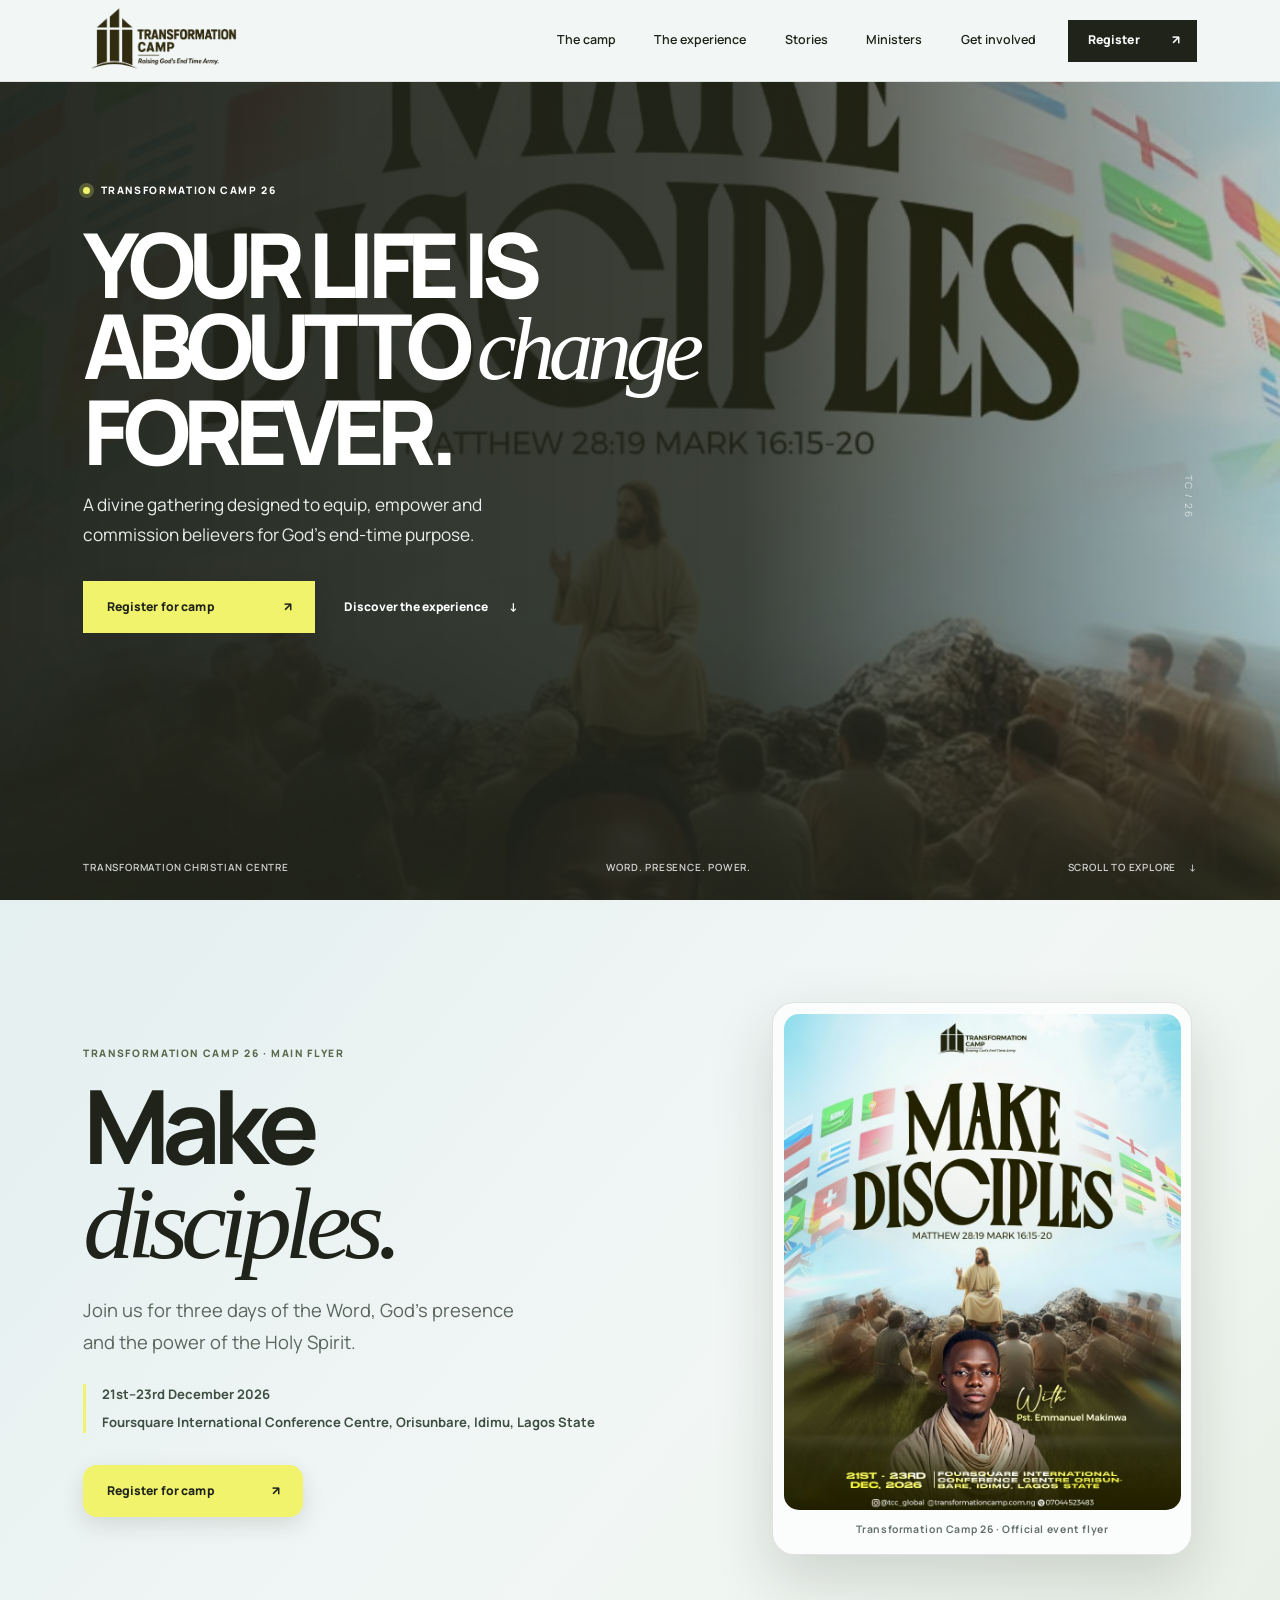
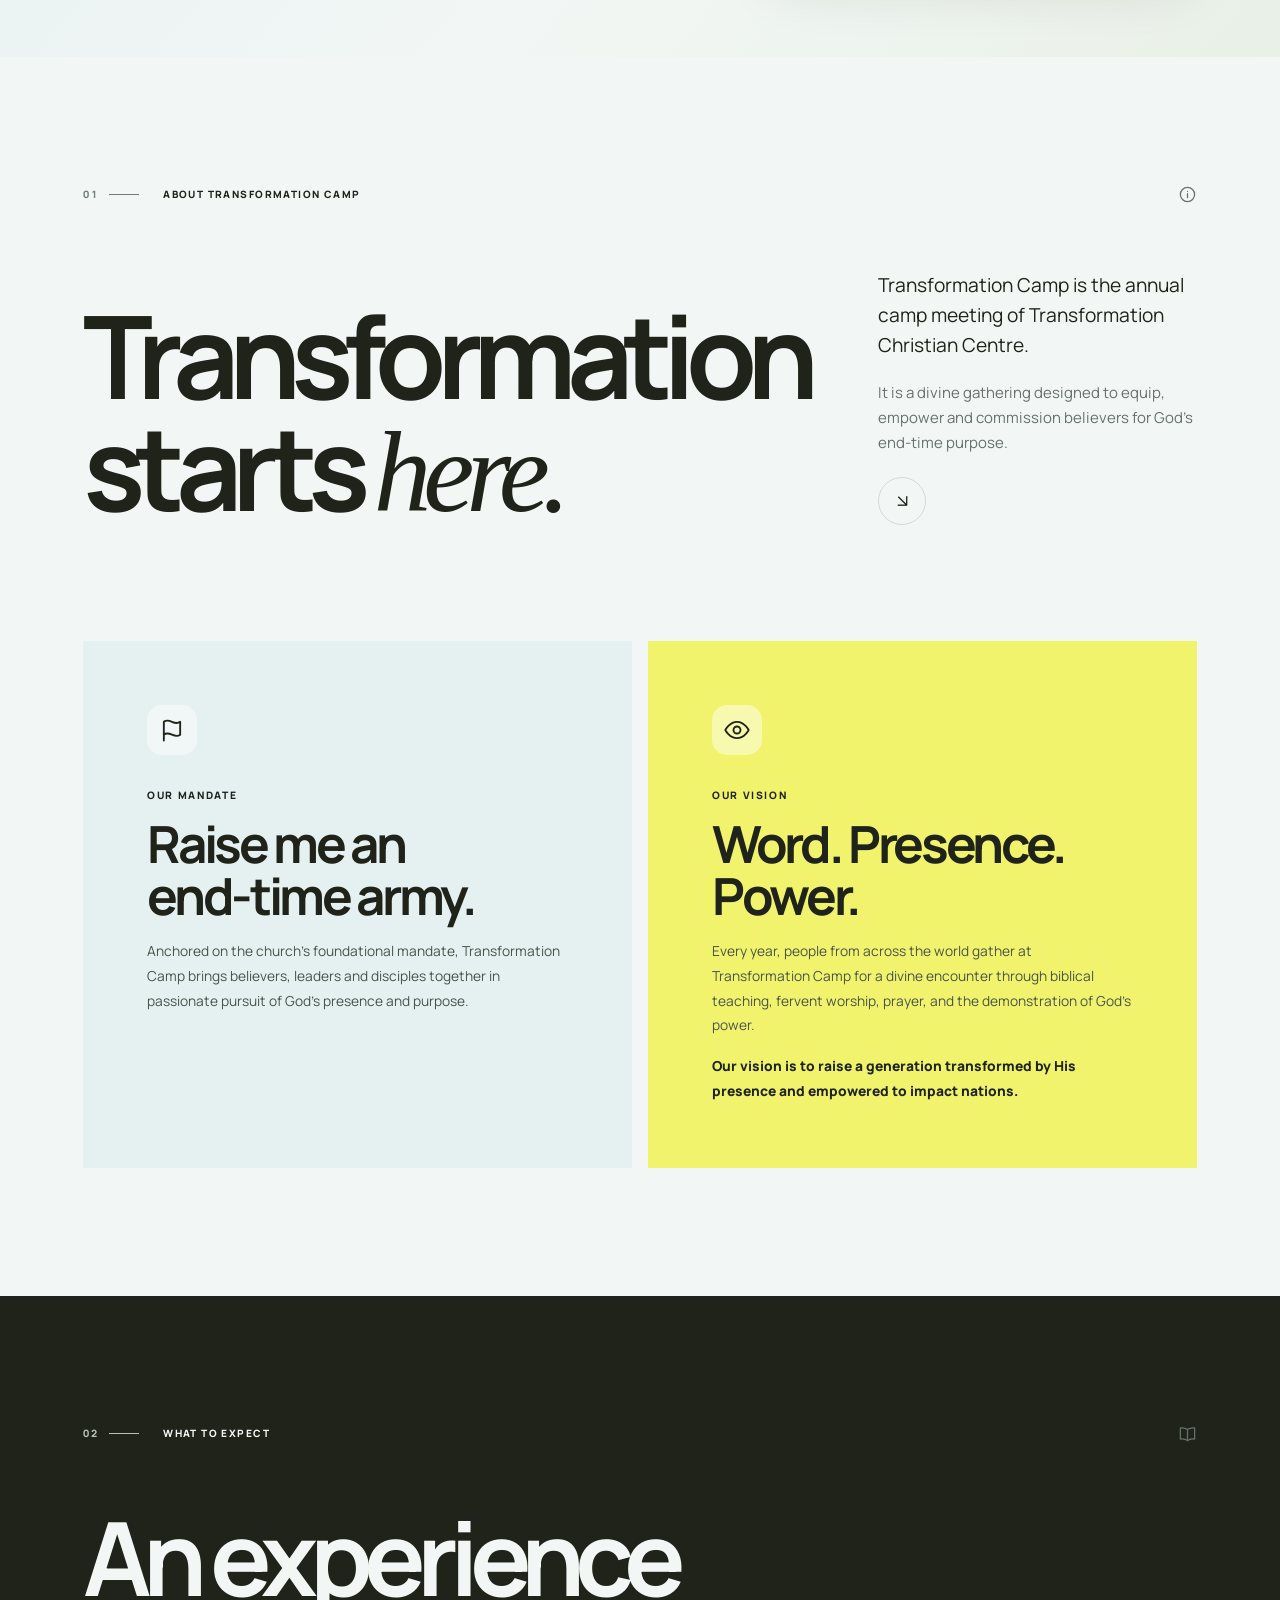
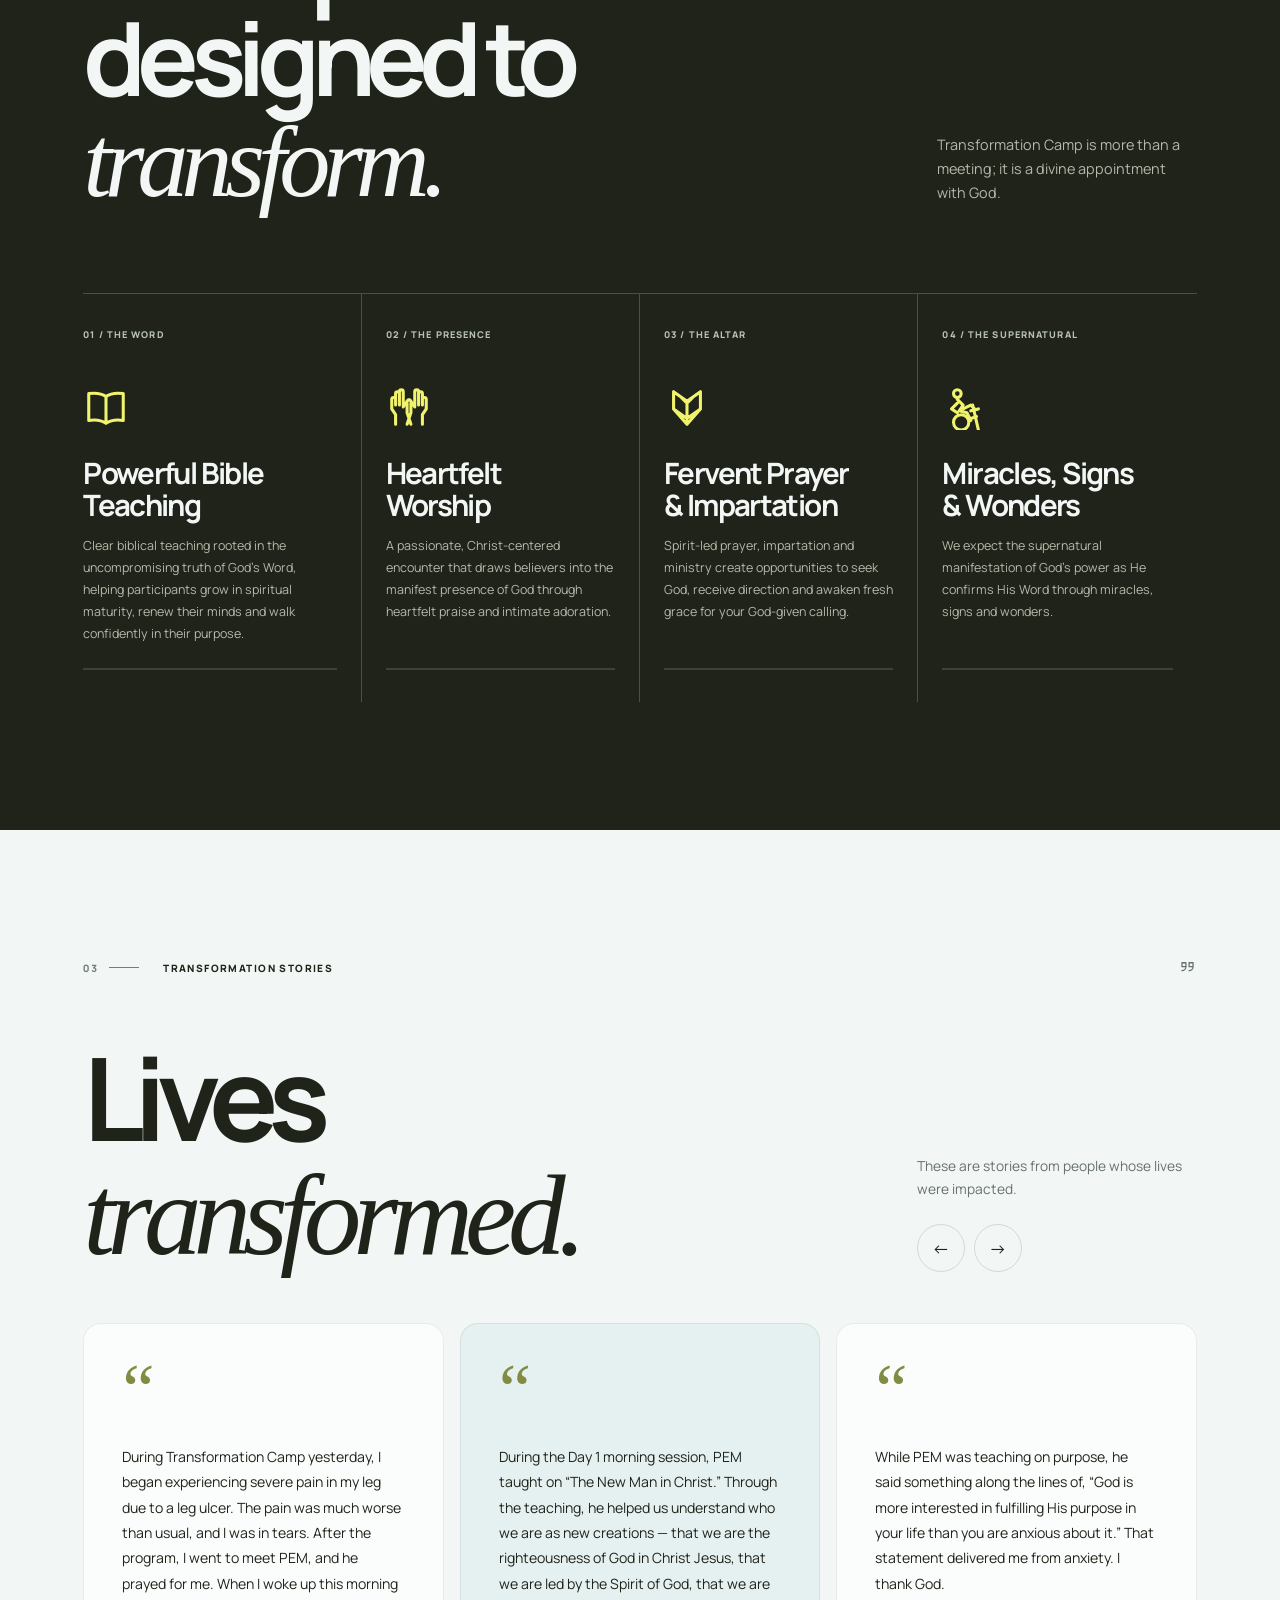
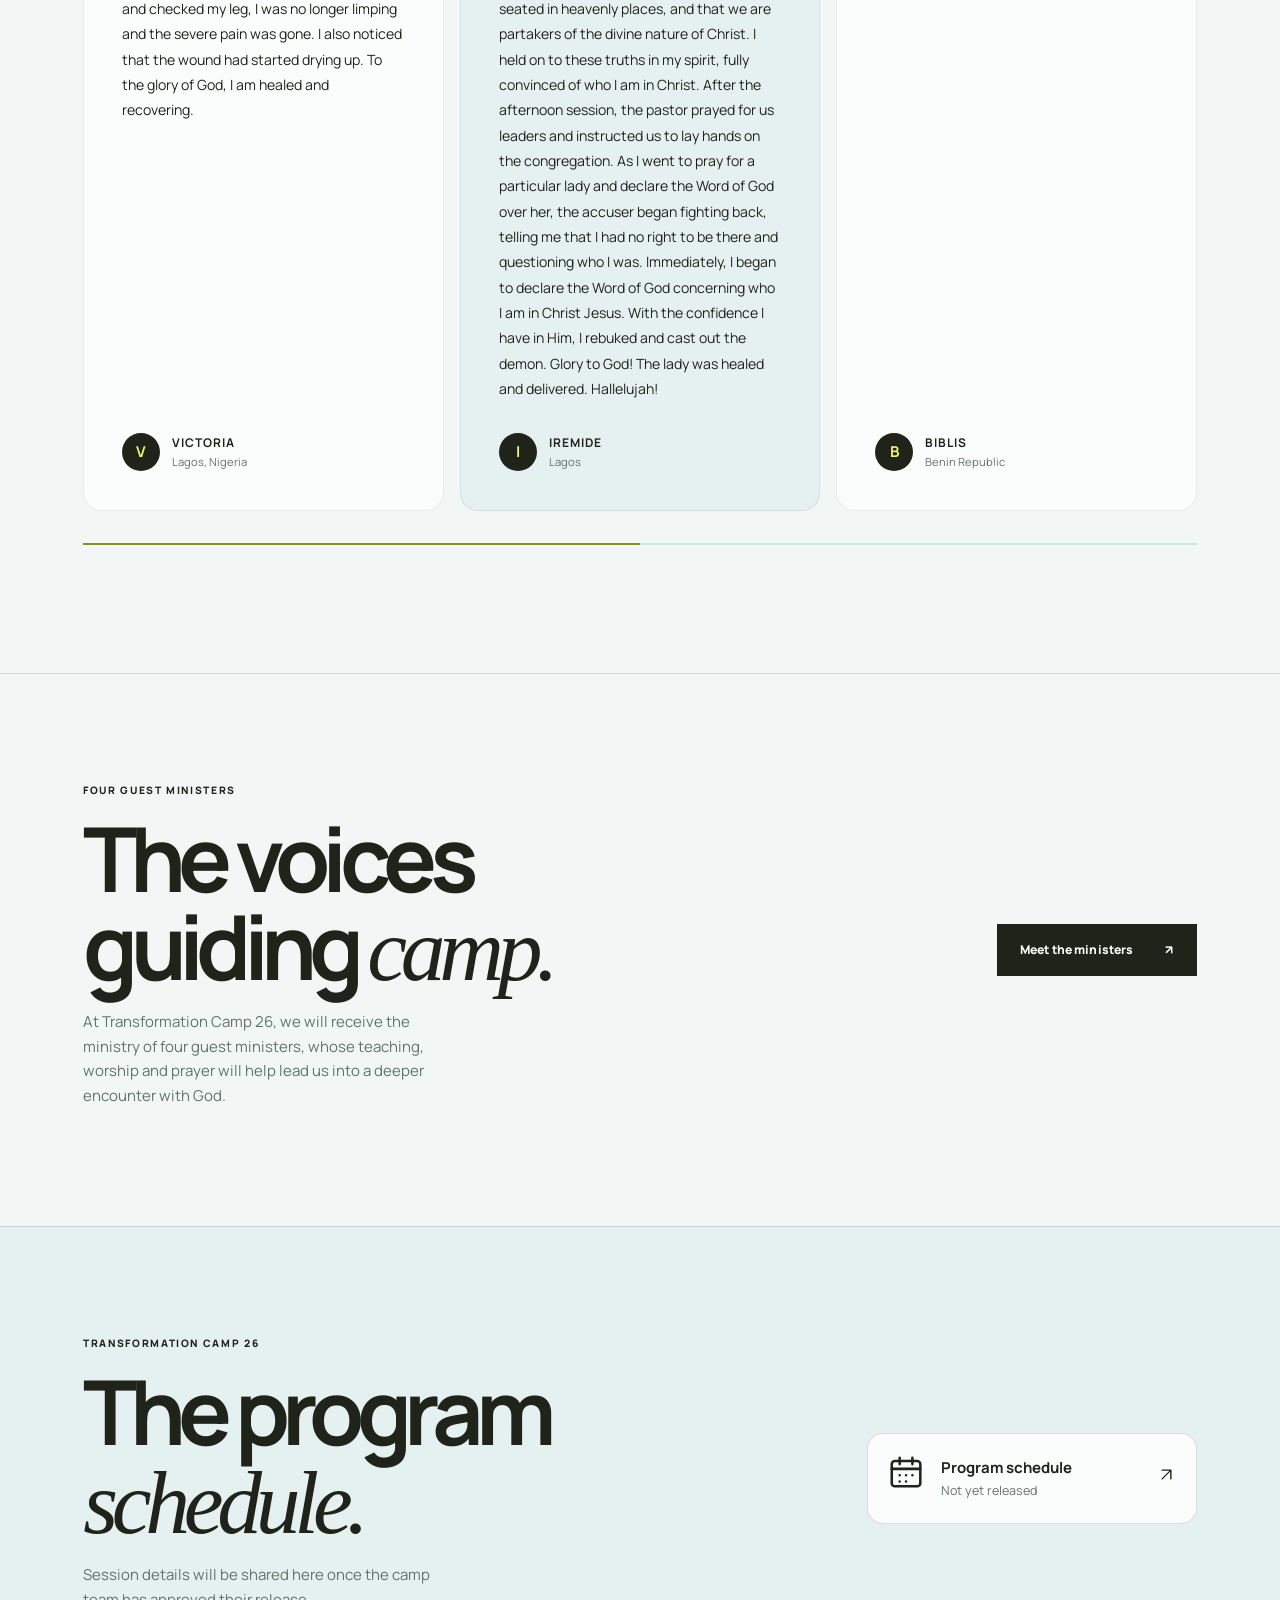
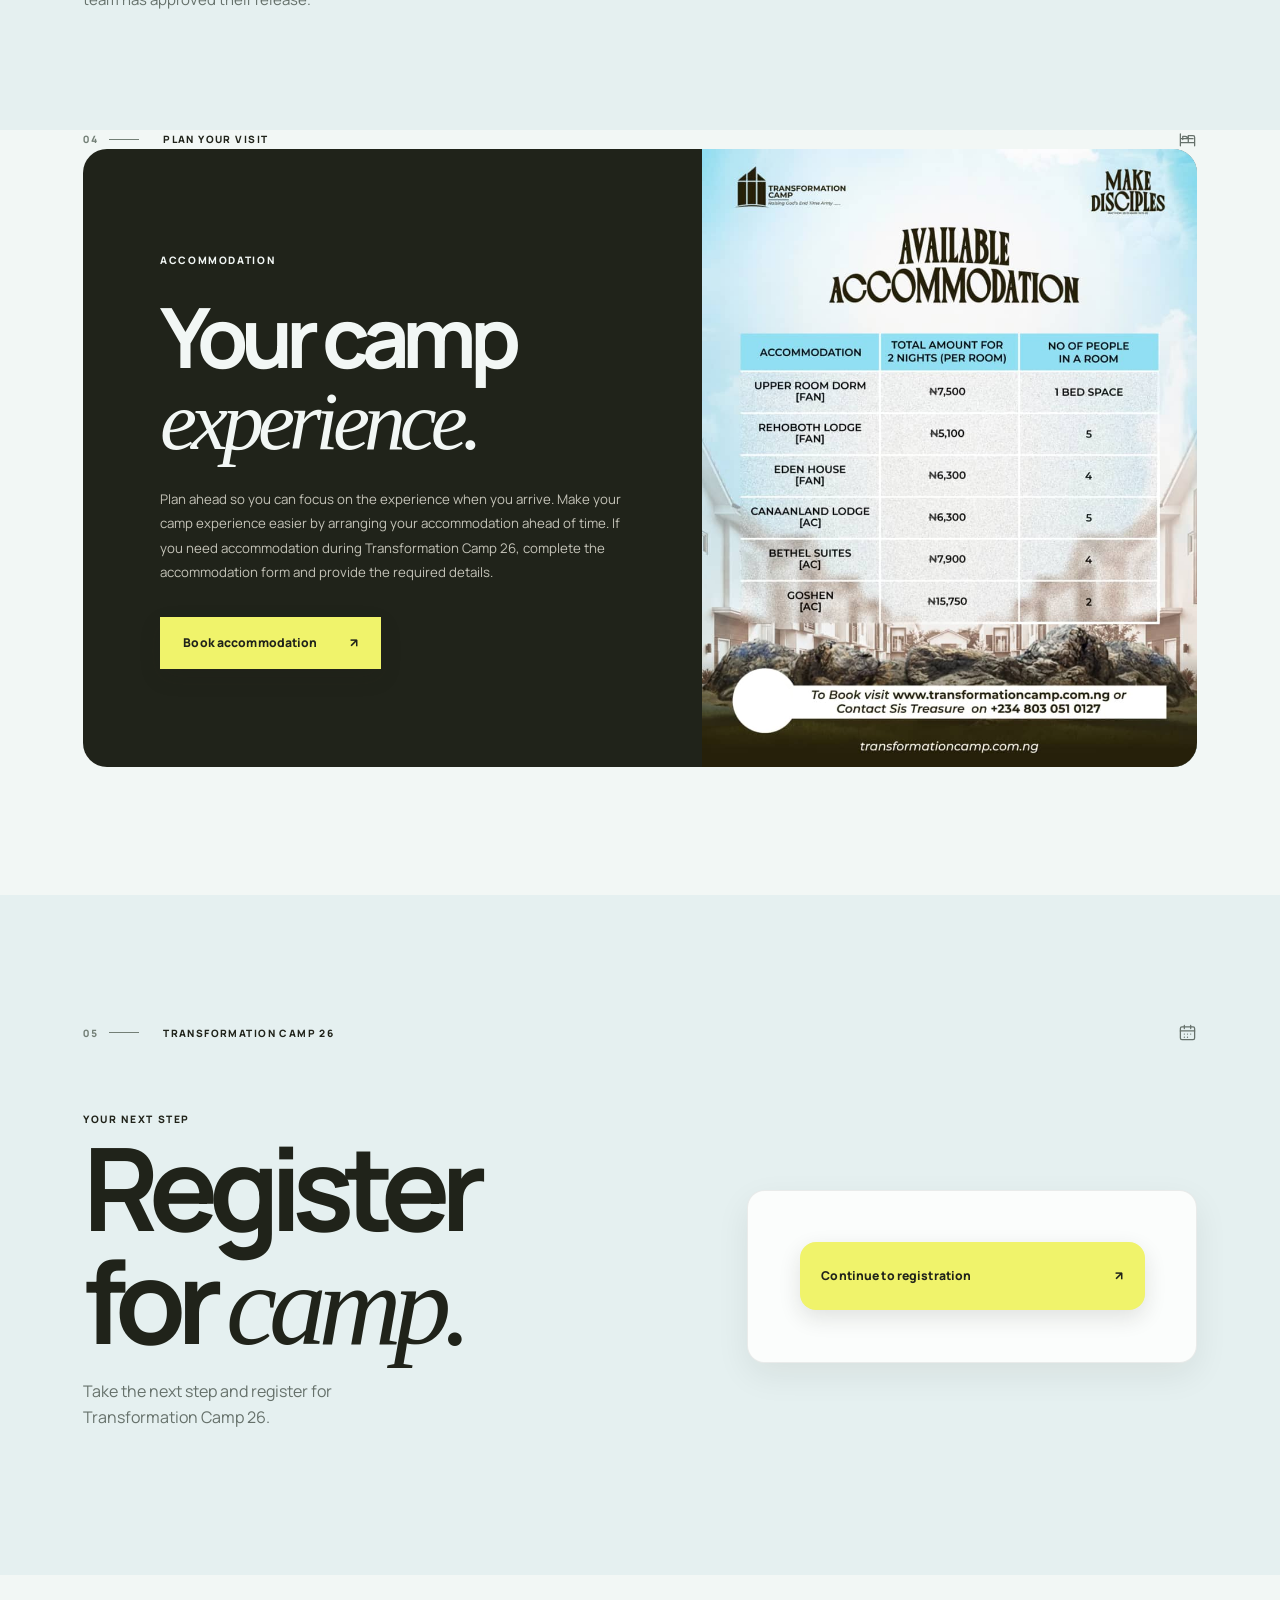
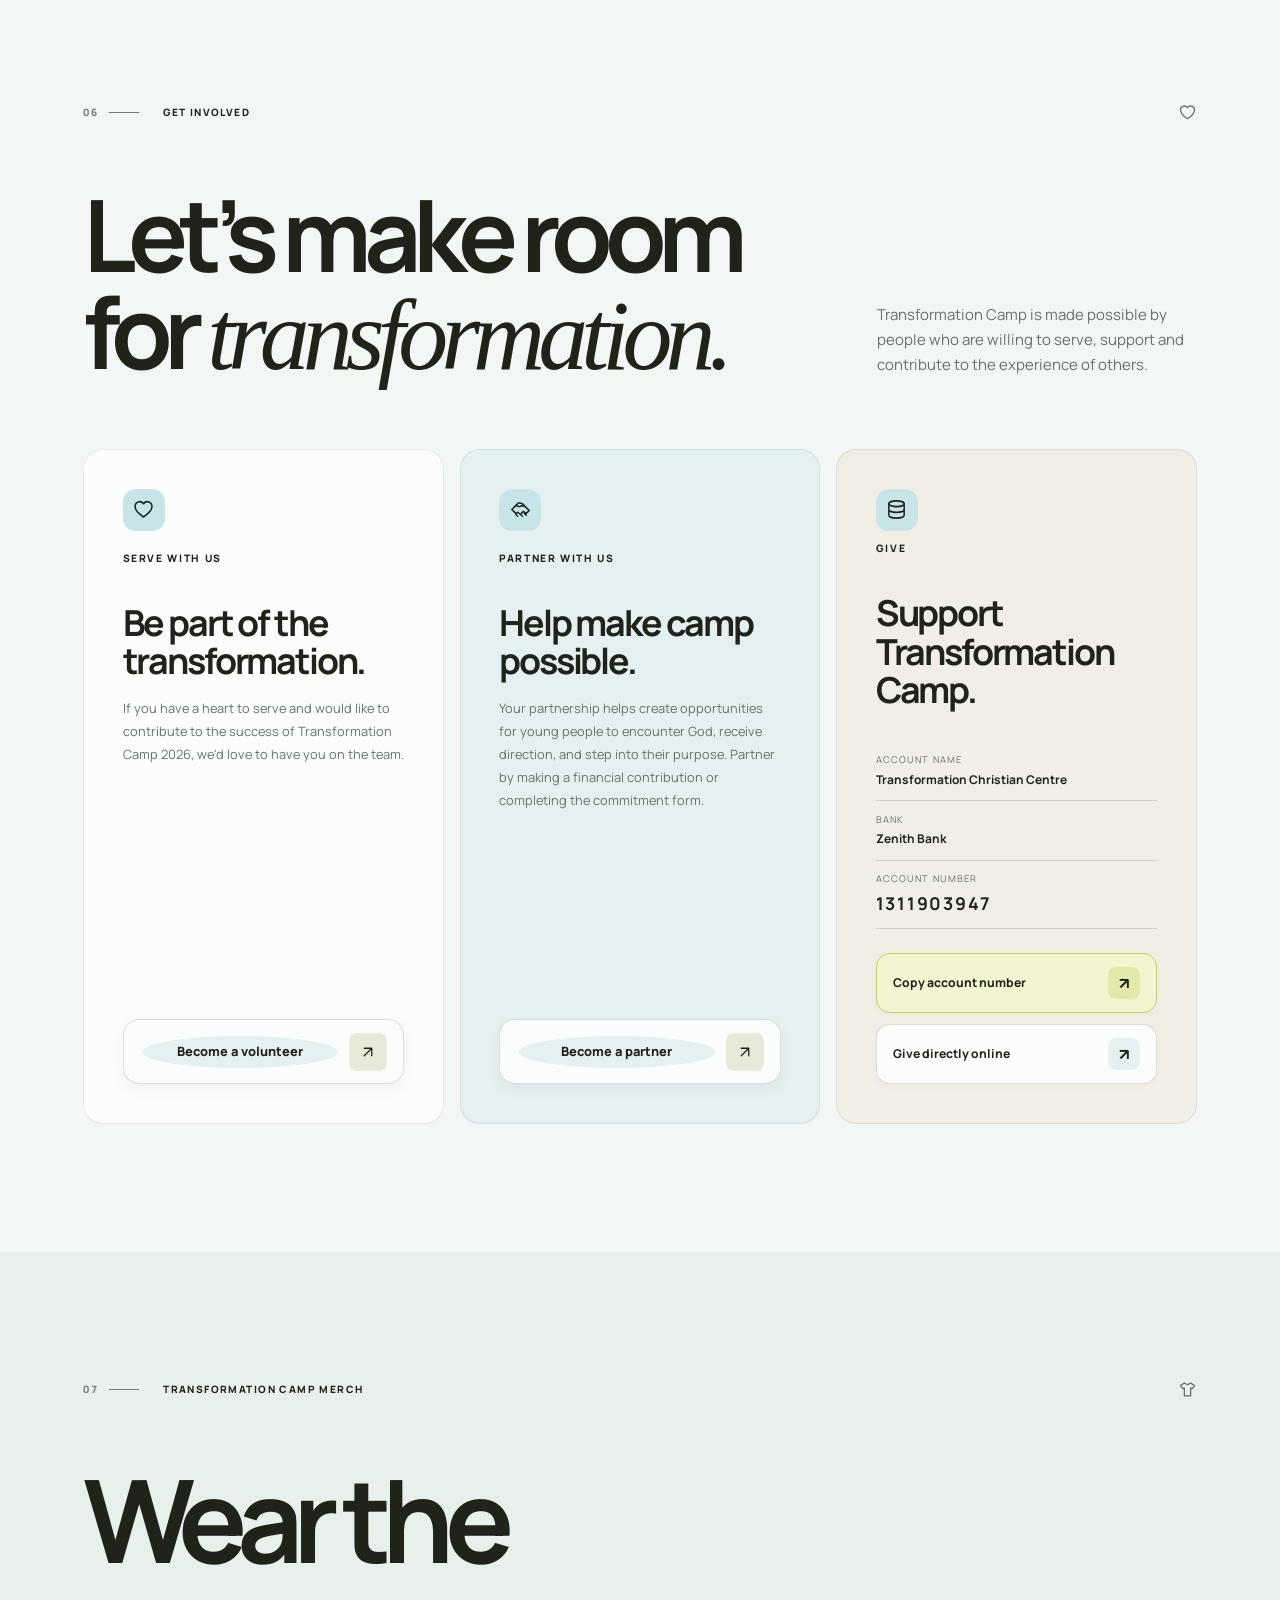
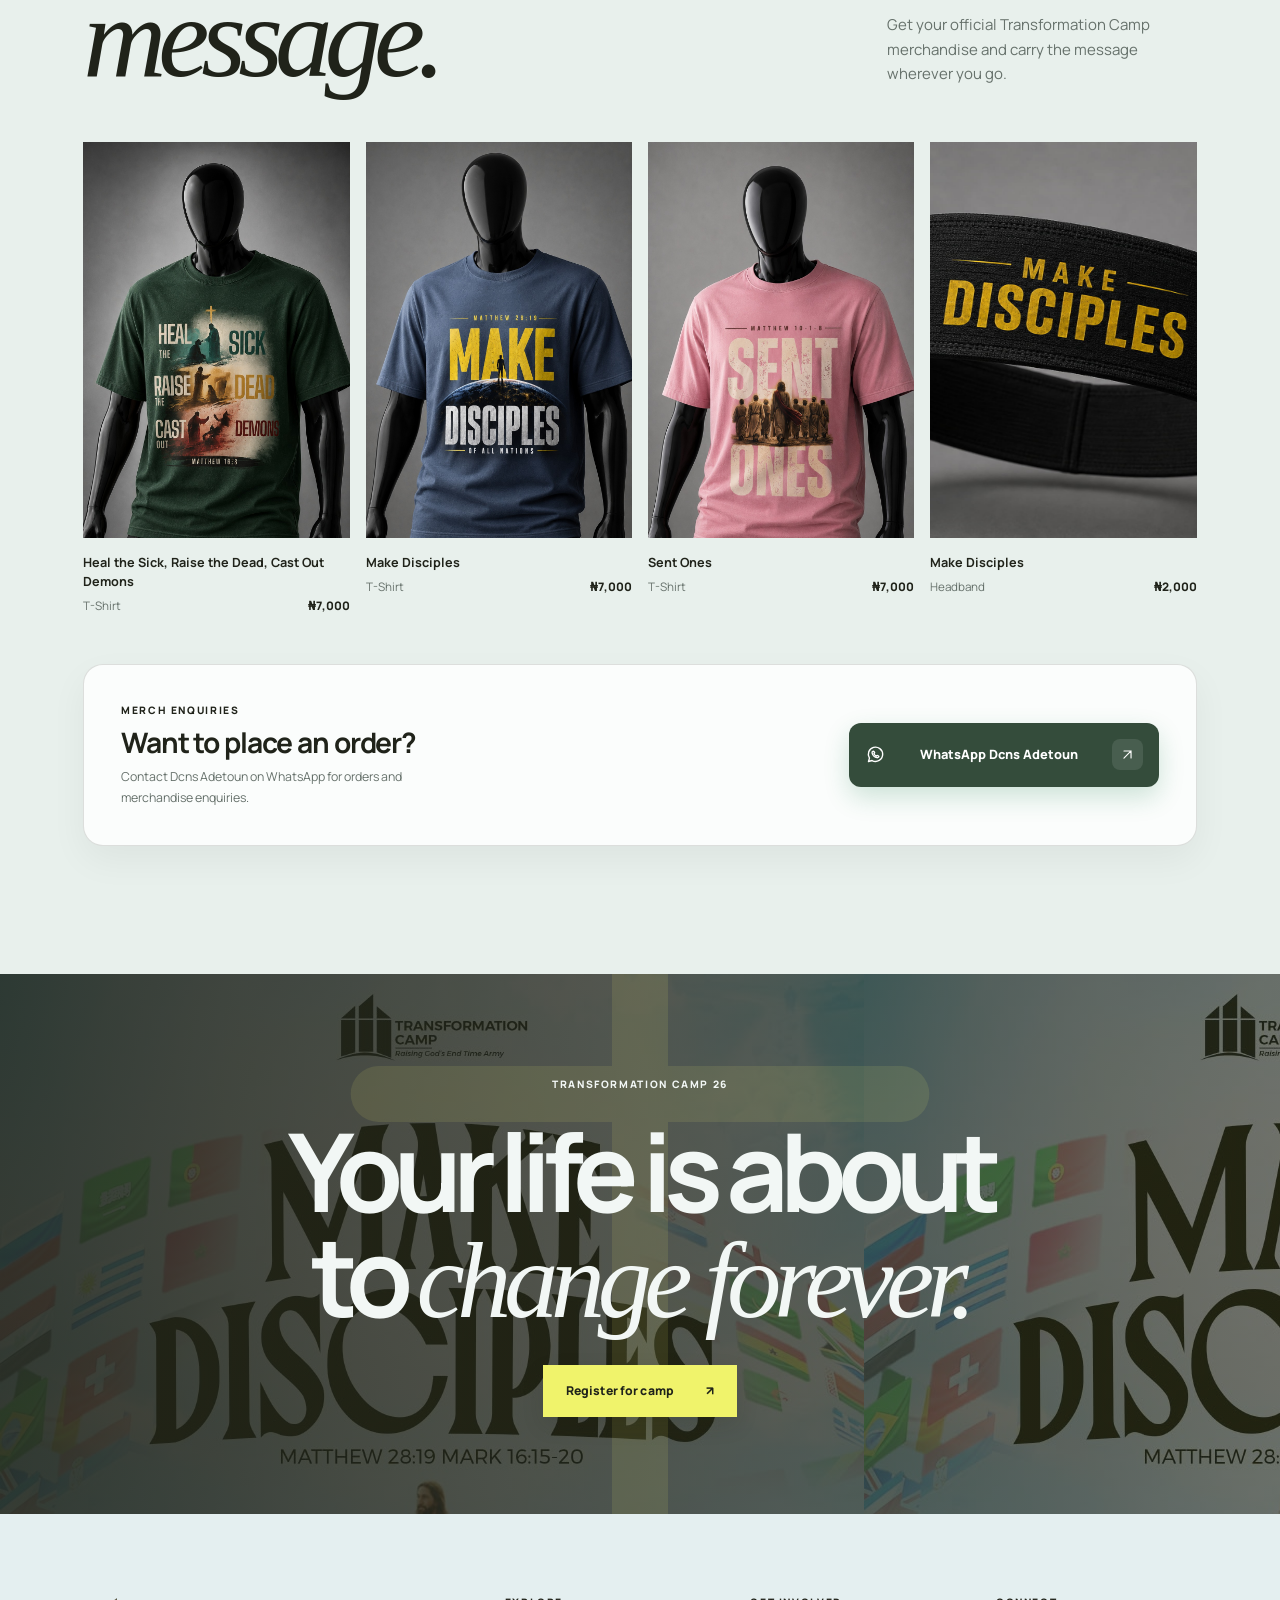
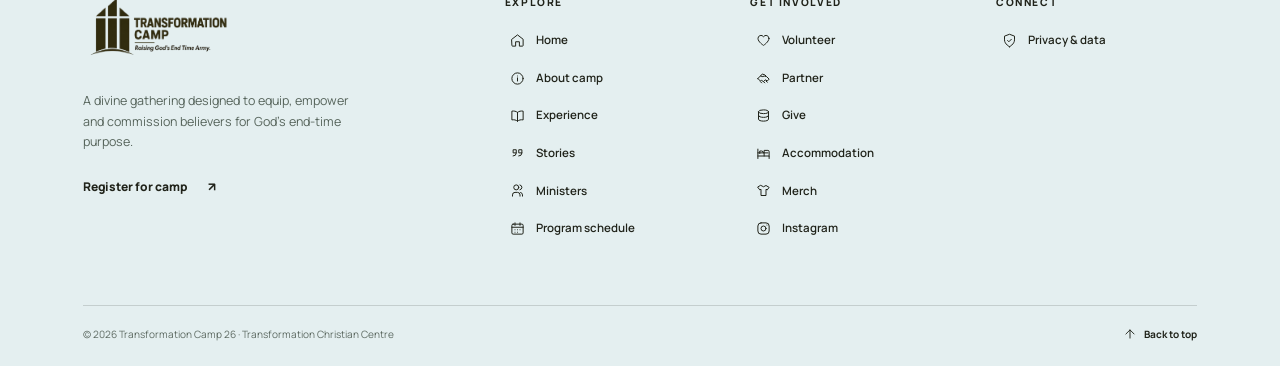
==== index.html @ 579de600 "Simplify camp vision statement" ====
<!doctype html>
<html lang="en">
<head>
  <meta charset="utf-8">
  <meta name="viewport" content="width=device-width, initial-scale=1">
  <meta name="theme-color" content="#F2F7F5">
  <meta name="description" content="Transformation Camp is the annual camp meeting of Transformation Christian Centre: a divine gathering to equip, empower and commission believers for God's end-time purpose.">
  <title>Transformation Camp 26 — Your life is about to change forever</title>
  <link rel="icon" type="image/png" href="assets/TC_logo.png">
  <link rel="apple-touch-icon" href="assets/TC_logo.png">
  <link rel="preconnect" href="https://fonts.googleapis.com">
  <link rel="preconnect" href="https://fonts.gstatic.com" crossorigin>
  <link href="https://fonts.googleapis.com/css2?family=DM+Sans:wght@400;500;600;700&family=Manrope:wght@400;500;600;700;800&display=swap" rel="stylesheet">
  <link rel="stylesheet" href="styles.css?v=16">
  <script src="script.js" defer></script>
</head>
<body>
  <a class="skip-link" href="#main">Skip to content</a>
  <header class="site-header" id="top">
    <a class="brand" href="#home" aria-label="Transformation Camp home"><img src="assets/TC_logo.png" alt="Transformation Camp — Raising God's End Time Army"></a>
    <nav class="desktop-nav" aria-label="Main navigation">
      <a href="#about">The camp</a><a href="#experience">The experience</a><a href="#stories">Stories</a><a href="ministers.html">Ministers</a><a href="#get-involved">Get involved</a>
    </nav>
    <a class="button button-dark header-cta" href="register.html">Register <span aria-hidden="true">↗</span></a>
    <button class="menu-toggle" type="button" aria-expanded="false" aria-controls="mobile-nav" aria-label="Open navigation menu"><span></span><span></span></button>
    <nav class="mobile-nav" id="mobile-nav" aria-label="Mobile navigation" inert>
      <a href="#about">The camp</a><a href="#experience">The experience</a><a href="#stories">Stories</a><a href="ministers.html">Ministers</a><a href="schedule.html">Program schedule</a><a href="#accommodation">Accommodation</a><a href="#get-involved">Get involved</a>
      <a class="button button-lime" href="register.html">Register for camp <span aria-hidden="true">↗</span></a>
    </nav>
  </header>

  <main id="main">
    <section class="hero" id="home" aria-labelledby="hero-title">
      <div class="hero-image" aria-hidden="true"></div>
      <div class="hero-shade" aria-hidden="true"></div>
      <div class="hero-content">
        <p class="eyebrow hero-eyebrow"><span class="live-dot"></span> Transformation Camp 26</p>
        <h1 id="hero-title">Your life is<br>about to <em>change</em><br>forever.</h1>
        <p class="hero-copy">A divine gathering designed to equip, empower and commission believers for God's end-time purpose.</p>
        <div class="hero-actions"><a class="button button-lime" href="register.html">Register for camp <span aria-hidden="true">↗</span></a><a class="text-link hero-more" href="#about">Discover the experience <span aria-hidden="true">↓</span></a></div>
      </div>
      <div class="hero-bottom"><span>Transformation Christian Centre</span><span>Word. Presence. Power.</span><a href="#about" aria-label="Scroll to learn about camp">SCROLL TO EXPLORE <span aria-hidden="true">↓</span></a></div>
      <span class="hero-index" aria-hidden="true">TC / 26</span>
    </section>

    <section class="flyer-feature section-pad" id="camp-flyer" aria-labelledby="flyer-title">
      <div class="flyer-feature-copy reveal">
        <span class="eyebrow">Transformation Camp 26 · Main flyer</span>
        <h2 class="display" id="flyer-title">Make<br><em>disciples.</em></h2>
        <p>Join us for three days of the Word, God's presence and the power of the Holy Spirit.</p>
        <div class="flyer-details"><span>21st–23rd December 2026</span><span>Foursquare International Conference Centre, Orisunbare, Idimu, Lagos State</span></div>
        <a class="button button-lime" href="register.html">Register for camp <span aria-hidden="true">↗</span></a>
      </div>
      <figure class="flyer-feature-art reveal"><img src="assets/camp-hero.jpeg" alt="Transformation Camp 26 main flyer: Make Disciples, 21st–23rd December 2026 at Foursquare International Conference Centre, Orisunbare, Idimu, Lagos State." loading="lazy"><figcaption>Transformation Camp 26 · Official event flyer</figcaption></figure>
    </section>

    <section class="intro section-pad" id="about">
      <div class="section-kicker reveal"><span class="number">01</span><span>About Transformation Camp</span><svg class="kicker-icon" aria-hidden="true" viewBox="0 0 24 24" focusable="false" aria-hidden="true"><circle cx="12" cy="12" r="9"/><path d="M12 11v5m0-8h.01"/></svg></div>
      <div class="intro-grid">
        <h2 class="display reveal">Transformation<br>starts <em>here.</em></h2>
        <div class="intro-copy reveal"><p class="lead">Transformation Camp is the annual camp meeting of Transformation Christian Centre.</p><p>It is a divine gathering designed to equip, empower and commission believers for God's end-time purpose.</p><a class="circle-link" href="#experience" aria-label="Discover the camp experience"><span aria-hidden="true">↘</span></a></div>
      </div>
      <div class="mandate-grid">
        <article class="mandate reveal"><span class="mandate-mark" aria-hidden="true"><svg viewBox="0 0 24 24" focusable="false" aria-hidden="true"><path d="M5 21V5m0 0c5-4 9 4 14 0v11c-5 4-9-4-14 0"/></svg></span><span class="eyebrow">Our mandate</span><h3>Raise me an<br>end-time army.</h3><p>Anchored on the church's foundational mandate, Transformation Camp brings believers, leaders and disciples together in passionate pursuit of God's presence and purpose.</p></article>
        <article class="mandate mandate-lime reveal"><span class="mandate-mark" aria-hidden="true"><svg viewBox="0 0 24 24" focusable="false" aria-hidden="true"><path d="M2 12s3.6-7 10-7 10 7 10 7-3.6 7-10 7S2 12 2 12Z"/><circle cx="12" cy="12" r="3"/></svg></span><span class="eyebrow">Our vision</span><h3>Word. Presence.<br>Power.</h3><div class="mandate-vision-copy"><p>Every year, people from across the world gather at Transformation Camp for a divine encounter through biblical teaching, fervent worship, prayer, and the demonstration of God’s power.</p><p><strong>Our vision is to raise a generation transformed by His presence and empowered to impact nations.</strong></p></div></article>
      </div>
    </section>

    <section class="experience section-pad" id="experience">
      <div class="section-kicker reveal"><span class="number">02</span><span>What to expect</span><svg class="kicker-icon" aria-hidden="true" viewBox="0 0 24 24" focusable="false" aria-hidden="true"><path d="M12 7v14m0-14C9.5 5 6.5 4.5 3 5v14c3.5-.5 6.5 0 9 2m0-14c2.5-2 5.5-2.5 9-2v14c-3.5-.5-6.5 0-9 2"/></svg></div>
      <div class="experience-head"><h2 class="display reveal">An experience<br>designed to <em>transform.</em></h2><p class="reveal">Transformation Camp is more than a meeting; it is a divine appointment with God.</p></div>
      <div class="experience-grid">
        <article class="experience-card reveal"><span class="card-number">01 / THE WORD</span><span class="card-icon" aria-hidden="true"><svg viewBox="0 0 24 24" focusable="false" aria-hidden="true"><path d="M12 6.5C9.6 4.8 6.4 4.5 3 5v14c3.4-.5 6.6-.2 9 1.5m0-14C14.4 4.8 17.6 4.5 21 5v14c-3.4-.5-6.6-.2-9 1.5m0-14v14"/></svg></span><h3>Powerful Bible<br>Teaching</h3><p>Clear biblical teaching rooted in the uncompromising truth of God's Word, helping participants grow in spiritual maturity, renew their minds and walk confidently in their purpose.</p><span class="card-rule"></span></article>
        <article class="experience-card reveal"><span class="card-number">02 / THE PRESENCE</span><span class="card-icon" aria-hidden="true"><svg viewBox="0 0 24 24" focusable="false" aria-hidden="true"><path d="M5 21v-5l-2-3V8a1 1 0 0 1 2 0v3-6a1 1 0 0 1 2 0v6-7a1 1 0 0 1 2 0v8l2-3a1 1 0 0 1 2 1v5l-2 6M19 21v-5l2-3V8a1 1 0 0 0-2 0v3-6a1 1 0 0 0-2 0v6-7a1 1 0 0 0-2 0v8l-2-3a1 1 0 0 0-2 1v5l2 6"/></svg></span><h3>Heartfelt<br>Worship</h3><p>A passionate, Christ-centered encounter that draws believers into the manifest presence of God through heartfelt praise and intimate adoration.</p><span class="card-rule"></span></article>
        <article class="experience-card reveal"><span class="card-number">03 / THE ALTAR</span><span class="card-icon" aria-hidden="true"><svg viewBox="0 0 24 24" focusable="false" aria-hidden="true"><path d="M12 21V9m0 0L5 4v9l7 8m0-12 7-5v9l-7 8m-7-8 7 5 7-5M9 7l3 3 3-3"/></svg></span><h3>Fervent Prayer<br>&amp; Impartation</h3><p>Spirit-led prayer, impartation and ministry create opportunities to seek God, receive direction and awaken fresh grace for your God-given calling.</p><span class="card-rule"></span></article>
        <article class="experience-card reveal"><span class="card-number">04 / THE SUPERNATURAL</span><span class="card-icon" aria-hidden="true"><svg viewBox="0 0 24 24" focusable="false" aria-hidden="true"><circle cx="8" cy="5" r="2"/><path d="m8 8 3 3-2 3m-1-4-3 3 3 2m1-1 4 1 2 4m-4-6 4-2 2 2m-11 7a4 4 0 1 0 8 0 4 4 0 0 0-8 0Zm10-9 3 13m-4-10 4-1m-4 5 3-1"/></svg></span><h3>Miracles, Signs<br>&amp; Wonders</h3><p>We expect the supernatural manifestation of God's power as He confirms His Word through miracles, signs and wonders.</p><span class="card-rule"></span></article>
      </div>
    </section>

    <section class="stories section-pad" id="stories">
      <div class="section-kicker reveal"><span class="number">03</span><span>Transformation stories</span><svg class="kicker-icon" aria-hidden="true" viewBox="0 0 24 24" focusable="false" aria-hidden="true"><path d="M10 11H5V6h5v5a5 5 0 0 1-5 5m14-5h-5V6h5v5a5 5 0 0 1-5 5"/></svg></div>
      <div class="stories-heading"><h2 class="display reveal">Lives<br><em>transformed.</em></h2><div class="story-controls reveal"><p>These are stories from people whose lives were impacted.</p><div class="control-pair"><button class="round-control" type="button" data-story="prev" aria-label="Previous story">←</button><button class="round-control" type="button" data-story="next" aria-label="Next story">→</button></div></div></div>
      <div class="story-window reveal"><div class="story-track">
        <article class="story-card"><span class="quote-mark" aria-hidden="true">“</span><blockquote>During Transformation Camp yesterday, I began experiencing severe pain in my leg due to a leg ulcer. The pain was much worse than usual, and I was in tears. After the program, I went to meet PEM, and he prayed for me. When I woke up this morning and checked my leg, I was no longer limping and the severe pain was gone. I also noticed that the wound had started drying up. To the glory of God, I am healed and recovering.</blockquote><div class="story-person"><span>V</span><div><strong>Victoria</strong><small>Lagos, Nigeria</small></div></div></article>
        <article class="story-card"><span class="quote-mark" aria-hidden="true">“</span><blockquote>During the Day 1 morning session, PEM taught on “The New Man in Christ.” Through the teaching, he helped us understand who we are as new creations — that we are the righteousness of God in Christ Jesus, that we are led by the Spirit of God, that we are seated in heavenly places, and that we are partakers of the divine nature of Christ. I held on to these truths in my spirit, fully convinced of who I am in Christ. After the afternoon session, the pastor prayed for us leaders and instructed us to lay hands on the congregation. As I went to pray for a particular lady and declare the Word of God over her, the accuser began fighting back, telling me that I had no right to be there and questioning who I was. Immediately, I began to declare the Word of God concerning who I am in Christ Jesus. With the confidence I have in Him, I rebuked and cast out the demon. Glory to God! The lady was healed and delivered. Hallelujah!</blockquote><div class="story-person"><span>I</span><div><strong>Iremide</strong><small>Lagos</small></div></div></article>
        <article class="story-card"><span class="quote-mark" aria-hidden="true">“</span><blockquote>While PEM was teaching on purpose, he said something along the lines of, “God is more interested in fulfilling His purpose in your life than you are anxious about it.” That statement delivered me from anxiety. I thank God.</blockquote><div class="story-person"><span>B</span><div><strong>Biblis</strong><small>Benin Republic</small></div></div></article>
        <article class="story-card"><span class="quote-mark" aria-hidden="true">“</span><blockquote>A friend sent me the link to the program, and I decided to join. At the time, I was experiencing severe breast pain. During the program, I received my healing, and the pain disappeared. Praise the Lord! Hallelujah!</blockquote><div class="story-person"><span>P</span><div><strong>Perience</strong><small>Lagos</small></div></div></article>
      </div></div><div class="story-progress" aria-hidden="true"><span></span></div>
    </section>

    <section class="ministers-promo section-pad" aria-labelledby="ministers-title">
      <div class="ministers-promo-copy"><span class="eyebrow">Four guest ministers</span><h2 class="display" id="ministers-title">The voices<br>guiding <em>camp.</em></h2><p>At Transformation Camp 26, we will receive the ministry of four guest ministers, whose teaching, worship and prayer will help lead us into a deeper encounter with God.</p></div>
      <a class="button button-dark" href="ministers.html">Meet the ministers <span aria-hidden="true">↗</span></a>
    </section>

    <section class="schedule-teaser section-pad" aria-labelledby="schedule-title">
      <div><span class="eyebrow">Transformation Camp 26</span><h2 class="display" id="schedule-title">The program<br><em>schedule.</em></h2><p>Session details will be shared here once the camp team has approved their release.</p></div>
      <a class="schedule-lock" href="schedule.html" aria-label="Program schedule, currently locked"><span aria-hidden="true"><svg viewBox="0 0 24 24" focusable="false" aria-hidden="true"><rect x="3" y="5" width="18" height="16" rx="2"/><path d="M16 3v4M8 3v4M3 10h18m-13 4h.01M12 14h.01M16 14h.01M8 18h.01M12 18h.01"/></svg></span><span><strong>Program schedule</strong><small>Not yet released</small></span><span aria-hidden="true"><svg viewBox="0 0 24 24" focusable="false" aria-hidden="true"><path d="M7 17 17 7M7 7h10v10"/></svg></span></a>
    </section>

    <section class="accommodation section-pad" id="accommodation">
      <div class="section-kicker reveal"><span class="number">04</span><span>Plan your visit</span><svg class="kicker-icon" aria-hidden="true" viewBox="0 0 24 24" focusable="false" aria-hidden="true"><path d="M3 20V5m0 11h18v4m0-4V9a2 2 0 0 0-2-2h-6v9m-10-5h16M6 12V8h3a3 3 0 0 1 3 3"/></svg></div>
      <div class="accom-panel reveal"><div class="accom-copy"><span class="eyebrow">Accommodation</span><h2 class="display">Your camp<br><em>experience.</em></h2><p>Plan ahead so you can focus on the experience when you arrive. Make your camp experience easier by arranging your accommodation ahead of time. If you need accommodation during Transformation Camp 26, complete the accommodation form and provide the required details.</p><a class="button button-lime" href="https://forms.gle/zUWYC4Lty5P9gyYu7" target="_blank" rel="noreferrer">Book accommodation <span aria-hidden="true">↗</span></a></div><div class="accom-art"><img src="assets/accommodation-flyer.png" alt="Transformation Camp accommodation flyer with room rates and booking contact details" loading="lazy"></div></div>
    </section>

    <section class="register section-pad" id="register">
      <div class="section-kicker reveal"><span class="number">05</span><span>Transformation Camp 26</span><svg class="kicker-icon" aria-hidden="true" viewBox="0 0 24 24" focusable="false" aria-hidden="true"><rect x="3" y="5" width="18" height="16" rx="2"/><path d="M16 3v4M8 3v4M3 10h18m-13 4h.01M12 14h.01M16 14h.01M8 18h.01M12 18h.01"/></svg></div>
      <div class="register-grid"><div class="register-intro reveal"><span class="eyebrow">Your next step</span><h2 class="display">Register<br>for <em>camp.</em></h2><p>Take the next step and register for Transformation Camp 26.</p></div><div class="register-action reveal"><a class="button button-lime button-wide" href="register.html">Continue to registration <span aria-hidden="true">↗</span></a></div></div>
    </section>

    <section class="involved section-pad" id="get-involved">
      <div class="section-kicker reveal"><span class="number">06</span><span>Get involved</span><svg class="kicker-icon" aria-hidden="true" viewBox="0 0 24 24" focusable="false" aria-hidden="true"><path d="M20.8 8.8c0 5.5-8.8 11-8.8 11s-8.8-5.5-8.8-11A4.8 4.8 0 0 1 12 6a4.8 4.8 0 0 1 8.8 2.8Z"/></svg></div>
      <div class="involved-intro reveal"><h2 class="display">Let&rsquo;s make room<br>for <em>transformation.</em></h2><p>Transformation Camp is made possible by people who are willing to serve, support and contribute to the experience of others.</p></div>
      <div class="involved-grid">
        <article class="involved-card reveal" id="volunteer"><span class="involved-icon" aria-hidden="true"><svg viewBox="0 0 24 24" focusable="false" aria-hidden="true"><path d="M20.8 8.8c0 5.5-8.8 11-8.8 11s-8.8-5.5-8.8-11A4.8 4.8 0 0 1 12 6a4.8 4.8 0 0 1 8.8 2.8Z"/></svg></span><span class="eyebrow">Serve with us</span><h3>Be part of the transformation.</h3><p>If you have a heart to serve and would like to contribute to the success of Transformation Camp 2026, we'd love to have you on the team.</p><a class="involved-action involved-tab" href="https://docs.google.com/forms/d/e/1FAIpQLSd5NZCxnIdavR67E_6fmiq20UZgNdYFiv_pdiUkhhUODyYVqQ/viewform?usp=send_form" target="_blank" rel="noreferrer"><span>Become a volunteer</span><span aria-hidden="true"><svg viewBox="0 0 24 24" focusable="false" aria-hidden="true"><path d="M7 17 17 7M7 7h10v10"/></svg></span></a></article>
        <article class="involved-card reveal" id="partner"><span class="involved-icon" aria-hidden="true"><svg viewBox="0 0 24 24" focusable="false" aria-hidden="true"><path d="m3 12 4-4 4 1 2-1 4 1 4 4-3 3-3-2-3 3-3-2-2 1-4-4Zm4-4 3-3 4 1 2 2m-9 9 2 2m3-2 2 2m2-3 2 2"/></svg></span><span class="eyebrow">Partner with us</span><h3>Help make camp possible.</h3><p>Your partnership helps create opportunities for young people to encounter God, receive direction, and step into their purpose. Partner by making a financial contribution or completing the commitment form.</p><a class="involved-action involved-tab" href="https://docs.google.com/forms/d/e/1FAIpQLSenGHrEpijHi-s-ggCdOD6jgVON8QP9FYHDmR7omZOHMTh80g/viewform?usp=send_form" target="_blank" rel="noreferrer"><span>Become a partner</span><span aria-hidden="true"><svg viewBox="0 0 24 24" focusable="false" aria-hidden="true"><path d="M7 17 17 7M7 7h10v10"/></svg></span></a></article>
        <article class="involved-card giving-card reveal" id="give"><span class="involved-icon" aria-hidden="true"><svg viewBox="0 0 24 24" focusable="false" aria-hidden="true"><ellipse cx="12" cy="6" rx="8" ry="3"/><path d="M4 6v12c0 1.7 3.6 3 8 3s8-1.3 8-3V6M4 12c0 1.7 3.6 3 8 3s8-1.3 8-3"/></svg></span><span class="eyebrow">Give</span><h3>Support Transformation Camp.</h3><div class="bank-details"><div><small>Account name</small><strong>Transformation Christian Centre</strong></div><div><small>Bank</small><strong>Zenith Bank</strong></div><div><small>Account number</small><strong class="account-number">1311903947</strong></div></div><div class="giving-actions"><button class="giving-action" type="button" data-copy="1311903947">Copy account number <span aria-hidden="true">↗</span></button><a class="giving-action" href="https://transformationcamp.com.ng/#give">Give directly online <span aria-hidden="true">↗</span></a></div></article>
      </div>
    </section>

    <section class="merch section-pad" id="merch">
      <div class="section-kicker reveal"><span class="number">07</span><span>Transformation Camp merch</span><svg class="kicker-icon" aria-hidden="true" viewBox="0 0 24 24" focusable="false" aria-hidden="true"><path d="m8 4 4 2 4-2 5 3-3 4-2-1v10H8V10l-2 1-3-4z"/></svg></div>
      <div class="merch-heading"><h2 class="display reveal">Wear the<br><em>message.</em></h2><p class="reveal">Get your official Transformation Camp merchandise and carry the message wherever you go.</p></div>
      <div class="merch-grid">
        <article class="merch-item reveal"><div class="merch-visual"><img src="assets/heal-the-sick-tshirt.jpg" alt="Official Heal the Sick, Raise the Dead, Cast Out Demons T-shirt" loading="lazy"></div><h3>Heal the Sick, Raise the Dead, Cast Out Demons</h3><p>T-Shirt <span>₦7,000</span></p></article>
        <article class="merch-item reveal"><div class="merch-visual"><img src="assets/make-disciples-tshirt.jpg" alt="Official Make Disciples T-shirt" loading="lazy"></div><h3>Make Disciples</h3><p>T-Shirt <span>₦7,000</span></p></article>
        <article class="merch-item reveal"><div class="merch-visual"><img src="assets/sent-ones-tshirt.jpg" alt="Official Sent Ones T-shirt" loading="lazy"></div><h3>Sent Ones</h3><p>T-Shirt <span>₦7,000</span></p></article>
        <article class="merch-item reveal"><div class="merch-visual"><img src="assets/make-disciples-headband.jpg" alt="Official Make Disciples headband" loading="lazy"></div><h3>Make Disciples</h3><p>Headband <span>₦2,000</span></p></article>
      </div>
      <div class="merch-enquiry reveal"><div class="merch-enquiry-copy"><span class="eyebrow">Merch enquiries</span><h3>Want to place an order?</h3><p>Contact Dcns Adetoun on WhatsApp for orders and merchandise enquiries.</p></div><a class="merch-cta" href="https://wa.me/2348128174715?text=Hello%20Dcns%20Adetoun%2C%20I%20would%20like%20to%20make%20an%20enquiry%20about%20Transformation%20Camp%2026%20merchandise." target="_blank" rel="noreferrer"><svg aria-hidden="true" viewBox="0 0 24 24" focusable="false"><path d="M20.2 11.8a8.2 8.2 0 0 1-12.1 7.1L4 20l1.1-3.8a8.2 8.2 0 1 1 15.1-4.4Z"/><path d="M9 8.5c.4-.5.8-.4 1.1 0l.8 1.2c.2.3.1.6-.2.9l-.5.5a6 6 0 0 0 2.7 2.7l.5-.5c.3-.3.6-.4.9-.2l1.2.8c.4.3.5.7 0 1.1-.5.5-1.2.7-1.9.6-2.5-.4-5.1-3-5.5-5.5-.1-.7.1-1.4.9-1.6Z"/></svg><span>WhatsApp Dcns Adetoun</span><span class="merch-cta-arrow" aria-hidden="true"><svg viewBox="0 0 24 24" focusable="false"><path d="M7 17 17 7M7 7h10v10"/></svg></span></a></div>
    </section>

    <section class="closing closing-with-flyer"><div class="closing-content reveal"><span class="eyebrow">Transformation Camp 26</span><h2>Your life is about<br>to <em>change forever.</em></h2><a class="button button-lime" href="register.html">Register for camp <span aria-hidden="true">↗</span></a></div><span class="closing-star" aria-hidden="true"><svg viewBox="0 0 24 24" focusable="false" aria-hidden="true"><path d="M12 3v18M5 9h14"/></svg></span></section>
  </main>

  <footer class="footer section-pad">
    <div class="footer-main">
      <div class="footer-brand"><a href="#home" aria-label="Transformation Camp home"><img src="assets/TC_logo.png" alt="Transformation Camp"></a><p>A divine gathering designed to equip, empower and commission believers for God’s end-time purpose.</p><a class="text-link" href="register.html">Register for camp <span aria-hidden="true">↗</span></a></div>
      <div class="footer-column"><span class="eyebrow">Explore</span><a href="#home"><svg viewBox="0 0 24 24" focusable="false" aria-hidden="true"><path d="m3 10 9-7 9 7v10a1 1 0 0 1-1 1h-5v-7H9v7H4a1 1 0 0 1-1-1z"/></svg>Home</a><a href="#about"><svg viewBox="0 0 24 24" focusable="false" aria-hidden="true"><circle cx="12" cy="12" r="9"/><path d="M12 11v5m0-8h.01"/></svg>About camp</a><a href="#experience"><svg viewBox="0 0 24 24" focusable="false" aria-hidden="true"><path d="M12 7v14m0-14C9.5 5 6.5 4.5 3 5v14c3.5-.5 6.5 0 9 2m0-14c2.5-2 5.5-2.5 9-2v14c-3.5-.5-6.5 0-9 2"/></svg>Experience</a><a href="#stories"><svg viewBox="0 0 24 24" focusable="false" aria-hidden="true"><path d="M10 11H5V6h5v5a5 5 0 0 1-5 5m14-5h-5V6h5v5a5 5 0 0 1-5 5"/></svg>Stories</a><a href="ministers.html"><svg viewBox="0 0 24 24" focusable="false" aria-hidden="true"><path d="M16 21v-2a4 4 0 0 0-4-4H8a4 4 0 0 0-4 4v2"/><circle cx="10" cy="7" r="4"/><path d="M20 21v-2a4 4 0 0 0-3-3.87M16 3.13a4 4 0 0 1 0 7.75"/></svg>Ministers</a><a href="schedule.html"><svg viewBox="0 0 24 24" focusable="false" aria-hidden="true"><rect x="3" y="5" width="18" height="16" rx="2"/><path d="M16 3v4M8 3v4M3 10h18m-13 4h.01M12 14h.01M16 14h.01M8 18h.01M12 18h.01"/></svg>Program schedule</a></div>
      <div class="footer-column"><span class="eyebrow">Get involved</span><a href="#volunteer"><svg viewBox="0 0 24 24" focusable="false" aria-hidden="true"><path d="M20.8 8.8c0 5.5-8.8 11-8.8 11s-8.8-5.5-8.8-11A4.8 4.8 0 0 1 12 6a4.8 4.8 0 0 1 8.8 2.8Z"/></svg>Volunteer</a><a href="#partner"><svg viewBox="0 0 24 24" focusable="false" aria-hidden="true"><path d="m3 12 4-4 4 1 2-1 4 1 4 4-3 3-3-2-3 3-3-2-2 1-4-4Zm4-4 3-3 4 1 2 2m-9 9 2 2m3-2 2 2m2-3 2 2"/></svg>Partner</a><a href="#give"><svg viewBox="0 0 24 24" focusable="false" aria-hidden="true"><ellipse cx="12" cy="6" rx="8" ry="3"/><path d="M4 6v12c0 1.7 3.6 3 8 3s8-1.3 8-3V6M4 12c0 1.7 3.6 3 8 3s8-1.3 8-3"/></svg>Give</a><a href="#accommodation"><svg viewBox="0 0 24 24" focusable="false" aria-hidden="true"><path d="M3 20V5m0 11h18v4m0-4V9a2 2 0 0 0-2-2h-6v9m-10-5h16M6 12V8h3a3 3 0 0 1 3 3"/></svg>Accommodation</a><a href="#merch"><svg viewBox="0 0 24 24" focusable="false" aria-hidden="true"><path d="m8 4 4 2 4-2 5 3-3 4-2-1v10H8V10l-2 1-3-4z"/></svg>Merch</a><a href="https://www.instagram.com/tcc_transformationcamp/?utm_source=ig_web_button_share_sheet" target="_blank" rel="noreferrer"><svg viewBox="0 0 24 24" focusable="false" aria-hidden="true"><rect x="3" y="3" width="18" height="18" rx="5"/><circle cx="12" cy="12" r="4"/><path d="M17.5 6.5h.01"/></svg>Instagram</a></div>
      <div class="footer-column"><span class="eyebrow">Connect</span><a href="https://www.transformationcamp.com.ng/privacy-policy.html"><svg viewBox="0 0 24 24" focusable="false" aria-hidden="true"><path d="M12 22s8-4 8-11V5l-8-3-8 3v6c0 7 8 11 8 11Z"/><path d="m9 12 2 2 4-4"/></svg>Privacy &amp; data</a></div>
    </div>
    <div class="footer-bottom"><span>© 2026 Transformation Camp 26 · Transformation Christian Centre</span><a href="#top"><svg viewBox="0 0 24 24" focusable="false" aria-hidden="true"><path d="M12 19V5m-7 7 7-7 7 7"/></svg>Back to top</a></div>
  </footer>
</body>
</html>
---- styles.css ----
:root{--ink:#181812;--paper:#f3f1e9;--white:#fffefa;--lime:#d3db63;--muted:#77776c;--line:rgba(24,24,18,.17);--serif:Georgia,'Times New Roman',serif;--sans:'Manrope','DM Sans',sans-serif;--ease:cubic-bezier(.22,.7,.18,1);--fast:220ms;--section:clamp(5.5rem,10vw,10.5rem);--gutter:clamp(1.25rem,6.5vw,7.5rem)}
*{box-sizing:border-box}html{scroll-behavior:smooth;scroll-padding-top:90px}body{margin:0;background:var(--paper);color:var(--ink);font-family:var(--sans);font-size:15px;line-height:1.65;-webkit-font-smoothing:antialiased}img{max-width:100%}body.menu-open{overflow:hidden}a{color:inherit;text-decoration:none}button{font:inherit;color:inherit}.skip-link{position:fixed;top:1rem;left:1rem;z-index:1000;padding:.8rem 1rem;background:var(--lime);transform:translateY(-180%)}.skip-link:focus{transform:none}a:focus-visible,button:focus-visible{outline:2px solid #768020;outline-offset:4px}.section-pad{padding-left:var(--gutter);padding-right:var(--gutter)}.site-header{height:82px;padding:0 var(--gutter);position:sticky;top:0;z-index:30;display:flex;align-items:center;justify-content:space-between;background:rgba(243,241,233,.94);backdrop-filter:blur(16px);border-bottom:1px solid rgba(24,24,18,.08)}.brand img{display:block;width:clamp(118px,13vw,160px);height:auto}.desktop-nav{display:flex;gap:clamp(1.25rem,3vw,3rem);margin-left:auto;margin-right:2rem}.desktop-nav a,.footer-column a{font-size:.78rem;font-weight:600;transition:opacity var(--fast)}.desktop-nav a:hover,.footer-column a:hover{opacity:.55}.button{min-height:52px;padding:0 1.4rem;display:inline-flex;gap:2rem;align-items:center;justify-content:space-between;border:1px solid transparent;font-size:.76rem;font-weight:800;letter-spacing:.01em;transition:transform var(--fast) var(--ease),background var(--fast),color var(--fast),box-shadow var(--fast)}.button:hover{transform:translateY(-3px);box-shadow:0 8px 24px #16161020}.button:active{transform:translateY(-1px) scale(.985)}.button-dark{background:var(--ink);color:var(--white)}.button-dark:hover{background:#38382e}.button-lime{background:var(--lime);color:var(--ink)}.button-lime:hover{background:#e0e98a}.header-cta{min-height:42px;padding:0 1rem 0 1.2rem}.menu-toggle{display:none;border:0;background:none;padding:10px}.mobile-nav{display:none}
.hero{min-height:max(660px,calc(100svh - 82px));position:relative;overflow:hidden;isolation:isolate;background:#252720;color:#fff}
.hero-image,.hero-shade{position:absolute;inset:0;z-index:-1}
.hero-image{background-image:url('assets/camp-hero.jpeg');background-size:cover;background-position:center 45%;transform:scale(1.045);animation:hero-reveal 1.25s var(--ease) both}
.hero-shade{background:linear-gradient(90deg,rgba(13,17,15,.96),rgba(13,17,15,.9) 58%,rgba(13,17,15,.3)),linear-gradient(0deg,rgba(13,17,15,.5),transparent 32%)}
.hero-content{width:min(980px,84%);padding:clamp(4rem,7vw,7rem) var(--gutter) 7rem;animation:content-rise .85s .12s var(--ease) both}
.eyebrow{font-size:.64rem;font-weight:800;letter-spacing:.16em;text-transform:uppercase}
.hero-eyebrow{display:flex;align-items:center;gap:.65rem;animation:content-rise .7s .2s var(--ease) both}
.live-dot{width:7px;height:7px;background:var(--lime);border-radius:50%;box-shadow:0 0 0 4px #d3db6335}
.hero h1{font-size:clamp(3.5rem,7vw,6.7rem);line-height:.91;letter-spacing:-.085em;text-transform:uppercase;max-width:1020px;margin:1.5rem 0 1.2rem;font-weight:800}
.hero h1 em,.display em,.closing h2 em{font-family:var(--serif);font-weight:400;text-transform:none;letter-spacing:-.07em}
.hero-copy{font-size:clamp(.98rem,1.35vw,1.15rem);line-height:1.7;max-width:490px;color:#ffffffee}
.hero-actions{display:flex;gap:1.8rem;align-items:center;margin-top:2rem}.hero-actions .button{min-width:232px}
.text-link{display:inline-flex;gap:1.3rem;align-items:center;width:max-content;font-size:.75rem;font-weight:800;transition:gap var(--fast) var(--ease),opacity var(--fast)}
.text-link:hover{gap:1.8rem}.hero-more{color:white}
.hero-bottom{position:absolute;left:var(--gutter);right:var(--gutter);bottom:1.55rem;display:flex;justify-content:space-between;align-items:center;font-size:.62rem;font-weight:600;letter-spacing:.08em;text-transform:uppercase;color:#ffffffc9}
.hero-bottom a{display:flex;align-items:center;gap:.8rem}.hero-index{position:absolute;right:var(--gutter);top:48%;font-size:.62rem;letter-spacing:.15em;color:#ffffffa5;writing-mode:vertical-rl}
.display{font-size:clamp(3rem,7.2vw,7.3rem);line-height:.98;letter-spacing:-.085em;font-weight:700;margin:0}
.section-kicker{display:flex;align-items:center;gap:.8rem;font-size:.63rem;font-weight:800;letter-spacing:.14em;text-transform:uppercase}
.number{color:#77776b;font-variant-numeric:tabular-nums}.number:after{content:'';display:inline-block;width:30px;height:1px;margin:0 .7rem .2rem;background:currentColor}
.intro{padding-top:var(--section);padding-bottom:var(--section)}
.intro-grid{display:grid;grid-template-columns:1.4fr .6fr;gap:4vw;align-items:end;margin:4rem 0 7rem}
.intro .display{font-size:clamp(4rem,9vw,9rem)}.intro-copy{max-width:390px;padding-bottom:.3rem}
.intro-copy p{margin:.2rem 0 1.3rem;color:var(--muted)}.intro-copy .lead{font-size:clamp(1rem,1.5vw,1.25rem);line-height:1.55;color:var(--ink)}
.circle-link,.round-control{width:48px;height:48px;border:1px solid var(--line);border-radius:50%;display:inline-grid;place-items:center;background:transparent;font-size:1.1rem;transition:background var(--fast),transform var(--fast)}
.circle-link:hover,.round-control:hover{background:var(--lime);transform:rotate(-8deg)}
.mandate-grid{display:grid;grid-template-columns:1fr 1fr;gap:1rem}.mandate{min-height:340px;padding:clamp(2rem,5vw,4.3rem);position:relative;background:#e8e6da;display:flex;flex-direction:column;align-items:flex-start}
.mandate-lime{background:var(--lime)}.mandate-mark{font-size:2rem;line-height:1;margin-bottom:2.1rem}
.mandate h3{font-size:clamp(2rem,4vw,3.8rem);line-height:1.02;letter-spacing:-.065em;margin:.8rem 0 1.1rem}
.mandate p{max-width:500px;color:#59594f;font-size:.86rem;line-height:1.8;margin:0}
.experience{background:var(--ink);color:var(--paper);padding-top:var(--section);padding-bottom:var(--section)}.experience .number{color:#a3a395}
.experience-head{display:flex;justify-content:space-between;align-items:end;gap:2rem;margin:4rem 0 5rem}
.experience-head .display{max-width:800px;font-size:clamp(3.5rem,8vw,8rem)}.experience-head p{max-width:260px;color:#b8b8aa;font-size:.9rem;margin:0 0 .5rem}
.experience-grid{display:grid;grid-template-columns:repeat(4,1fr);border-top:1px solid #ffffff32}
.experience-card{position:relative;min-height:330px;padding:2.1rem 1.5rem 2rem 0;border-right:1px solid #ffffff32;display:flex;flex-direction:column}
.experience-card+.experience-card{padding-left:1.5rem}.experience-card:last-child{border-right:0}
.card-number{font-size:.58rem;font-weight:800;letter-spacing:.12em;color:#b7b7a8}.card-icon{font-size:2rem;line-height:1;margin:2.6rem 0 1.4rem;color:var(--lime)}
.experience-card h3{font-size:clamp(1.35rem,2.3vw,2.1rem);line-height:1.12;letter-spacing:-.055em;margin:0 0 .8rem}
.experience-card p{font-size:.78rem;line-height:1.75;color:#b8b8aa;margin:0 0 1.5rem}
.card-rule{margin-top:auto;width:100%;height:2px;background:#ffffff22;position:relative;overflow:hidden}
.card-rule:after{content:'';position:absolute;inset:0;background:var(--lime);transform:translateX(-105%);transition:transform .5s var(--ease)}.experience-card:hover .card-rule:after{transform:translateX(0)}
.stories{padding-top:var(--section);padding-bottom:var(--section);overflow:hidden}
.stories-heading{display:flex;align-items:end;justify-content:space-between;margin:4rem 0 3.2rem}.stories-heading .display{font-size:clamp(4rem,9vw,9rem)}
.story-controls{max-width:280px}.story-controls p{font-size:.86rem;color:var(--muted);margin:0 0 1.5rem}.control-pair{display:flex;gap:.6rem}
.story-window{overflow:hidden}.story-track{display:flex;gap:1rem;transition:transform .65s var(--ease);will-change:transform}
.story-card{flex:0 0 calc((100% - 2rem)/3);min-height:390px;background:#e8e6da;padding:clamp(1.4rem,3vw,2.6rem);display:flex;flex-direction:column}.story-card:nth-child(even){background:#e5e7d3}
.quote-mark{font-family:var(--serif);font-size:4.5rem;line-height:.8;color:#858a3c}.story-card blockquote{font-size:clamp(.82rem,1.1vw,.98rem);line-height:1.8;margin:1.5rem 0 2rem}
.story-person{display:flex;align-items:center;gap:.75rem;margin-top:auto}.story-person>span{width:38px;height:38px;border-radius:50%;display:grid;place-items:center;background:var(--ink);color:var(--lime);font-weight:700}
.story-person strong,.story-person small{display:block}.story-person strong{font-size:.75rem;text-transform:uppercase;letter-spacing:.08em}.story-person small{color:var(--muted);font-size:.7rem}
.story-progress{height:2px;background:#d8d6cb;margin-top:2rem}.story-progress span{display:block;height:100%;width:25%;background:#8a8f43;transition:transform .5s var(--ease)}
.accommodation{padding-top:0;padding-bottom:var(--section)}.accom-panel{display:grid;grid-template-columns:1fr .8fr;min-height:500px;background:var(--ink);color:var(--paper);overflow:hidden}
.accom-copy{padding:clamp(2rem,6vw,5.5rem);align-self:center}.accom-copy .display{font-size:clamp(3.2rem,6.5vw,6.5rem);margin:1.5rem 0}
.accom-copy p{color:#c4c3b8;max-width:540px;font-size:.83rem;line-height:1.85;margin:0 0 2rem}
.accom-art{position:relative;overflow:hidden;background:#a9e0f8;min-width:0}
.accom-art img{display:block;width:100%;height:auto;object-fit:contain}
.orbit{position:absolute;width:min(42vw,490px);aspect-ratio:1;border:1px solid #1c1c1645;border-radius:50%;transform:rotate(-24deg) scaleY(.55)}
.orbit-one{width:min(56vw,650px)}.orbit-two{transform:rotate(50deg) scaleY(.55)}
.art-cross{font-size:clamp(5rem,14vw,12rem);font-family:var(--serif);font-weight:400;line-height:1;animation:slow-rotate 36s linear infinite}
.art-caption{position:absolute;right:1.6rem;bottom:1.5rem;font-size:.58rem;line-height:1.55;font-weight:800;letter-spacing:.14em;text-align:right}
.register{padding-top:var(--section);padding-bottom:var(--section);background:#e8e6da}
.register-grid{display:grid;grid-template-columns:1fr .8fr;gap:8vw;margin-top:4rem;align-items:center}
.register-intro .display{font-size:clamp(4rem,9vw,8.6rem)}.register-intro>p{font-size:1rem;color:var(--muted);max-width:340px}
.register-note{display:flex;gap:1rem;align-items:start;margin-top:3.5rem;max-width:320px}.register-note>span{color:#7b8134}.register-note p{font-size:.72rem;color:var(--muted);margin:0}
.register-action{padding:clamp(2rem,4vw,3.5rem);background:var(--white)}.register-action p{font-size:1.15rem;line-height:1.55;max-width:360px;margin:0 0 2rem}
.button-wide{width:100%;min-height:60px}.register-action small{display:block;color:var(--muted);font-size:.67rem;margin-top:1rem}
.involved{padding-top:var(--section);padding-bottom:var(--section)}
.involved-intro{display:flex;justify-content:space-between;gap:3rem;align-items:end;margin:4rem 0}.involved-intro .display{font-size:clamp(3.5rem,7.8vw,7.5rem)}.involved-intro>p{max-width:320px;color:var(--muted);margin-bottom:.5rem}
.involved-grid{display:grid;grid-template-columns:repeat(3,1fr);gap:1rem}
.involved-card{min-height:350px;padding:clamp(1.5rem,3vw,2.7rem);background:#e8e6da;display:flex;flex-direction:column;align-items:flex-start}.involved-card:nth-child(2){background:#e5e7d3}
.involved-card h3{font-size:clamp(1.7rem,2.8vw,2.6rem);letter-spacing:-.06em;line-height:1.08;margin:2.3rem 0 1rem}
.involved-card>p{font-size:.8rem;line-height:1.8;color:var(--muted);margin:0 0 1.7rem}.involved-card>.text-link{margin-top:auto}
.bank-details{width:100%;margin:1.6rem 0}.bank-details>div{padding:.65rem 0;border-bottom:1px solid var(--line)}
.bank-details small,.bank-details strong{display:block}.bank-details small{font-size:.58rem;text-transform:uppercase;letter-spacing:.12em;color:var(--muted)}
.bank-details strong{font-size:.75rem;margin-top:.15rem}.account-number{font-size:1.1rem!important;letter-spacing:.1em}
.copy-button{border:0;padding:0;background:none;cursor:pointer}.give-link{margin-top:1rem}
.merch{background:#e8e6da;padding-top:var(--section);padding-bottom:var(--section)}
.merch-heading{display:flex;justify-content:space-between;align-items:end;gap:2rem;margin:4rem 0 3rem}.merch-heading .display{font-size:clamp(4rem,9vw,8rem)}.merch-heading>p{max-width:310px;color:var(--muted);margin-bottom:.4rem}
.merch-grid{display:grid;grid-template-columns:repeat(4,1fr);gap:1rem}.merch-item h3{font-size:.79rem;line-height:1.45;margin:1rem 0 .35rem}
.merch-item>p{font-size:.73rem;color:var(--muted);margin:0;display:flex;justify-content:space-between}.merch-item>p span{font-weight:800;color:var(--ink)}
.merch-visual{height:clamp(230px,31vw,420px);overflow:hidden;background:#d8d6cb}
.merch-visual img{display:block;width:100%;height:100%;object-fit:cover;transition:transform .6s var(--ease)}
.merch-item:hover .merch-visual img{transform:scale(1.035)}
.merch-enquiry{margin-top:5rem;padding-top:2rem;border-top:1px solid var(--line);display:grid;grid-template-columns:.8fr 1fr 1fr auto;gap:1.4rem;align-items:center}
.merch-enquiry h3{font-size:1.5rem;letter-spacing:-.04em;margin:0}.merch-enquiry p{font-size:.77rem;color:var(--muted);margin:0}
.closing{min-height:540px;position:relative;overflow:hidden;display:grid;place-items:center;background:var(--ink);color:var(--paper);text-align:center;padding:5rem 1.5rem}
.closing-with-flyer{background-image:linear-gradient(90deg,rgba(19,21,14,.86),rgba(19,21,14,.64)),url('assets/camp-hero.jpeg');background-position:center 48%;background-size:cover;background-repeat:no-repeat}
.closing-content{position:relative;z-index:1}.closing h2{font-size:clamp(3.5rem,8.5vw,8rem);line-height:.96;letter-spacing:-.085em;margin:1.5rem 0 2rem}
.closing-star{position:absolute;font-size:min(75vw,640px);line-height:1;color:#d3db630d;animation:slow-rotate 80s linear infinite}
.footer{background:#e8e6da;padding-top:5rem;padding-bottom:1.5rem}
.footer-main{display:grid;grid-template-columns:1.6fr .7fr .8fr .8fr;gap:3rem;padding-bottom:4rem}
.footer-brand img{width:150px;height:auto}.footer-brand p{max-width:280px;color:var(--muted);font-size:.78rem;margin:1.3rem 0}
.footer-column{display:flex;flex-direction:column;align-items:flex-start;gap:.75rem}.footer-column .eyebrow{margin-bottom:.3rem}.footer-column a{font-size:.72rem}
.footer-bottom{border-top:1px solid var(--line);padding-top:1.2rem;display:flex;justify-content:space-between;gap:1rem;color:var(--muted);font-size:.63rem}.footer-bottom a{color:var(--ink);font-weight:700}.footer-main>*{min-width:0}.footer-column a,.footer-column>span:not(.eyebrow),.footer-bottom>span{overflow-wrap:anywhere}.footer-column>span:not(.eyebrow){font-size:.72rem}
.reveal{opacity:0;transform:translateY(26px);transition:opacity .75s var(--ease),transform .75s var(--ease)}.reveal.is-visible{opacity:1;transform:translateY(0)}
.experience-card.reveal:nth-child(2),.mandate.reveal:nth-child(2),.involved-card.reveal:nth-child(2){transition-delay:90ms}
.experience-card.reveal:nth-child(3){transition-delay:160ms}.experience-card.reveal:nth-child(4){transition-delay:230ms}.involved-card.reveal:nth-child(3){transition-delay:180ms}
@keyframes hero-reveal{from{transform:scale(1.12);filter:brightness(.7)}to{transform:scale(1.045);filter:brightness(1)}}
@keyframes content-rise{from{opacity:0;transform:translateY(20px)}to{opacity:1;transform:translateY(0)}}
@keyframes slow-rotate{to{transform:rotate(336deg)}}
@media(min-width:1500px){.hero{min-height:calc(100svh - 82px)}.hero-content{padding-top:12vh}.experience-card{min-height:360px}}
@media(max-width:900px){:root{--gutter:clamp(1.25rem,5vw,3rem)}.desktop-nav{gap:1rem;margin-right:1rem}.desktop-nav a{font-size:.68rem}.experience-grid{grid-template-columns:repeat(2,1fr)}.experience-card:nth-child(2){border-right:0}.experience-card:nth-child(n+3){border-top:1px solid #ffffff32}.experience-card:nth-child(3){padding-left:0}.story-card{flex-basis:calc((100% - 1rem)/2)}.involved-card{min-height:380px}.merch-enquiry{grid-template-columns:1fr 1fr}.footer-main{grid-template-columns:1.2fr .8fr .8fr}.footer-column:last-child{grid-column:2/4}}
@media(max-width:760px){
  :root{--section:5.2rem;--gutter:1.25rem}.site-header{height:68px}.brand img{width:122px}.desktop-nav,.header-cta{display:none}
  .menu-toggle{display:grid;gap:6px;width:44px;height:44px;place-content:center;position:relative;z-index:2}.menu-toggle span{width:22px;height:1.5px;background:var(--ink);transition:transform var(--fast)}
  .menu-toggle[aria-expanded=true] span:first-child{transform:translateY(3.75px) rotate(45deg)}.menu-toggle[aria-expanded=true] span:last-child{transform:translateY(-3.75px) rotate(-45deg)}
  .mobile-nav{position:fixed;inset:0;z-index:1;background:var(--paper);padding:6rem 1.5rem 2rem;display:flex;flex-direction:column;justify-content:center;gap:1.3rem;opacity:0;visibility:hidden;transform:translateY(-8px);transition:opacity .25s,transform .25s,visibility .25s}
  .mobile-nav.is-open{opacity:1;visibility:visible;transform:none}.mobile-nav>a:not(.button){font-size:clamp(1.6rem,8vw,2.2rem);font-weight:700;letter-spacing:-.05em}.mobile-nav .button{margin-top:1rem}
  .hero{min-height:max(620px,calc(100svh - 68px))}.hero-image{background-position:58% center}.hero-shade{background:linear-gradient(90deg,rgba(13,17,15,.68),rgba(13,17,15,.28)),linear-gradient(0deg,rgba(13,17,15,.45),transparent 35%)}
  .hero-content{width:100%;padding:clamp(3.5rem,11vh,5rem) var(--gutter) 7rem}.hero h1{font-size:clamp(3.4rem,15vw,5.6rem);margin:1.4rem 0 1rem;overflow-wrap:break-word}.hero-copy{max-width:380px;font-size:.91rem}
  .hero-actions{align-items:flex-start;flex-direction:column;gap:1.2rem;margin-top:1.6rem}.hero-actions .button{min-width:210px}.hero-bottom{bottom:1rem;flex-wrap:wrap;row-gap:.6rem;font-size:.52rem}.hero-bottom span:nth-child(2){display:none}.hero-bottom a{margin-left:auto}.hero-index{display:none}
  .intro-grid{grid-template-columns:1fr;gap:1.7rem;margin:3rem 0 4rem}.intro .display{font-size:clamp(4rem,16vw,6rem)}.intro-copy{max-width:450px}
  .mandate-grid{grid-template-columns:1fr;gap:.75rem}.mandate{min-height:300px;padding:2rem}.mandate h3{font-size:2.5rem}
  .experience-head{display:block;margin:3rem 0}.experience-head .display{font-size:clamp(3.2rem,13vw,5.2rem)}.experience-head p{margin:1.5rem 0 0}
  .experience-grid{grid-template-columns:1fr 1fr}.experience-card{min-height:365px;padding:1.4rem .9rem 1.5rem 0}.experience-card+.experience-card{padding-left:.9rem}.experience-card:nth-child(3){padding-left:0}.card-icon{margin:2rem 0 1.2rem}.experience-card h3{font-size:1.45rem}.experience-card p{font-size:.72rem}
  .stories-heading{display:block;margin:3rem 0 2rem}.stories-heading .display{font-size:clamp(4rem,17vw,6rem)}.story-controls{display:flex;justify-content:space-between;align-items:end;max-width:none;margin-top:1.5rem}.story-controls p{max-width:210px;margin:0}.round-control{width:42px;height:42px}.story-card{flex-basis:100%;min-height:390px}.story-card blockquote{font-size:.84rem}
  .accom-panel{grid-template-columns:1fr}.accom-copy{padding:2.2rem 1.5rem}.accom-copy .display{font-size:clamp(3.4rem,14vw,5.5rem)}.accom-art{min-height:0}.accom-art img{width:100%;height:auto}
  .register-grid{grid-template-columns:1fr;gap:2rem;margin-top:3rem}.register-intro .display{font-size:clamp(4rem,17vw,6rem)}.register-note{margin-top:2rem}.register-action{padding:1.5rem}
  .involved-intro{display:block;margin:3rem 0 2rem}.involved-intro .display{font-size:clamp(3.5rem,14vw,5.6rem)}.involved-intro>p{margin-top:1.3rem}.involved-grid{grid-template-columns:1fr}.involved-card{min-height:300px;padding:1.7rem}.involved-card h3{font-size:2.1rem;margin:1.8rem 0 .8rem}
  .merch-heading{display:block;margin:3rem 0 2rem}.merch-heading .display{font-size:clamp(4rem,16vw,6rem)}.merch-heading>p{margin-top:1.2rem}.merch-grid{grid-template-columns:1fr 1fr;gap:1.5rem .75rem}.merch-visual{height:clamp(185px,60vw,285px)}
  .merch-enquiry{grid-template-columns:1fr;gap:.7rem;margin-top:3rem}.merch-enquiry h3{font-size:1.35rem}.merch-enquiry .text-link{margin-top:.4rem}
  .closing{min-height:460px}.closing h2{font-size:clamp(3.5rem,15vw,5.4rem)}.footer{padding-top:3.5rem}.footer-main{grid-template-columns:1fr 1fr;gap:2.3rem 1rem;padding-bottom:2.5rem}.footer-brand{grid-column:1/3}.footer-column:last-child{grid-column:auto}.footer-bottom{flex-wrap:wrap;justify-content:flex-start;gap:.7rem 1.2rem}.footer-bottom a{margin-left:auto}
}
@media(max-width:380px){.hero h1{font-size:clamp(2.55rem,10vw,3rem)}.hero-bottom span:first-child{display:none}}
@media(max-width:360px){.experience-card{min-height:390px}.experience-card h3{font-size:1.28rem}.story-card{padding:1.3rem}.merch-visual{height:180px}.merch-item h3{font-size:.7rem}}
@media(prefers-reduced-motion:reduce){*,*::before,*::after{scroll-behavior:auto!important;animation-duration:.01ms!important;animation-iteration-count:1!important;transition-duration:.01ms!important}.reveal{opacity:1;transform:none}.hero-image{transform:none!important;filter:none!important}}

/* Registration page and device-width safeguards */
html,body{max-width:100%;overflow-x:clip}
main,section,header,footer,nav,article,form,fieldset{min-width:0}
.display,.hero h1,.involved-card h3,.merch-item h3{overflow-wrap:anywhere}
.accom-art{display:flex;align-items:center;justify-content:center}
.accom-art img{max-width:100%;height:auto}
.register-header{min-height:82px;padding:.8rem var(--gutter);display:flex;align-items:center;justify-content:space-between;gap:1rem;border-bottom:1px solid var(--line)}
.register-header img{display:block;width:clamp(118px,13vw,160px);height:auto}
.registration-page{padding-top:clamp(3rem,7vw,6.5rem);padding-bottom:var(--section);display:grid;grid-template-columns:minmax(250px,.8fr) minmax(0,1.2fr);gap:clamp(2rem,7vw,7rem);align-items:start}
.registration-heading{position:sticky;top:calc(82px + 2rem)}
.registration-heading h1{font-size:clamp(3.4rem,7vw,6.6rem);margin:1.5rem 0}
.registration-heading>p{max-width:340px;color:var(--muted)}
.registration-card{min-width:0;padding:clamp(1.2rem,4vw,3rem);background:var(--white);border:1px solid var(--line)}
.registration-fields{display:grid;grid-template-columns:repeat(2,minmax(0,1fr));gap:1.1rem}
.form-field{min-width:0;display:flex;flex-direction:column;gap:.45rem}
.form-field label,.form-field legend{font-size:.68rem;font-weight:800;letter-spacing:.07em;text-transform:uppercase}
.form-field input:not([type=radio]),.form-field select{width:100%;min-width:0;height:50px;padding:0 .85rem;border:1px solid #c9c7bb;border-radius:0;background:#fffefa;color:var(--ink);font:inherit;font-size:.9rem}
.form-field input:focus,.form-field select:focus{outline:2px solid #8a8f43;outline-offset:1px}
.field-full{grid-column:1/-1}.accommodation-field{border:0;border-top:1px solid var(--line);margin:1rem 0 0;padding:1.1rem 0 0;display:grid;grid-template-columns:1fr auto auto;gap:1.2rem;align-items:center}
.accommodation-field legend{float:left;width:100%;padding:0 0 .8rem}
.radio-option{display:flex;gap:.5rem;align-items:center;font-size:.85rem;cursor:pointer}.radio-option input{width:18px;height:18px;accent-color:#727827}
.registration-submit{margin-top:.8rem;cursor:pointer}.registration-submit:disabled{opacity:.65;cursor:wait;transform:none}
.registration-message{margin:.8rem 0 0;font-size:.82rem}.registration-message:empty{display:none}.registration-message-error{padding:.8rem;background:#f9e7e2;color:#812d1d}.registration-message-success{padding:.8rem;background:#edf1d8;color:#343817}
.form-footnote,.official-form-link{font-size:.7rem;color:var(--muted)}.official-form-link{display:block;margin-top:1rem;text-decoration:underline;text-underline-offset:3px}
.register-footer{padding-top:1.2rem;padding-bottom:1.2rem;background:#e8e6da;display:flex;justify-content:space-between;gap:1rem;font-size:.68rem;color:var(--muted)}.register-footer a{color:var(--ink);font-weight:700}
@media(max-width:760px){.registration-page{grid-template-columns:minmax(0,1fr);gap:2rem;padding-top:3rem}.registration-heading{position:static}.registration-heading h1{font-size:clamp(3.2rem,13vw,5rem);margin:1rem 0}.register-header{min-height:68px}.register-header img{width:122px}.register-footer{flex-wrap:wrap}}
@media(max-width:380px){.registration-card{padding:1rem}.registration-fields{grid-template-columns:minmax(0,1fr);gap:.9rem}.field-full{grid-column:auto}.accommodation-field{grid-template-columns:1fr 1fr}.accommodation-field legend{grid-column:1/-1}.accommodation-field .radio-option{padding:.6rem 0}.register-footer{display:grid;gap:.5rem}}
@media(max-width:760px){.section-pad{padding-left:clamp(1rem,5vw,1.5rem);padding-right:clamp(1rem,5vw,1.5rem)}.involved-intro .display,.merch-heading .display,.stories-heading .display{overflow-wrap:anywhere}.hero-bottom{left:1rem;right:1rem}.experience-card,.story-card,.involved-card,.merch-item{min-width:0}.merch-item h3{overflow-wrap:anywhere}.footer-main{gap:2rem 1rem}.footer-brand{min-width:0}.footer-bottom>*{min-width:0;max-width:100%}}
@media(max-width:340px){.experience-grid{grid-template-columns:minmax(0,1fr)}.experience-card,.experience-card+.experience-card,.experience-card:nth-child(3){padding:1.4rem 0;min-height:0;border-right:0}.experience-card:nth-child(n+2){border-top:1px solid #ffffff32}.experience-card p{max-width:34ch}.merch-grid{grid-template-columns:minmax(0,1fr)}.merch-visual{height:auto;aspect-ratio:1/1}.hero h1{font-size:2.35rem}.hero-actions .button{min-width:0;width:100%}}

/* Mobile polish: predictable gutters, readable cards, and no clipped navigation */
@media(max-width:900px){
  :root{--gutter:clamp(1.25rem,5vw,2.5rem)}
  .site-header{padding-inline:var(--gutter);backdrop-filter:none;background:var(--paper)}
  .mobile-nav{position:fixed;inset:0;width:100%;height:100vh;height:100dvh;justify-content:flex-start;gap:.35rem;overflow-x:hidden;overflow-y:auto;overscroll-behavior:contain;padding:calc(5.25rem + env(safe-area-inset-top)) 1.25rem calc(1.25rem + env(safe-area-inset-bottom));}
  .mobile-nav>a:not(.button){width:100%;min-height:48px;padding:.65rem .9rem;border-radius:12px;font-size:clamp(1.15rem,5vw,1.45rem);line-height:1.25;letter-spacing:-.035em}
  .mobile-nav>a[aria-current="page"]{background:#e7e9d5;color:#454a20}
  .mobile-nav .button{width:100%;margin-top:.75rem;flex:none}
}
@media(max-width:760px){
  html{scroll-padding-top:72px}
  body{font-size:16px;line-height:1.6}
  .section-pad{padding-inline:clamp(1rem,5.4vw,1.5rem)}
  .hero{min-height:580px;min-height:max(580px,calc(100svh - 68px))}
  .hero-content{padding:clamp(3rem,9vh,4.25rem) var(--gutter) 7.5rem}
  .hero h1{max-width:12ch;font-size:clamp(2.7rem,12.3vw,4.25rem);line-height:.98;letter-spacing:-.075em;overflow-wrap:normal}
  .hero-copy{max-width:34ch;font-size:.98rem;line-height:1.65}
  .hero-actions{gap:1rem}.hero-actions .button{min-width:0;min-height:54px}
  .hero-bottom{left:var(--gutter);right:var(--gutter);font-size:.62rem;letter-spacing:.04em}
  .hero-bottom a{font-size:.58rem}
  .section-kicker{gap:.3rem;font-size:.7rem;letter-spacing:.06em}
  .intro-grid{gap:1.2rem;margin:2.6rem 0 3rem}
  .intro .display{font-size:clamp(2.85rem,12.5vw,4.5rem);line-height:.98;letter-spacing:-.075em}
  .intro-copy{max-width:42ch}.intro-copy p{font-size:.94rem}
  .mandate{min-height:0;padding:1.5rem;border-radius:16px}
  .mandate-mark{margin-bottom:1.25rem}
  .mandate h3{font-size:clamp(1.8rem,8vw,2.5rem);line-height:1.04;margin:.55rem 0 .85rem}
  .mandate p{font-size:.9rem;line-height:1.7}
  .experience-head{margin:2.7rem 0 2rem}
  .experience-head .display{font-size:clamp(2.7rem,11.8vw,4.25rem);line-height:1;letter-spacing:-.075em}
  .experience-head p{max-width:38ch;font-size:.94rem;line-height:1.7}
  .experience-grid{grid-template-columns:minmax(0,1fr);border-top:1px solid #ffffff32}
  .experience-card,.experience-card+.experience-card,.experience-card:nth-child(3){min-height:0;padding:1.4rem 0;border-right:0}
  .experience-card:nth-child(n+2){border-top:1px solid #ffffff32}
  .card-number{font-size:.66rem}
  .card-icon{margin:1.4rem 0 1rem}
  .experience-card h3{font-size:clamp(1.55rem,6vw,2rem);line-height:1.13}
  .experience-card p{max-width:48ch;font-size:.9rem;line-height:1.7}
  .stories-heading{margin:2.8rem 0 1.7rem}
  .stories-heading .display{font-size:clamp(3.15rem,13vw,5rem);line-height:.98}
  .story-controls{align-items:flex-start;flex-direction:column;gap:1rem}
  .story-controls p{max-width:36ch;font-size:.9rem;line-height:1.6}
  .story-card{min-height:0;padding:1.4rem}
  .story-card blockquote{font-size:.92rem;line-height:1.7;margin:1rem 0 1.5rem}
  .accom-copy{padding:1.65rem 1.25rem}
  .accom-copy .display{font-size:clamp(2.8rem,12vw,4.25rem);line-height:1}
  .accom-copy p{font-size:.9rem;line-height:1.7}
  .accom-copy .button{width:100%;min-height:54px}
  .accom-art{width:100%}
  .register-grid{gap:1.3rem;margin-top:2rem}
  .register-intro .display{font-size:clamp(3rem,13vw,4.6rem);line-height:.98}
  .register-intro>p{font-size:.95rem}
  .register-action{padding:1.15rem;border-radius:16px}
  .register-action .button{min-height:58px;padding:.8rem 1rem;gap:.8rem;line-height:1.3}
  .involved-intro{margin:2.7rem 0 1.8rem}
  .involved-intro .display{font-size:clamp(2.65rem,11.2vw,4.3rem);line-height:.98;letter-spacing:-.075em}
  .involved-intro>p{max-width:42ch;font-size:.92rem;line-height:1.7}
  .involved-card{min-height:0;padding:1.35rem;border-radius:16px}
  .involved-card h3{font-size:clamp(1.65rem,7vw,2.1rem);line-height:1.1;margin:1.1rem 0 .75rem}
  .involved-card>p{font-size:.9rem;line-height:1.7;margin-bottom:1.1rem}
  .involved-tab{min-height:58px;padding:.65rem .75rem .65rem .95rem;border-radius:12px}
  .involved-tab>span:first-child{font-size:.84rem;overflow-wrap:normal}
  .involved-tab>span:last-child{width:34px;height:34px;flex:none}
  .bank-details{margin:.9rem 0 1rem}
  .bank-details strong{font-size:.82rem;overflow-wrap:anywhere}
  .giving-action{min-height:54px;padding:.7rem .85rem;font-size:.82rem}
  .merch-heading{margin:2.8rem 0 1.8rem}
  .merch-heading .display{font-size:clamp(3rem,13vw,4.5rem);line-height:.98}
  .merch-heading>p{max-width:42ch;font-size:.92rem;line-height:1.7}
  .merch-grid{gap:1.4rem .75rem}
  .merch-visual{height:auto;aspect-ratio:1/1}
  .merch-item h3{font-size:.82rem;line-height:1.45;overflow-wrap:break-word}
  .merch-item p{font-size:.8rem;display:flex;justify-content:space-between;gap:.35rem}
  .merch-enquiry{margin-top:2.25rem;padding:1.1rem;gap:1rem;border-radius:16px}
  .merch-enquiry h3{font-size:1.3rem;line-height:1.25}
  .merch-enquiry p{font-size:.88rem;line-height:1.6}
  .merch-cta{width:100%;min-height:58px;padding:.65rem .75rem;gap:.5rem;border-radius:12px;font-size:.78rem}
  .merch-cta>span:nth-child(2){font-size:.8rem}
  .merch-cta>.merch-cta-arrow{width:30px;height:30px}
  .closing{min-height:400px;padding:4rem 1rem}
  .closing h2{font-size:clamp(2.7rem,12vw,4.4rem);line-height:1}
  .closing .button{min-height:54px}
  .footer{padding-top:3rem;padding-bottom:1.25rem}
  .footer-main{grid-template-columns:repeat(2,minmax(0,1fr));gap:1.8rem .8rem;padding-bottom:2rem}
  .footer-brand{grid-column:1/-1}
  .footer-column{gap:.55rem}
  .footer-column .eyebrow{font-size:.62rem;letter-spacing:.09em}
  .footer-column a,.footer-column>span:not(.eyebrow){font-size:.72rem;gap:.45rem;padding:.25rem 0;overflow-wrap:anywhere}
  .footer-bottom{align-items:flex-start;line-height:1.55;font-size:.68rem}
  .footer-bottom a{gap:.35rem;white-space:nowrap}
  .page-cta{padding-top:2.2rem;padding-bottom:2.2rem}
  .page-cta h2{font-size:clamp(1.65rem,7vw,2.4rem);line-height:1.12}
  .page-cta .button{min-height:54px;line-height:1.3}
  .people-page{padding-top:2.25rem;padding-bottom:3rem}
  .people-page>.display{font-size:clamp(2.8rem,12.5vw,4.5rem);line-height:.98}
  .back-link{margin-bottom:2rem}
  .schedule-locked{margin-top:2rem;padding:1.3rem;border-radius:16px}
  .schedule-locked h2{font-size:clamp(1.6rem,7vw,2.35rem);line-height:1.1}
  .schedule-session{grid-template-columns:minmax(0,1fr);gap:.35rem}
  .minister-hero{padding-top:1.8rem;padding-bottom:2.7rem}
  .minister-hero .back-link{margin-bottom:2.5rem}
  .minister-hero h1{font-size:clamp(3.1rem,13.5vw,5rem);line-height:.94}
  .minister-hero-note p{font-size:.9rem;line-height:1.65}
  .minister-roster{padding-top:2rem;padding-bottom:3rem}
  .minister-profile{border-radius:16px}
  .minister-profile-art{min-height:210px}
  .minister-profile-copy{padding:1.2rem}
  .minister-profile-copy h2{font-size:clamp(1.8rem,8vw,2.5rem);overflow-wrap:break-word}
  .registration-page{grid-template-columns:minmax(0,1fr);gap:1.3rem;padding-top:2rem;padding-bottom:3rem}
  .registration-heading h1{font-size:clamp(2.9rem,12vw,4.4rem);line-height:.98}
  .registration-heading>p{font-size:.95rem}
  .registration-card{padding:1.15rem;border-radius:16px}
  .registration-fields{grid-template-columns:minmax(0,1fr);gap:.9rem}
  .field-full{grid-column:1}
  .form-field label,.form-field legend{font-size:.68rem;line-height:1.45;letter-spacing:.045em}
  .form-field input:not([type=radio]),.form-field select{height:52px;border-radius:8px;font-size:1rem}
  .accommodation-field{grid-template-columns:repeat(2,minmax(0,1fr));gap:.5rem 1rem}
  .accommodation-field legend{grid-column:1/-1;line-height:1.45}
  .accommodation-field .radio-option{min-height:44px}
  .registration-submit{min-height:56px;line-height:1.25}
  .form-footnote,.official-form-link{font-size:.78rem;line-height:1.6}
  .register-header{min-height:68px;padding-inline:var(--gutter)}
  .register-header .text-link{gap:.5rem;font-size:.72rem}
  .register-page .page-cta{padding-inline:var(--gutter)}
  .merch-enquiry,.minister-profile,.involved-card,.experience-card,.story-card{min-width:0}
}
@media(max-width:380px){
  :root{--gutter:1rem}
  .hero h1{font-size:clamp(2.45rem,11.7vw,2.8rem);letter-spacing:-.07em}
  .hero-eyebrow{font-size:.7rem}
  .section-kicker{font-size:.64rem;letter-spacing:.045em}
  .intro .display{font-size:clamp(2.6rem,12.1vw,3.2rem)}
  .involved-intro .display{font-size:clamp(2.35rem,10.7vw,2.9rem)}
  .merch-grid{grid-template-columns:minmax(0,1fr)}
  .merch-item h3{font-size:.92rem}
  .merch-visual{aspect-ratio:1/1}
  .footer-main{column-gap:.65rem}
  .footer-column a,.footer-column>span:not(.eyebrow){font-size:.68rem}
  .footer-bottom{gap:.6rem}
  .footer-bottom a{margin-left:0}
  .merch-cta{font-size:.73rem}
  .merch-cta>span:nth-child(2){font-size:.74rem}
}

/* Responsive additions: ministry preview, schedule lock, giving controls and content pages */
.ministers-promo,.schedule-teaser{display:flex;align-items:center;justify-content:space-between;gap:2rem;padding-top:clamp(4rem,8vw,8rem);padding-bottom:clamp(4rem,8vw,8rem);border-top:1px solid var(--line)}
.ministers-promo-copy{max-width:690px}.ministers-promo .display,.schedule-teaser .display{font-size:clamp(3.2rem,7vw,6.5rem);margin:.8rem 0 1rem}.ministers-promo p,.schedule-teaser p{max-width:40ch;color:var(--muted)}
.schedule-teaser{background:#e8e6da}.schedule-teaser>div{max-width:670px}.schedule-lock{display:flex;align-items:center;gap:1rem;min-width:min(330px,100%);padding:1.2rem;background:var(--paper);border:1px solid var(--line)}.schedule-lock>span:first-child{font-size:1.7rem}.schedule-lock>span:last-child{margin-left:auto}.schedule-lock strong,.schedule-lock small{display:block}.schedule-lock small{color:var(--muted)}
.giving-card{border-radius:1.15rem}.giving-card .bank-details{margin:1rem 0 1.25rem}.giving-actions{display:grid;grid-template-columns:minmax(0,1fr);gap:.7rem;width:100%;margin-top:auto;padding-top:.25rem}.giving-action{min-height:60px;width:100%;padding:.75rem 1rem;display:flex;align-items:center;justify-content:space-between;gap:.8rem;border:1px solid #d3d2c5;border-radius:14px;background:#f8f7f1;color:var(--ink);text-align:left;font:inherit;font-size:.76rem;font-weight:750;cursor:pointer;box-shadow:0 2px 8px #15150e08;transition:background .22s ease,border-color .22s ease,box-shadow .22s ease,transform .22s ease}.giving-action span{flex:none;width:32px;height:32px;display:grid;place-items:center;border-radius:50%;background:#e9e9d9;font-size:1rem;transition:transform .22s ease,background .22s ease}.giving-action:first-child{border-color:#dce29a;background:#f0f2db}.giving-action:first-child span{background:#e2e8a9}.giving-action:hover{transform:translateY(-2px);border-color:#a9ad70;box-shadow:0 8px 20px #15150e12}.giving-action:hover span{transform:translate(2px,-2px);background:#dfe69b}.giving-action:active{transform:translateY(0) scale(.99)}.giving-action:focus-visible{outline:2px solid #747b32;outline-offset:3px}
.content-page{min-height:100vh;display:flex;flex-direction:column}.content-page .site-header{flex:none}.people-page{width:100%;max-width:1180px;margin:0 auto;padding-top:clamp(3rem,8vw,7rem);padding-bottom:clamp(4rem,9vw,8rem);flex:1}.back-link{display:inline-block;margin-bottom:3rem;font-size:.8rem;font-weight:700}.people-page>.eyebrow{display:block}.people-page>.display{font-size:clamp(3.5rem,9vw,7.5rem);margin:.8rem 0 1rem}.page-lead{max-width:42ch;color:var(--muted)}.content-page .footer{width:100%}
.people-grid{margin-top:clamp(2rem,5vw,4rem)}.mystery-ministers{display:grid;grid-template-columns:minmax(0,1.1fr) minmax(0,.9fr);min-height:420px;background:#e8e6da;overflow:hidden}.mystery-art{position:relative;min-height:360px;overflow:hidden;background:radial-gradient(ellipse at 50% 110%,#777765 0,transparent 48%),linear-gradient(145deg,#d8ddd2,#aaa995 65%,#797b6b)}.mystery-art::before{content:"";position:absolute;inset:0;background:linear-gradient(180deg,#ffffff30,transparent 50%,#10110eaa)}.shadow-person{position:absolute;bottom:-9%;width:31%;height:78%;border-radius:50% 50% 14% 14%;background:linear-gradient(100deg,#11120fd9,#25261f 48%,#080907);filter:drop-shadow(0 0 25px #1119)}.shadow-person::before{content:"";position:absolute;left:25%;top:-25%;width:50%;aspect-ratio:1;border-radius:50%;background:#11120f;box-shadow:0 0 30px #10110e80}.shadow-person-one{left:5%;height:62%;opacity:.82}.shadow-person-two{left:35%;height:85%;width:36%;z-index:1}.shadow-person-three{right:3%;height:68%;opacity:.78}.mystery-copy{align-self:center;padding:clamp(1.5rem,5vw,4rem)}.mystery-copy h2{font-size:clamp(1.8rem,3.5vw,3rem);line-height:1.05;letter-spacing:-.05em}.mystery-copy p{color:var(--muted)}.mystery-copy .text-link{display:inline-flex;margin-top:1.2rem}.minister-card{display:grid;grid-template-columns:minmax(0,.8fr) minmax(0,1.2fr);gap:2rem;padding:1.2rem;background:#e8e6da}.minister-card img{width:100%;height:auto;object-fit:cover}.minister-card>div{padding:1rem}.minister-card h2{font-size:2rem}
.minister-list{display:grid;gap:1.25rem}.minister-mystery-card{min-height:310px;display:grid;grid-template-columns:minmax(0,1fr) minmax(190px,.72fr);overflow:hidden;background:#e8e6da;border:1px solid #d8d6ca;border-radius:1rem;box-shadow:0 8px 28px #17170f0b}.minister-info{align-self:center;padding:clamp(1.5rem,4vw,3.2rem)}.minister-info h2{max-width:14ch;margin:.9rem 0;font-size:clamp(1.8rem,4vw,3.2rem);line-height:1.03;letter-spacing:-.055em}.minister-info p{max-width:38ch;color:var(--muted)}.minister-portrait{position:relative;min-height:310px;overflow:hidden;display:grid;place-items:center;background:radial-gradient(ellipse at 50% 100%,#777765 0,transparent 54%),linear-gradient(145deg,#d7dbd1,#aaa995 65%,#777969)}.minister-portrait::before{content:"";position:absolute;inset:0;background:linear-gradient(180deg,#ffffff38,transparent 43%,#11120f9c)}.portrait-shadow{position:absolute;bottom:-18%;left:24%;width:55%;height:78%;border-radius:46% 46% 14% 14%;background:linear-gradient(100deg,#10110fd9,#25261f 48%,#080907);filter:drop-shadow(0 0 25px #1119);animation:portrait-breathe 5s ease-in-out infinite alternate}.portrait-shadow::before{content:"";position:absolute;left:24%;top:-27%;width:52%;aspect-ratio:1;border-radius:50%;background:#11120f;box-shadow:0 0 30px #10110e80}.portrait-shadow-2{transform:scale(.92);left:21%}.portrait-shadow-3{transform:scale(1.04);left:27%}.portrait-shadow-4{transform:scale(.96);left:23%}.portrait-caption{position:absolute;z-index:1;right:1rem;bottom:.9rem;color:#fff;font-size:.62rem;font-weight:800;letter-spacing:.15em;text-transform:uppercase}.minister-mystery-card:nth-child(even) .minister-portrait{background:radial-gradient(ellipse at 50% 100%,#888977 0,transparent 54%),linear-gradient(145deg,#d4d9d2,#989c8c 65%,#666b5e)}
@keyframes portrait-breathe{from{transform:translateY(3px) scale(.98);filter:drop-shadow(0 0 18px #1116)}to{transform:translateY(-3px) scale(1.015);filter:drop-shadow(0 0 30px #111a)}}
.schedule-locked{max-width:650px;margin-top:3rem;padding:clamp(1.5rem,5vw,3rem);background:#e8e6da;border:1px solid var(--line)}.lock-mark{display:block;font-size:2.4rem;margin-bottom:1rem}.schedule-locked h2{font-size:clamp(1.7rem,4vw,2.8rem);line-height:1.1}.schedule-locked p{max-width:48ch;color:var(--muted)}.schedule-status{display:inline-block;margin-top:1rem;padding:.5rem .75rem;border:1px solid var(--line);font-size:.68rem;font-weight:800;text-transform:uppercase;letter-spacing:.08em}.schedule-list{margin-top:3rem}.schedule-session{display:grid;grid-template-columns:220px minmax(0,1fr);gap:2rem;padding:1.5rem 0;border-top:1px solid var(--line)}.schedule-session time{font-size:.75rem;font-weight:800;text-transform:uppercase}.schedule-session h2{margin:0}.schedule-session p{color:var(--muted)}
.page-cta{padding-top:clamp(2.5rem,6vw,5rem);padding-bottom:clamp(2.5rem,6vw,5rem);display:flex;align-items:center;justify-content:space-between;gap:2rem;background:var(--ink);color:var(--paper)}.page-cta h2{margin:.6rem 0 .25rem;font-size:clamp(1.8rem,4.5vw,3.3rem);line-height:1.05;letter-spacing:-.06em}.page-cta p{margin:0;color:#d0d0c2;font-size:.85rem}.page-cta .button{flex:none;min-width:220px}.register-page .page-cta{padding-left:max(var(--gutter),calc((100vw - 1180px)/2));padding-right:max(var(--gutter),calc((100vw - 1180px)/2))}
@media(max-width:760px){.ministers-promo,.schedule-teaser{align-items:stretch;flex-direction:column;gap:1.5rem;padding-top:3.5rem;padding-bottom:3.5rem}.ministers-promo .button{align-self:flex-start}.schedule-lock{min-width:0;width:100%}.mystery-ministers{grid-template-columns:minmax(0,1fr)}.mystery-art{min-height:280px}.mystery-copy{padding:1.5rem}.schedule-session{grid-template-columns:minmax(0,1fr);gap:.7rem}.minister-mystery-card{grid-template-columns:minmax(0,1fr) minmax(120px,.72fr);min-height:260px}.minister-portrait{min-height:260px}.minister-info{padding:1.25rem}.minister-info h2{font-size:clamp(1.45rem,5vw,2.2rem)}}
@media(max-width:760px){.page-cta{align-items:stretch;flex-direction:column;gap:1.3rem}.page-cta .button{width:100%;min-width:0}}
@media(max-width:440px){.giving-actions{grid-template-columns:minmax(0,1fr)}.giving-action{min-height:56px}.mystery-art{min-height:230px}.people-page>.display{font-size:clamp(3rem,16vw,5rem)}}
@media(max-width:900px){.intro-grid{grid-template-columns:minmax(0,1.4fr) minmax(0,.6fr)}.mandate-grid{grid-template-columns:repeat(2,minmax(0,1fr))}.experience-grid,.merch-grid{grid-template-columns:repeat(2,minmax(0,1fr))}.involved-grid{grid-template-columns:repeat(2,minmax(0,1fr))}.footer-main{grid-template-columns:minmax(0,1.2fr) repeat(2,minmax(0,.8fr))}.register-grid{grid-template-columns:minmax(0,1fr) minmax(0,.8fr)}.merch-enquiry{grid-template-columns:repeat(2,minmax(0,1fr))}.site-header,.site-header>*{min-width:0}}
@media(max-width:760px){.intro-grid,.mandate-grid,.register-grid,.involved-grid{grid-template-columns:minmax(0,1fr)}.merch-enquiry{grid-template-columns:minmax(0,1fr)}.experience-grid,.merch-grid{grid-template-columns:repeat(2,minmax(0,1fr))}.footer-main{grid-template-columns:repeat(2,minmax(0,1fr))}}
@media(max-width:900px){.desktop-nav{gap:.6rem;margin-right:.6rem}.desktop-nav a{font-size:.62rem}.header-cta{padding:0 .7rem;white-space:nowrap}}
@media(max-width:900px){.desktop-nav,.site-header>.header-cta{display:none}.site-header{height:68px}.brand img{width:122px}.menu-toggle{display:grid;gap:6px;width:44px;height:44px;place-content:center;position:relative;z-index:2}.menu-toggle span{width:22px;height:1.5px;background:var(--ink);transition:transform var(--fast)}.menu-toggle[aria-expanded=true] span:first-child{transform:translateY(3.75px) rotate(45deg)}.menu-toggle[aria-expanded=true] span:last-child{transform:translateY(-3.75px) rotate(-45deg)}.mobile-nav{position:fixed;inset:0;z-index:1;background:var(--paper);padding:6rem 1.5rem 2rem;display:flex;flex-direction:column;justify-content:center;gap:1.3rem;opacity:0;visibility:hidden;transform:translateY(-8px);transition:opacity .25s,transform .25s,visibility .25s}.mobile-nav.is-open{opacity:1;visibility:visible;transform:none}.mobile-nav>a:not(.button){font-size:clamp(1.6rem,8vw,2.2rem);font-weight:700;letter-spacing:-.05em}.mobile-nav .button{margin-top:1rem}}
@media(max-width:760px){.experience-grid,.merch-grid{grid-template-columns:repeat(2,minmax(0,1fr))}.experience-grid>* ,.merch-grid>* ,.involved-grid>* ,.footer-main>*{min-width:0}.intro-grid,.experience-head,.register-grid,.involved-intro,.merch-heading,.accom-panel{min-width:0}.intro-grid>* ,.experience-head>* ,.register-grid>* ,.involved-intro>* ,.merch-heading>*{min-width:0}.experience-card p,.involved-card p,.merch-item h3,.footer-column a{overflow-wrap:anywhere}}
@media(max-width:360px){.experience-grid,.merch-grid{grid-template-columns:minmax(0,1fr)}.experience-card{padding-right:0}.experience-card+.experience-card{padding-left:0}}

/* Shared icon language, action cards, footers and minister profile layout */
.mandate-mark{display:grid;place-items:center;width:50px;height:50px;margin-bottom:2rem;border-radius:15px;background:#ffffff75}.mandate-mark svg,.card-icon svg,.involved-icon svg,.kicker-icon,.schedule-lock svg{width:1.4em;height:1.4em;fill:none;stroke:currentColor;stroke-width:1.6;stroke-linecap:round;stroke-linejoin:round}.mandate-mark svg{width:28px;height:28px}.card-icon svg{width:46px;height:46px}.kicker-icon{width:19px;height:19px;margin-left:auto;color:var(--muted)}
.involved-card{border-radius:1rem}.involved-icon{width:42px;height:42px;display:grid;place-items:center;margin-bottom:1.2rem;border-radius:13px;background:#ffffff9c;color:#343629}.involved-icon svg{width:23px;height:23px}.involved-action{width:100%;min-height:56px;margin-top:auto;padding:.75rem 1rem;display:flex;align-items:center;justify-content:space-between;gap:.7rem;border:1px solid #d3d2c5;border-radius:14px;background:#f8f7f1;color:var(--ink);font-size:.76rem;font-weight:800;box-shadow:0 2px 8px #15150e08;transition:background .22s ease,transform .22s ease,box-shadow .22s ease}.involved-action>span{width:32px;height:32px;display:grid;place-items:center;flex:none;border-radius:50%;background:#e9e9d9}.involved-action svg{width:17px;height:17px;fill:none;stroke:currentColor;stroke-width:1.7;stroke-linecap:round;stroke-linejoin:round}.involved-action:hover{background:#f0f2db;transform:translateY(-2px);box-shadow:0 8px 18px #15150e12}.giving-card .involved-icon{margin-bottom:.6rem}
.register-action{border-radius:1.1rem;box-shadow:0 12px 34px #18180f12}.register-action .button{border-radius:12px}
.merch-cta{min-height:58px;min-width:220px;padding:.8rem 1rem;display:inline-flex;align-items:center;justify-content:space-between;gap:.8rem;border-radius:14px;background:#137a46;color:#fff;font-size:.76rem;font-weight:800;box-shadow:0 7px 18px #137a4628;transition:transform .22s ease,background .22s ease,box-shadow .22s ease}.merch-cta>svg{width:21px;height:21px;flex:none;fill:none;stroke:currentColor;stroke-width:1.6;stroke-linecap:round;stroke-linejoin:round}.merch-cta>.merch-cta-arrow{width:31px;height:31px;display:grid;place-items:center;flex:none;border-radius:8px;background:#ffffff1a}.merch-cta>.merch-cta-arrow svg{width:17px;height:17px;fill:none;stroke:currentColor;stroke-width:1.6;stroke-linecap:round;stroke-linejoin:round}.merch-cta:hover{transform:translateY(-2px);background:#0e683a;box-shadow:0 12px 25px #137a463d}
.footer-column a,.footer-static-link{min-width:0;display:flex;align-items:center;gap:.7rem;padding:.28rem .35rem;border-radius:8px;line-height:1.45}.footer-column a svg,.footer-static-link svg,.footer-bottom a svg{width:15px;height:15px;flex:none;fill:none;stroke:currentColor;stroke-width:1.6;stroke-linecap:round;stroke-linejoin:round}.footer-column a:hover{background:#ffffff80;opacity:1}.footer-static-link{font-size:.72rem;color:var(--muted)}.footer-bottom a{display:inline-flex;align-items:center;gap:.45rem}.footer-bottom a svg{width:14px;height:14px}.footer-main{grid-template-columns:minmax(0,1.5fr) repeat(3,minmax(0,.8fr));gap:clamp(1.2rem,3.5vw,3rem)}
.minister-list{grid-template-columns:minmax(0,1fr);gap:1.4rem}.minister-mystery-card{grid-template-columns:minmax(0,.82fr) minmax(0,1fr);animation:minister-enter .6s var(--ease) both}.minister-mystery-card:nth-child(2){animation-delay:.08s}.minister-mystery-card:nth-child(3){animation-delay:.16s}.minister-mystery-card:nth-child(4){animation-delay:.24s}.minister-info{grid-column:2;grid-row:1}.minister-portrait{grid-column:1;grid-row:1}.minister-info h2{max-width:16ch}.portrait-shadow{left:22%}.portrait-caption{left:1rem;right:auto}
.lock-mark svg,.closing-star svg{width:1.4em;height:1.4em;fill:none;stroke:currentColor;stroke-width:1.5;stroke-linecap:round;stroke-linejoin:round}
@keyframes minister-enter{from{opacity:0;transform:translateY(12px)}to{opacity:1;transform:translateY(0)}}
@media(max-width:760px){.footer-main{grid-template-columns:repeat(2,minmax(0,1fr))}.footer-brand{grid-column:1/-1}.footer-column:last-child{grid-column:auto}.minister-list{grid-template-columns:minmax(0,1fr)}.minister-mystery-card{grid-template-columns:minmax(0,.78fr) minmax(0,1fr);min-height:260px}.minister-portrait{min-height:260px}.minister-info{grid-column:2;grid-row:1;padding:1.1rem}.minister-info h2{font-size:clamp(1.3rem,5vw,2rem)}.page-cta .button{min-height:54px}.merch-cta{width:100%;min-width:0}}
@media(prefers-reduced-motion:reduce){.minister-mystery-card,.portrait-shadow{animation:none!important}}
@media(max-width:900px){.footer-main{grid-template-columns:minmax(0,1.2fr) repeat(2,minmax(0,.8fr))}.footer-column:last-child{grid-column:2/4}}
@media(max-width:760px){.footer-main{grid-template-columns:repeat(2,minmax(0,1fr))}.footer-brand{grid-column:1/-1}.footer-column:last-child{grid-column:auto}}

/* Polished calls to action and responsive minister profiles */
.involved-tab{min-height:64px;padding:.8rem 1rem  .8rem 1.15rem;border-radius:16px;background:#f8f7f1;box-shadow:0 5px 16px #15150e0b}
.involved-tab>span:first-child{flex:1;min-width:0;font-size:.8rem;line-height:1.3;overflow-wrap:anywhere}
.involved-tab>span:last-child{width:38px;height:38px;background:#e9e9d9}
.involved-tab>span:last-child svg{width:18px;height:18px}
.register-action .button{min-height:68px;padding-inline:1.3rem;border-radius:16px}
.involved-card,.involved-action{min-width:0}
.merch-enquiry{grid-template-columns:minmax(0,1fr) auto;gap:2rem;margin-top:3rem;padding:clamp(1.4rem,3vw,2.3rem);border:1px solid #d9ddbd;border-radius:1.25rem;background:#f7f8ed;box-shadow:0 14px 36px #17170f0d}
.merch-enquiry-copy{min-width:0}
.merch-enquiry-copy .eyebrow{display:block;margin-bottom:.45rem}
.merch-enquiry h3{margin:0;font-size:clamp(1.3rem,2.2vw,1.8rem);line-height:1.2;letter-spacing:-.04em}
.merch-enquiry p{max-width:42ch;margin:.5rem 0 0;line-height:1.65}
.merch-cta{min-height:64px;min-width:0;width:clamp(230px,27vw,310px);padding:.8rem 1rem;border-radius:16px;font-size:.8rem;box-shadow:0 10px 26px #137a4633}
.merch-cta>span:nth-child(2){flex:1;min-width:0;text-align:center;background:none;border-radius:0;width:auto;height:auto;display:block}
.merch-cta-arrow{width:34px;height:34px;display:grid;place-items:center;flex:none;border-radius:50%;background:#ffffff1a}
.merch-cta-arrow svg{width:17px;height:17px;fill:none;stroke:currentColor;stroke-width:1.6;stroke-linecap:round;stroke-linejoin:round}
@media(max-width:760px){.merch-enquiry{grid-template-columns:minmax(0,1fr);gap:1.1rem;padding:1.35rem}.merch-cta{width:100%}}
.minister-mystery-card{grid-template-columns:minmax(260px,.82fr) minmax(0,1fr);border-radius:1.25rem;box-shadow:0 18px 46px #17170f10;transition:transform .3s ease,box-shadow .3s ease}
.minister-mystery-card:hover{transform:translateY(-4px);box-shadow:0 24px 52px #17170f18}
.minister-portrait{min-height:350px}
.minister-info{padding:clamp(1.5rem,4.5vw,3.75rem)}
.minister-info .eyebrow{color:#69702d}
.minister-info h2{font-size:clamp(1.8rem,3.5vw,3rem)}
.minister-info p{max-width:42ch;line-height:1.8}
.minister-focus{display:inline-flex;align-items:center;gap:.55rem;margin-top:.8rem;padding:.55rem .8rem;border-radius:999px;background:#f5f4ed;color:#555744;font-size:.68rem;font-weight:800;letter-spacing:.08em;text-transform:uppercase}
.minister-focus svg{width:16px;height:16px;fill:none;stroke:currentColor;stroke-width:1.7;stroke-linecap:round;stroke-linejoin:round}
.ministers-page .page-lead{max-width:56ch;line-height:1.8}
@media(max-width:760px){.minister-mystery-card{grid-template-columns:minmax(0,1fr);min-height:0}.minister-portrait{grid-column:1;grid-row:1;min-height:280px}.minister-info{grid-column:1;grid-row:2;padding:1.4rem}.minister-info h2{font-size:clamp(1.65rem,7vw,2.3rem)}.minister-mystery-card:hover{transform:none}.register-action .button{width:100%;min-height:62px}}
@media(prefers-reduced-motion:reduce){.minister-mystery-card{transition:none}}

/* Ministers page: clear hierarchy, restrained profile art, and responsive roster */
.ministers-site{background:var(--paper)}
.ministers-page{width:100%;flex:1}
.minister-hero{padding-top:clamp(2.2rem,5vw,4.5rem);padding-bottom:clamp(3.5rem,7vw,6.5rem);background:#20221b;color:#f7f6ef}
.minister-hero .back-link{margin-bottom:clamp(2.5rem,6vw,5rem);color:#d1d2c5;font-size:.76rem}
.minister-hero .back-link:hover{color:#fff}
.minister-hero-content{max-width:1320px;margin:0 auto;display:grid;grid-template-columns:minmax(0,1.25fr) minmax(260px,.65fr);align-items:end;gap:3rem}
.minister-hero-content>.eyebrow,.minister-hero-content .eyebrow{color:#d3db63}
.minister-hero h1{margin:.8rem 0 0;font-size:clamp(4rem,10vw,8.6rem);line-height:.88;letter-spacing:-.085em}
.minister-hero h1 em{font-family:var(--serif);font-weight:400;letter-spacing:-.075em}
.minister-hero-note{max-width:350px;padding:1.5rem 0 0 1.4rem;border-left:1px solid #ffffff38}
.minister-hero-note p{margin:.9rem 0 0;color:#d5d5c9;font-size:.9rem;line-height:1.75}
.minister-hero-mark{width:38px;height:38px;display:grid;place-items:center;border-radius:50%;background:#ffffff12;color:var(--lime)}
.minister-hero-mark svg{width:19px;height:19px;fill:none;stroke:currentColor;stroke-width:1.6;stroke-linecap:round;stroke-linejoin:round}
.minister-roster{max-width:1500px;margin:0 auto;padding-top:clamp(3rem,6vw,5rem);padding-bottom:clamp(4rem,8vw,7rem)}
.minister-roster-heading{display:flex;align-items:center;justify-content:space-between;gap:1rem;margin-bottom:1.4rem}
.minister-roster-heading .eyebrow{font-weight:800;letter-spacing:.13em}
.minister-count{color:var(--muted);font-size:.67rem;font-weight:800;letter-spacing:.12em;text-transform:uppercase}
.minister-list{display:grid;grid-template-columns:minmax(0,1fr);gap:1.1rem;margin:0}
.minister-profile{min-height:320px;display:grid;grid-template-columns:minmax(260px,.78fr) minmax(0,1fr);overflow:hidden;border:1px solid #deded2;border-radius:18px;background:#fffefa;box-shadow:0 8px 26px #1a1a1208;animation:minister-enter .55s var(--ease) both;transition:transform .25s ease,box-shadow .25s ease}
.minister-profile:nth-child(2){animation-delay:.07s}.minister-profile:nth-child(3){animation-delay:.14s}.minister-profile:nth-child(4){animation-delay:.21s}
.minister-profile:hover{transform:translateY(-3px);box-shadow:0 18px 38px #1a1a1212}
.minister-profile-art{position:relative;min-height:320px;display:grid;place-items:center;overflow:hidden;background:radial-gradient(ellipse at 50% 105%,#b9c19a 0,transparent 52%),linear-gradient(145deg,#e9e9db,#d7d9c8 62%,#c6cbb4)}
.minister-profile:nth-child(2) .minister-profile-art{background:radial-gradient(ellipse at 50% 105%,#b1b79a 0,transparent 52%),linear-gradient(145deg,#e6e8df,#cfd4c6 62%,#bfc7b4)}
.minister-profile:nth-child(3) .minister-profile-art{background:radial-gradient(ellipse at 50% 105%,#c5c19d 0,transparent 52%),linear-gradient(145deg,#e9e6db,#d8d4c4 62%,#c6c1a9)}
.minister-profile:nth-child(4) .minister-profile-art{background:radial-gradient(ellipse at 50% 105%,#b6bfaa 0,transparent 52%),linear-gradient(145deg,#e5e8df,#cbd2c8 62%,#b7c0b2)}
.minister-profile-art::after{content:"";position:absolute;inset:0;background:linear-gradient(130deg,#ffffff30,transparent 45%,#17180e0b)}
.minister-profile-number{position:absolute;top:1.15rem;left:1.3rem;color:#54574780;font-family:var(--serif);font-size:1.1rem;font-style:italic}
.minister-avatar{position:relative;z-index:1;width:150px;height:150px;display:grid;place-items:center;border:1px solid #ffffffa8;border-radius:50%;background:#f4f3eb66;color:#5d624b;box-shadow:0 16px 42px #30332212}
.minister-avatar svg{width:84px;height:84px;fill:none;stroke:currentColor;stroke-width:1.1;stroke-linecap:round;stroke-linejoin:round}
.minister-art-ring{position:absolute;width:210px;height:210px;border:1px solid #ffffff78;border-radius:50%}
.minister-art-ring::before,.minister-art-ring::after{content:"";position:absolute;width:6px;height:6px;border-radius:50%;background:#f7f6ef;box-shadow:0 0 0 5px #ffffff30}
.minister-art-ring::before{top:22px;left:35px}.minister-art-ring::after{right:21px;bottom:42px}
.minister-profile-copy{align-self:center;padding:clamp(2rem,5vw,4.5rem)}
.minister-profile-copy h2{margin:0;font-size:clamp(2rem,4vw,3.5rem);line-height:1.08;letter-spacing:-.065em}
.minister-profile-copy p{max-width:48ch;margin:1rem 0 0;color:var(--muted);font-size:.92rem;line-height:1.8}
@media(max-width:900px){.minister-hero-content{grid-template-columns:minmax(0,1fr) minmax(220px,.7fr);gap:2rem}.minister-profile{grid-template-columns:minmax(220px,.75fr) minmax(0,1fr);min-height:280px}.minister-profile-art{min-height:280px}}
@media(max-width:760px){.minister-hero-content{grid-template-columns:minmax(0,1fr);gap:2rem}.minister-hero h1{font-size:clamp(3.8rem,16vw,6rem)}.minister-hero-note{max-width:460px;padding:0 0 0 1rem}.minister-roster{padding-top:2.5rem}.minister-profile{grid-template-columns:minmax(0,1fr);min-height:0}.minister-profile-art{grid-column:1;grid-row:1;min-height:240px}.minister-avatar{width:116px;height:116px}.minister-avatar svg{width:68px;height:68px}.minister-art-ring{width:164px;height:164px}.minister-profile-copy{grid-column:1;grid-row:2;padding:1.5rem 1.4rem 1.8rem}.minister-profile-copy h2{font-size:clamp(1.8rem,8vw,2.5rem)}.minister-profile-copy p{margin-top:.65rem}}
@media(prefers-reduced-motion:reduce){.minister-profile{animation:none;transition:none}}

/* Replace oval accents with compact, square-cornered action and profile tiles */
.minister-avatar{width:136px;height:136px;border-radius:22px;background:#f4f3eb9c;box-shadow:0 14px 32px #30332212}
.minister-art-ring{width:188px;height:188px;border-radius:26px;transform:rotate(8deg)}
.minister-art-ring::before,.minister-art-ring::after{width:7px;height:7px;border-radius:2px;box-shadow:none}
.involved-action>span:last-child,.giving-action span,.merch-cta-arrow{border-radius:8px!important}
.merch-cta{border-radius:12px}
@media(max-width:760px){.minister-avatar{width:108px;height:108px;border-radius:18px}.minister-avatar svg{width:62px;height:62px}.minister-art-ring{width:150px;height:150px;border-radius:20px}}

/* Mobile finishing pass: product visibility, pill-corner CTAs, and compact footer */
@media(max-width:760px){
  .hero-actions .button,.register-action .button,.ministers-promo .button,.accom-copy .button,.closing .button,.mobile-nav .button{border-radius:18px}
  a.button[href="register.html"],a.button[href="ministers.html"],.accom-copy a.button{border-radius:18px}
  .merch-grid{gap:1.2rem .8rem}
  .merch-visual{height:auto;aspect-ratio:4/5;border-radius:14px;background:#f8f7f1;padding:.45rem}
  .merch-visual img{object-fit:contain;border-radius:10px}
  .footer{padding-top:2.75rem;padding-bottom:1.5rem}
  .footer-main{grid-template-columns:repeat(2,minmax(0,1fr));gap:1.5rem .8rem;padding-bottom:1.5rem}
  .footer-brand{grid-column:1/-1;padding-bottom:1.15rem;border-bottom:1px solid var(--line)}
  .footer-brand p{max-width:38ch;margin:.65rem 0}
  .footer-brand .text-link{display:inline-flex;align-items:center;gap:.5rem}
  .footer-column{min-width:0;gap:.45rem;padding:.9rem;border:1px solid var(--line);border-radius:16px;background:#fff8}
  .footer-column .eyebrow{margin-bottom:.2rem}
  .footer-column a{font-size:.76rem;padding:.28rem 0;line-height:1.4}
  .footer-column a svg{width:16px;height:16px}
  .footer-bottom{padding-top:1rem;align-items:flex-start;font-size:.68rem;line-height:1.5}
  .footer-bottom a{white-space:nowrap}
}
@media(max-width:380px){
  .merch-grid{grid-template-columns:minmax(0,1fr)}
  .merch-visual{max-height:420px;aspect-ratio:4/4.6;padding:.65rem}
  .footer-column{padding:.75rem .65rem}
  .footer-column a{font-size:.7rem;gap:.4rem}
  .footer-bottom{display:grid;grid-template-columns:minmax(0,1fr) auto}
}

/* Keep the expanded mobile menu calm, readable, and sized like standard navigation. */
@media(max-width:900px){
  .mobile-nav{justify-content:flex-start;gap:.2rem}
  .mobile-nav>a:not(.button){min-height:44px;padding:.6rem .75rem;font-size:clamp(1rem,4.2vw,1.125rem);font-weight:600;line-height:1.35;letter-spacing:-.015em}
  .mobile-nav .button{font-size:.9rem}
}

/* Transformation Camp 26 palette refresh */
:root{
  --ink:#20231A;
  --paper:#F2F7F5;
  --white:#FBFDFC;
  --lime:#F0F36B;
  --muted:#66716B;
  --line:rgba(32,35,26,.14);
  --sky:#C7E5E9;
  --sky-soft:#E5F0F0;
  --sand:#C6B38E;
}
body{background:var(--paper);color:var(--ink)}
a:focus-visible,button:focus-visible{outline-color:#87921A}
.site-header{background:rgba(242,247,245,.95);border-bottom-color:rgba(32,35,26,.1)}
.button-lime{background:var(--lime);color:var(--ink);box-shadow:0 8px 22px rgba(32,35,26,.12)}
.button-lime:hover{background:#F6F79A}
.button-dark{background:var(--ink);color:var(--white)}
.button-dark:hover{background:#353B2D}
.hero{background:var(--ink)}
.hero-shade{background:linear-gradient(90deg,rgba(32,35,26,.96),rgba(32,35,26,.86) 58%,rgba(32,35,26,.22)),linear-gradient(0deg,rgba(32,35,26,.5),transparent 32%)}
.hero-copy{color:rgba(251,253,252,.92)}
.live-dot{box-shadow:0 0 0 4px rgba(240,243,107,.25)}
.section-kicker .number{color:#737F76}
.mandate:not(.mandate-lime){background:var(--sky-soft)}
.mandate-lime{background:var(--lime)}
.mandate p{color:#48534B}
.experience{background:var(--ink);color:var(--paper)}
.experience .number,.card-number{color:#B7C2BA}
.card-icon{color:var(--lime)}
.card-rule:after{background:var(--lime)}
.story-card{background:#FBFDFC;border:1px solid rgba(32,35,26,.08);border-radius:18px}
.story-card:nth-child(even){background:var(--sky-soft)}
.quote-mark{color:#818C42}
.story-person>span{background:var(--ink);color:var(--lime)}
.story-progress{background:#D7E2DE}.story-progress span{background:#87921A}
.circle-link:hover,.round-control:hover{background:var(--lime)}
.accom-panel{background:var(--ink);color:var(--paper);border-radius:24px}
.accom-art{background:var(--sky)}
.register{background:var(--sky-soft)}
.register-action{background:var(--white);border:1px solid rgba(32,35,26,.08)}
.register-note>span{color:#75801D}
.involved-card{background:#FBFDFC;border:1px solid rgba(32,35,26,.08);border-radius:20px}
.involved-card:nth-child(2){background:var(--sky-soft)}
.involved-card:nth-child(3){background:#F1EEE5}
.involved-icon{background:var(--sky);color:var(--ink)}
.involved-action,.giving-action{border-color:rgba(32,35,26,.14);background:#FBFDFC;color:var(--ink)}
.involved-action>span,.giving-action span{background:var(--sky-soft)}
.involved-action:hover,.giving-action:hover{background:#F0F6DF;border-color:#BBC46A}
.giving-action:first-child{background:#F2F5D0;border-color:#C8D253}
.merch{background:#E8F0EC}
.merch-visual{background:var(--sky-soft)}
.merch-enquiry{border-color:rgba(32,35,26,.14);background:#FBFDFC}
.merch-cta{background:#344C3B;color:#fff}
.merch-cta:hover{background:#263A2D}
.closing{background:var(--ink);color:var(--paper)}
.closing-with-flyer{background-image:linear-gradient(90deg,rgba(32,35,26,.88),rgba(32,35,26,.64)),url('assets/camp-hero.jpeg')}
.closing-star{color:rgba(240,243,107,.1)}
.footer,.register-footer{background:#E4EFF0}
.footer-brand p{color:#56645B}
.footer-column a:hover{background:rgba(255,255,255,.65)}
.footer-bottom{border-color:rgba(32,35,26,.16);color:#5E6B63}
.footer-bottom a,.register-footer a{color:var(--ink)}
.register-page{background:var(--paper)}
.registration-card{background:var(--white);border-color:rgba(32,35,26,.12);border-radius:22px;box-shadow:0 20px 55px rgba(32,35,26,.07)}
.form-field input:not([type=radio]),.form-field select{border-color:#C8D3CE;background:#fff;color:var(--ink);border-radius:10px}
.form-field input:focus,.form-field select:focus{outline-color:#87921A}
.radio-option input{accent-color:#73801A}
.registration-message-error{background:#F8E9E2;color:#752F20}
.registration-message-success{background:#EEF2CC;color:#353A20}
.official-form-link{color:#3F5B49}
.schedule-teaser,.schedule-locked{background:var(--sky-soft)}
.schedule-lock{background:var(--white);border-color:rgba(32,35,26,.14);border-radius:16px}
.schedule-status{border-radius:999px;background:#FBFDFC}
.schedule-session{border-color:rgba(32,35,26,.18)}
.minister-hero{background:var(--ink);color:var(--paper)}
.minister-hero-content>.eyebrow,.minister-hero-content .eyebrow{color:var(--lime)}
.minister-hero-note{border-left-color:rgba(242,247,245,.3)}
.minister-hero-note p{color:#D4DED8}
.minister-hero-mark{background:rgba(199,229,233,.12);color:var(--lime)}
.minister-profile,.minister-mystery-card{background:var(--white);border-color:rgba(32,35,26,.12)}
.minister-profile-art{background:radial-gradient(ellipse at 50% 105%,#9DB8A9 0,transparent 52%),linear-gradient(145deg,#E2F0F0,#C7E5E9 62%,#B7CDBF)}
.minister-profile:nth-child(2) .minister-profile-art{background:radial-gradient(ellipse at 50% 105%,#A9C3B5 0,transparent 52%),linear-gradient(145deg,#E8F2F1,#CFE6E4 62%,#BDD5CB)}
.minister-profile:nth-child(3) .minister-profile-art{background:radial-gradient(ellipse at 50% 105%,#C6B38E 0,transparent 52%),linear-gradient(145deg,#F2F0E8,#E6E2D3 62%,#D2C5A7)}
.minister-profile:nth-child(4) .minister-profile-art{background:radial-gradient(ellipse at 50% 105%,#A9C3B5 0,transparent 52%),linear-gradient(145deg,#E6F0ED,#C7E5E9 62%,#B6CCBE)}
.minister-info .eyebrow{color:#56694D}
.minister-focus{background:var(--sky-soft);color:#495A4D}
.minister-roster-heading{color:var(--ink)}
.minister-count{color:#66716B}
.people-page{background:var(--paper)}
.mystery-ministers,.minister-card{background:var(--sky-soft)}
.mystery-art{background:radial-gradient(ellipse at 50% 110%,#829984 0,transparent 48%),linear-gradient(145deg,#D7E9E7,#AFC6B8 65%,#788776)}
.minister-card img{border-radius:14px}
::selection{background:var(--lime);color:var(--ink)}
.minister-profile-1 .minister-profile-art{min-height:0;display:block;overflow:hidden;background:var(--sky)}
.minister-profile-1 .minister-profile-art::after{display:none}
.minister-profile-1 .minister-profile-art img{display:block;width:100%;height:auto;max-height:440px;object-fit:contain;object-position:center}
.minister-profile-3 .minister-profile-art{min-height:0;display:block;overflow:hidden;background:var(--sky)}
.minister-profile-3 .minister-profile-art::after{display:none}
.minister-profile-3 .minister-profile-art img{display:block;width:100%;height:auto;max-height:440px;object-fit:contain;object-position:center}
.minister-profile-4 .minister-profile-art{min-height:0;display:block;overflow:hidden;background:var(--sky)}
.minister-profile-4 .minister-profile-art::after{display:none}
.minister-profile-4 .minister-profile-art img{display:block;width:100%;height:auto;max-height:440px;object-fit:contain;object-position:center}
@media(min-width:761px){
  .minister-profile-1 .minister-profile-art,.minister-profile-3 .minister-profile-art,.minister-profile-4 .minister-profile-art{aspect-ratio:4/5;min-height:0;align-self:stretch}
  .minister-profile-1 .minister-profile-art img,.minister-profile-3 .minister-profile-art img,.minister-profile-4 .minister-profile-art img{width:100%;height:100%;max-height:none;object-fit:contain;object-position:center}
}
.mandate-vision-copy{max-width:500px;color:#48534B;font-size:.86rem;line-height:1.8}
.mandate-vision-copy p{max-width:none}
.mandate-vision-copy p+p{margin-top:1rem}
.mandate-vision-copy strong{color:var(--ink);font-weight:800}
@media(max-width:760px){.mandate-vision-copy{font-size:.9rem;line-height:1.7}}

/* Main event flyer feature */
.flyer-feature{display:grid;grid-template-columns:minmax(0,1fr) minmax(280px,.72fr);align-items:center;gap:clamp(2rem,7vw,7rem);padding-top:clamp(4rem,8vw,7rem);padding-bottom:clamp(4rem,8vw,7rem);background:linear-gradient(130deg,#E4EFF0 0%,var(--paper) 58%,#E9F0E7 100%)}
.flyer-feature-copy{max-width:640px}
.flyer-feature-copy .eyebrow{display:inline-block;margin-bottom:1rem;color:#59694D}
.flyer-feature-copy .display{font-size:clamp(3.4rem,8vw,7rem);line-height:.92}
.flyer-feature-copy>p{max-width:42ch;margin:1.4rem 0;color:#59665D;font-size:clamp(1rem,1.5vw,1.15rem);line-height:1.75}
.flyer-details{display:grid;gap:.4rem;margin:1.6rem 0 2rem;padding-left:1rem;border-left:3px solid var(--lime);color:#3E4E42;font-size:.82rem;font-weight:700}
.flyer-feature-copy .button{min-width:220px;border-radius:14px}
.flyer-feature-art{width:min(100%,420px);justify-self:center;margin:0;padding:.65rem;border:1px solid rgba(32,35,26,.12);border-radius:22px;background:#FBFDFC;box-shadow:0 24px 60px rgba(32,35,26,.16);transform:rotate(1.25deg);transition:transform .4s ease,box-shadow .4s ease}
.flyer-feature-art:hover{transform:rotate(0) translateY(-4px);box-shadow:0 30px 68px rgba(32,35,26,.2)}
.flyer-feature-art img{display:block;width:100%;height:auto;border-radius:15px}
.flyer-feature-art figcaption{padding:.7rem .45rem .3rem;color:#66716B;font-size:.65rem;font-weight:700;letter-spacing:.06em;text-align:center}
@media(max-width:760px){.flyer-feature{grid-template-columns:minmax(0,1fr);gap:2rem;padding-top:3.8rem;padding-bottom:3.8rem}.flyer-feature-copy{text-align:center;margin-inline:auto}.flyer-feature-copy .display{font-size:clamp(3.3rem,14vw,5rem)}.flyer-feature-copy>p{margin:1rem auto}.flyer-details{max-width:340px;margin:1.35rem auto 1.6rem;text-align:left}.flyer-feature-copy .button{min-height:56px}.flyer-feature-art{width:min(100%,340px);transform:none}}
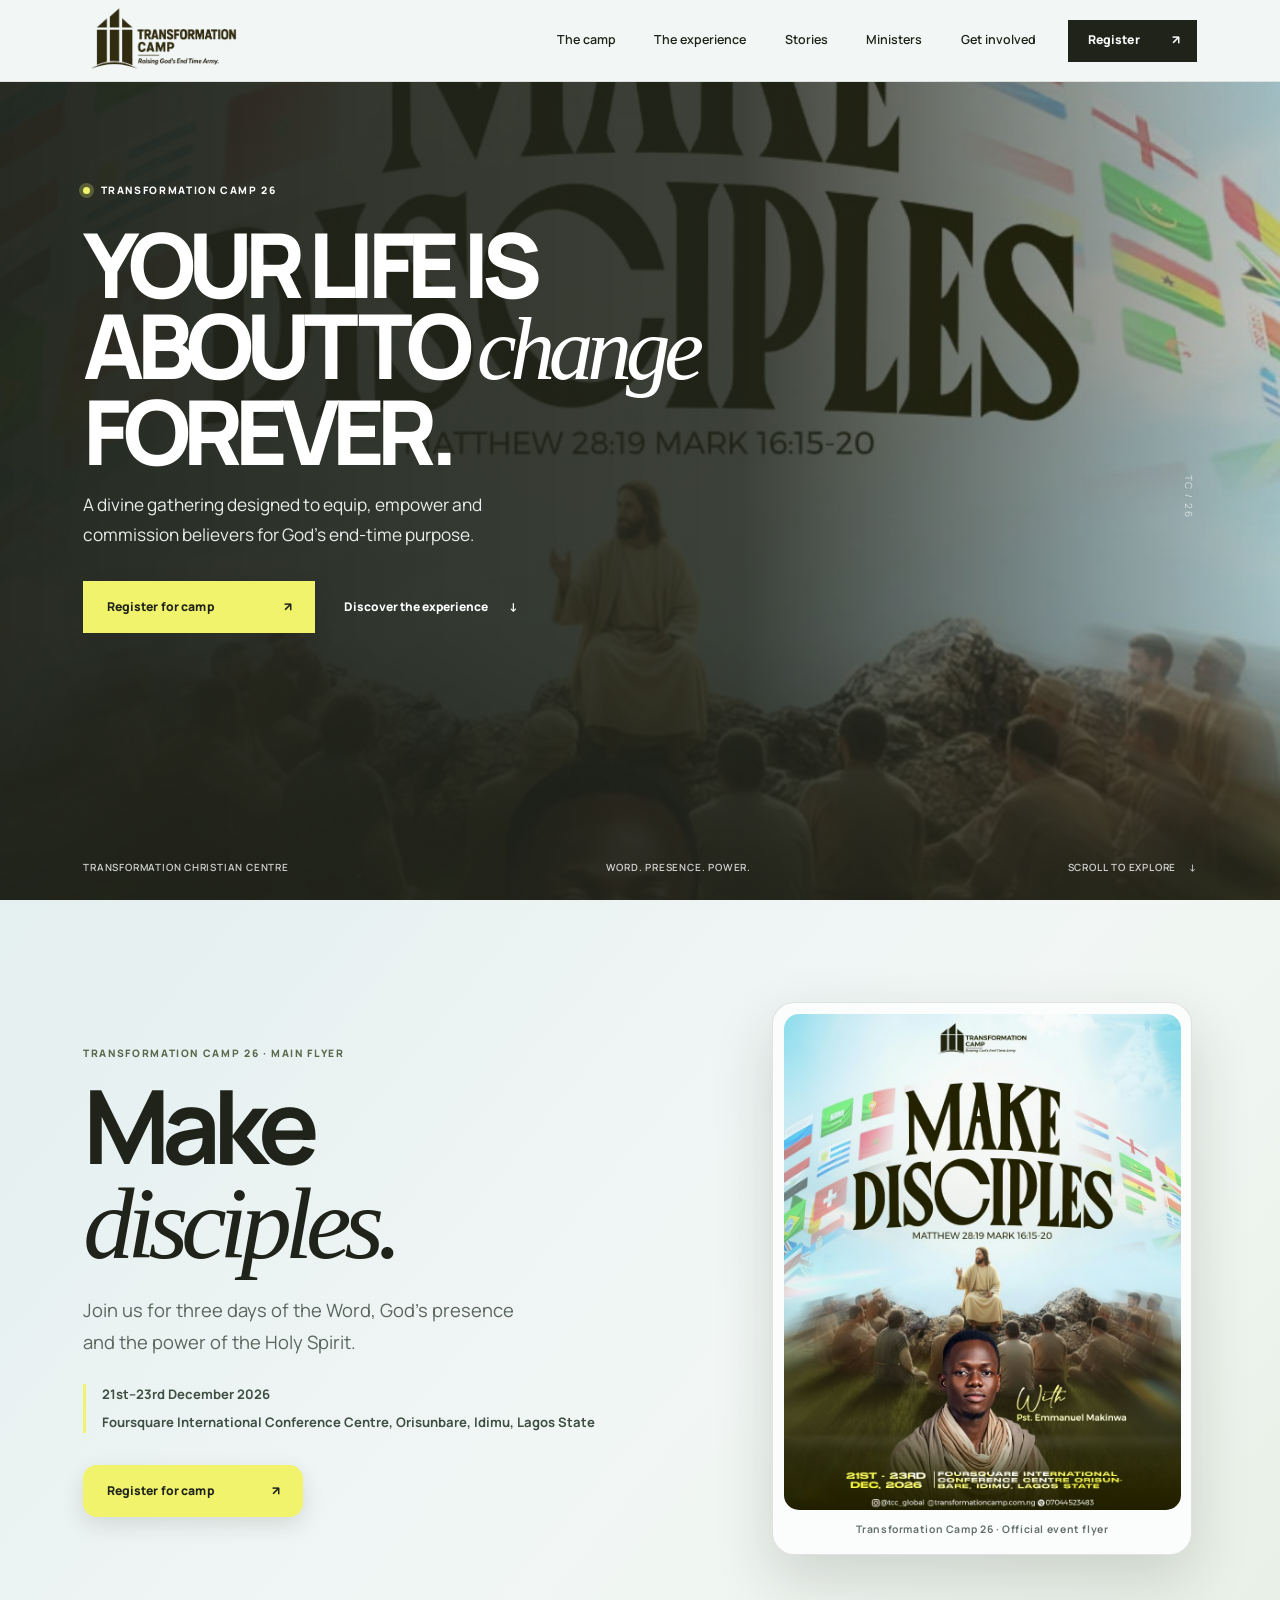
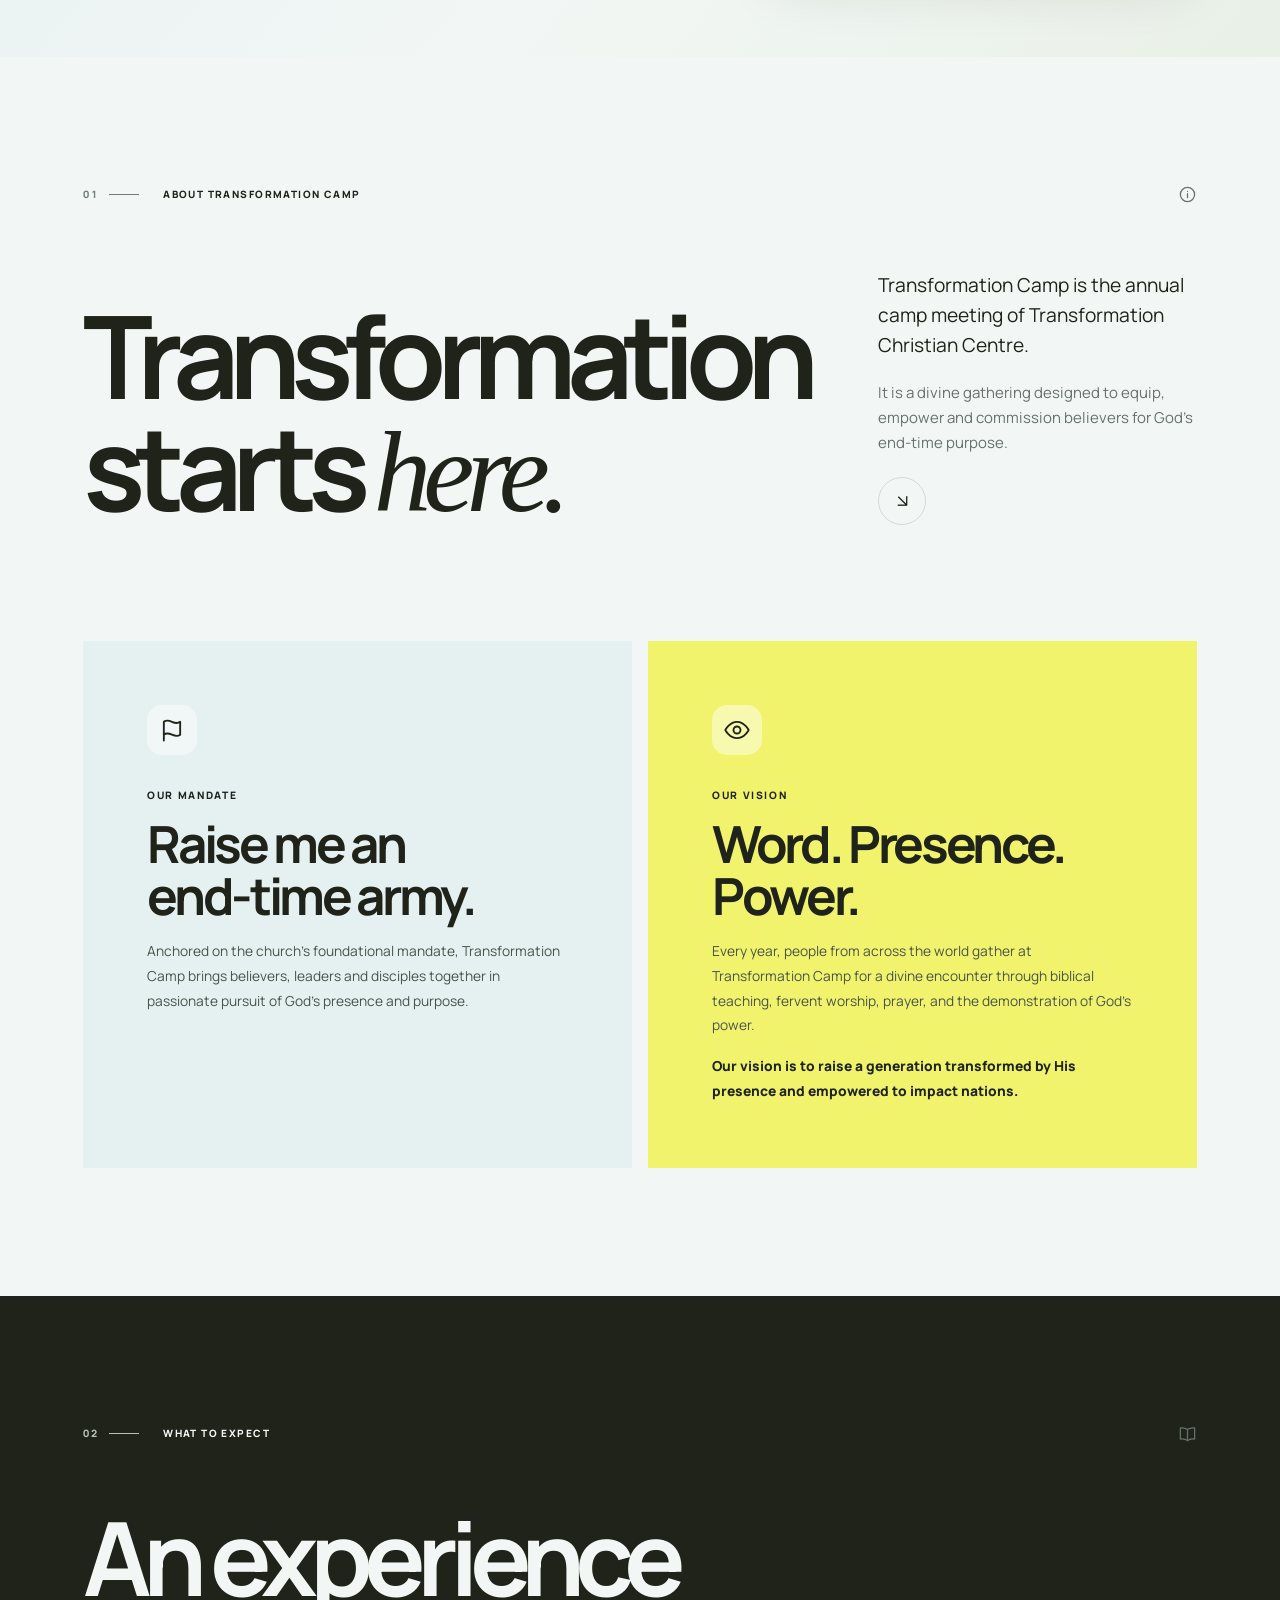
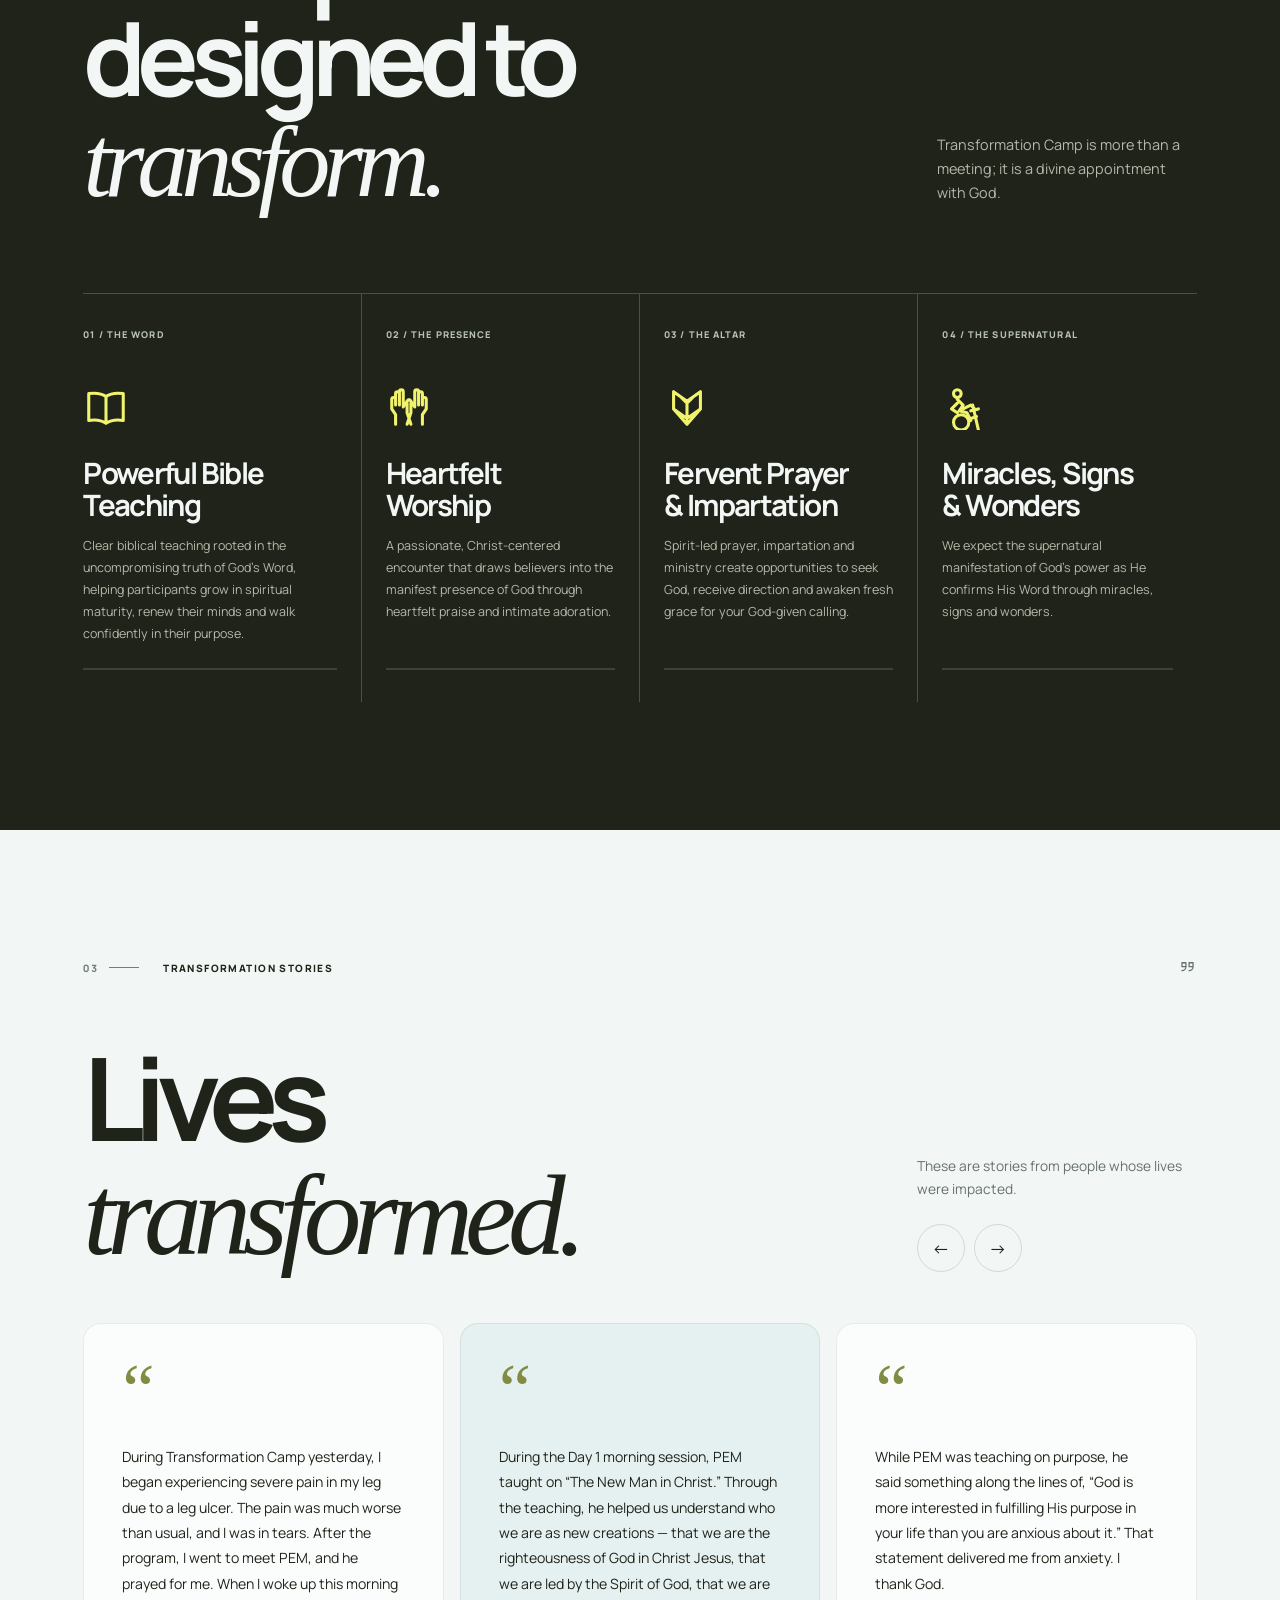
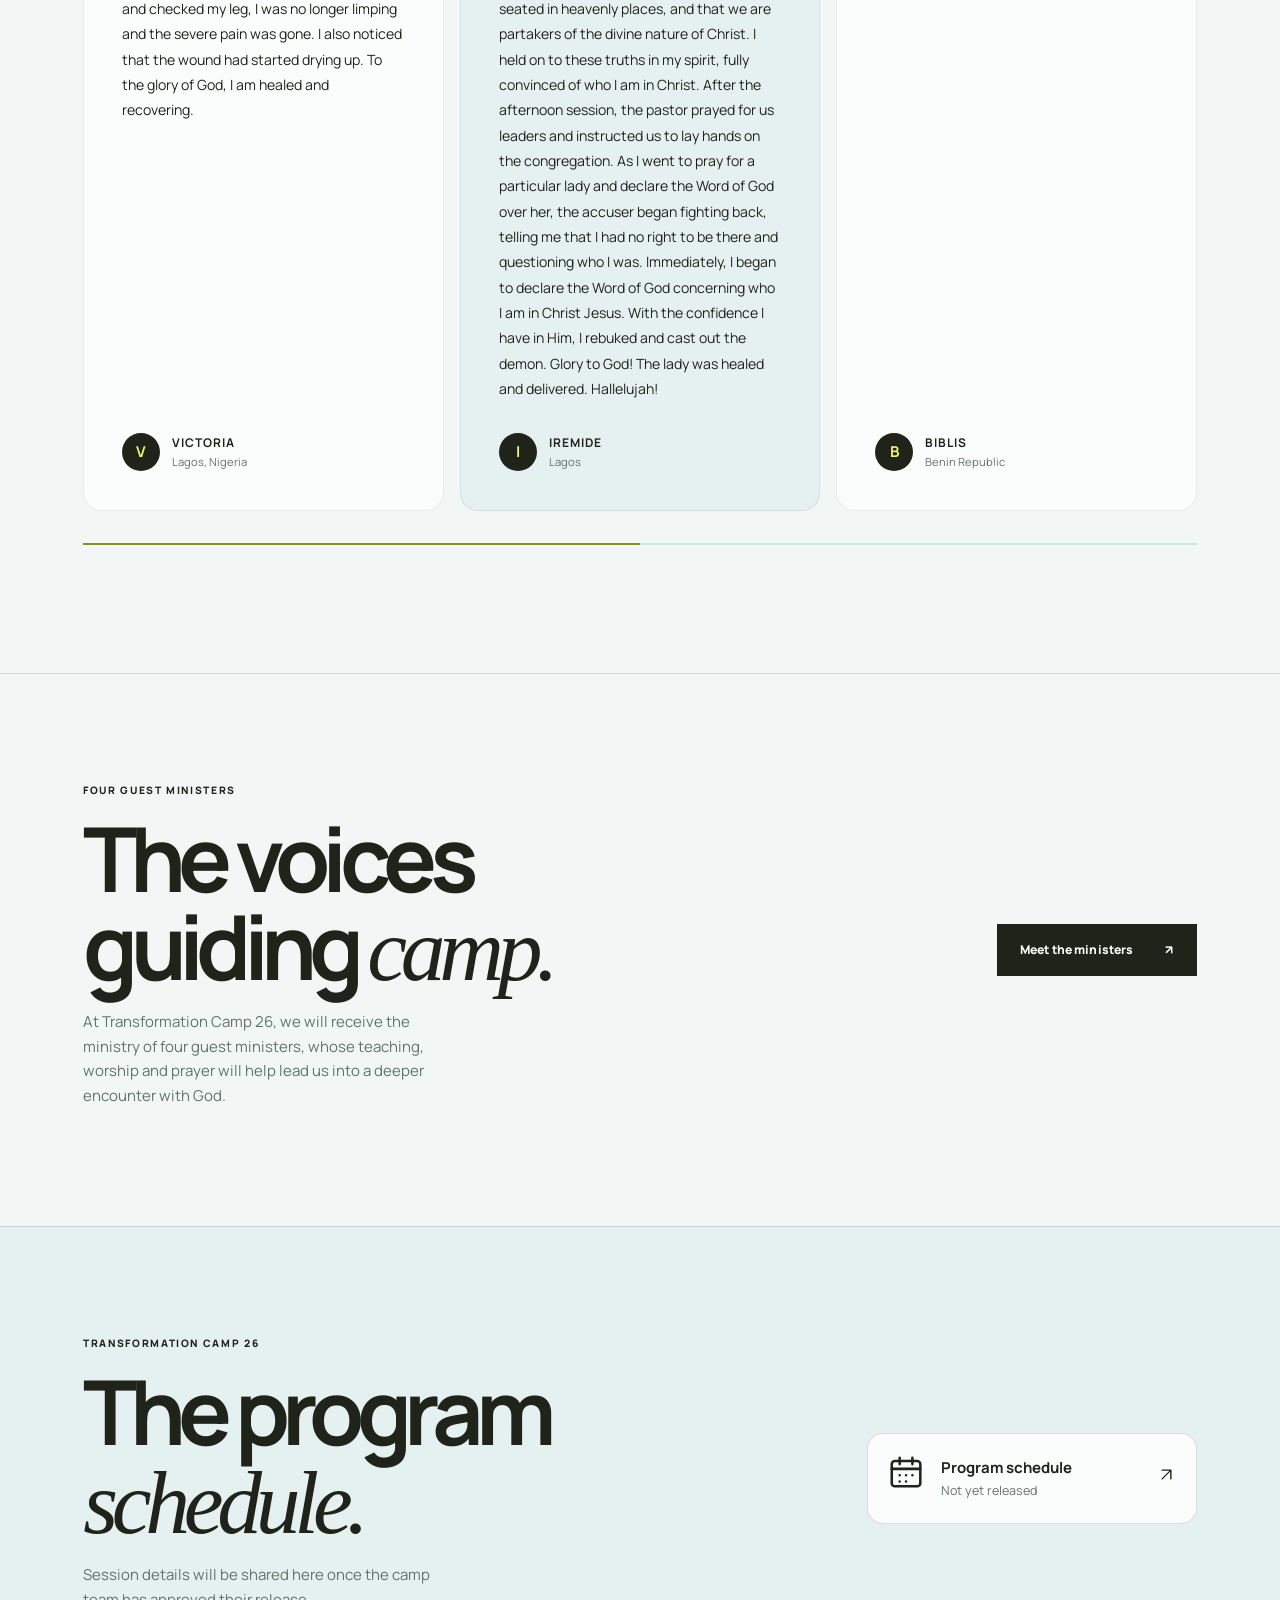
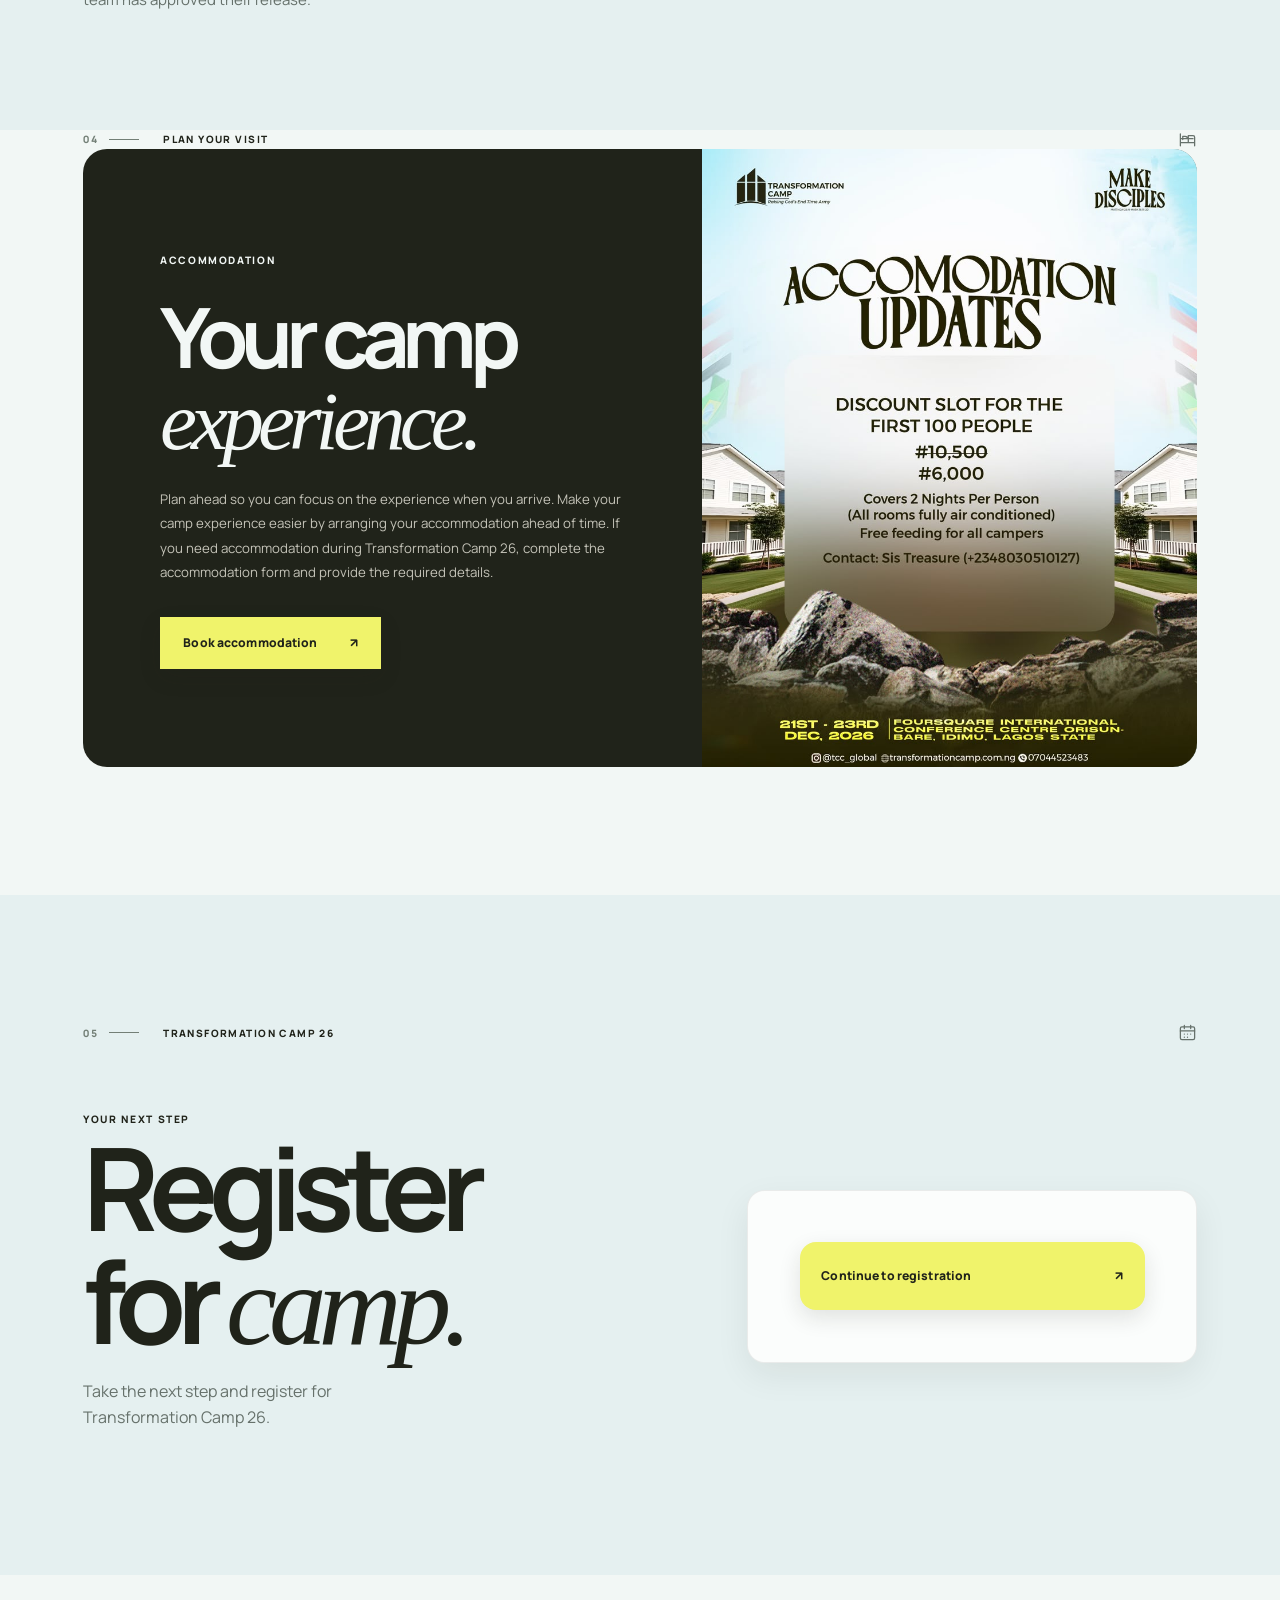
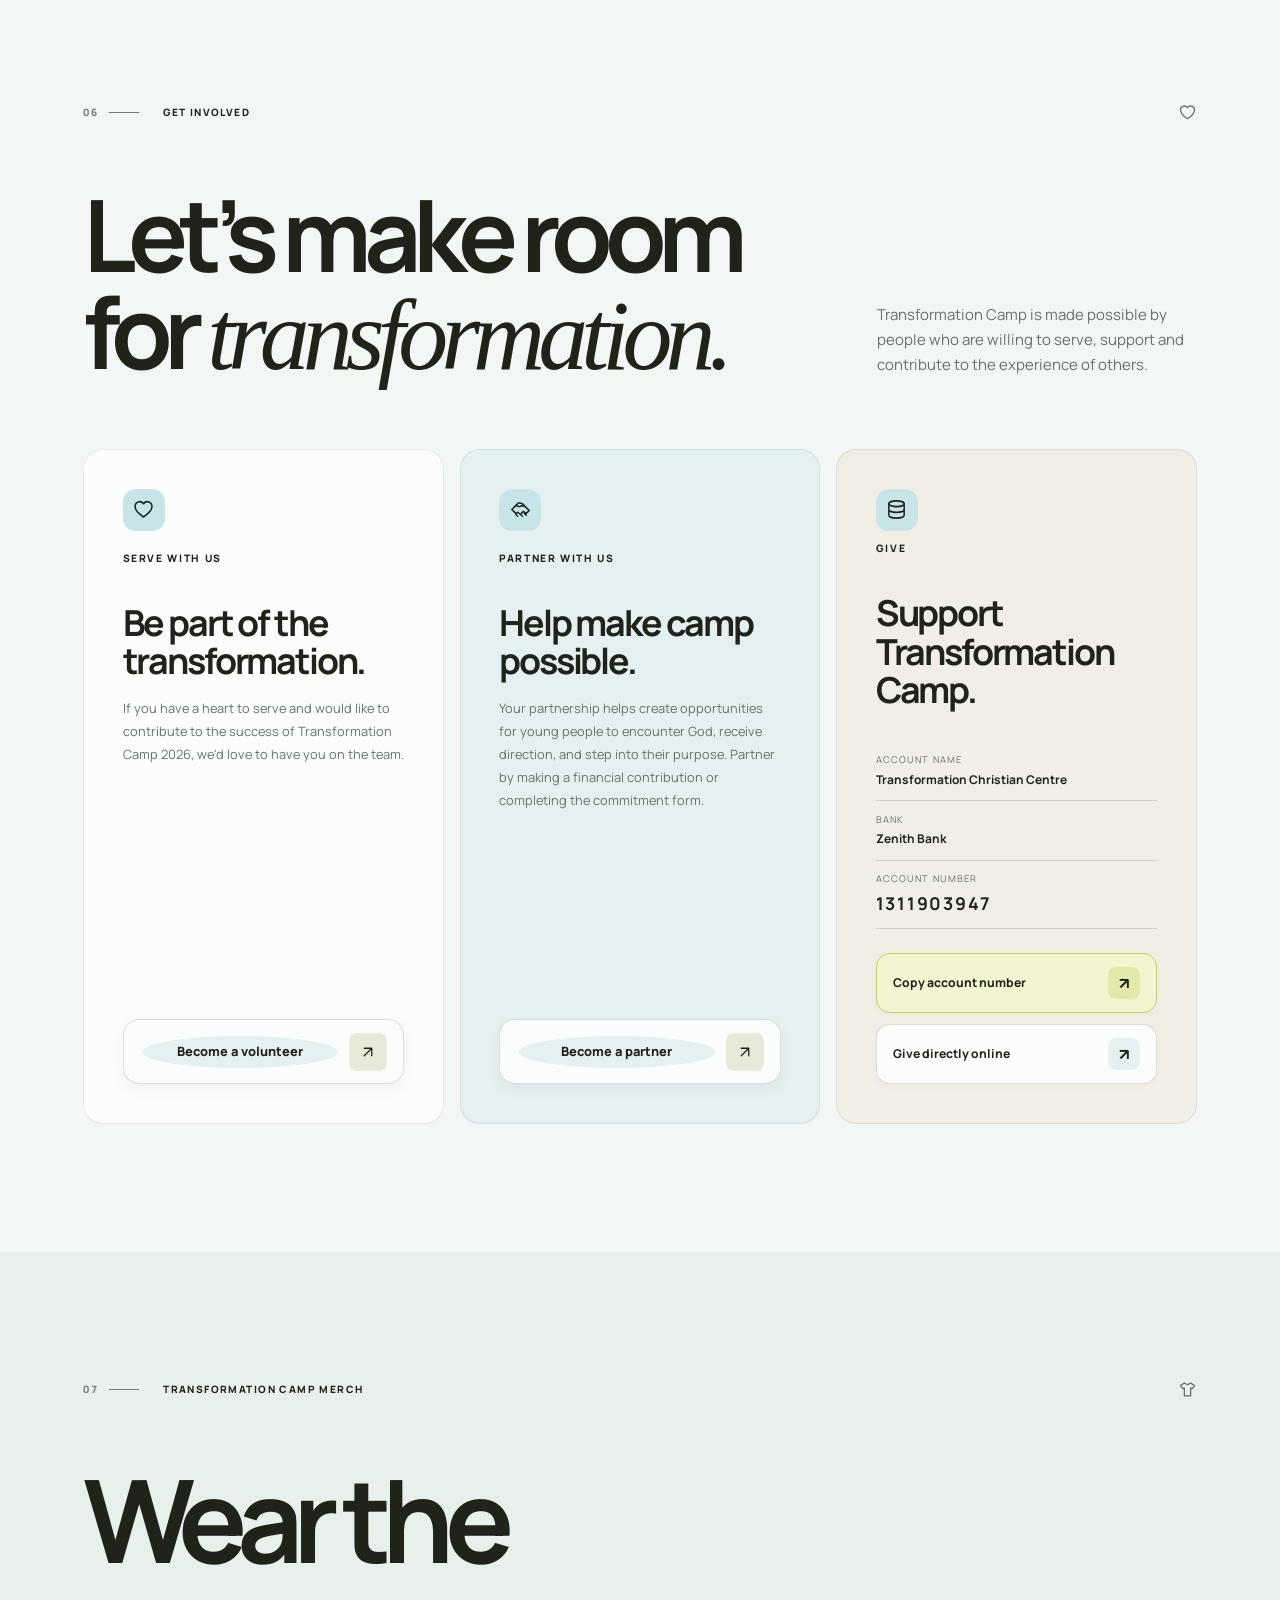
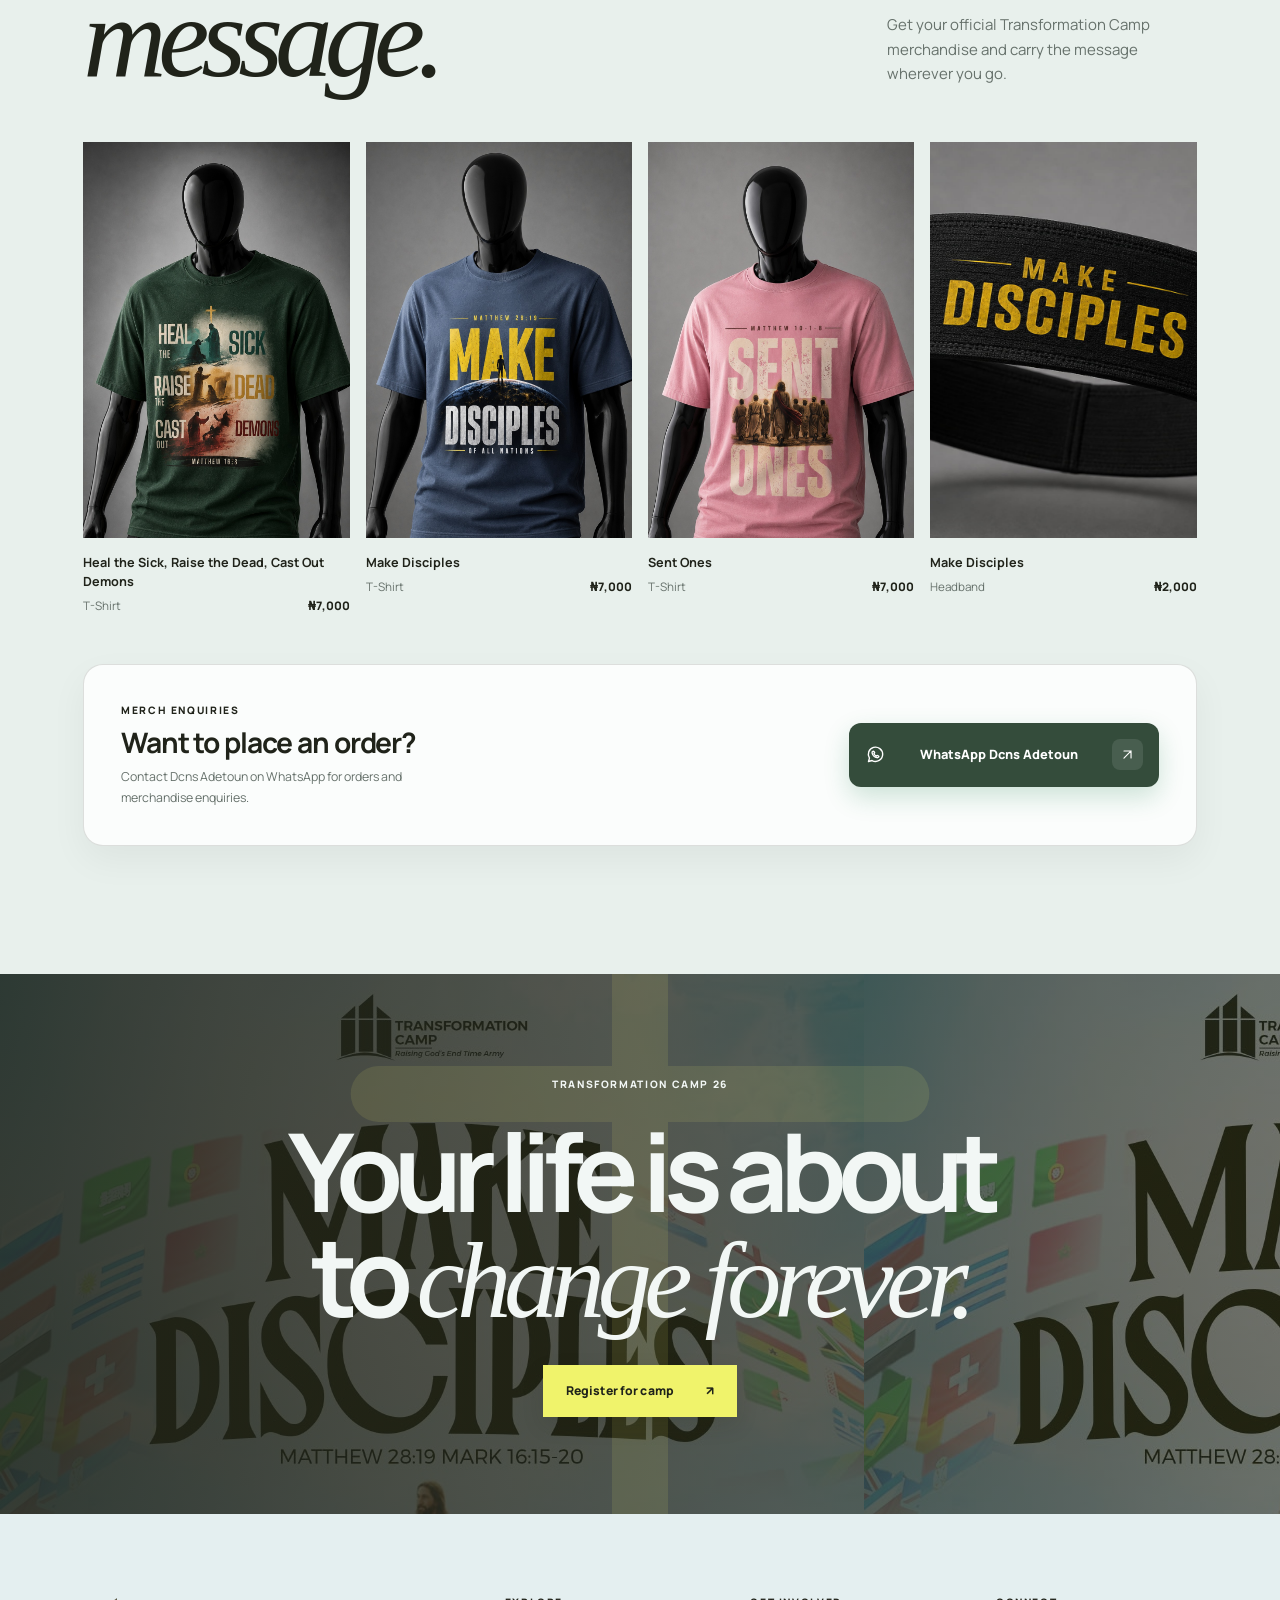
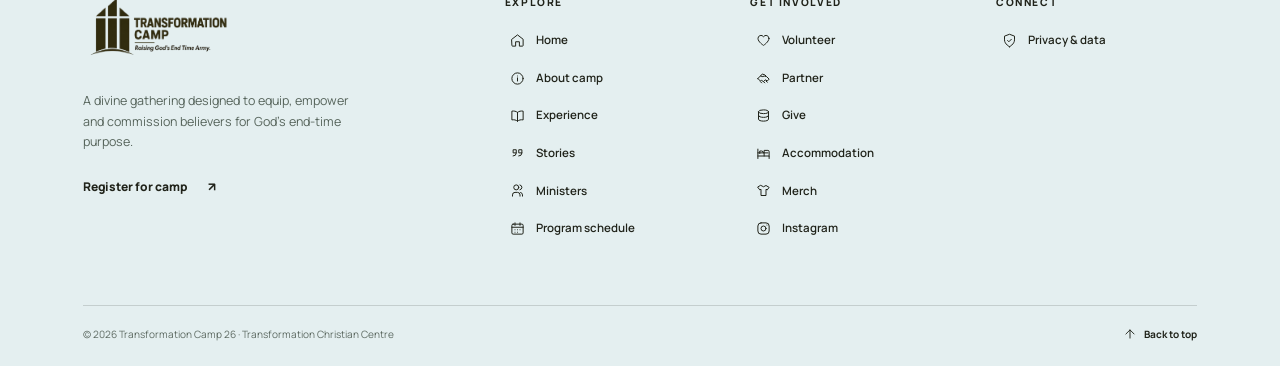
==== commit a882d91b: "Replace accommodation flyer with 2026 image" ====
--- a/index.html
+++ b/index.html
@@ -100,7 +100,7 @@
 
     <section class="accommodation section-pad" id="accommodation">
       <div class="section-kicker reveal"><span class="number">04</span><span>Plan your visit</span><svg class="kicker-icon" aria-hidden="true" viewBox="0 0 24 24" focusable="false" aria-hidden="true"><path d="M3 20V5m0 11h18v4m0-4V9a2 2 0 0 0-2-2h-6v9m-10-5h16M6 12V8h3a3 3 0 0 1 3 3"/></svg></div>
-      <div class="accom-panel reveal"><div class="accom-copy"><span class="eyebrow">Accommodation</span><h2 class="display">Your camp<br><em>experience.</em></h2><p>Plan ahead so you can focus on the experience when you arrive. Make your camp experience easier by arranging your accommodation ahead of time. If you need accommodation during Transformation Camp 26, complete the accommodation form and provide the required details.</p><a class="button button-lime" href="https://forms.gle/zUWYC4Lty5P9gyYu7" target="_blank" rel="noreferrer">Book accommodation <span aria-hidden="true">↗</span></a></div><div class="accom-art"><img src="assets/accommodation-flyer.png" alt="Transformation Camp accommodation flyer with room rates and booking contact details" loading="lazy"></div></div>
+      <div class="accom-panel reveal"><div class="accom-copy"><span class="eyebrow">Accommodation</span><h2 class="display">Your camp<br><em>experience.</em></h2><p>Plan ahead so you can focus on the experience when you arrive. Make your camp experience easier by arranging your accommodation ahead of time. If you need accommodation during Transformation Camp 26, complete the accommodation form and provide the required details.</p><a class="button button-lime" href="https://forms.gle/zUWYC4Lty5P9gyYu7" target="_blank" rel="noreferrer">Book accommodation <span aria-hidden="true">↗</span></a></div><div class="accom-art"><img src="assets/accommodation-flyer-2026.jpeg" alt="Transformation Camp accommodation flyer with room rates and booking contact details" loading="lazy"></div></div>
     </section>
 
     <section class="register section-pad" id="register">
--- a/styles.css
+++ b/styles.css
@@ -543,6 +543,9 @@
 .minister-profile-1 .minister-profile-art{min-height:0;display:block;overflow:hidden;background:var(--sky)}
 .minister-profile-1 .minister-profile-art::after{display:none}
 .minister-profile-1 .minister-profile-art img{display:block;width:100%;height:auto;max-height:440px;object-fit:contain;object-position:center}
+.minister-profile-2 .minister-profile-art{min-height:0;display:block;overflow:hidden;background:var(--sky)}
+.minister-profile-2 .minister-profile-art::after{display:none}
+.minister-profile-2 .minister-profile-art img{display:block;width:100%;height:auto;max-height:440px;object-fit:contain;object-position:center}
 .minister-profile-3 .minister-profile-art{min-height:0;display:block;overflow:hidden;background:var(--sky)}
 .minister-profile-3 .minister-profile-art::after{display:none}
 .minister-profile-3 .minister-profile-art img{display:block;width:100%;height:auto;max-height:440px;object-fit:contain;object-position:center}
@@ -550,14 +553,120 @@
 .minister-profile-4 .minister-profile-art::after{display:none}
 .minister-profile-4 .minister-profile-art img{display:block;width:100%;height:auto;max-height:440px;object-fit:contain;object-position:center}
 @media(min-width:761px){
-  .minister-profile-1 .minister-profile-art,.minister-profile-3 .minister-profile-art,.minister-profile-4 .minister-profile-art{aspect-ratio:4/5;min-height:0;align-self:stretch}
-  .minister-profile-1 .minister-profile-art img,.minister-profile-3 .minister-profile-art img,.minister-profile-4 .minister-profile-art img{width:100%;height:100%;max-height:none;object-fit:contain;object-position:center}
+  .minister-profile-1 .minister-profile-art,.minister-profile-2 .minister-profile-art,.minister-profile-3 .minister-profile-art,.minister-profile-4 .minister-profile-art{aspect-ratio:4/5;min-height:0;align-self:stretch}
+  .minister-profile-1 .minister-profile-art img,.minister-profile-2 .minister-profile-art img,.minister-profile-3 .minister-profile-art img,.minister-profile-4 .minister-profile-art img{width:100%;height:100%;max-height:none;object-fit:contain;object-position:center}
 }
 .mandate-vision-copy{max-width:500px;color:#48534B;font-size:.86rem;line-height:1.8}
 .mandate-vision-copy p{max-width:none}
 .mandate-vision-copy p+p{margin-top:1rem}
 .mandate-vision-copy strong{color:var(--ink);font-weight:800}
 @media(max-width:760px){.mandate-vision-copy{font-size:.9rem;line-height:1.7}}
+
+/* Program page experience */
+.program-page{flex:1;background:var(--paper)}
+.program-hero{position:relative;overflow:hidden;padding-top:1.25rem;padding-bottom:1.25rem;background:radial-gradient(ellipse at 78% 20%,rgba(199,229,233,.13),transparent 40%),var(--ink);color:var(--paper)}
+.program-back{display:inline-flex;align-items:center;min-height:42px;margin-bottom:clamp(2rem,5vw,4rem);color:#D2DDD6;font-size:.78rem;font-weight:700;transition:color .2s ease,transform .2s ease}
+.program-back:hover{color:var(--lime);transform:translateX(-3px)}
+.program-hero-grid{display:grid;grid-template-columns:minmax(0,1fr) minmax(300px,.58fr);align-items:center;gap:clamp(2.5rem,8vw,8rem);max-width:1260px;margin:0 auto;padding-bottom:clamp(3rem,7vw,6rem)}
+.program-hero-copy{max-width:800px}
+.program-eyebrow{display:flex;align-items:center;gap:.65rem;color:#D6E2DC;font-size:.67rem;font-weight:800;letter-spacing:.13em;text-transform:uppercase}
+.program-eyebrow-mark{display:grid;place-items:center;width:28px;height:28px;border-radius:9px;background:rgba(240,243,107,.14);color:var(--lime);font-size:1rem}
+.program-hero-copy h1{margin:1.25rem 0;font-size:clamp(3.8rem,8.8vw,8rem);line-height:.91;letter-spacing:-.085em}
+.program-hero-copy h1 em{color:var(--lime);font-family:var(--serif);font-weight:400;letter-spacing:-.07em}
+.program-hero-copy>p{max-width:48ch;margin:0 0 1.8rem;color:#D3DED7;font-size:clamp(1rem,1.5vw,1.15rem);line-height:1.75}
+.program-hero-copy .button{min-width:225px;border-radius:14px}
+.program-event-card{position:relative;overflow:hidden;min-width:0;padding:clamp(1.5rem,3.2vw,2.4rem);border:1px solid rgba(32,35,26,.08);border-radius:24px;background:var(--paper);color:var(--ink);box-shadow:0 26px 70px rgba(0,0,0,.2)}
+.program-event-card::after{content:"";position:absolute;top:-82px;right:-72px;width:190px;aspect-ratio:1;border:1px solid rgba(32,35,26,.08);border-radius:50%;box-shadow:0 0 0 24px rgba(32,35,26,.025),0 0 0 50px rgba(32,35,26,.02);pointer-events:none}
+.program-card-label{display:block;color:#5B6A5F;font-size:.63rem;font-weight:800;letter-spacing:.14em;text-transform:uppercase}
+.program-card-date{display:flex;align-items:center;gap:.75rem;margin:.6rem 0 0;font-size:clamp(4.5rem,8vw,6.6rem);font-weight:800;line-height:.9;letter-spacing:-.095em;font-variant-numeric:tabular-nums}
+.program-card-date-range{font-size:1.1rem;line-height:1.05;letter-spacing:-.03em}
+.program-card-date-range small{display:block;margin-top:.35rem;color:#68756C;font-size:.58rem;letter-spacing:.16em}
+.program-card-year{margin:.65rem 0 0;color:#67746B;font-size:.72rem;font-weight:800;letter-spacing:.18em}
+.program-card-divider{height:1px;margin:1.5rem 0;background:rgba(32,35,26,.14)}
+.program-card-venue{max-width:30ch;margin:.55rem 0 .3rem;font-size:clamp(1rem,1.5vw,1.2rem);font-weight:800;line-height:1.4;letter-spacing:-.025em}
+.program-card-location{margin:0;color:#657168;font-size:.78rem;line-height:1.55}
+.program-hero-footer{display:flex;justify-content:space-between;gap:1rem;padding-top:1.1rem;border-top:1px solid rgba(242,247,245,.2);color:#CBD6D0;font-size:.63rem;font-weight:700;letter-spacing:.1em;text-transform:uppercase}
+.program-main{width:min(1180px,100%);margin:0 auto;padding-top:clamp(4rem,8vw,7rem);padding-bottom:clamp(4rem,8vw,7rem)}
+.program-section-heading{display:flex;align-items:end;justify-content:space-between;gap:2rem;margin-bottom:2.5rem}
+.program-section-heading .eyebrow{color:#607064}
+.program-section-heading h2{margin:.65rem 0 0;font-size:clamp(2.8rem,6.7vw,6rem);line-height:.97}
+.program-section-heading h2 em{color:#6B7A54;font-family:var(--serif);font-weight:400}
+.program-section-heading>p{max-width:36ch;margin:0 0 .4rem;color:#617067;font-size:.9rem;line-height:1.75}
+.program-day-strip{display:grid;grid-template-columns:repeat(3,minmax(0,1fr));gap:.85rem;margin-bottom:1rem}
+.program-day-strip article{display:grid;grid-template-columns:1fr auto;align-items:end;gap:.15rem .7rem;min-width:0;padding:1.15rem 1.25rem;border:1px solid rgba(32,35,26,.1);border-radius:16px;background:var(--white)}
+.program-day-strip article:nth-child(2){background:var(--sky-soft)}
+.program-day-strip article:nth-child(3){background:#F1EEE5}
+.program-day-strip article>span{grid-column:1/-1;color:#617067;font-size:.59rem;font-weight:800;letter-spacing:.14em}
+.program-day-strip article strong{font-size:2rem;line-height:1;letter-spacing:-.07em;font-variant-numeric:tabular-nums}
+.program-day-strip article small{padding-bottom:.15rem;color:#66716B;font-size:.58rem;font-weight:800;letter-spacing:.1em}
+.program-release-card{display:grid;grid-template-columns:auto minmax(0,1fr) auto;align-items:center;gap:1.25rem;margin-top:1rem;padding:clamp(1.25rem,3vw,2rem);border:1px solid rgba(32,35,26,.1);border-radius:20px;background:var(--white);box-shadow:0 14px 40px rgba(32,35,26,.045)}
+.program-release-icon{display:grid;place-items:center;width:52px;height:52px;border-radius:16px;background:var(--sky-soft);color:#364C3D}
+.program-release-icon svg{width:23px;height:23px;fill:none;stroke:currentColor;stroke-width:1.7;stroke-linecap:round;stroke-linejoin:round}
+.program-release-copy{min-width:0}
+.program-release-copy .eyebrow{color:#637266}
+.program-release-copy h2{margin:.25rem 0;font-size:clamp(1.2rem,2.4vw,1.65rem);line-height:1.2;letter-spacing:-.04em}
+.program-release-copy p{max-width:60ch;margin:.25rem 0 0;color:#66716B;font-size:.82rem;line-height:1.65}
+.program-release-status{display:inline-flex;align-items:center;gap:.5rem;white-space:nowrap;padding:.6rem .8rem;border:1px solid rgba(32,35,26,.1);border-radius:999px;background:#F5F7EB;color:#53623C;font-size:.64rem;font-weight:800;letter-spacing:.04em}
+.program-release-status>span{width:7px;height:7px;border-radius:50%;background:#97A353;box-shadow:0 0 0 4px rgba(151,163,83,.15)}
+.program-release-status-ready{background:#E7F1E9;color:#385843}
+.program-release-card-ready .program-release-icon{background:#E7F1E9;color:#385843}
+.schedule-list{margin-top:1.5rem}
+.schedule-session{grid-template-columns:minmax(180px,.35fr) minmax(0,1fr);gap:2rem;padding:1.4rem 1rem;border-top:1px solid rgba(32,35,26,.14)}
+.schedule-session time{color:#52634F;font-size:.72rem;letter-spacing:.04em}
+.schedule-session h2{font-size:1.25rem;line-height:1.25;letter-spacing:-.035em}
+.schedule-session p{margin:.4rem 0 0;color:#66716B;font-size:.84rem;line-height:1.7}
+@media(max-width:900px){.program-hero-grid{grid-template-columns:minmax(0,1fr) minmax(270px,.72fr);gap:2rem}.program-hero-copy h1{font-size:clamp(3.5rem,8vw,6rem)}}
+@media(max-width:760px){.program-hero{padding-top:.5rem}.program-back{margin-bottom:2rem}.program-hero-grid{grid-template-columns:minmax(0,1fr);gap:2rem;padding-bottom:2.5rem}.program-hero-copy h1{margin:1.1rem 0;font-size:clamp(3.35rem,13vw,5rem)}.program-hero-copy>p{font-size:.98rem}.program-hero-copy .button{width:100%;min-height:56px}.program-event-card{width:100%;max-width:460px;margin:0 auto;border-radius:20px}.program-card-date{font-size:5rem}.program-hero-footer{font-size:.56rem;letter-spacing:.06em}.program-section-heading{display:block;margin-bottom:1.5rem}.program-section-heading h2{font-size:clamp(2.7rem,11vw,4rem)}.program-section-heading>p{margin-top:.9rem}.program-day-strip{gap:.55rem}.program-day-strip article{padding:.9rem .75rem;border-radius:14px}.program-day-strip article strong{font-size:1.65rem}.program-day-strip article small{font-size:.5rem;letter-spacing:.04em}.program-release-card{grid-template-columns:auto minmax(0,1fr);gap:.8rem 1rem;padding:1rem;border-radius:16px}.program-release-icon{width:44px;height:44px;border-radius:13px}.program-release-copy h2{font-size:1.15rem}.program-release-copy p{font-size:.77rem}.program-release-status{grid-column:2;justify-self:start;padding:.48rem .7rem;font-size:.6rem}.schedule-session{grid-template-columns:minmax(0,1fr);gap:.4rem;padding:1.15rem .5rem}}
+@media(max-width:380px){.program-hero-copy h1{font-size:clamp(3rem,12vw,3.7rem)}.program-eyebrow{font-size:.58rem;letter-spacing:.1em}.program-day-strip article{padding:.8rem .55rem}.program-day-strip article strong{font-size:1.45rem}.program-card-date{font-size:4.4rem}.program-card-date-range{font-size:1rem}.program-hero-footer{font-size:.5rem}}
+@media(prefers-reduced-motion:reduce){.program-back{transition:none}}
+
+/* Confirmed day-by-day itinerary and official poster */
+.program-section-heading>p{max-width:42ch}
+.program-content-grid{display:grid;grid-template-columns:minmax(0,1.35fr) minmax(280px,.65fr);align-items:start;gap:clamp(1.25rem,3vw,2rem)}
+.program-itinerary{min-width:0}
+.program-confirmed-label{display:flex;align-items:center;gap:.55rem;margin:0 0 .9rem;color:#465A49;font-size:.66rem;font-weight:800;letter-spacing:.1em;text-transform:uppercase}
+.program-confirmed-label>span{width:8px;height:8px;border-radius:50%;background:#718B58;box-shadow:0 0 0 4px rgba(113,139,88,.15)}
+.program-day-card{overflow:hidden;margin-bottom:1rem;border:1px solid rgba(32,35,26,.1);border-radius:18px;background:var(--white);box-shadow:0 12px 36px rgba(32,35,26,.04)}
+.program-day-card-heading{display:flex;align-items:center;gap:1rem;padding:1.1rem 1.25rem;background:linear-gradient(105deg,#E4EFF0,#F8FAF5);border-bottom:1px solid rgba(32,35,26,.08)}
+.program-day-number{display:grid;place-items:center;width:42px;height:42px;flex:none;border-radius:13px;background:var(--ink);color:var(--lime);font-size:.85rem;font-weight:800;font-variant-numeric:tabular-nums}
+.program-day-label{display:block;color:#657469;font-size:.58rem;font-weight:800;letter-spacing:.14em;text-transform:uppercase}
+.program-day-card-heading h3{margin:.18rem 0 0;font-size:1.05rem;line-height:1.3;letter-spacing:-.025em}
+.program-table-wrap{width:100%;overflow-x:auto}
+.program-table{width:100%;border-collapse:collapse;text-align:left}
+.program-table thead{background:#F6F8F5}
+.program-table th,.program-table td{padding:.9rem 1.15rem;vertical-align:middle}
+.program-table thead th{color:#66736A;font-size:.59rem;font-weight:800;letter-spacing:.12em;text-transform:uppercase}
+.program-table thead th:last-child{width:42%;text-align:right}
+.program-table tbody tr+tr{border-top:1px solid rgba(32,35,26,.08)}
+.program-table tbody th{font-size:.82rem;font-weight:700;line-height:1.45}
+.program-table tbody td{text-align:right;color:#3C5241;font-size:.78rem;font-weight:800;font-variant-numeric:tabular-nums;white-space:nowrap}
+.program-overnight-badge{display:inline-block;margin-left:.4rem;padding:.22rem .4rem;border-radius:999px;background:#F2F4D9;color:#58633D;font-size:.52rem;font-weight:800;letter-spacing:.03em;white-space:nowrap}
+.program-overnight-note{margin:.85rem .2rem 2rem;color:#66716B;font-size:.72rem;line-height:1.65}
+.program-logistics{padding:1.25rem;border:1px solid rgba(32,35,26,.1);border-radius:18px;background:#E5F0F0}
+.program-logistics-heading .eyebrow{color:#607064}
+.program-logistics-heading h3{margin:.25rem 0 1rem;font-size:1.3rem;line-height:1.2;letter-spacing:-.04em}
+.program-logistics-grid{display:grid;grid-template-columns:repeat(3,minmax(0,1fr));gap:.6rem}
+.program-logistics-grid article{display:flex;align-items:center;gap:.65rem;min-width:0;padding:.75rem .65rem;border:1px solid rgba(32,35,26,.08);border-radius:13px;background:#FBFDFC}
+.program-logistics-icon{display:grid;place-items:center;width:32px;height:32px;flex:none;border-radius:10px;background:#E5F0F0;color:#405A47}
+.program-logistics-icon svg{width:18px;height:18px;fill:none;stroke:currentColor;stroke-width:1.6;stroke-linecap:round;stroke-linejoin:round}
+.program-logistics-grid article div{min-width:0}
+.program-logistics-grid article div span,.program-logistics-grid article div strong{display:block}
+.program-logistics-grid article div span{color:#66716B;font-size:.55rem;line-height:1.25}
+.program-logistics-grid article div strong{margin-top:.15rem;color:#34483A;font-size:.78rem}
+.program-flyer-aside{min-width:0}
+.program-flyer-card{position:sticky;top:96px;overflow:hidden;margin:0;padding:.8rem;border:1px solid rgba(32,35,26,.1);border-radius:20px;background:var(--white);box-shadow:0 16px 48px rgba(32,35,26,.09)}
+.program-flyer-card figcaption{display:flex;flex-direction:column;gap:.3rem;padding:.5rem .4rem .8rem}
+.program-flyer-card figcaption .eyebrow{color:#66746A}
+.program-flyer-card figcaption strong{font-size:.95rem;letter-spacing:-.02em}
+.program-flyer-image{display:block;overflow:hidden;border-radius:12px;background:#E5F0F0}
+.program-flyer-image img{display:block;width:100%;height:auto;object-fit:contain}
+.program-flyer-update-note{display:grid;gap:.25rem;margin:.7rem 0 0;padding:.7rem .75rem;border:1px solid #DFE5A6;border-radius:11px;background:#F7F8E5;color:#50583A;font-size:.62rem;line-height:1.55}
+.program-flyer-update-note strong{font-size:.63rem}
+.program-flyer-download{display:flex;align-items:center;justify-content:space-between;gap:.8rem;margin-top:.7rem;padding:.75rem .85rem;border-radius:12px;background:var(--ink);color:var(--white);font-size:.7rem;font-weight:800;transition:background .2s ease,transform .2s ease}
+.program-flyer-download:hover{background:#354B3A;transform:translateY(-1px)}
+@media(max-width:900px){.program-content-grid{grid-template-columns:minmax(0,1fr) minmax(250px,.62fr);gap:1rem}.program-logistics-grid{grid-template-columns:minmax(0,1fr)}.program-logistics-grid article{padding:.65rem}}
+@media(max-width:760px){.program-content-grid{grid-template-columns:minmax(0,1fr);gap:1.25rem}.program-flyer-aside{grid-row:2}.program-flyer-card{position:static;width:min(100%,440px);margin-inline:auto}.program-logistics-grid{grid-template-columns:repeat(3,minmax(0,1fr))}.program-logistics-grid article{display:grid;justify-items:start;gap:.45rem;padding:.65rem .55rem}.program-logistics-grid article div span{font-size:.53rem}.program-table th,.program-table td{padding:.8rem .75rem}.program-table thead th:last-child{width:47%}.program-table tbody th{font-size:.78rem}.program-table tbody td{font-size:.72rem}.program-overnight-badge{display:table;margin:.3rem 0 0 auto}}
+@media(max-width:380px){.program-day-card-heading{padding:.9rem}.program-table th,.program-table td{padding:.72rem .55rem}.program-table tbody th{font-size:.73rem}.program-table tbody td{font-size:.67rem}.program-overnight-badge{font-size:.48rem}.program-logistics{padding:.9rem}.program-logistics-grid{gap:.4rem}.program-logistics-grid article{padding:.55rem .4rem}.program-logistics-icon{width:28px;height:28px}.program-logistics-grid article div span{font-size:.49rem}.program-logistics-grid article div strong{font-size:.72rem}}
 
 /* Main event flyer feature */
 .flyer-feature{display:grid;grid-template-columns:minmax(0,1fr) minmax(280px,.72fr);align-items:center;gap:clamp(2rem,7vw,7rem);padding-top:clamp(4rem,8vw,7rem);padding-bottom:clamp(4rem,8vw,7rem);background:linear-gradient(130deg,#E4EFF0 0%,var(--paper) 58%,#E9F0E7 100%)}
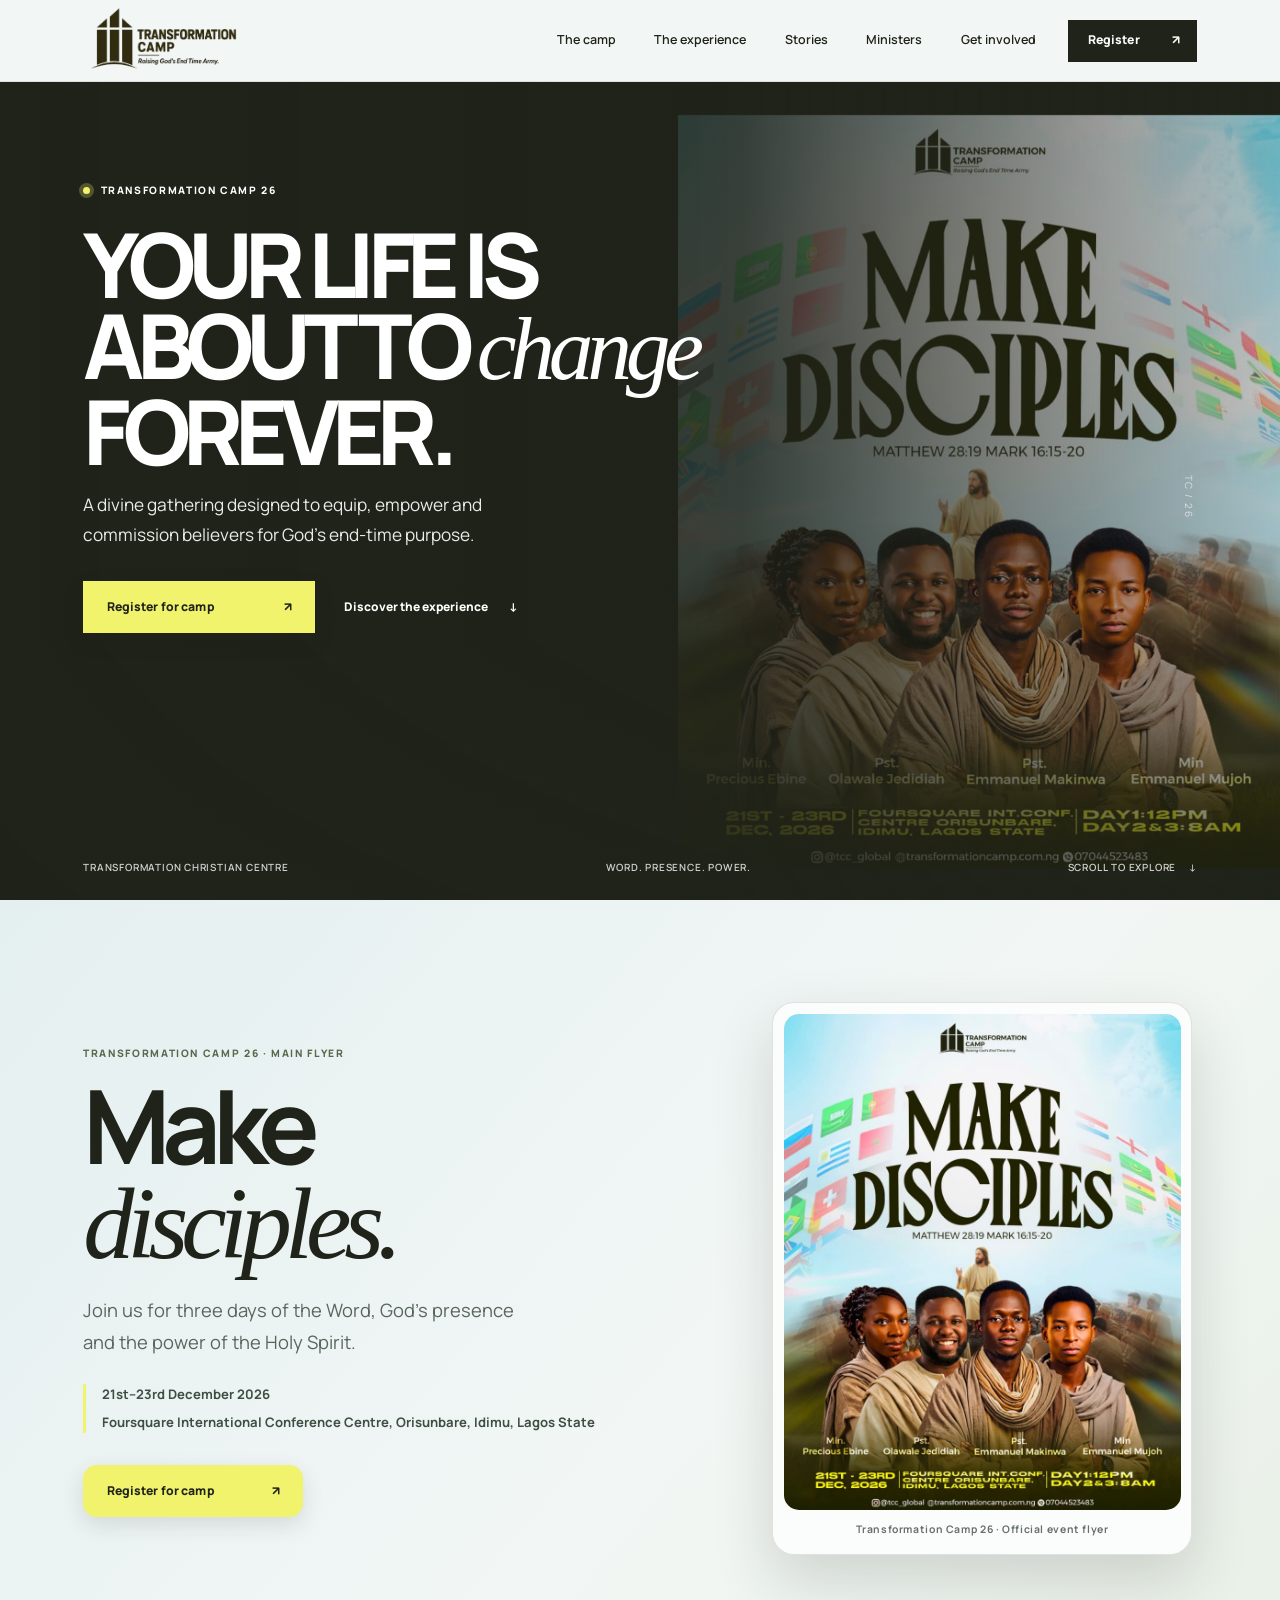
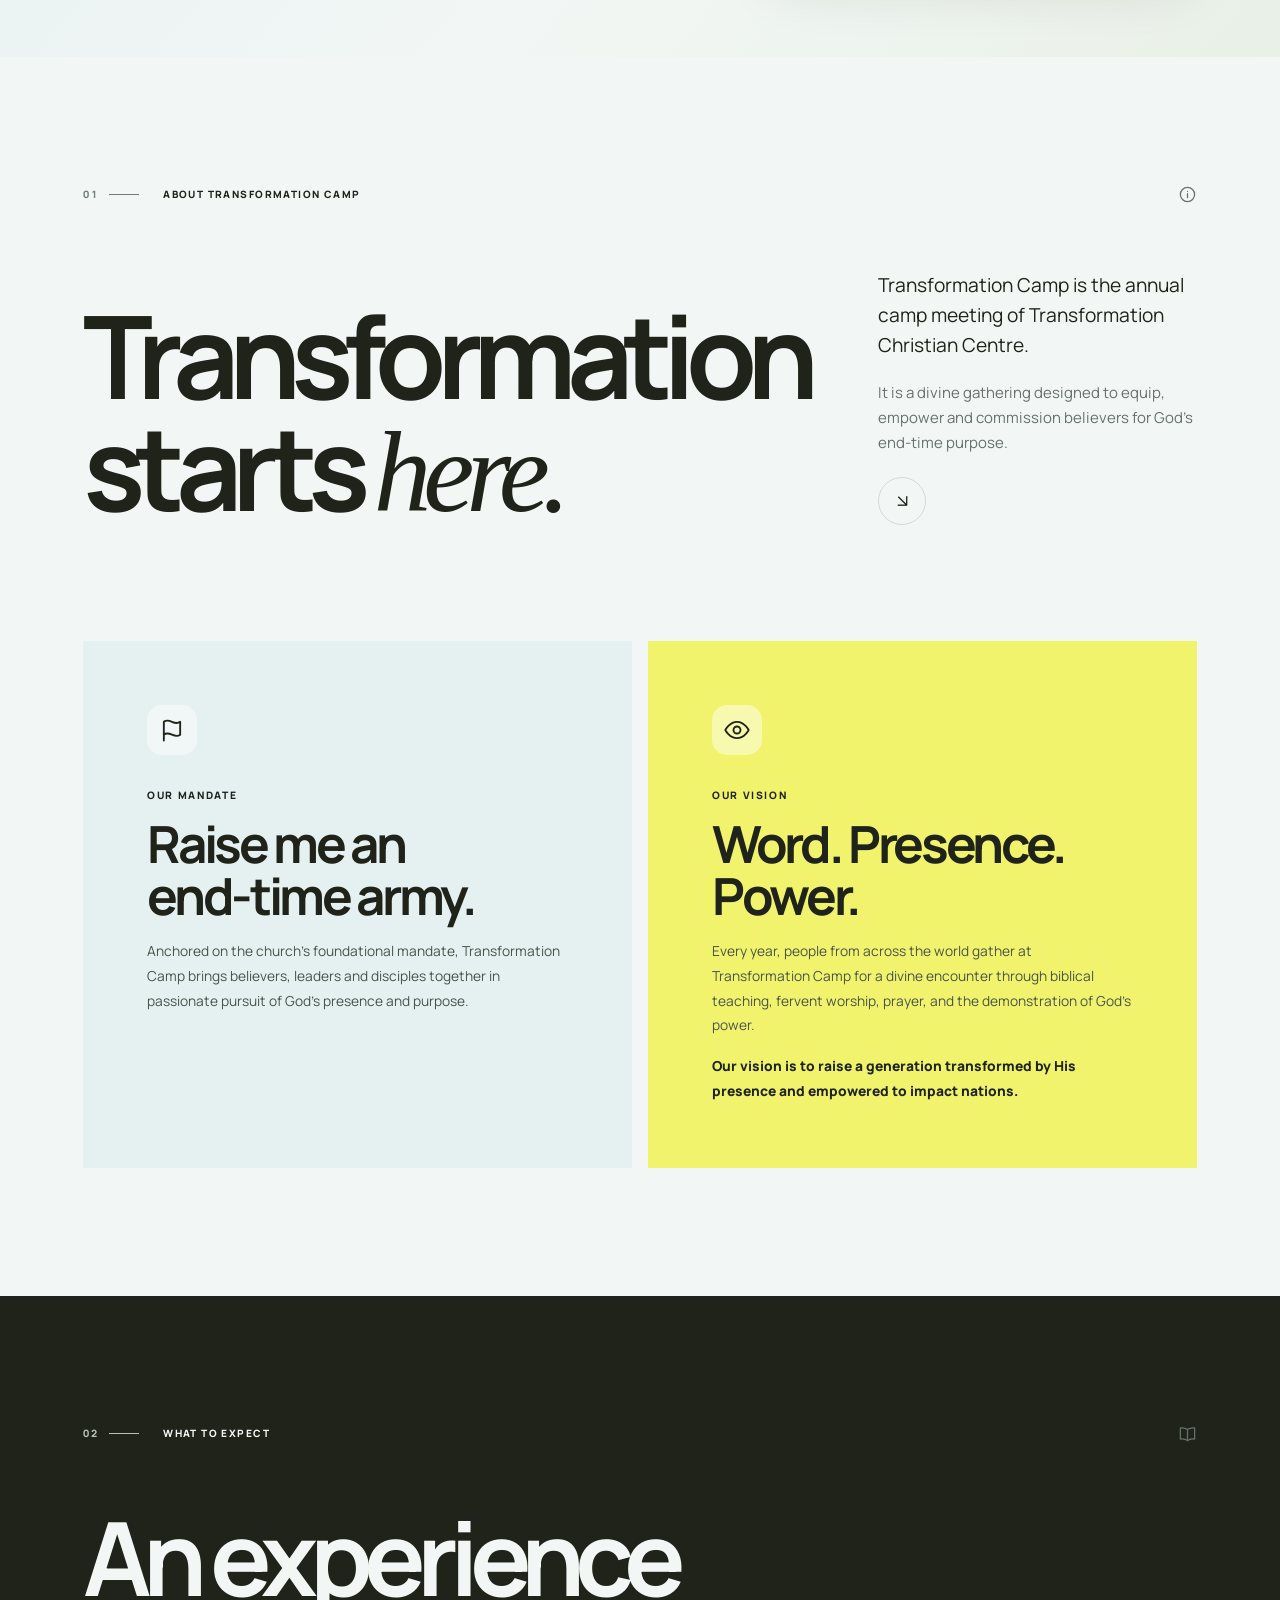
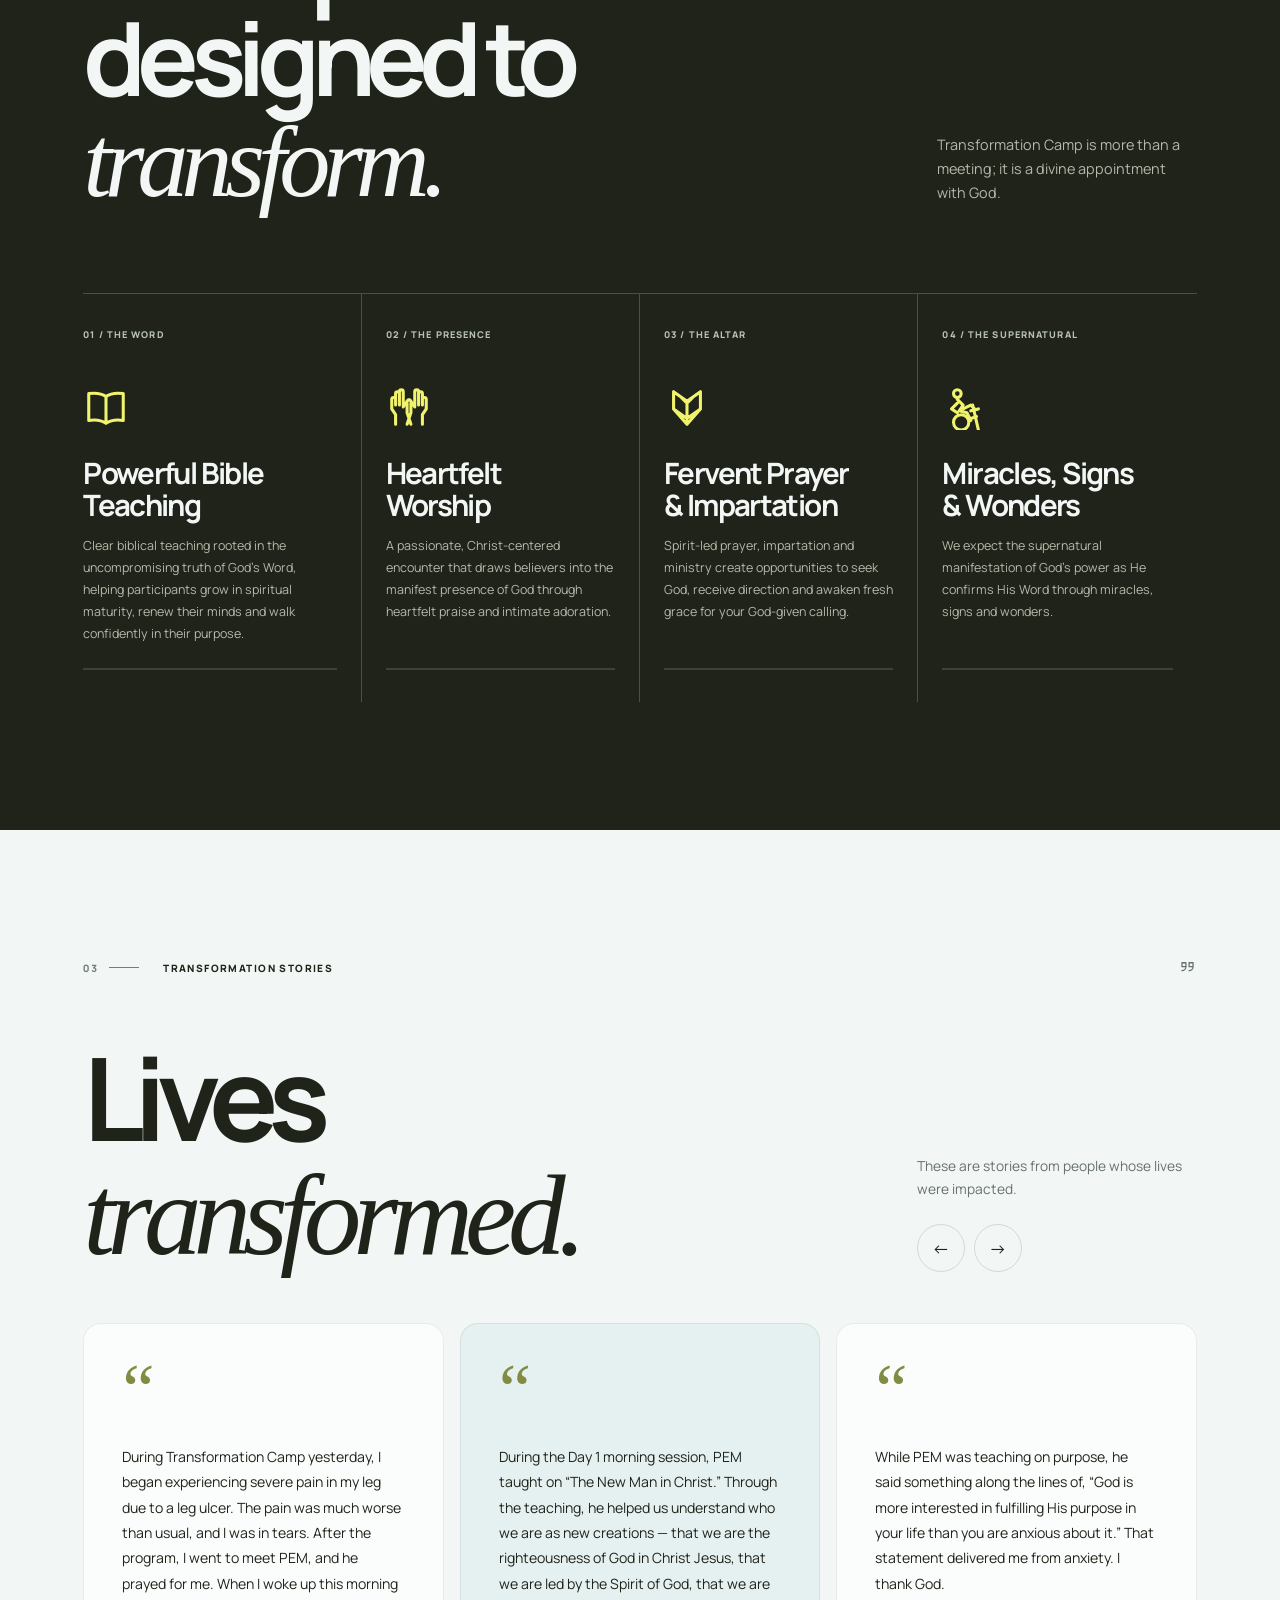
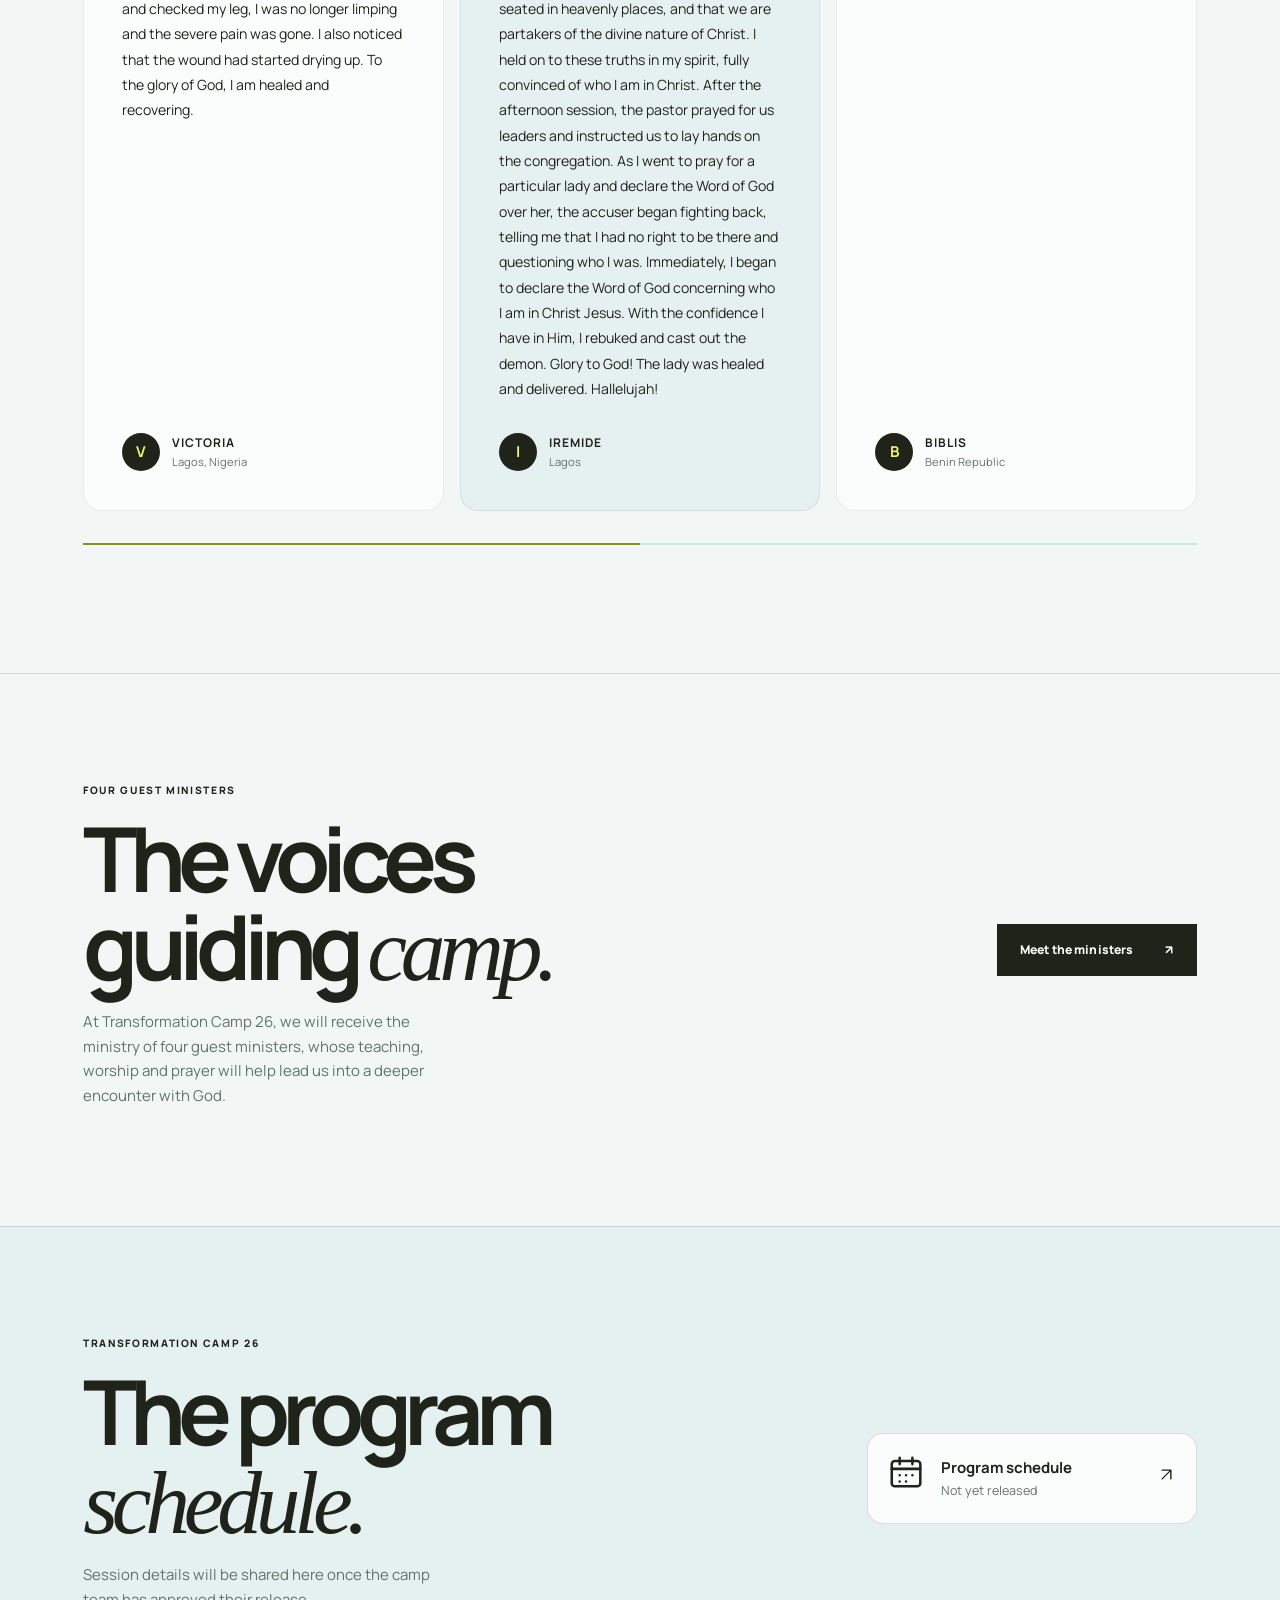
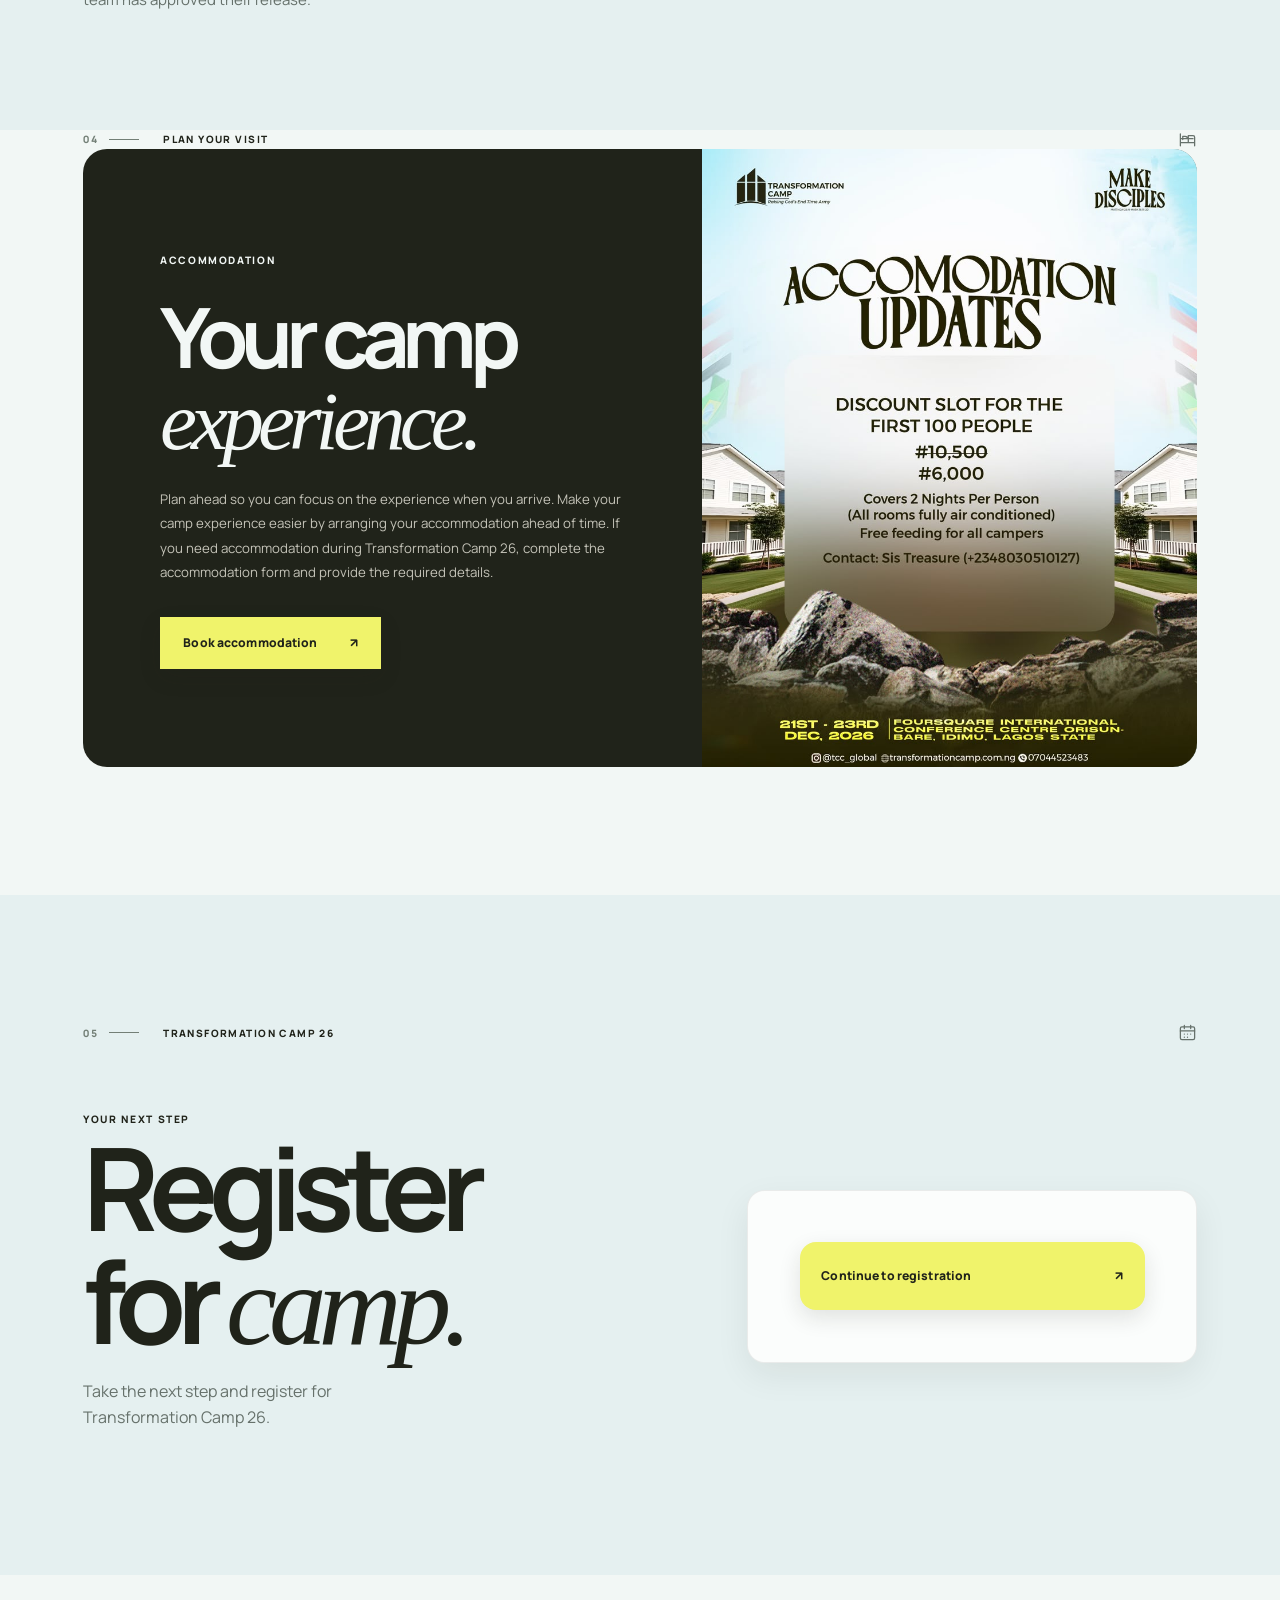
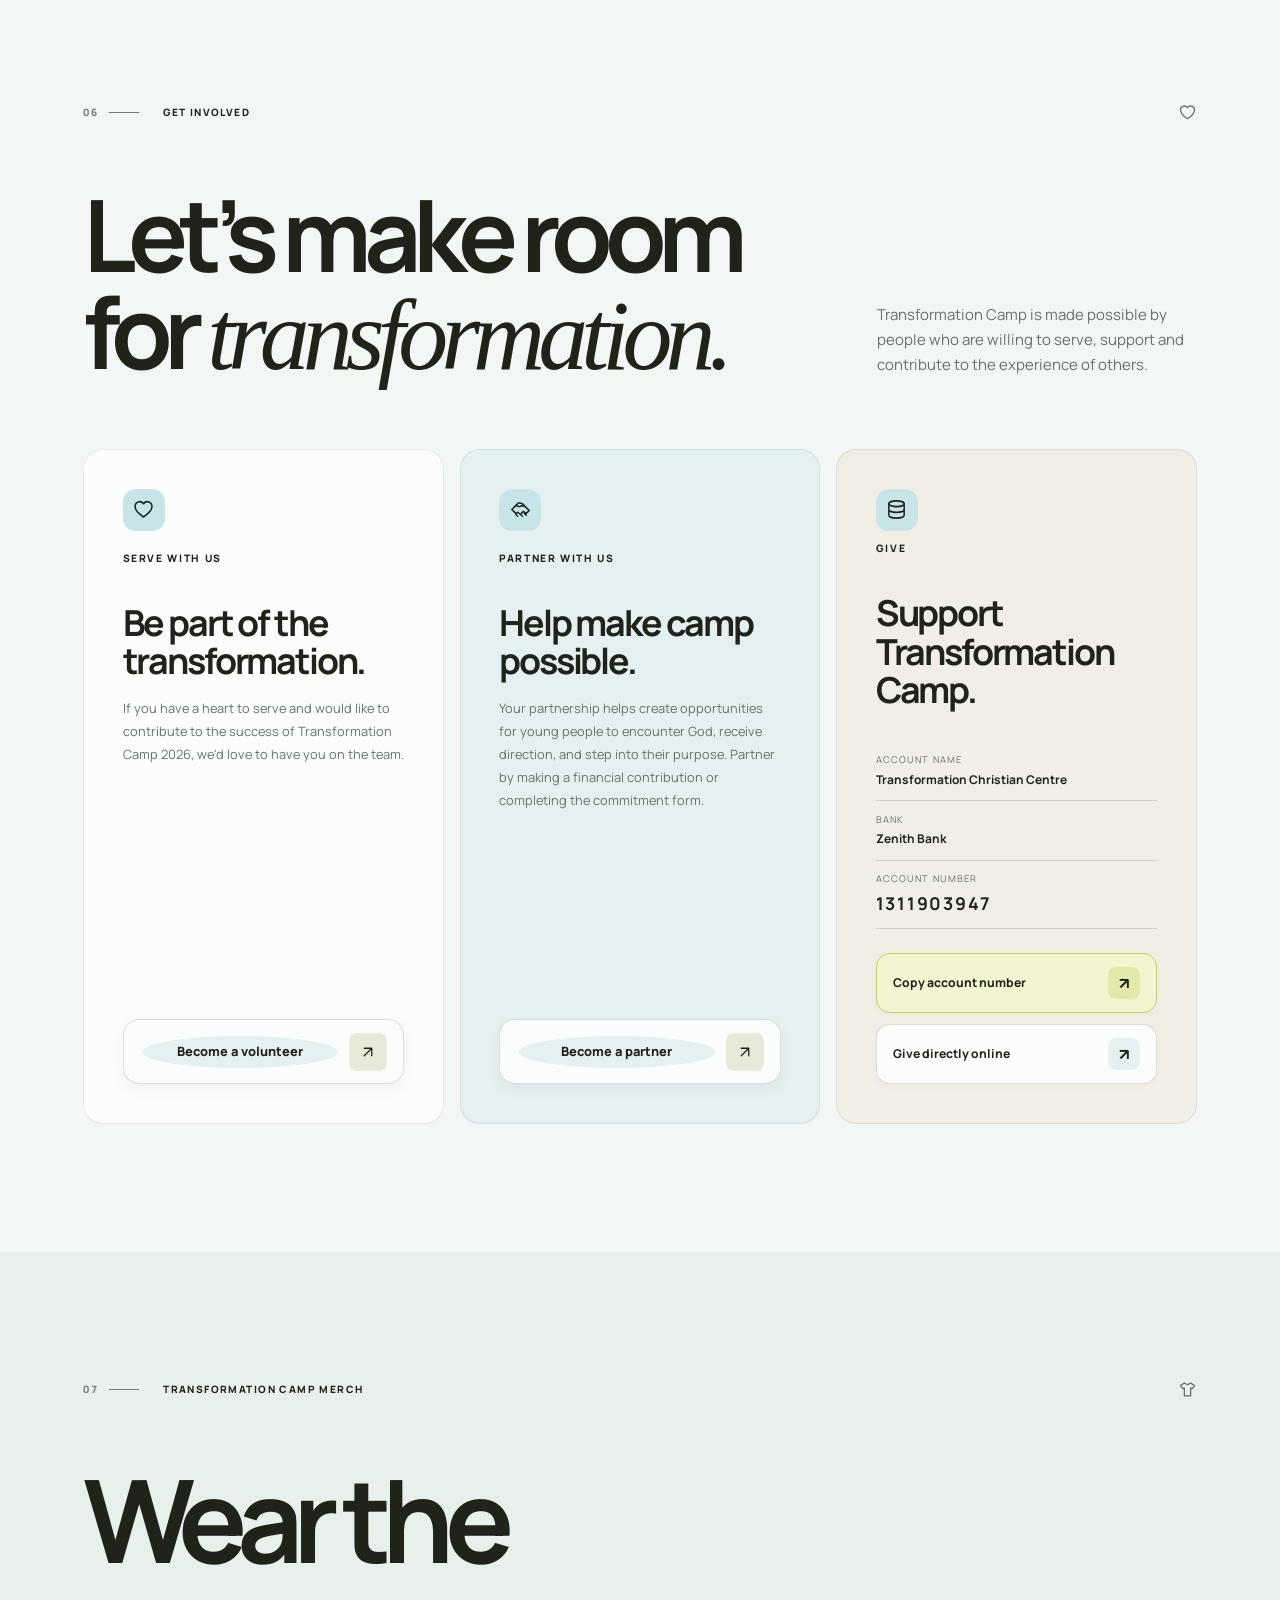
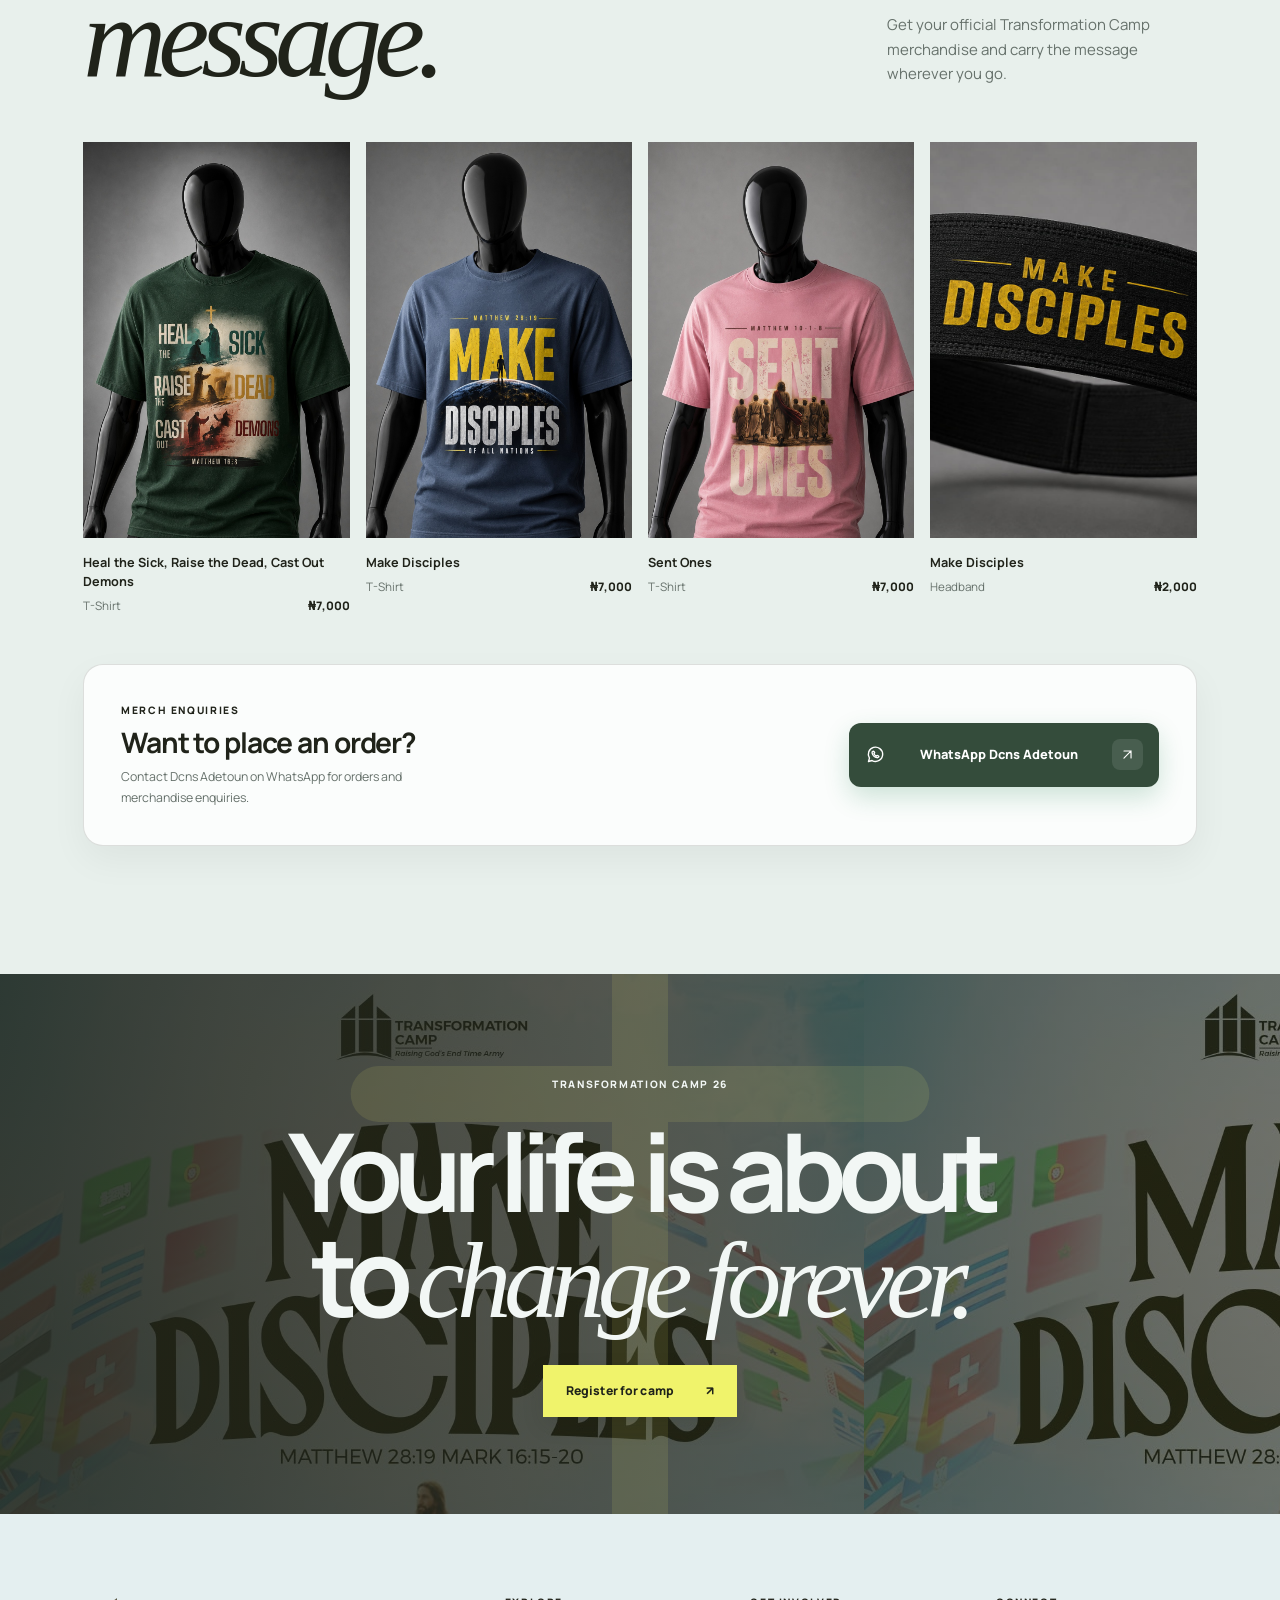
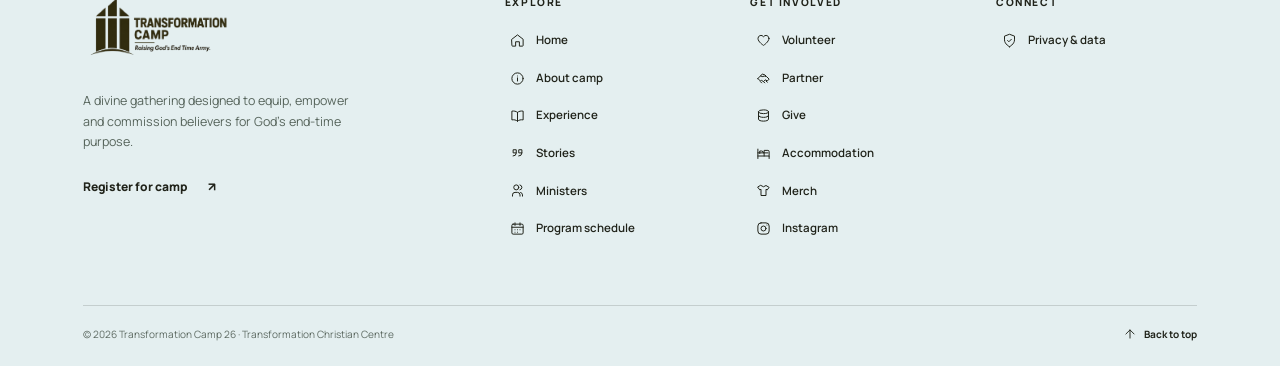
==== commit 484c33b0: "Update main event and hero section flyers" ====
--- a/index.html
+++ b/index.html
@@ -51,7 +51,7 @@
         <div class="flyer-details"><span>21st–23rd December 2026</span><span>Foursquare International Conference Centre, Orisunbare, Idimu, Lagos State</span></div>
         <a class="button button-lime" href="register.html">Register for camp <span aria-hidden="true">↗</span></a>
       </div>
-      <figure class="flyer-feature-art reveal"><img src="assets/camp-hero.jpeg" alt="Transformation Camp 26 main flyer: Make Disciples, 21st–23rd December 2026 at Foursquare International Conference Centre, Orisunbare, Idimu, Lagos State." loading="lazy"><figcaption>Transformation Camp 26 · Official event flyer</figcaption></figure>
+      <figure class="flyer-feature-art reveal"><img src="assets/camp-main-flyer-2026.jpeg" alt="Transformation Camp 26 main flyer: Make Disciples, 21st–23rd December 2026 at Foursquare International Conference Centre, Orisunbare, Idimu, Lagos State." loading="lazy"><figcaption>Transformation Camp 26 · Official event flyer</figcaption></figure>
     </section>
 
     <section class="intro section-pad" id="about">
--- a/styles.css
+++ b/styles.css
@@ -2,7 +2,7 @@
 *{box-sizing:border-box}html{scroll-behavior:smooth;scroll-padding-top:90px}body{margin:0;background:var(--paper);color:var(--ink);font-family:var(--sans);font-size:15px;line-height:1.65;-webkit-font-smoothing:antialiased}img{max-width:100%}body.menu-open{overflow:hidden}a{color:inherit;text-decoration:none}button{font:inherit;color:inherit}.skip-link{position:fixed;top:1rem;left:1rem;z-index:1000;padding:.8rem 1rem;background:var(--lime);transform:translateY(-180%)}.skip-link:focus{transform:none}a:focus-visible,button:focus-visible{outline:2px solid #768020;outline-offset:4px}.section-pad{padding-left:var(--gutter);padding-right:var(--gutter)}.site-header{height:82px;padding:0 var(--gutter);position:sticky;top:0;z-index:30;display:flex;align-items:center;justify-content:space-between;background:rgba(243,241,233,.94);backdrop-filter:blur(16px);border-bottom:1px solid rgba(24,24,18,.08)}.brand img{display:block;width:clamp(118px,13vw,160px);height:auto}.desktop-nav{display:flex;gap:clamp(1.25rem,3vw,3rem);margin-left:auto;margin-right:2rem}.desktop-nav a,.footer-column a{font-size:.78rem;font-weight:600;transition:opacity var(--fast)}.desktop-nav a:hover,.footer-column a:hover{opacity:.55}.button{min-height:52px;padding:0 1.4rem;display:inline-flex;gap:2rem;align-items:center;justify-content:space-between;border:1px solid transparent;font-size:.76rem;font-weight:800;letter-spacing:.01em;transition:transform var(--fast) var(--ease),background var(--fast),color var(--fast),box-shadow var(--fast)}.button:hover{transform:translateY(-3px);box-shadow:0 8px 24px #16161020}.button:active{transform:translateY(-1px) scale(.985)}.button-dark{background:var(--ink);color:var(--white)}.button-dark:hover{background:#38382e}.button-lime{background:var(--lime);color:var(--ink)}.button-lime:hover{background:#e0e98a}.header-cta{min-height:42px;padding:0 1rem 0 1.2rem}.menu-toggle{display:none;border:0;background:none;padding:10px}.mobile-nav{display:none}
 .hero{min-height:max(660px,calc(100svh - 82px));position:relative;overflow:hidden;isolation:isolate;background:#252720;color:#fff}
 .hero-image,.hero-shade{position:absolute;inset:0;z-index:-1}
-.hero-image{background-image:url('assets/camp-hero.jpeg');background-size:cover;background-position:center 45%;transform:scale(1.045);animation:hero-reveal 1.25s var(--ease) both}
+.hero-image{background-image:url('assets/camp-main-flyer-2026.jpeg');background-size:auto min(92%,820px);background-position:right center;background-repeat:no-repeat;animation:hero-reveal 1.25s var(--ease) both}
 .hero-shade{background:linear-gradient(90deg,rgba(13,17,15,.96),rgba(13,17,15,.9) 58%,rgba(13,17,15,.3)),linear-gradient(0deg,rgba(13,17,15,.5),transparent 32%)}
 .hero-content{width:min(980px,84%);padding:clamp(4rem,7vw,7rem) var(--gutter) 7rem;animation:content-rise .85s .12s var(--ease) both}
 .eyebrow{font-size:.64rem;font-weight:800;letter-spacing:.16em;text-transform:uppercase}
@@ -95,7 +95,7 @@
 .reveal{opacity:0;transform:translateY(26px);transition:opacity .75s var(--ease),transform .75s var(--ease)}.reveal.is-visible{opacity:1;transform:translateY(0)}
 .experience-card.reveal:nth-child(2),.mandate.reveal:nth-child(2),.involved-card.reveal:nth-child(2){transition-delay:90ms}
 .experience-card.reveal:nth-child(3){transition-delay:160ms}.experience-card.reveal:nth-child(4){transition-delay:230ms}.involved-card.reveal:nth-child(3){transition-delay:180ms}
-@keyframes hero-reveal{from{transform:scale(1.12);filter:brightness(.7)}to{transform:scale(1.045);filter:brightness(1)}}
+@keyframes hero-reveal{from{filter:brightness(.7)}to{filter:brightness(1)}}
 @keyframes content-rise{from{opacity:0;transform:translateY(20px)}to{opacity:1;transform:translateY(0)}}
 @keyframes slow-rotate{to{transform:rotate(336deg)}}
 @media(min-width:1500px){.hero{min-height:calc(100svh - 82px)}.hero-content{padding-top:12vh}.experience-card{min-height:360px}}
@@ -106,7 +106,7 @@
   .menu-toggle[aria-expanded=true] span:first-child{transform:translateY(3.75px) rotate(45deg)}.menu-toggle[aria-expanded=true] span:last-child{transform:translateY(-3.75px) rotate(-45deg)}
   .mobile-nav{position:fixed;inset:0;z-index:1;background:var(--paper);padding:6rem 1.5rem 2rem;display:flex;flex-direction:column;justify-content:center;gap:1.3rem;opacity:0;visibility:hidden;transform:translateY(-8px);transition:opacity .25s,transform .25s,visibility .25s}
   .mobile-nav.is-open{opacity:1;visibility:visible;transform:none}.mobile-nav>a:not(.button){font-size:clamp(1.6rem,8vw,2.2rem);font-weight:700;letter-spacing:-.05em}.mobile-nav .button{margin-top:1rem}
-  .hero{min-height:max(620px,calc(100svh - 68px))}.hero-image{background-position:58% center}.hero-shade{background:linear-gradient(90deg,rgba(13,17,15,.68),rgba(13,17,15,.28)),linear-gradient(0deg,rgba(13,17,15,.45),transparent 35%)}
+  .hero{min-height:max(620px,calc(100svh - 68px))}.hero-image{background-size:min(90%,340px) auto;background-position:center 56%}.hero-shade{background:linear-gradient(90deg,rgba(13,17,15,.68),rgba(13,17,15,.28)),linear-gradient(0deg,rgba(13,17,15,.45),transparent 35%)}
   .hero-content{width:100%;padding:clamp(3.5rem,11vh,5rem) var(--gutter) 7rem}.hero h1{font-size:clamp(3.4rem,15vw,5.6rem);margin:1.4rem 0 1rem;overflow-wrap:break-word}.hero-copy{max-width:380px;font-size:.91rem}
   .hero-actions{align-items:flex-start;flex-direction:column;gap:1.2rem;margin-top:1.6rem}.hero-actions .button{min-width:210px}.hero-bottom{bottom:1rem;flex-wrap:wrap;row-gap:.6rem;font-size:.52rem}.hero-bottom span:nth-child(2){display:none}.hero-bottom a{margin-left:auto}.hero-index{display:none}
   .intro-grid{grid-template-columns:1fr;gap:1.7rem;margin:3rem 0 4rem}.intro .display{font-size:clamp(4rem,16vw,6rem)}.intro-copy{max-width:450px}
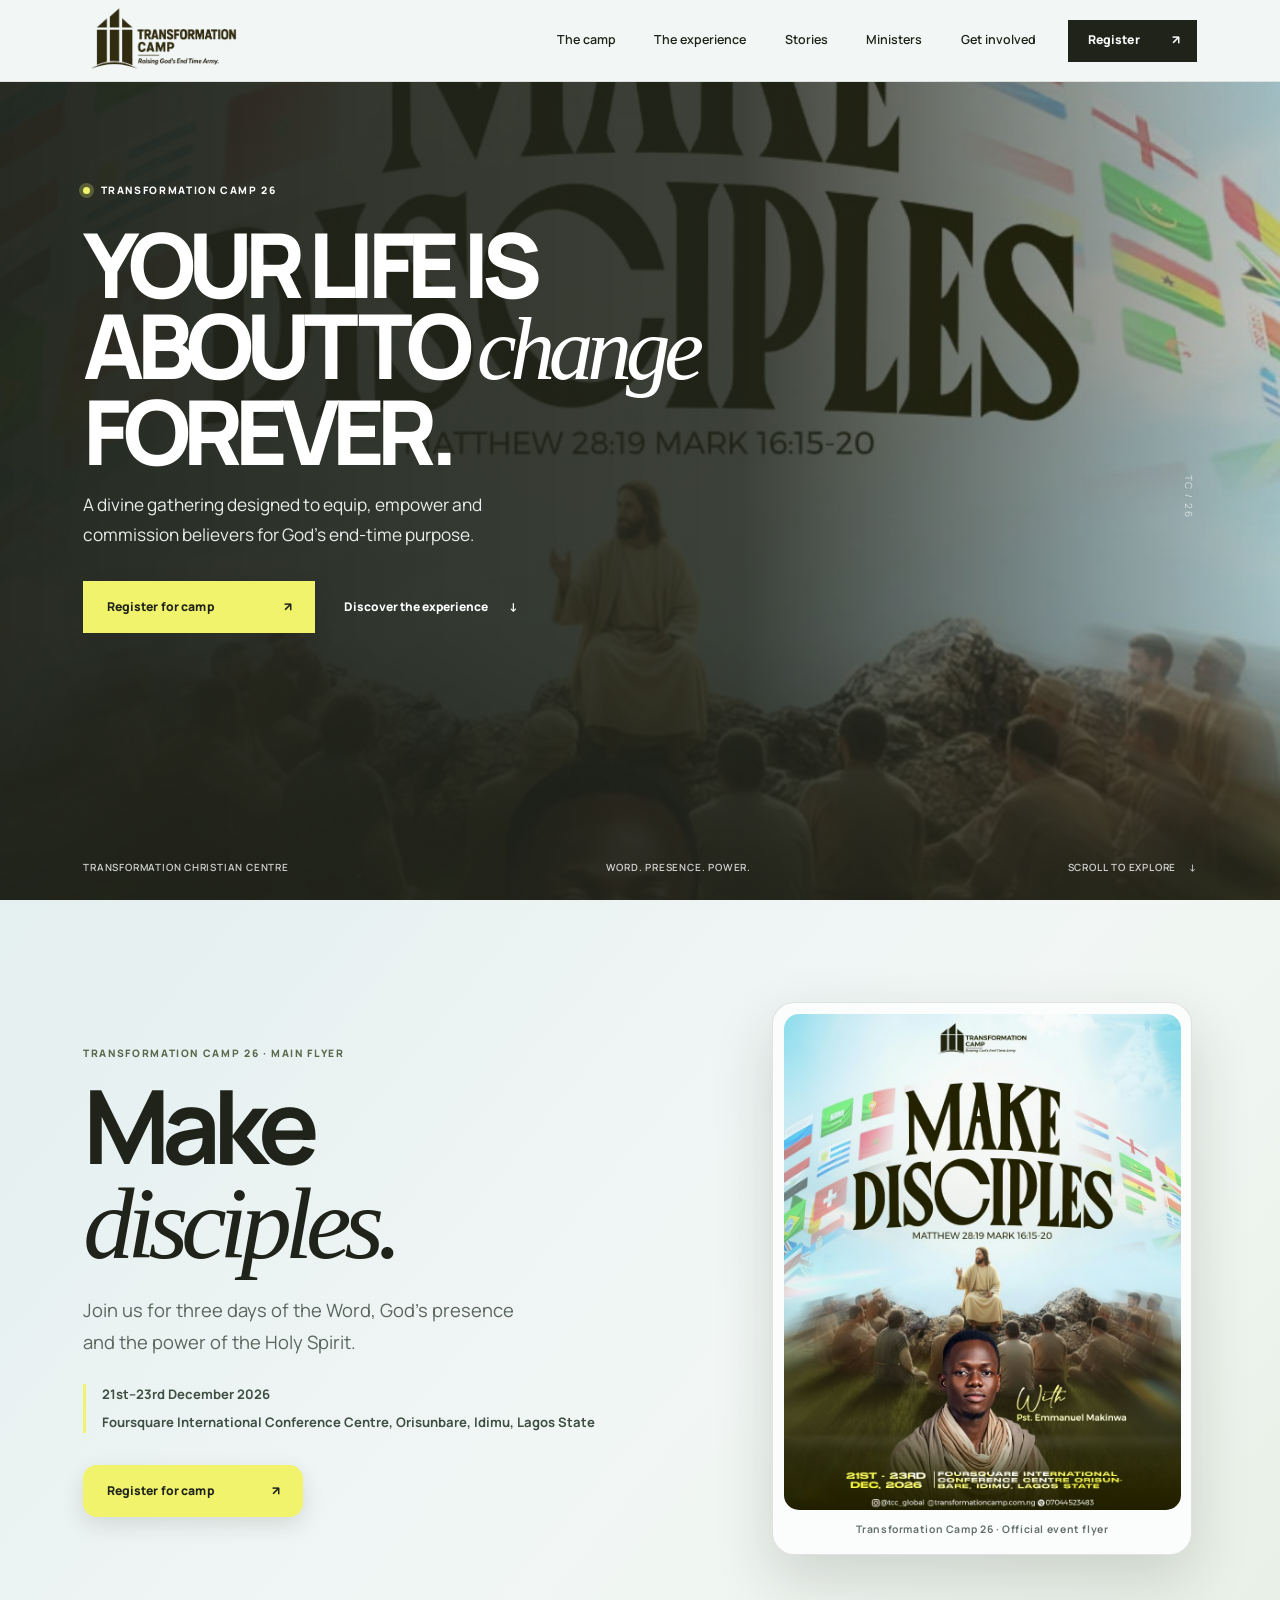
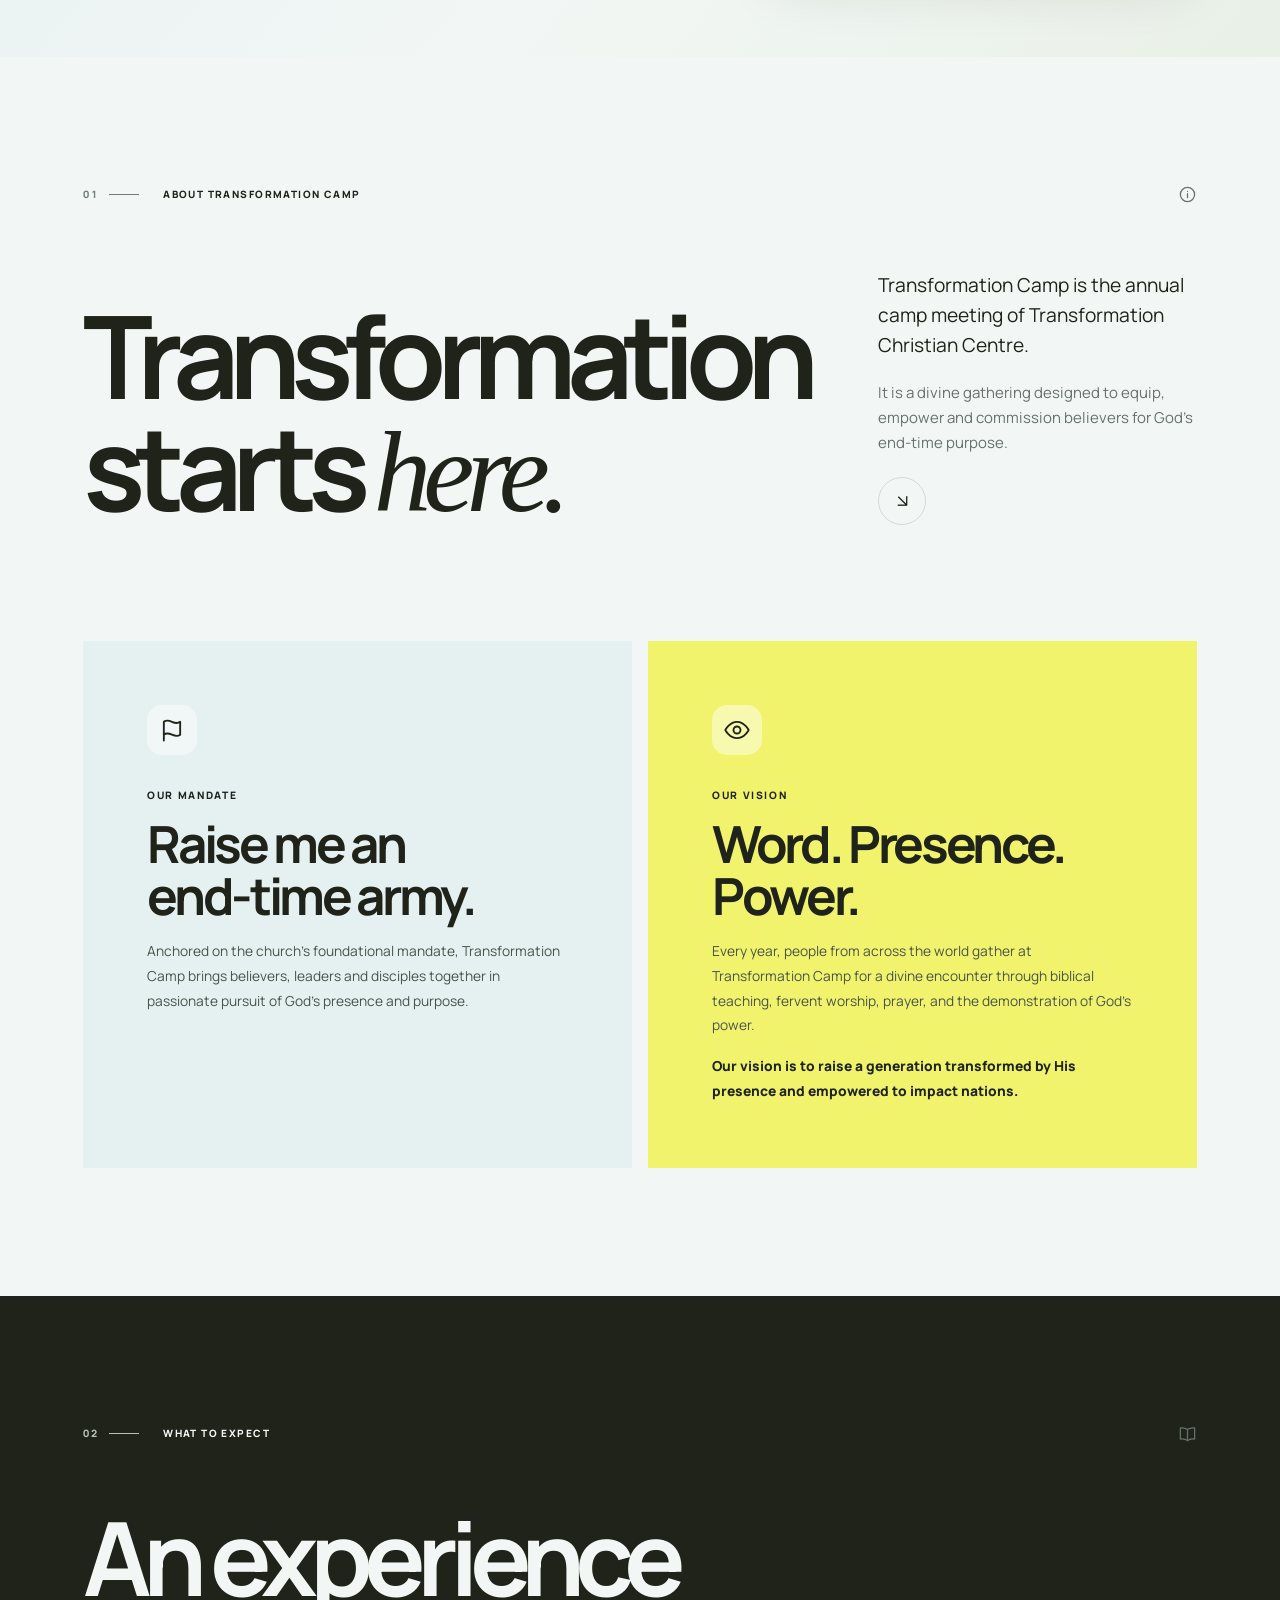
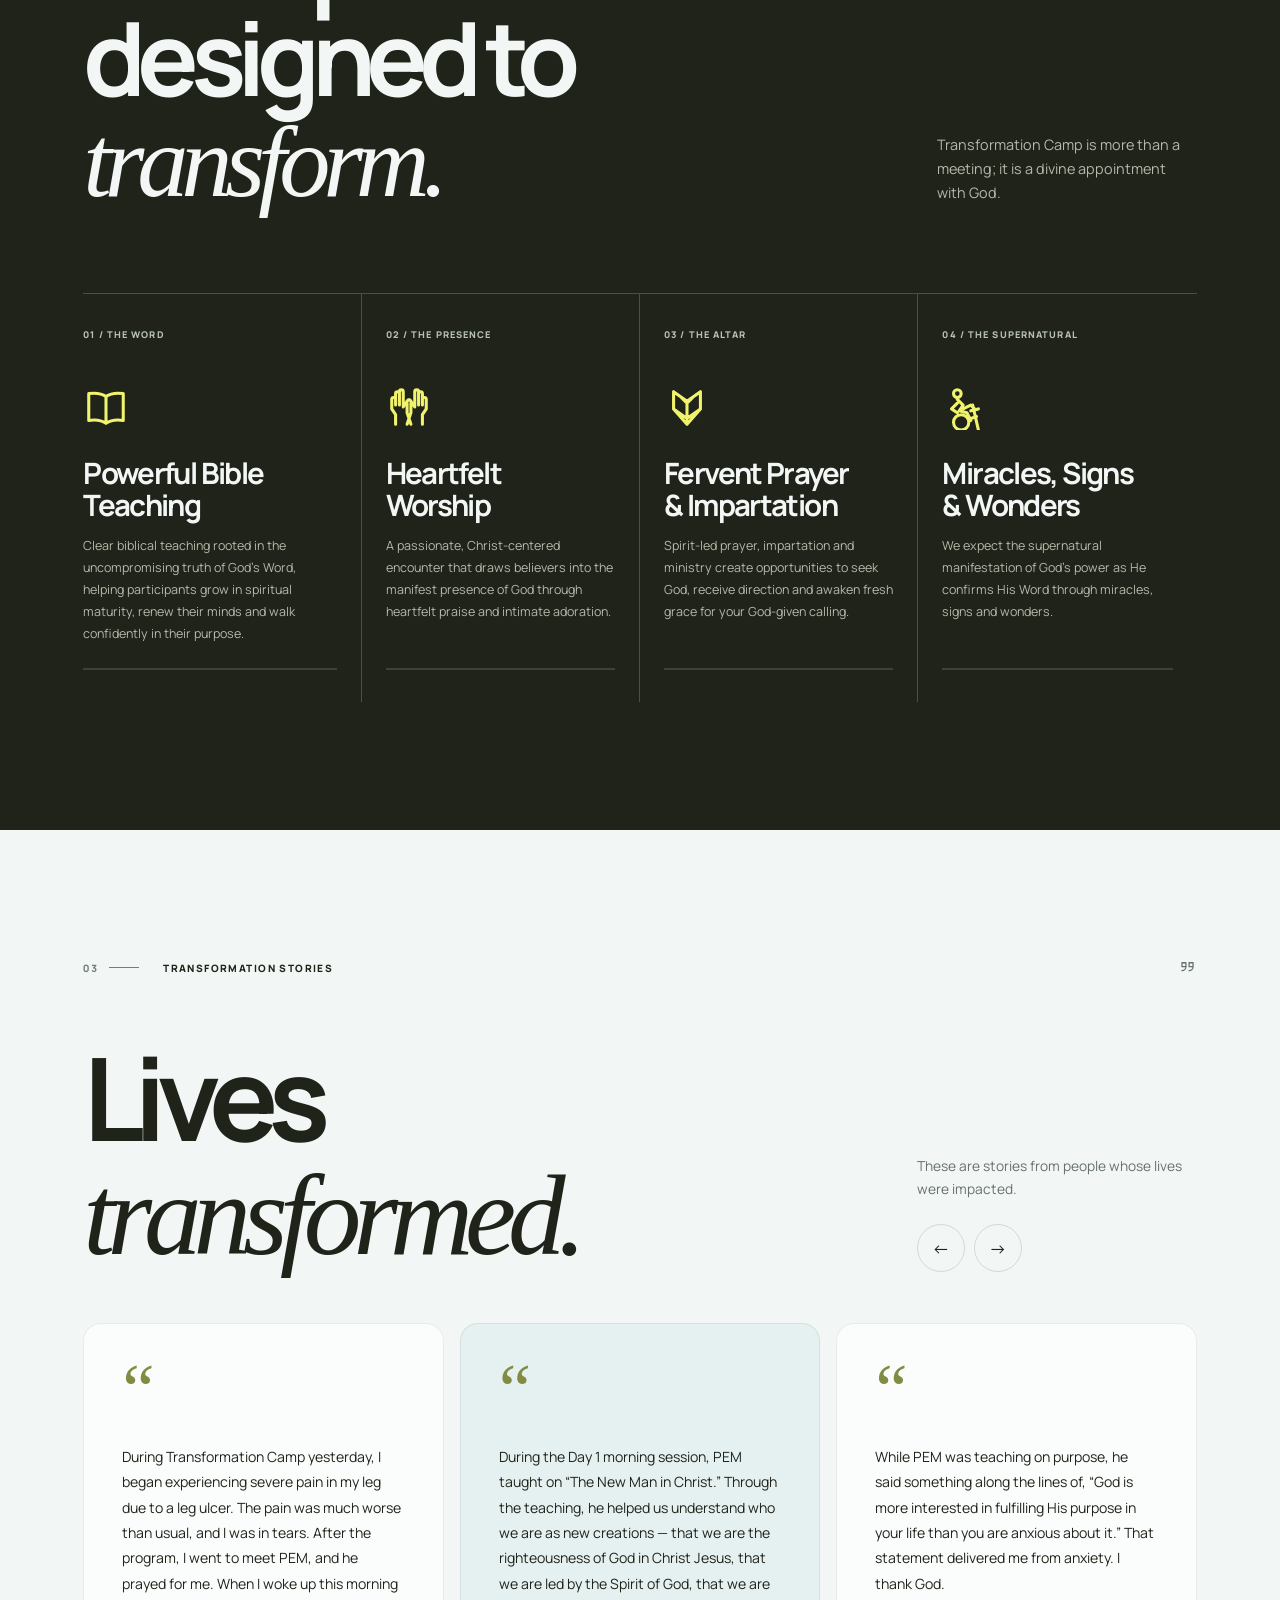
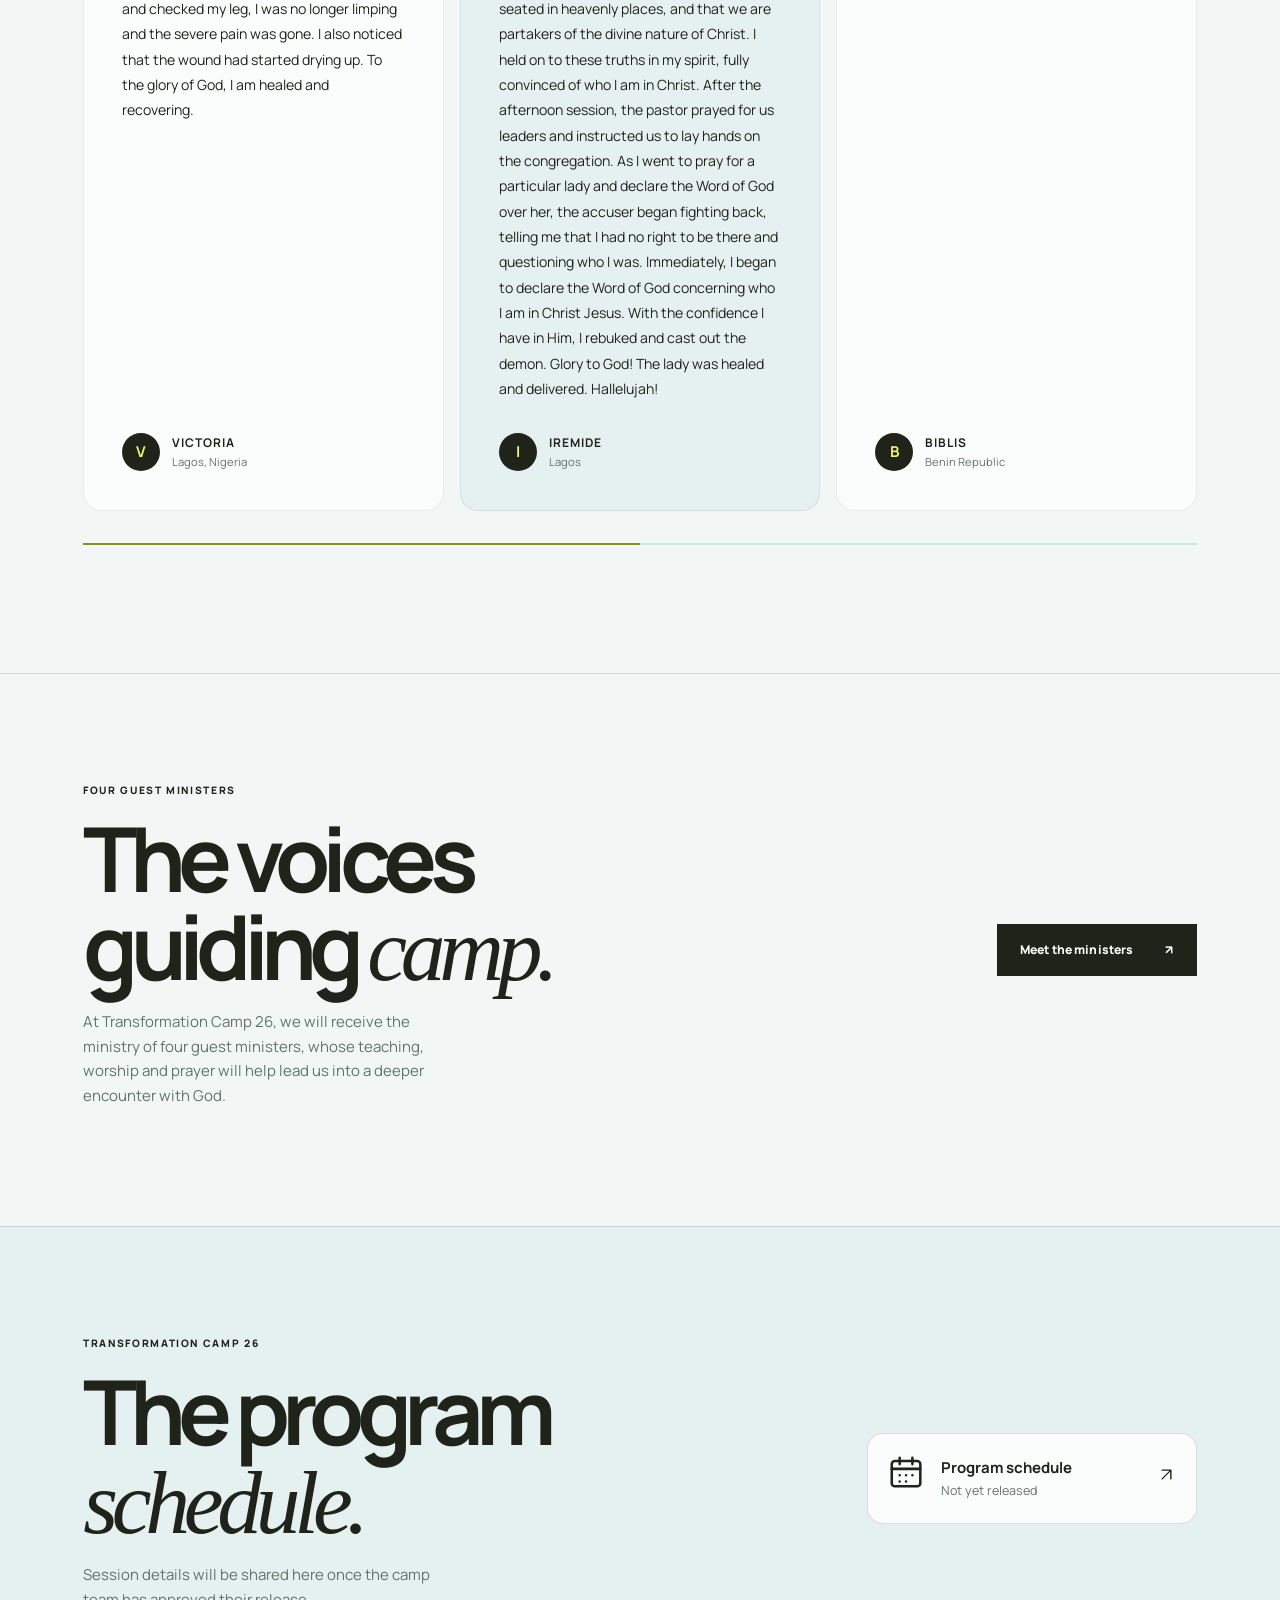
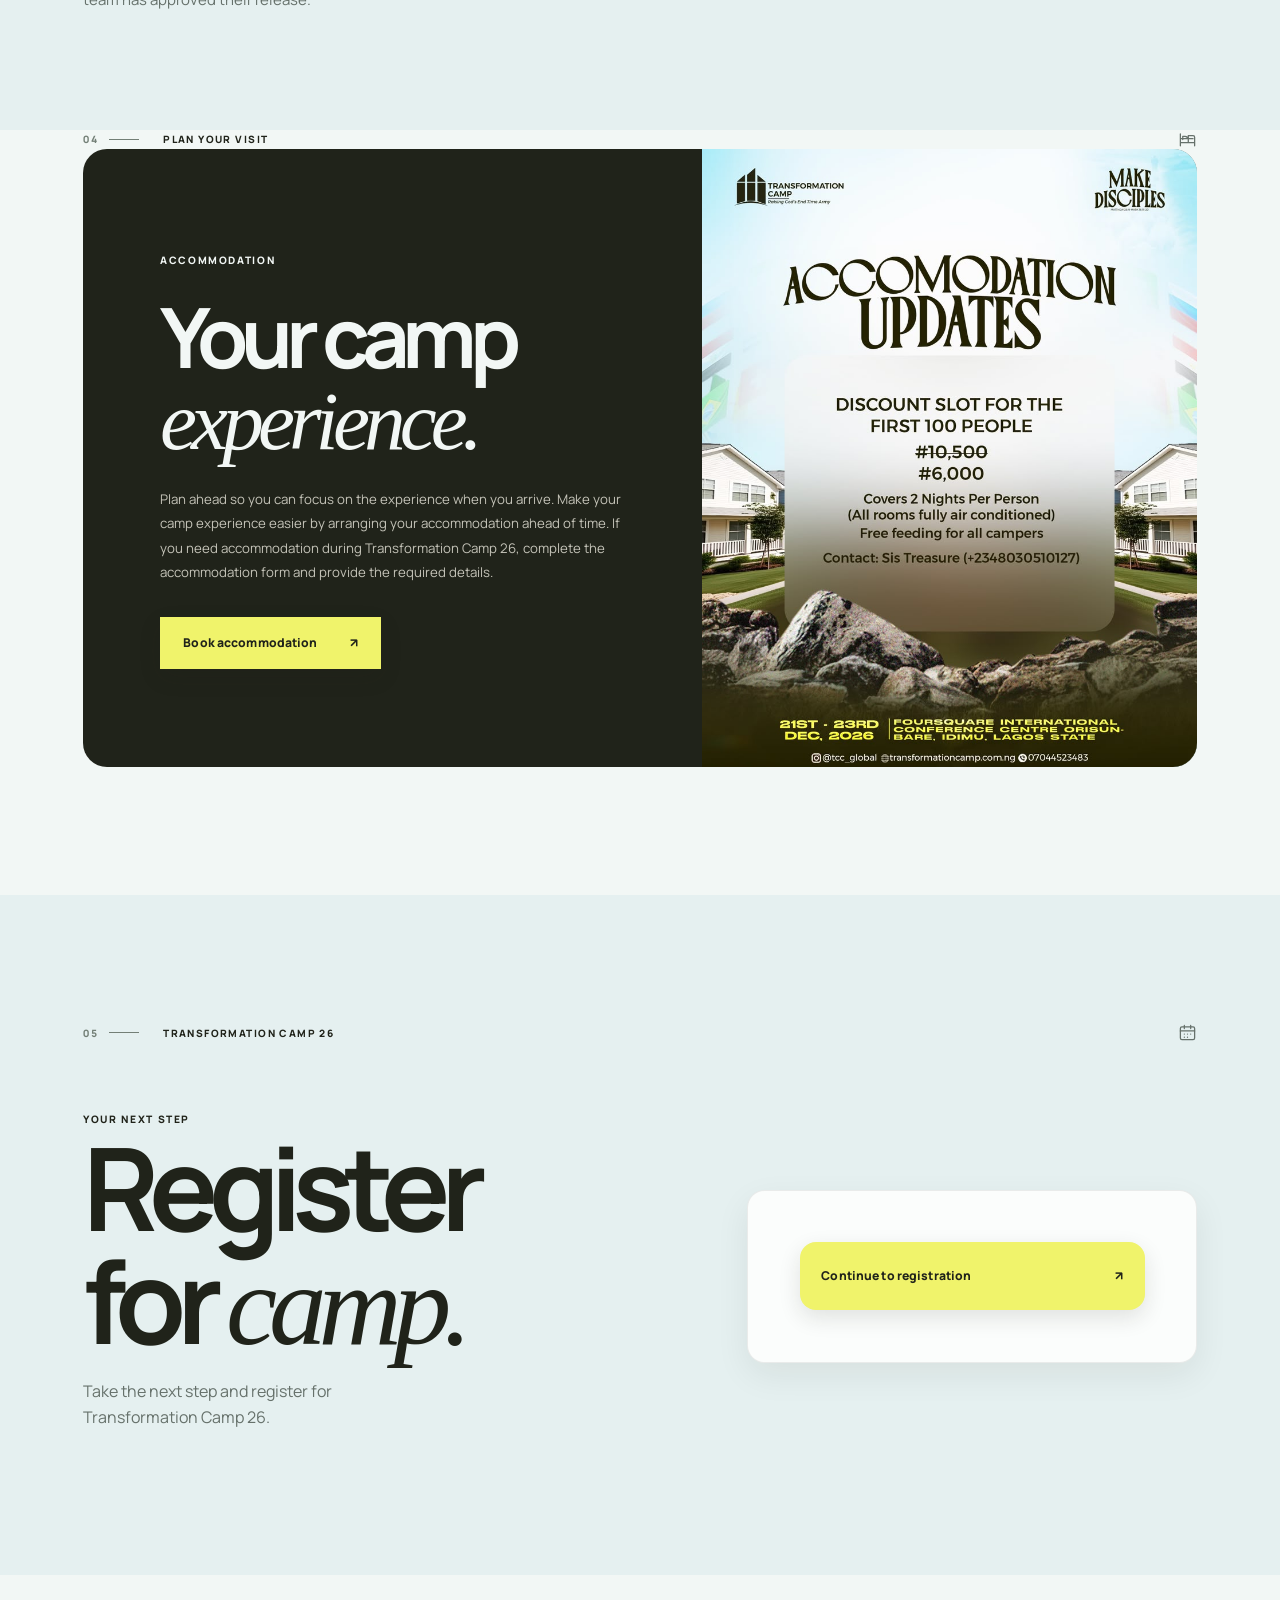
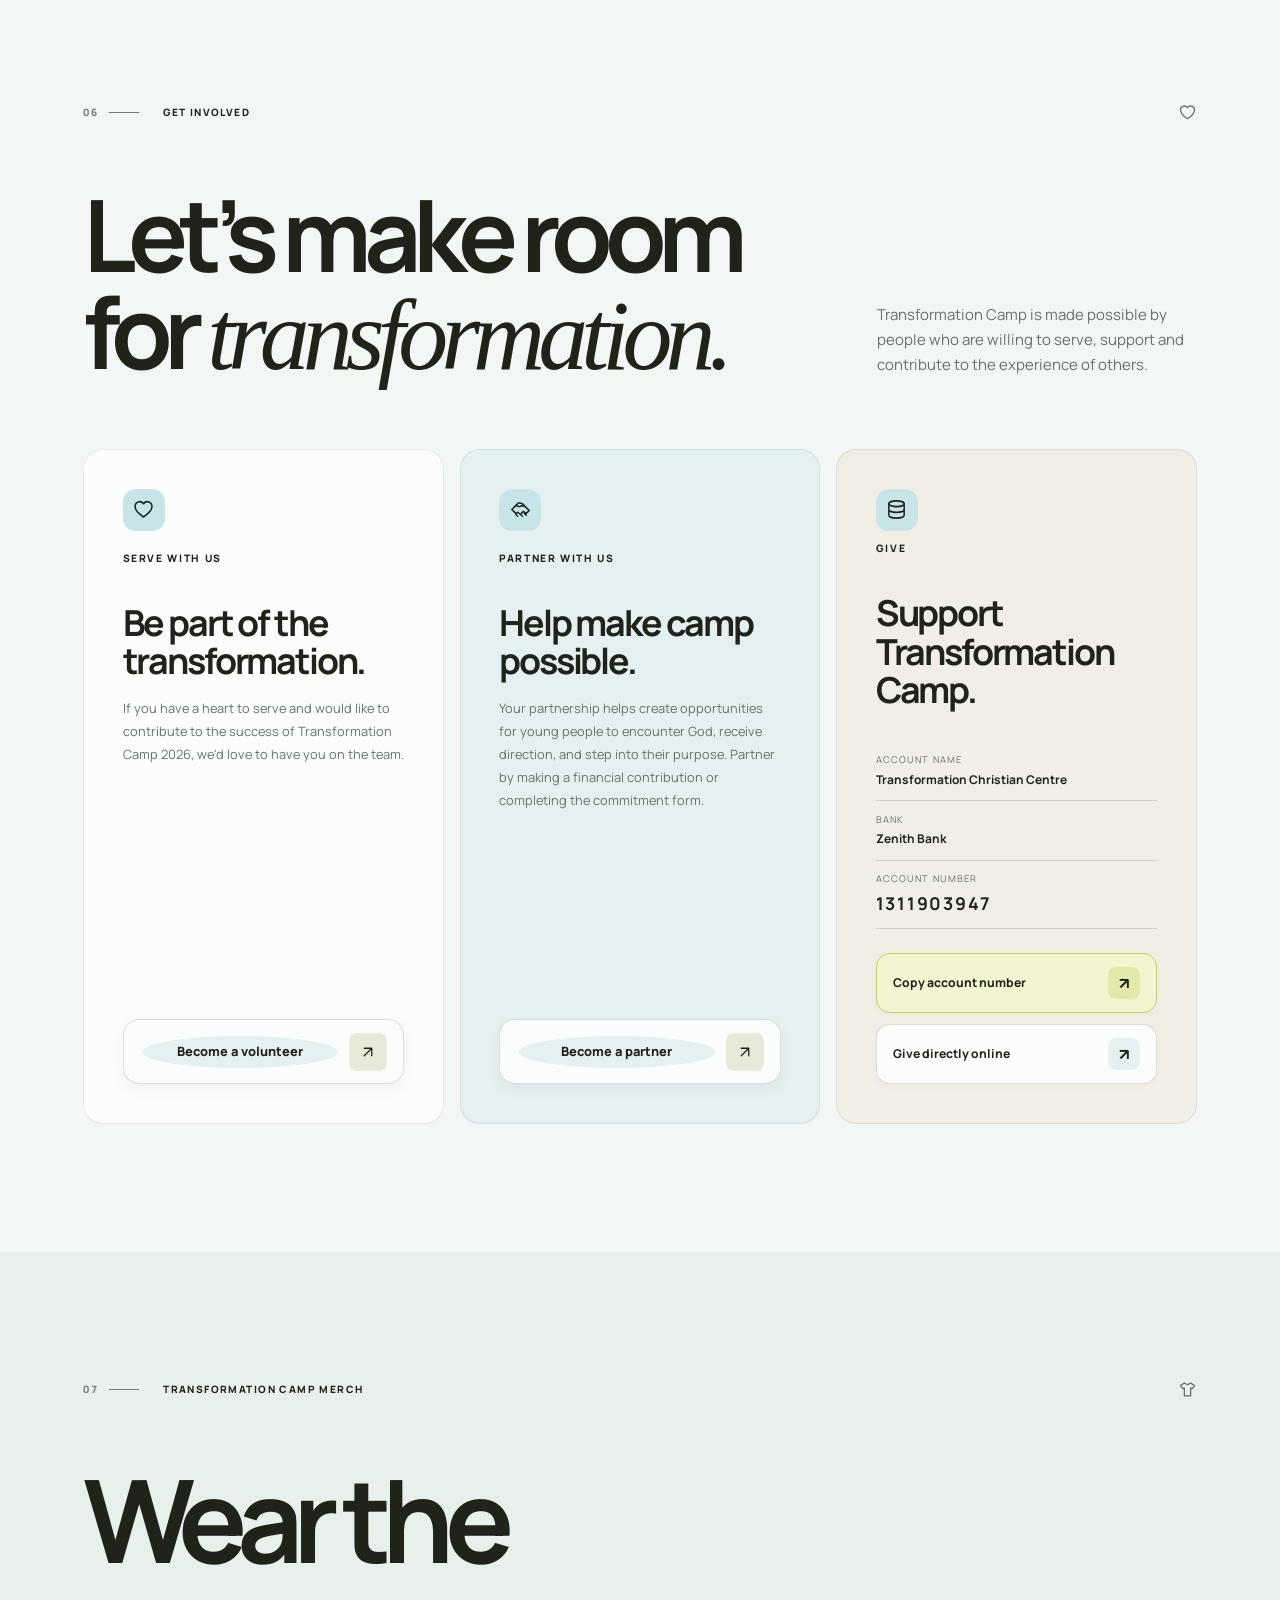
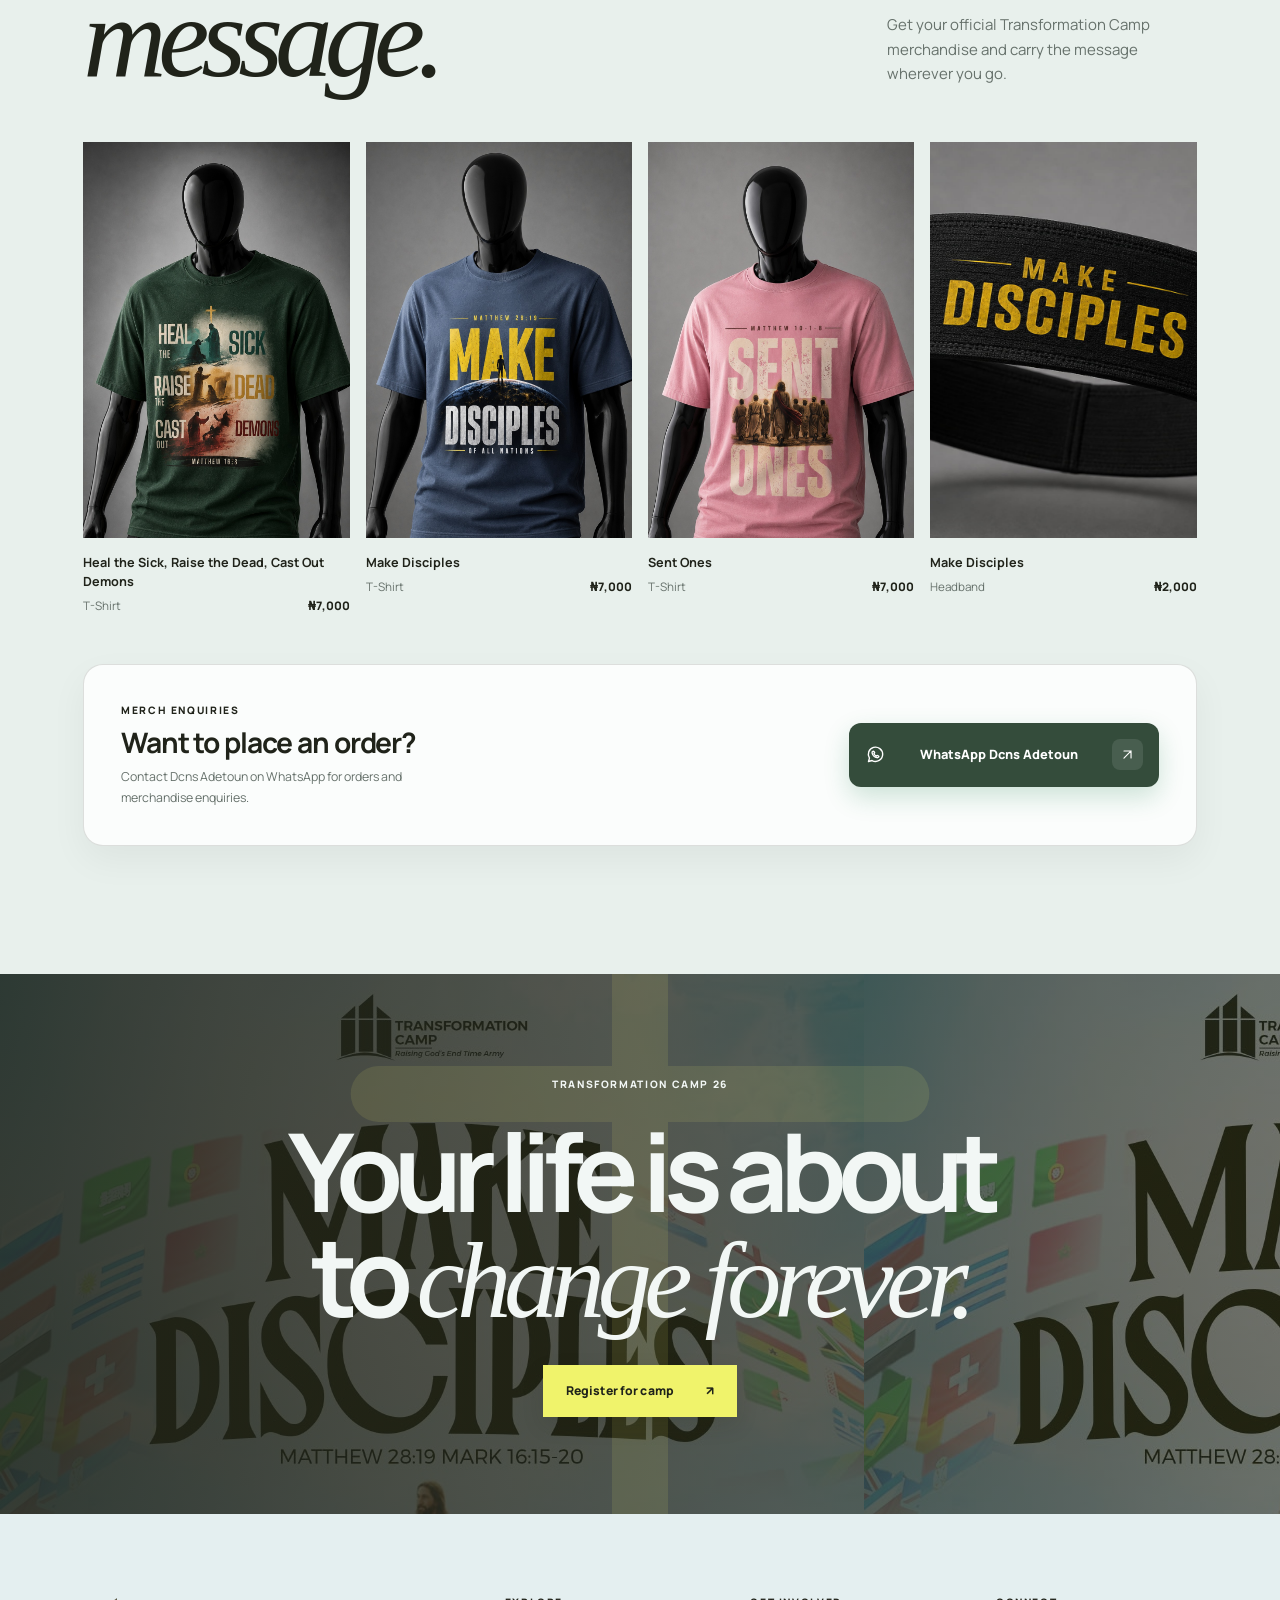
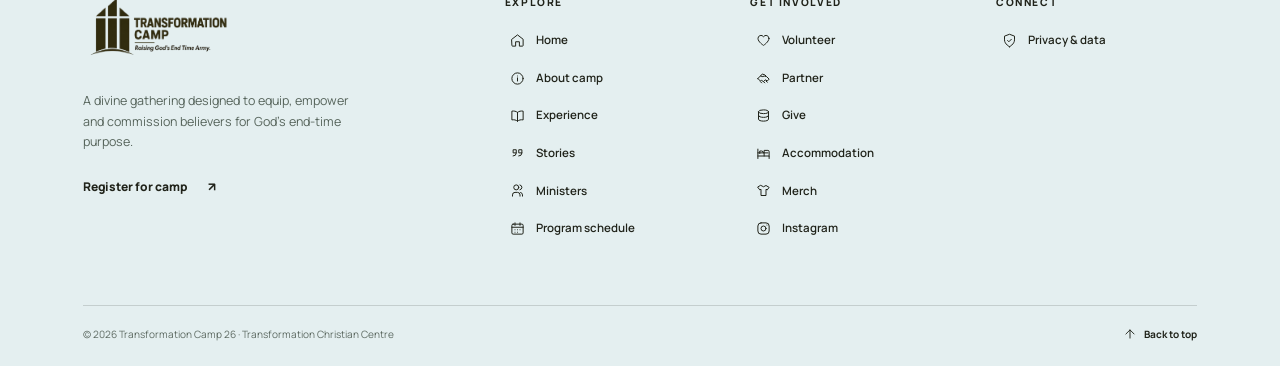
==== commit 38c70049: "Add pastors and ministers registration page" ====
--- a/index.html
+++ b/index.html
@@ -51,7 +51,7 @@
         <div class="flyer-details"><span>21st–23rd December 2026</span><span>Foursquare International Conference Centre, Orisunbare, Idimu, Lagos State</span></div>
         <a class="button button-lime" href="register.html">Register for camp <span aria-hidden="true">↗</span></a>
       </div>
-      <figure class="flyer-feature-art reveal"><img src="assets/camp-main-flyer-2026.jpeg" alt="Transformation Camp 26 main flyer: Make Disciples, 21st–23rd December 2026 at Foursquare International Conference Centre, Orisunbare, Idimu, Lagos State." loading="lazy"><figcaption>Transformation Camp 26 · Official event flyer</figcaption></figure>
+      <figure class="flyer-feature-art reveal"><img src="assets/camp-hero.jpeg" alt="Transformation Camp 26 main flyer: Make Disciples, 21st–23rd December 2026 at Foursquare International Conference Centre, Orisunbare, Idimu, Lagos State." loading="lazy"><figcaption>Transformation Camp 26 · Official event flyer</figcaption></figure>
     </section>
 
     <section class="intro section-pad" id="about">
--- a/styles.css
+++ b/styles.css
@@ -2,7 +2,7 @@
 *{box-sizing:border-box}html{scroll-behavior:smooth;scroll-padding-top:90px}body{margin:0;background:var(--paper);color:var(--ink);font-family:var(--sans);font-size:15px;line-height:1.65;-webkit-font-smoothing:antialiased}img{max-width:100%}body.menu-open{overflow:hidden}a{color:inherit;text-decoration:none}button{font:inherit;color:inherit}.skip-link{position:fixed;top:1rem;left:1rem;z-index:1000;padding:.8rem 1rem;background:var(--lime);transform:translateY(-180%)}.skip-link:focus{transform:none}a:focus-visible,button:focus-visible{outline:2px solid #768020;outline-offset:4px}.section-pad{padding-left:var(--gutter);padding-right:var(--gutter)}.site-header{height:82px;padding:0 var(--gutter);position:sticky;top:0;z-index:30;display:flex;align-items:center;justify-content:space-between;background:rgba(243,241,233,.94);backdrop-filter:blur(16px);border-bottom:1px solid rgba(24,24,18,.08)}.brand img{display:block;width:clamp(118px,13vw,160px);height:auto}.desktop-nav{display:flex;gap:clamp(1.25rem,3vw,3rem);margin-left:auto;margin-right:2rem}.desktop-nav a,.footer-column a{font-size:.78rem;font-weight:600;transition:opacity var(--fast)}.desktop-nav a:hover,.footer-column a:hover{opacity:.55}.button{min-height:52px;padding:0 1.4rem;display:inline-flex;gap:2rem;align-items:center;justify-content:space-between;border:1px solid transparent;font-size:.76rem;font-weight:800;letter-spacing:.01em;transition:transform var(--fast) var(--ease),background var(--fast),color var(--fast),box-shadow var(--fast)}.button:hover{transform:translateY(-3px);box-shadow:0 8px 24px #16161020}.button:active{transform:translateY(-1px) scale(.985)}.button-dark{background:var(--ink);color:var(--white)}.button-dark:hover{background:#38382e}.button-lime{background:var(--lime);color:var(--ink)}.button-lime:hover{background:#e0e98a}.header-cta{min-height:42px;padding:0 1rem 0 1.2rem}.menu-toggle{display:none;border:0;background:none;padding:10px}.mobile-nav{display:none}
 .hero{min-height:max(660px,calc(100svh - 82px));position:relative;overflow:hidden;isolation:isolate;background:#252720;color:#fff}
 .hero-image,.hero-shade{position:absolute;inset:0;z-index:-1}
-.hero-image{background-image:url('assets/camp-main-flyer-2026.jpeg');background-size:auto min(92%,820px);background-position:right center;background-repeat:no-repeat;animation:hero-reveal 1.25s var(--ease) both}
+.hero-image{background-image:url('assets/camp-hero.jpeg');background-size:cover;background-position:center 45%;transform:scale(1.045);animation:hero-reveal 1.25s var(--ease) both}
 .hero-shade{background:linear-gradient(90deg,rgba(13,17,15,.96),rgba(13,17,15,.9) 58%,rgba(13,17,15,.3)),linear-gradient(0deg,rgba(13,17,15,.5),transparent 32%)}
 .hero-content{width:min(980px,84%);padding:clamp(4rem,7vw,7rem) var(--gutter) 7rem;animation:content-rise .85s .12s var(--ease) both}
 .eyebrow{font-size:.64rem;font-weight:800;letter-spacing:.16em;text-transform:uppercase}
@@ -95,7 +95,7 @@
 .reveal{opacity:0;transform:translateY(26px);transition:opacity .75s var(--ease),transform .75s var(--ease)}.reveal.is-visible{opacity:1;transform:translateY(0)}
 .experience-card.reveal:nth-child(2),.mandate.reveal:nth-child(2),.involved-card.reveal:nth-child(2){transition-delay:90ms}
 .experience-card.reveal:nth-child(3){transition-delay:160ms}.experience-card.reveal:nth-child(4){transition-delay:230ms}.involved-card.reveal:nth-child(3){transition-delay:180ms}
-@keyframes hero-reveal{from{filter:brightness(.7)}to{filter:brightness(1)}}
+@keyframes hero-reveal{from{transform:scale(1.12);filter:brightness(.7)}to{transform:scale(1.045);filter:brightness(1)}}
 @keyframes content-rise{from{opacity:0;transform:translateY(20px)}to{opacity:1;transform:translateY(0)}}
 @keyframes slow-rotate{to{transform:rotate(336deg)}}
 @media(min-width:1500px){.hero{min-height:calc(100svh - 82px)}.hero-content{padding-top:12vh}.experience-card{min-height:360px}}
@@ -106,7 +106,7 @@
   .menu-toggle[aria-expanded=true] span:first-child{transform:translateY(3.75px) rotate(45deg)}.menu-toggle[aria-expanded=true] span:last-child{transform:translateY(-3.75px) rotate(-45deg)}
   .mobile-nav{position:fixed;inset:0;z-index:1;background:var(--paper);padding:6rem 1.5rem 2rem;display:flex;flex-direction:column;justify-content:center;gap:1.3rem;opacity:0;visibility:hidden;transform:translateY(-8px);transition:opacity .25s,transform .25s,visibility .25s}
   .mobile-nav.is-open{opacity:1;visibility:visible;transform:none}.mobile-nav>a:not(.button){font-size:clamp(1.6rem,8vw,2.2rem);font-weight:700;letter-spacing:-.05em}.mobile-nav .button{margin-top:1rem}
-  .hero{min-height:max(620px,calc(100svh - 68px))}.hero-image{background-size:min(90%,340px) auto;background-position:center 56%}.hero-shade{background:linear-gradient(90deg,rgba(13,17,15,.68),rgba(13,17,15,.28)),linear-gradient(0deg,rgba(13,17,15,.45),transparent 35%)}
+  .hero{min-height:max(620px,calc(100svh - 68px))}.hero-image{background-position:58% center}.hero-shade{background:linear-gradient(90deg,rgba(13,17,15,.68),rgba(13,17,15,.28)),linear-gradient(0deg,rgba(13,17,15,.45),transparent 35%)}
   .hero-content{width:100%;padding:clamp(3.5rem,11vh,5rem) var(--gutter) 7rem}.hero h1{font-size:clamp(3.4rem,15vw,5.6rem);margin:1.4rem 0 1rem;overflow-wrap:break-word}.hero-copy{max-width:380px;font-size:.91rem}
   .hero-actions{align-items:flex-start;flex-direction:column;gap:1.2rem;margin-top:1.6rem}.hero-actions .button{min-width:210px}.hero-bottom{bottom:1rem;flex-wrap:wrap;row-gap:.6rem;font-size:.52rem}.hero-bottom span:nth-child(2){display:none}.hero-bottom a{margin-left:auto}.hero-index{display:none}
   .intro-grid{grid-template-columns:1fr;gap:1.7rem;margin:3rem 0 4rem}.intro .display{font-size:clamp(4rem,16vw,6rem)}.intro-copy{max-width:450px}
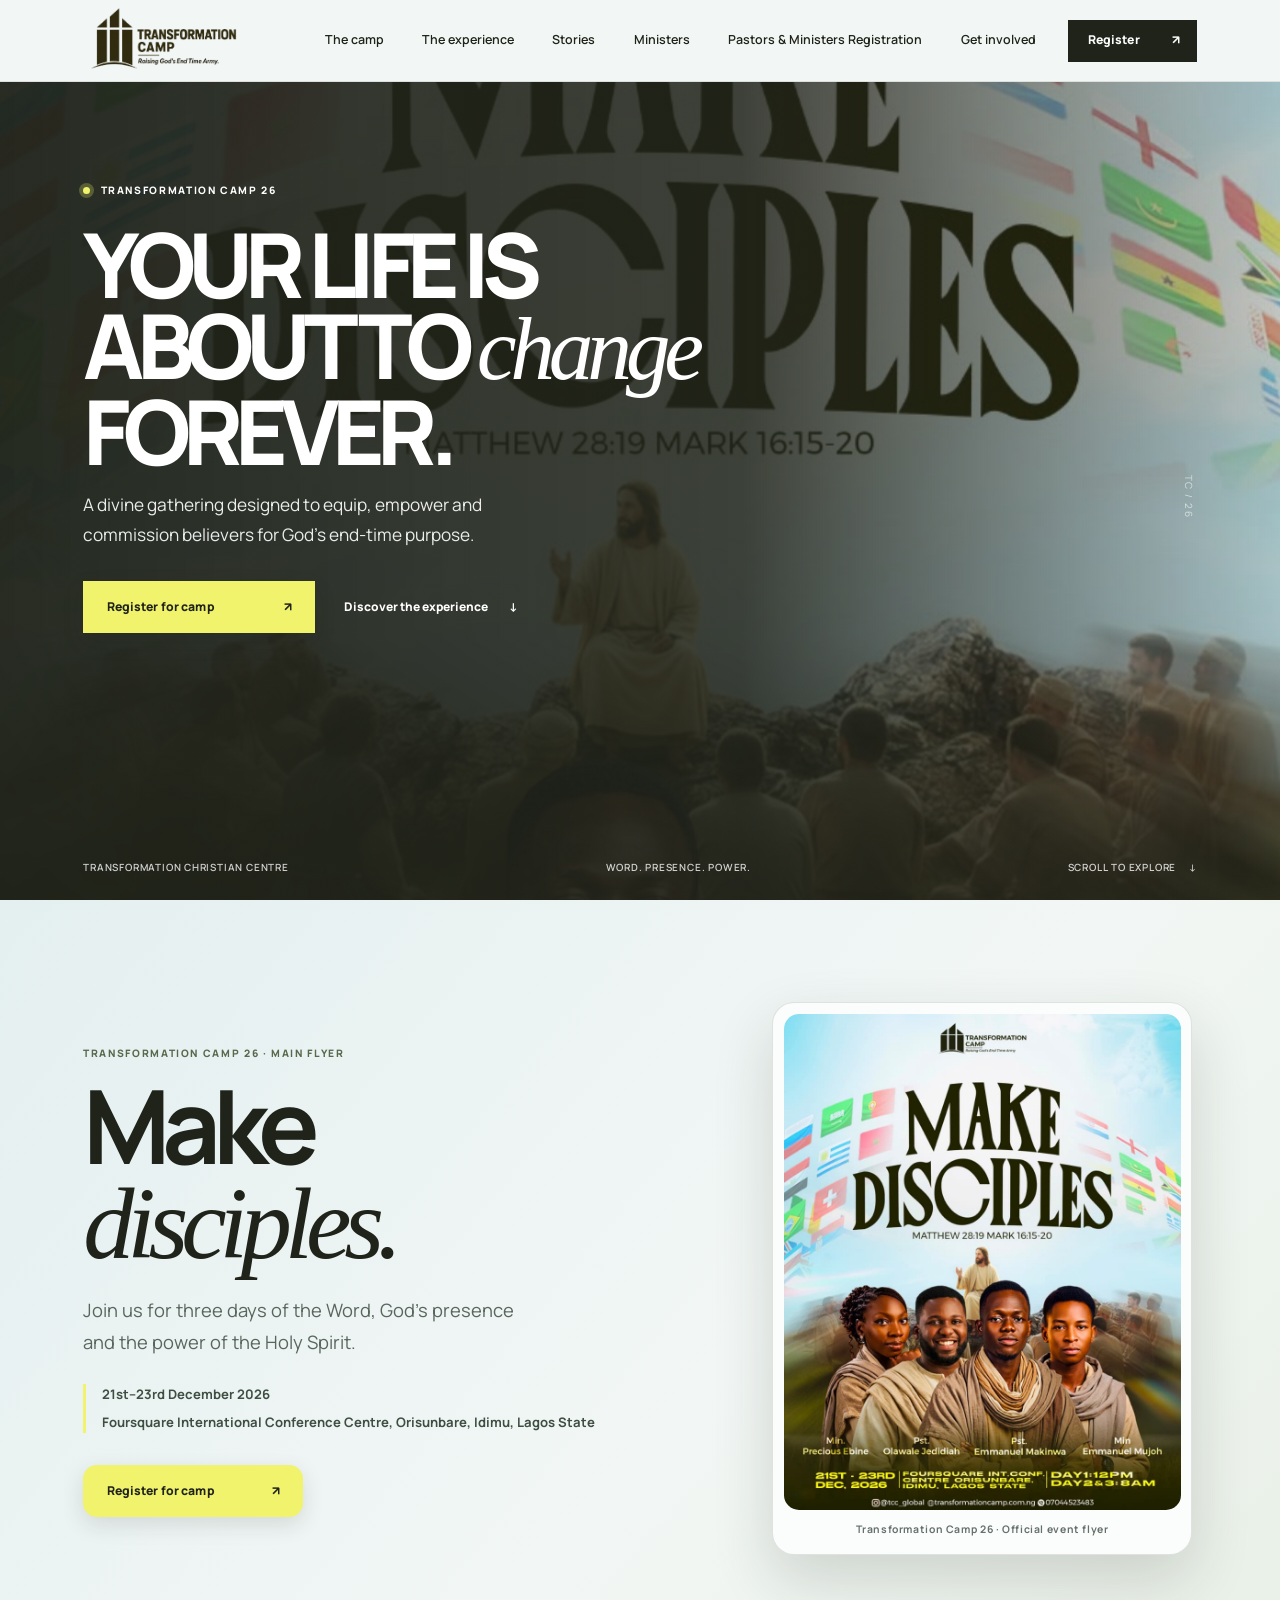
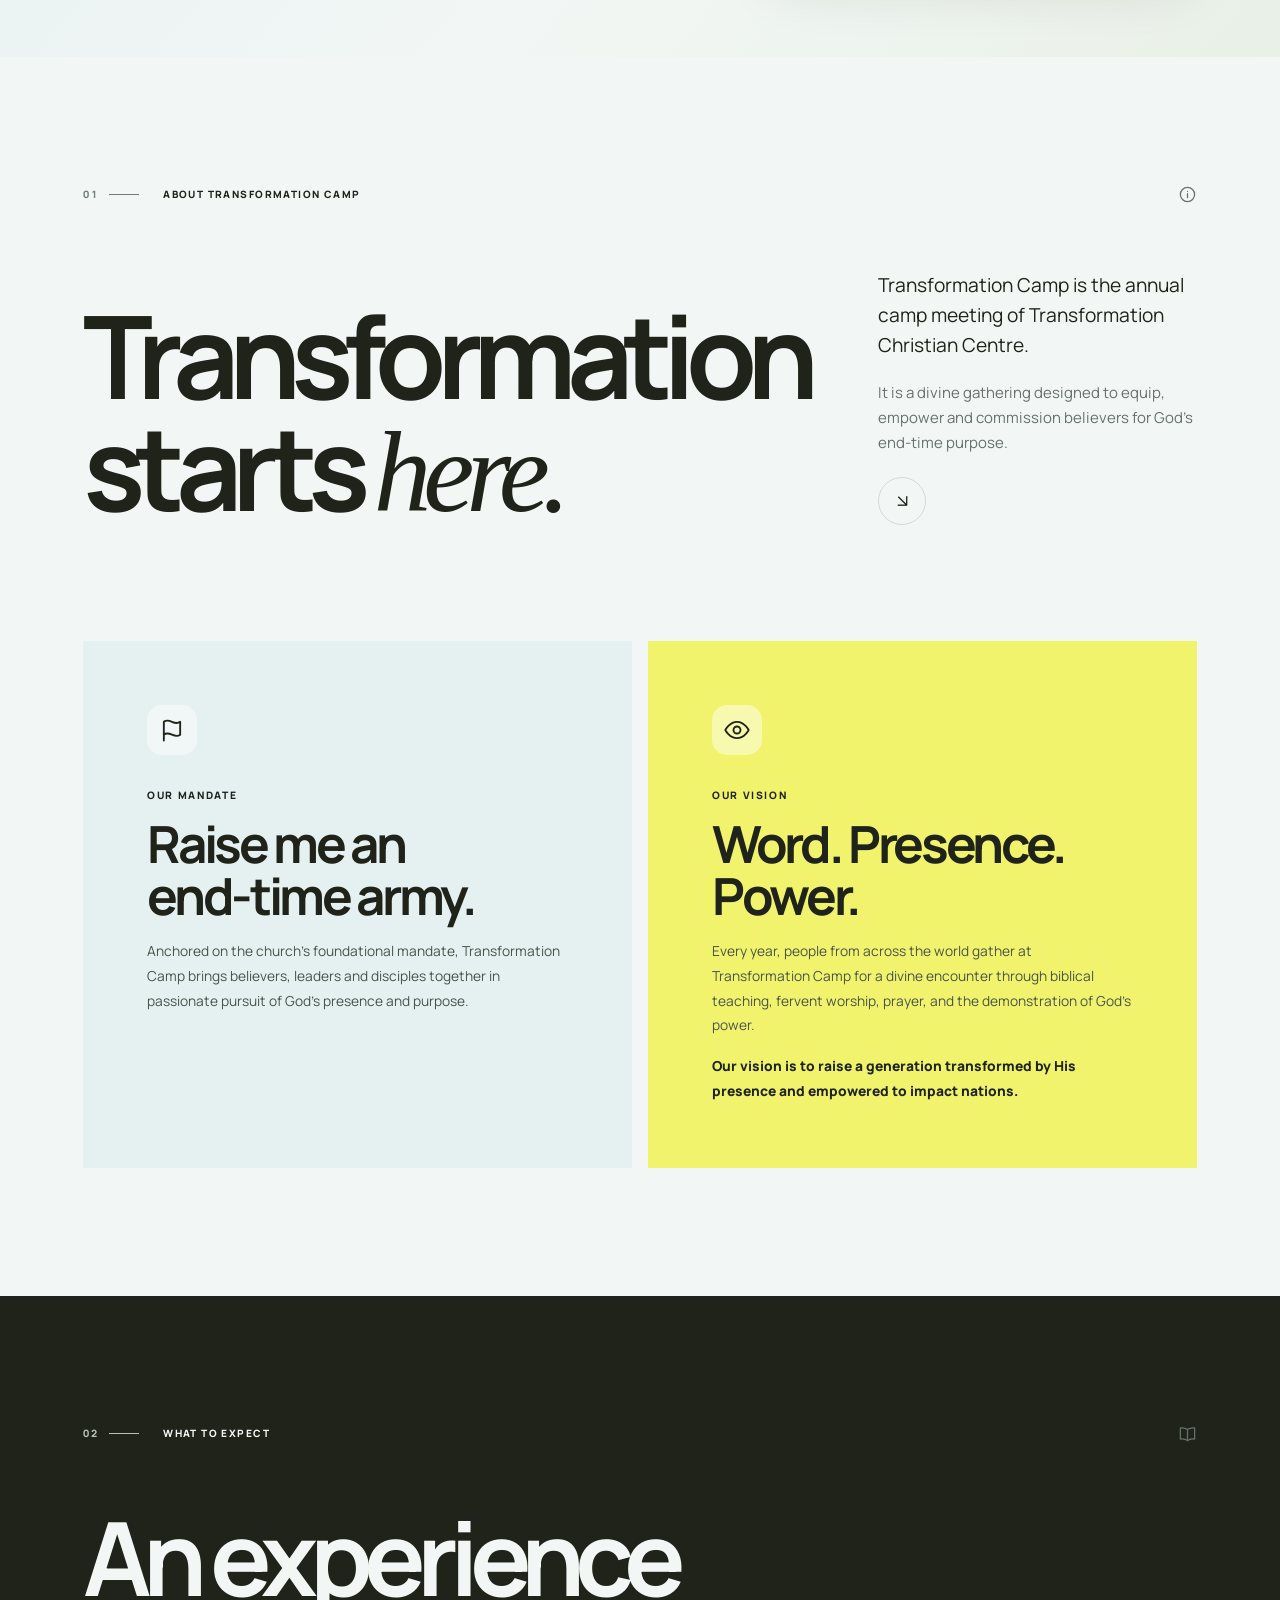
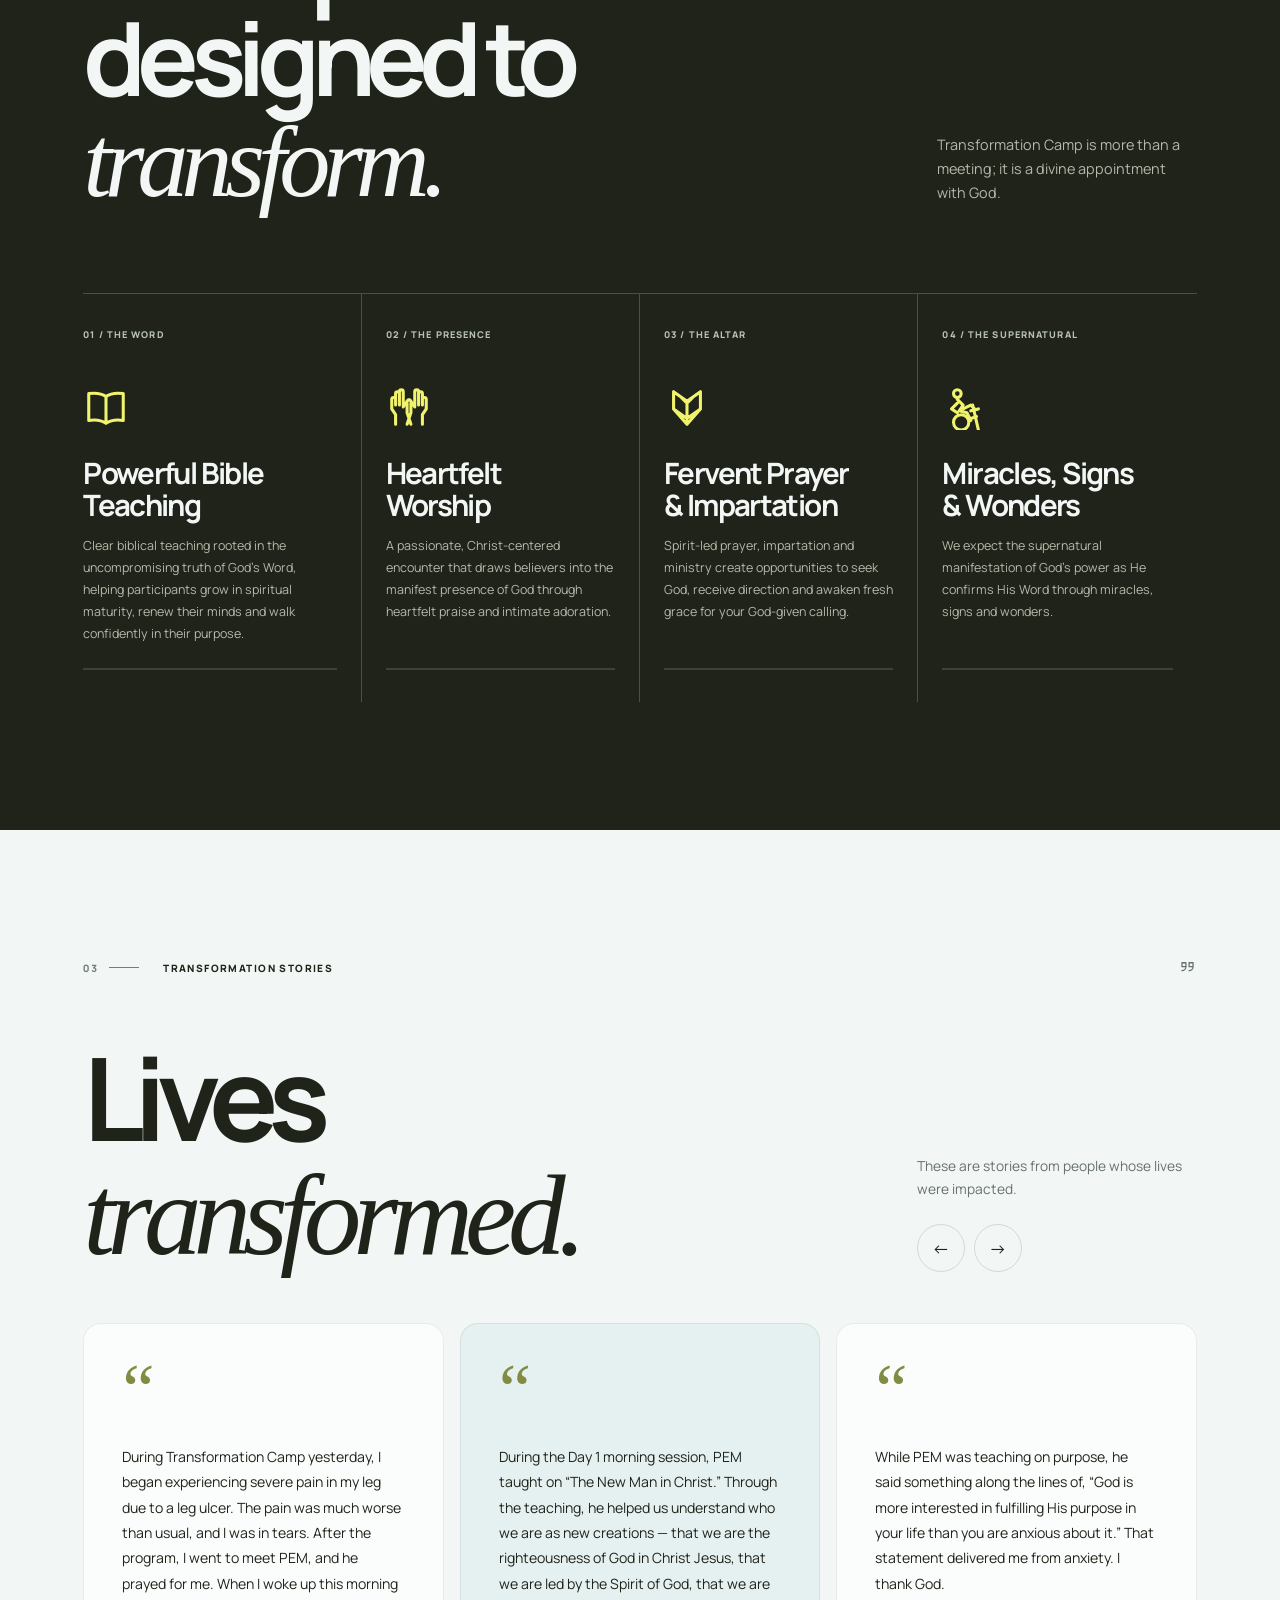
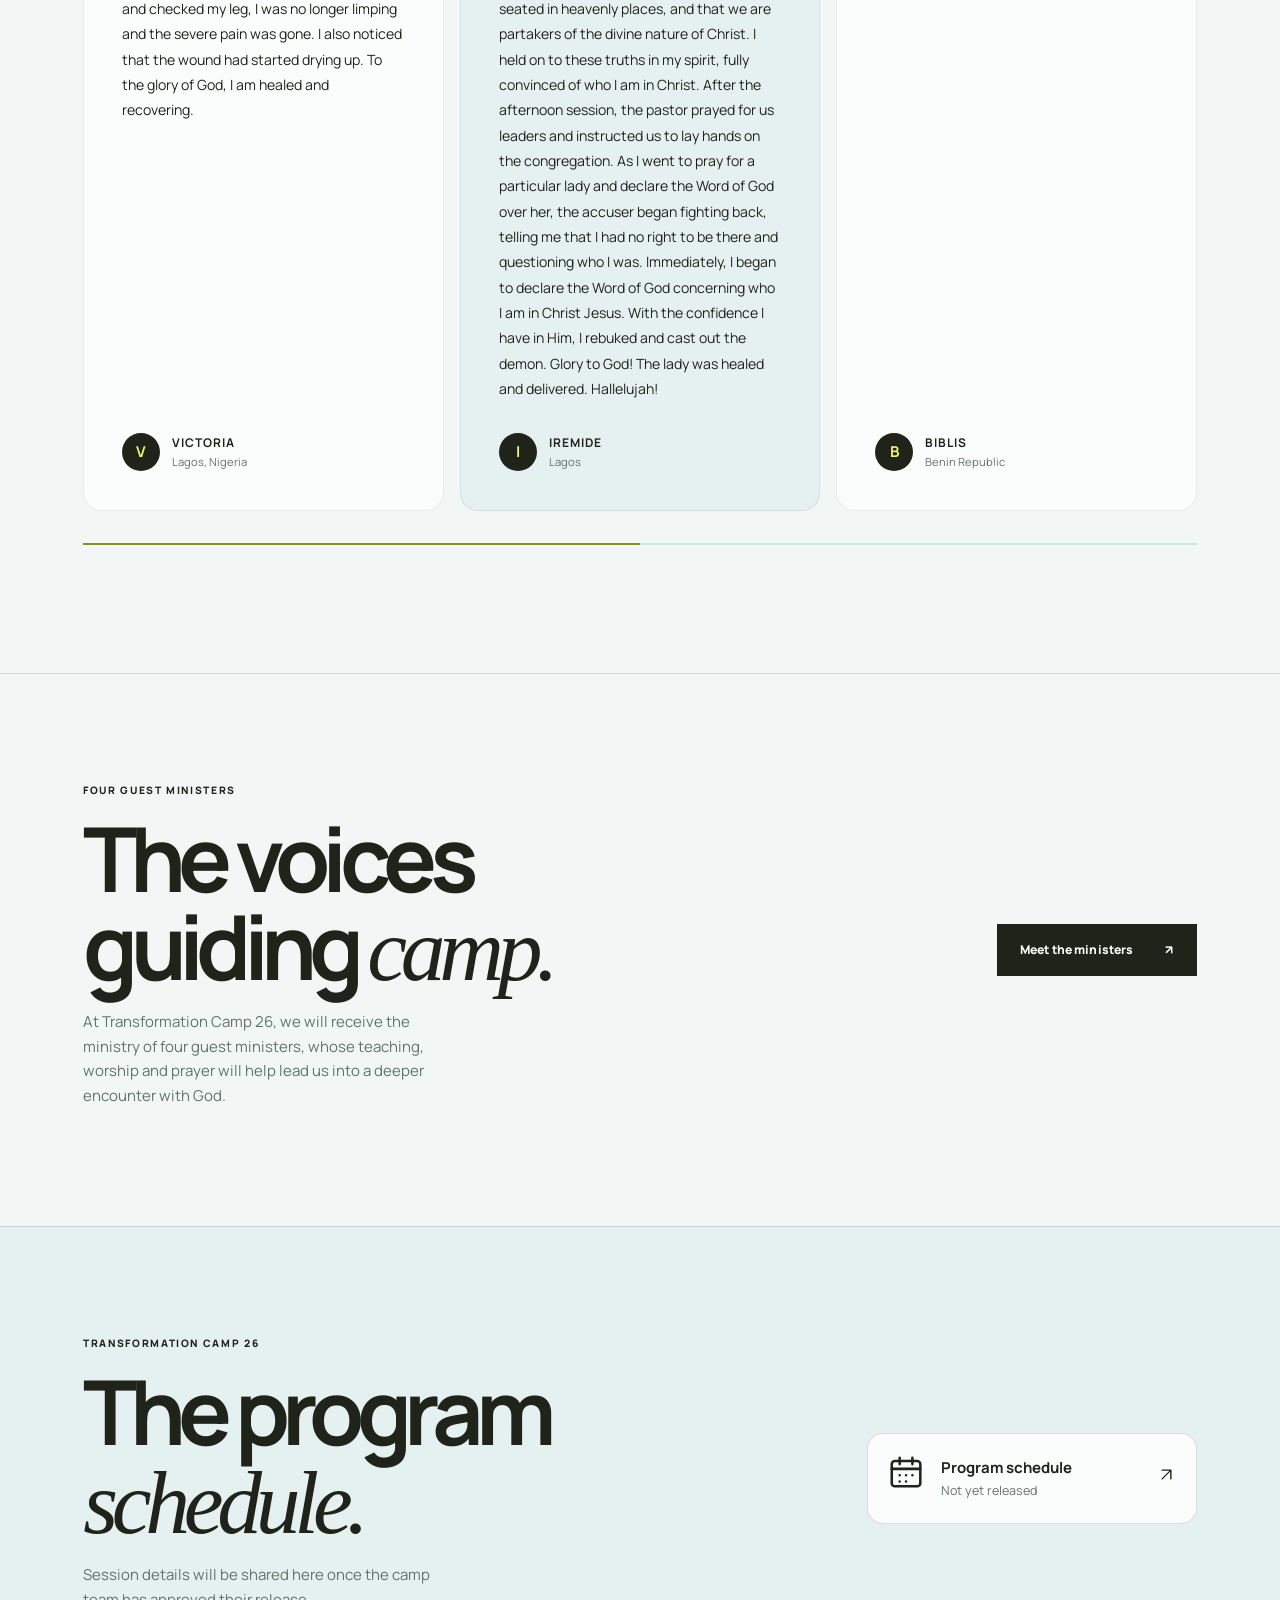
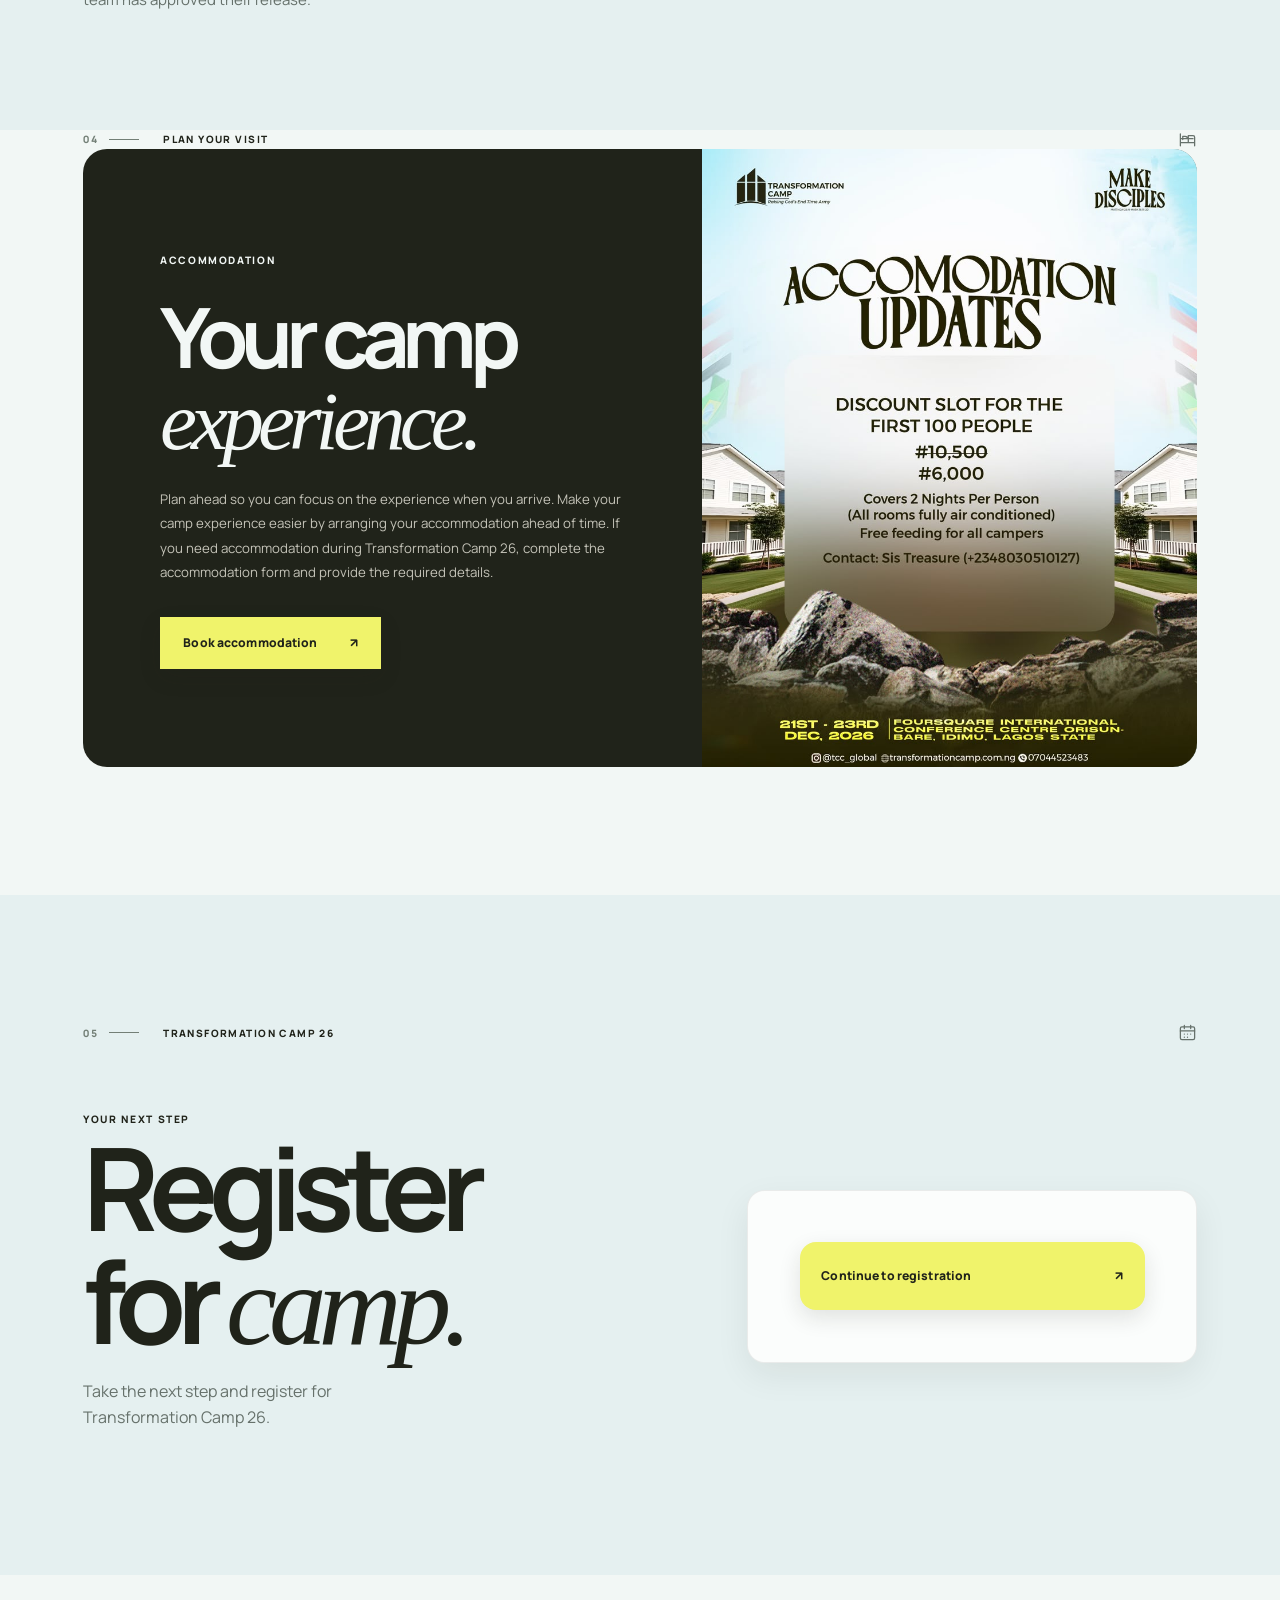
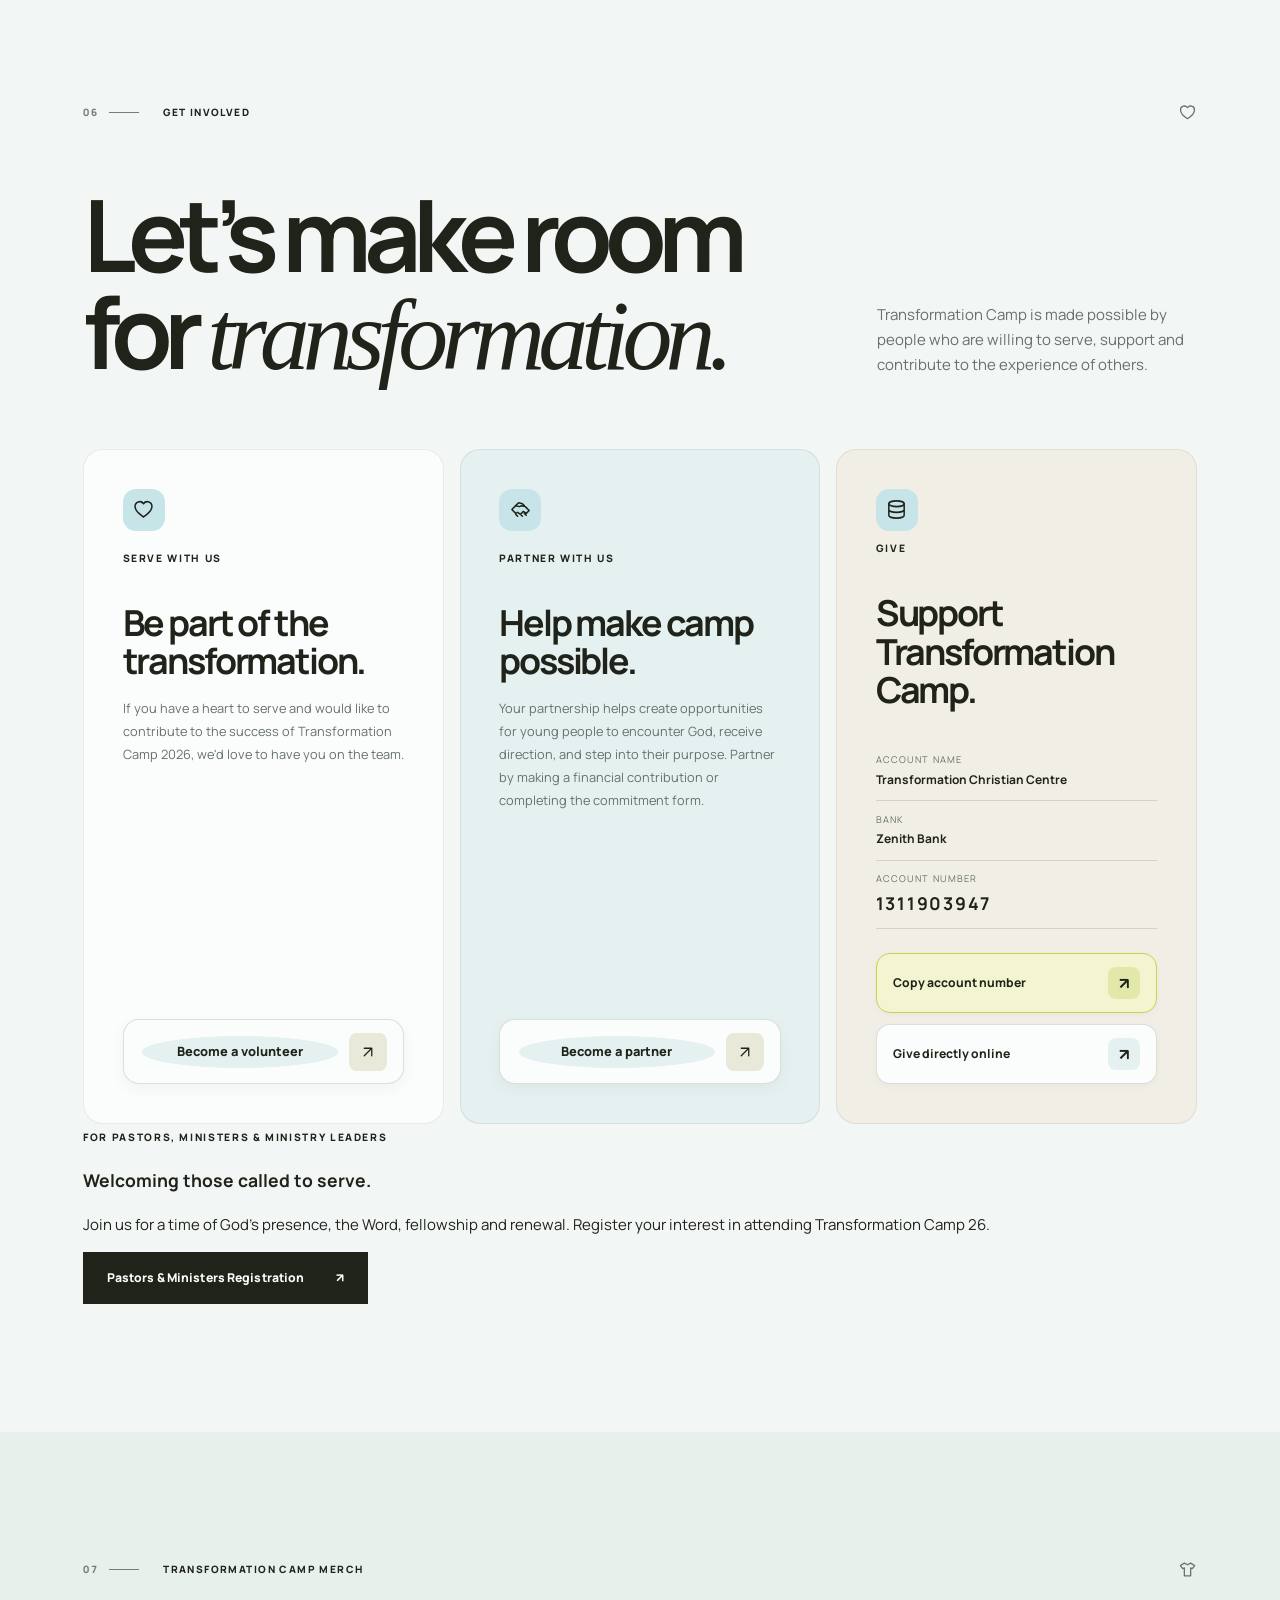
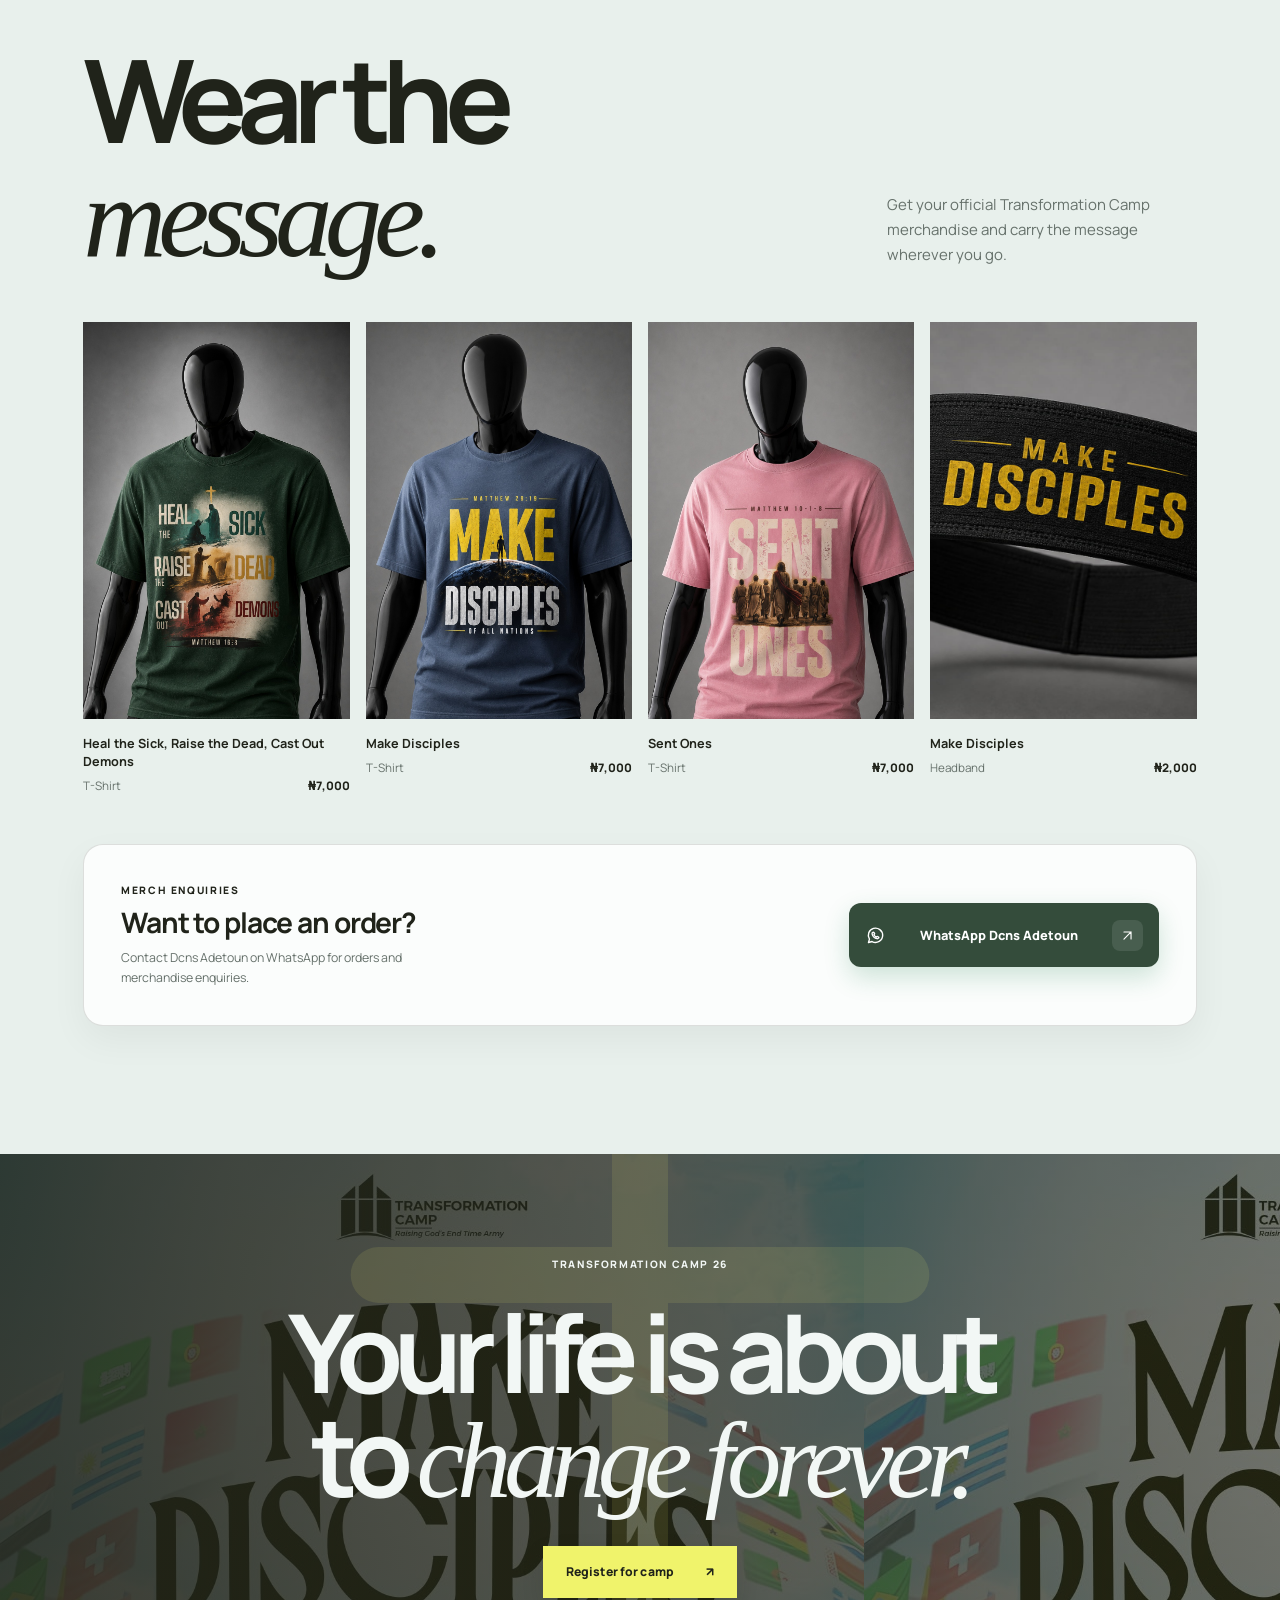
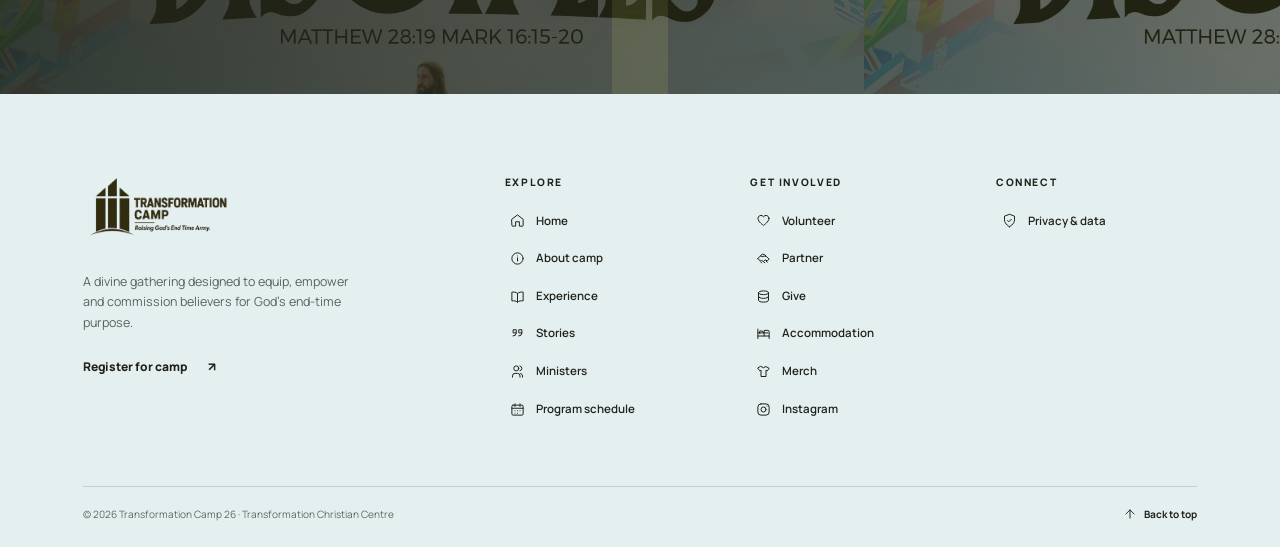
==== commit 4b4c9077: "Add Pastors & Ministers registration links to homepage" ====
--- a/index.html
+++ b/index.html
@@ -19,12 +19,12 @@
   <header class="site-header" id="top">
     <a class="brand" href="#home" aria-label="Transformation Camp home"><img src="assets/TC_logo.png" alt="Transformation Camp — Raising God's End Time Army"></a>
     <nav class="desktop-nav" aria-label="Main navigation">
-      <a href="#about">The camp</a><a href="#experience">The experience</a><a href="#stories">Stories</a><a href="ministers.html">Ministers</a><a href="#get-involved">Get involved</a>
+      <a href="#about">The camp</a><a href="#experience">The experience</a><a href="#stories">Stories</a><a href="ministers.html">Ministers</a><a class="registration-nav-link" href="pastors-ministers">Pastors &amp; Ministers Registration</a><a href="#get-involved">Get involved</a>
     </nav>
     <a class="button button-dark header-cta" href="register.html">Register <span aria-hidden="true">↗</span></a>
     <button class="menu-toggle" type="button" aria-expanded="false" aria-controls="mobile-nav" aria-label="Open navigation menu"><span></span><span></span></button>
     <nav class="mobile-nav" id="mobile-nav" aria-label="Mobile navigation" inert>
-      <a href="#about">The camp</a><a href="#experience">The experience</a><a href="#stories">Stories</a><a href="ministers.html">Ministers</a><a href="schedule.html">Program schedule</a><a href="#accommodation">Accommodation</a><a href="#get-involved">Get involved</a>
+      <a href="#about">The camp</a><a href="#experience">The experience</a><a href="#stories">Stories</a><a href="ministers.html">Ministers</a><a class="mobile-registration-link" href="pastors-ministers">Pastors &amp; Ministers Registration</a><a href="schedule.html">Program schedule</a><a href="#accommodation">Accommodation</a><a href="#get-involved">Get involved</a>
       <a class="button button-lime" href="register.html">Register for camp <span aria-hidden="true">↗</span></a>
     </nav>
   </header>
@@ -51,7 +51,7 @@
         <div class="flyer-details"><span>21st–23rd December 2026</span><span>Foursquare International Conference Centre, Orisunbare, Idimu, Lagos State</span></div>
         <a class="button button-lime" href="register.html">Register for camp <span aria-hidden="true">↗</span></a>
       </div>
-      <figure class="flyer-feature-art reveal"><img src="assets/camp-hero.jpeg" alt="Transformation Camp 26 main flyer: Make Disciples, 21st–23rd December 2026 at Foursquare International Conference Centre, Orisunbare, Idimu, Lagos State." loading="lazy"><figcaption>Transformation Camp 26 · Official event flyer</figcaption></figure>
+      <figure class="flyer-feature-art reveal"><img src="assets/camp-main-flyer-2026.jpeg" alt="Transformation Camp 26 main flyer: Make Disciples, 21st–23rd December 2026 at Foursquare International Conference Centre, Orisunbare, Idimu, Lagos State." loading="lazy"><figcaption>Transformation Camp 26 · Official event flyer</figcaption></figure>
     </section>
 
     <section class="intro section-pad" id="about">
@@ -116,6 +116,14 @@
         <article class="involved-card reveal" id="partner"><span class="involved-icon" aria-hidden="true"><svg viewBox="0 0 24 24" focusable="false" aria-hidden="true"><path d="m3 12 4-4 4 1 2-1 4 1 4 4-3 3-3-2-3 3-3-2-2 1-4-4Zm4-4 3-3 4 1 2 2m-9 9 2 2m3-2 2 2m2-3 2 2"/></svg></span><span class="eyebrow">Partner with us</span><h3>Help make camp possible.</h3><p>Your partnership helps create opportunities for young people to encounter God, receive direction, and step into their purpose. Partner by making a financial contribution or completing the commitment form.</p><a class="involved-action involved-tab" href="https://docs.google.com/forms/d/e/1FAIpQLSenGHrEpijHi-s-ggCdOD6jgVON8QP9FYHDmR7omZOHMTh80g/viewform?usp=send_form" target="_blank" rel="noreferrer"><span>Become a partner</span><span aria-hidden="true"><svg viewBox="0 0 24 24" focusable="false" aria-hidden="true"><path d="M7 17 17 7M7 7h10v10"/></svg></span></a></article>
         <article class="involved-card giving-card reveal" id="give"><span class="involved-icon" aria-hidden="true"><svg viewBox="0 0 24 24" focusable="false" aria-hidden="true"><ellipse cx="12" cy="6" rx="8" ry="3"/><path d="M4 6v12c0 1.7 3.6 3 8 3s8-1.3 8-3V6M4 12c0 1.7 3.6 3 8 3s8-1.3 8-3"/></svg></span><span class="eyebrow">Give</span><h3>Support Transformation Camp.</h3><div class="bank-details"><div><small>Account name</small><strong>Transformation Christian Centre</strong></div><div><small>Bank</small><strong>Zenith Bank</strong></div><div><small>Account number</small><strong class="account-number">1311903947</strong></div></div><div class="giving-actions"><button class="giving-action" type="button" data-copy="1311903947">Copy account number <span aria-hidden="true">↗</span></button><a class="giving-action" href="https://transformationcamp.com.ng/#give">Give directly online <span aria-hidden="true">↗</span></a></div></article>
       </div>
+      <div class="pastors-registration-cta reveal">
+        <div class="pastors-registration-copy">
+          <span class="eyebrow">For pastors, ministers &amp; ministry leaders</span>
+          <h3>Welcoming those called to serve.</h3>
+          <p>Join us for a time of God’s presence, the Word, fellowship and renewal. Register your interest in attending Transformation Camp 26.</p>
+        </div>
+        <a class="button button-dark" href="pastors-ministers">Pastors &amp; Ministers Registration <span aria-hidden="true">↗</span></a>
+      </div>
     </section>
 
     <section class="merch section-pad" id="merch">
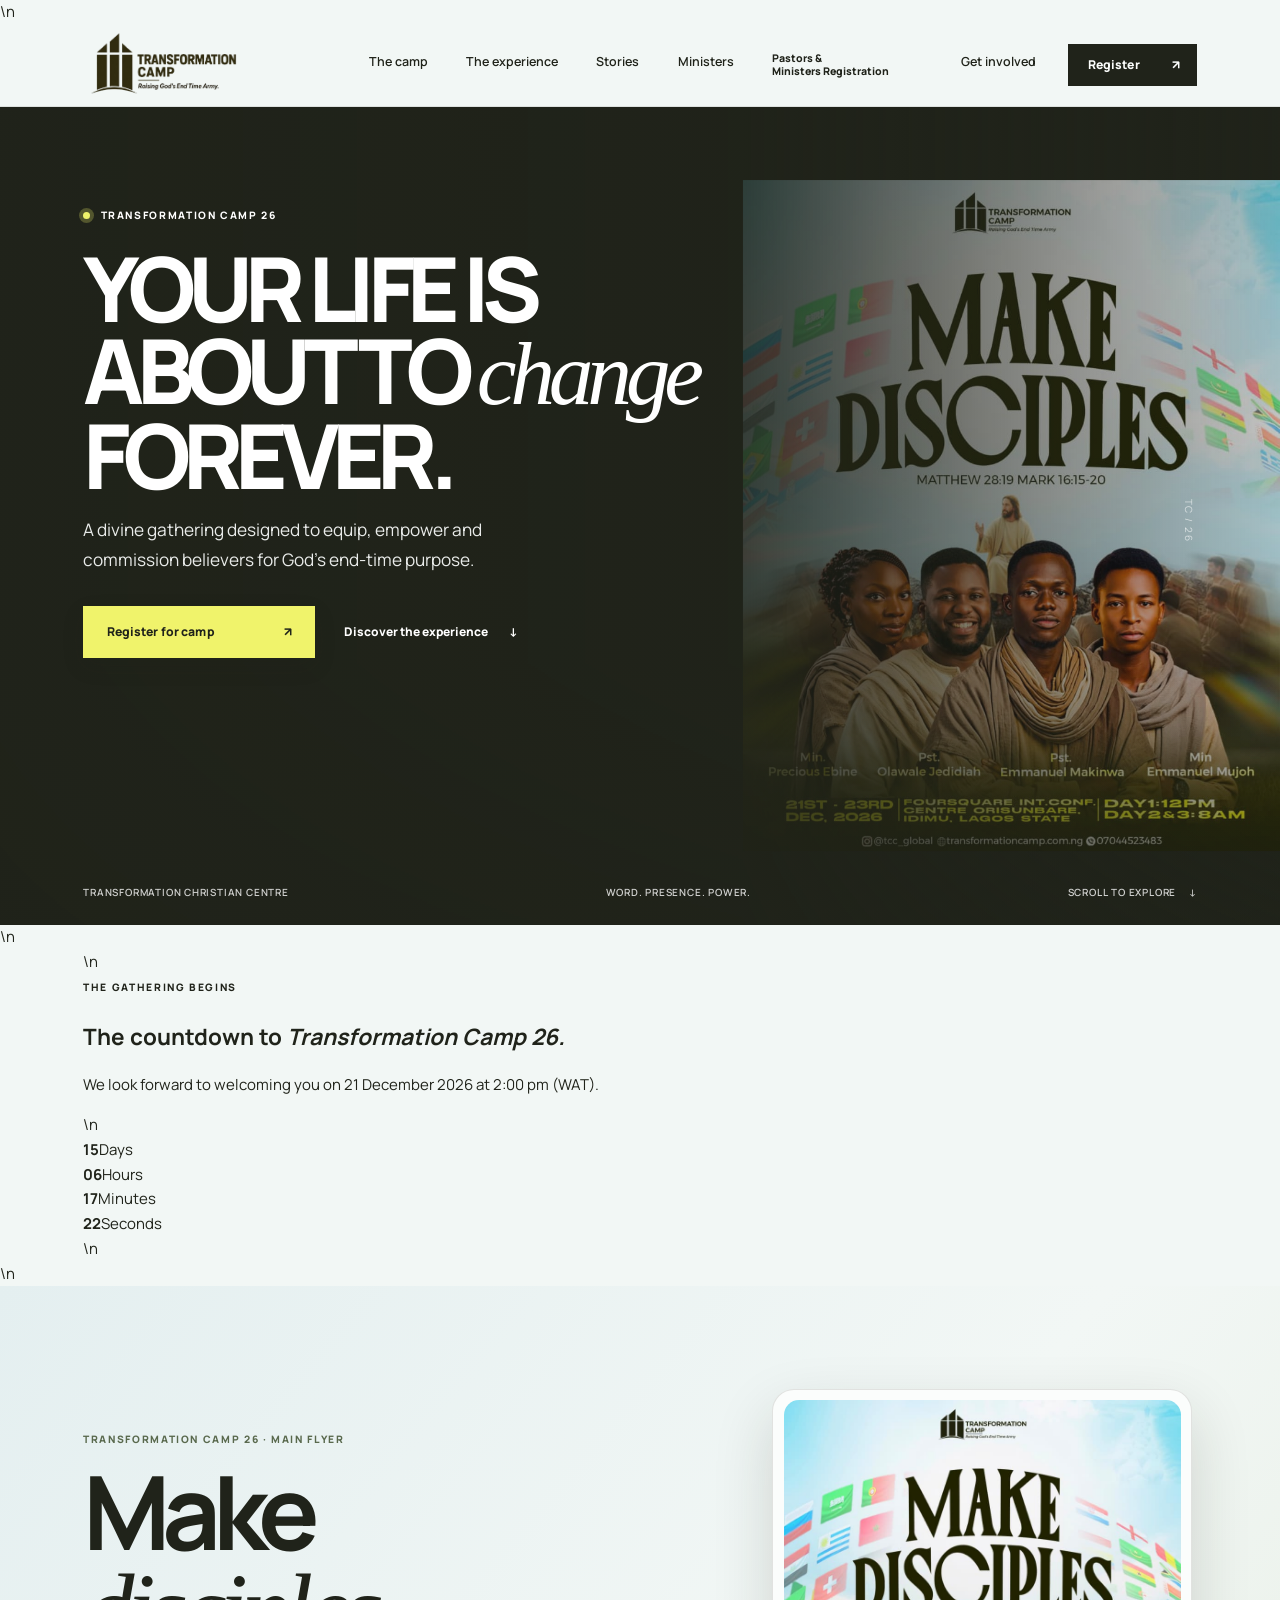
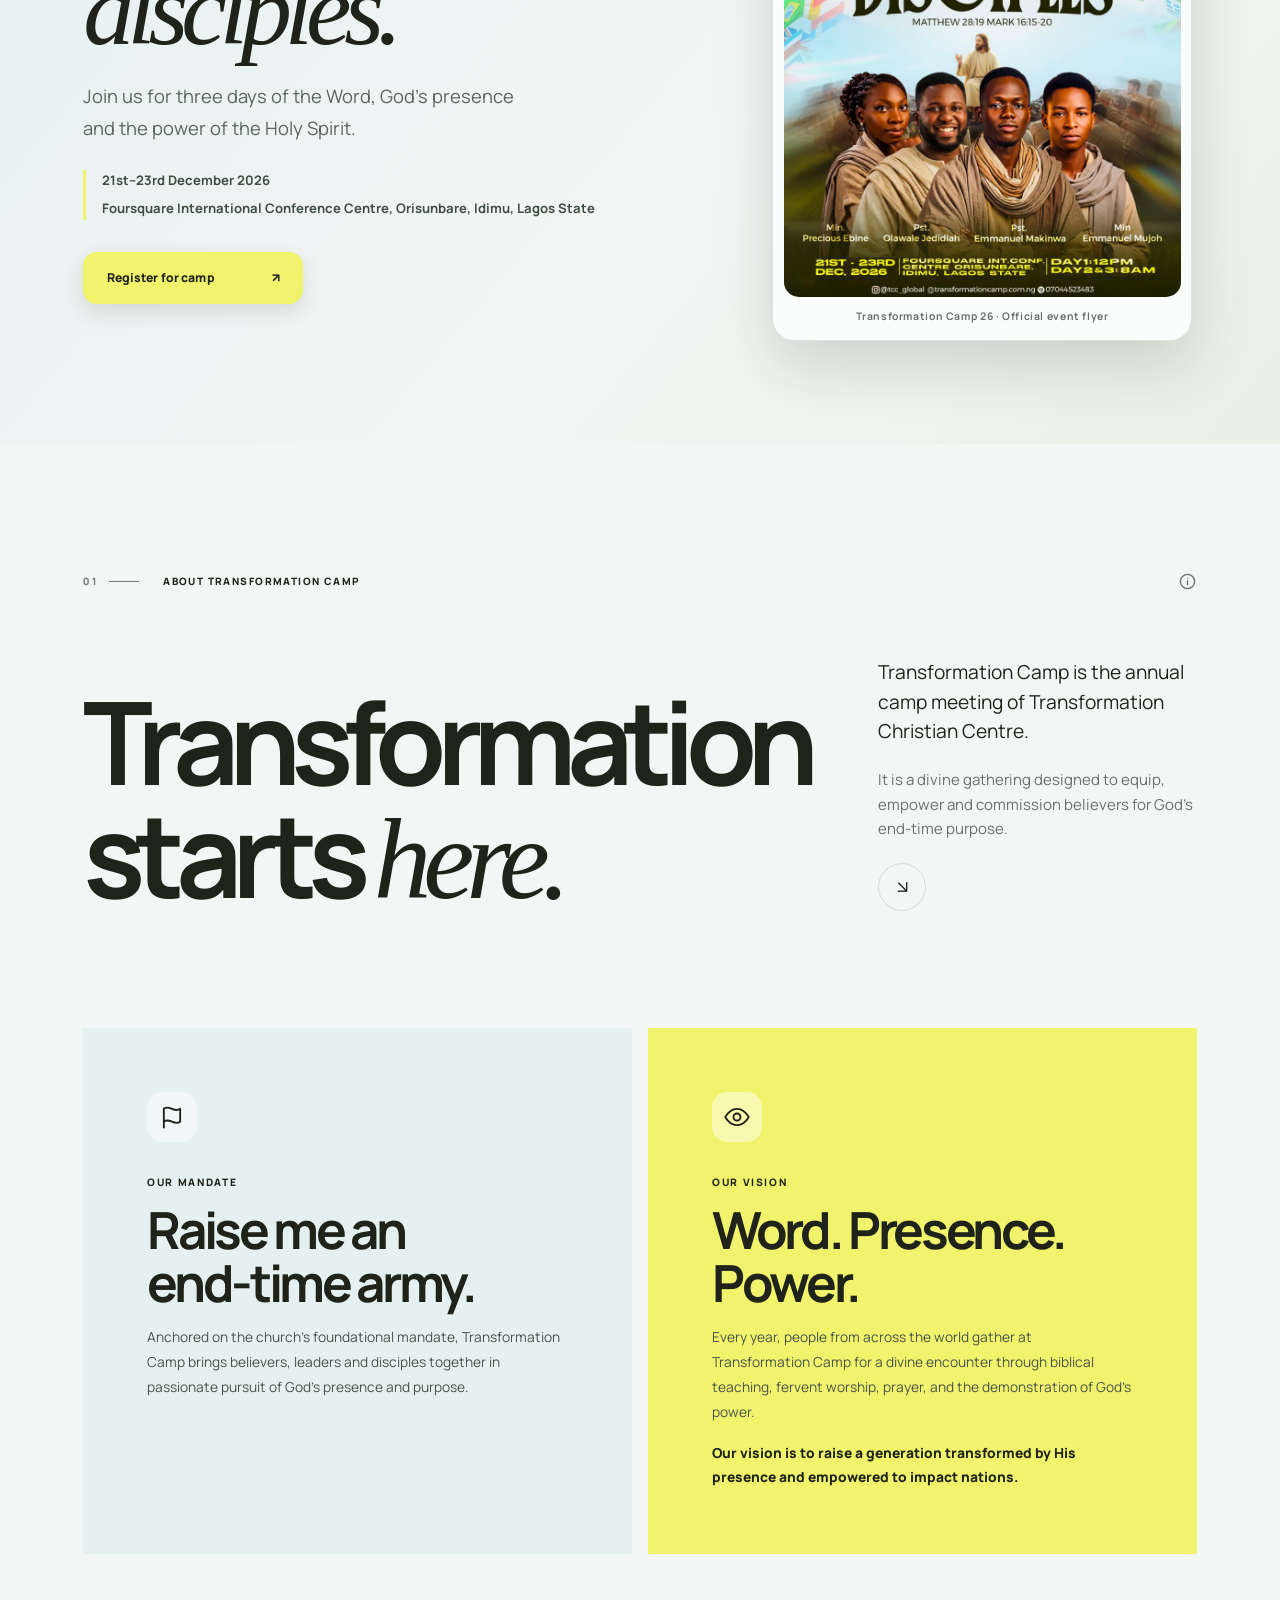
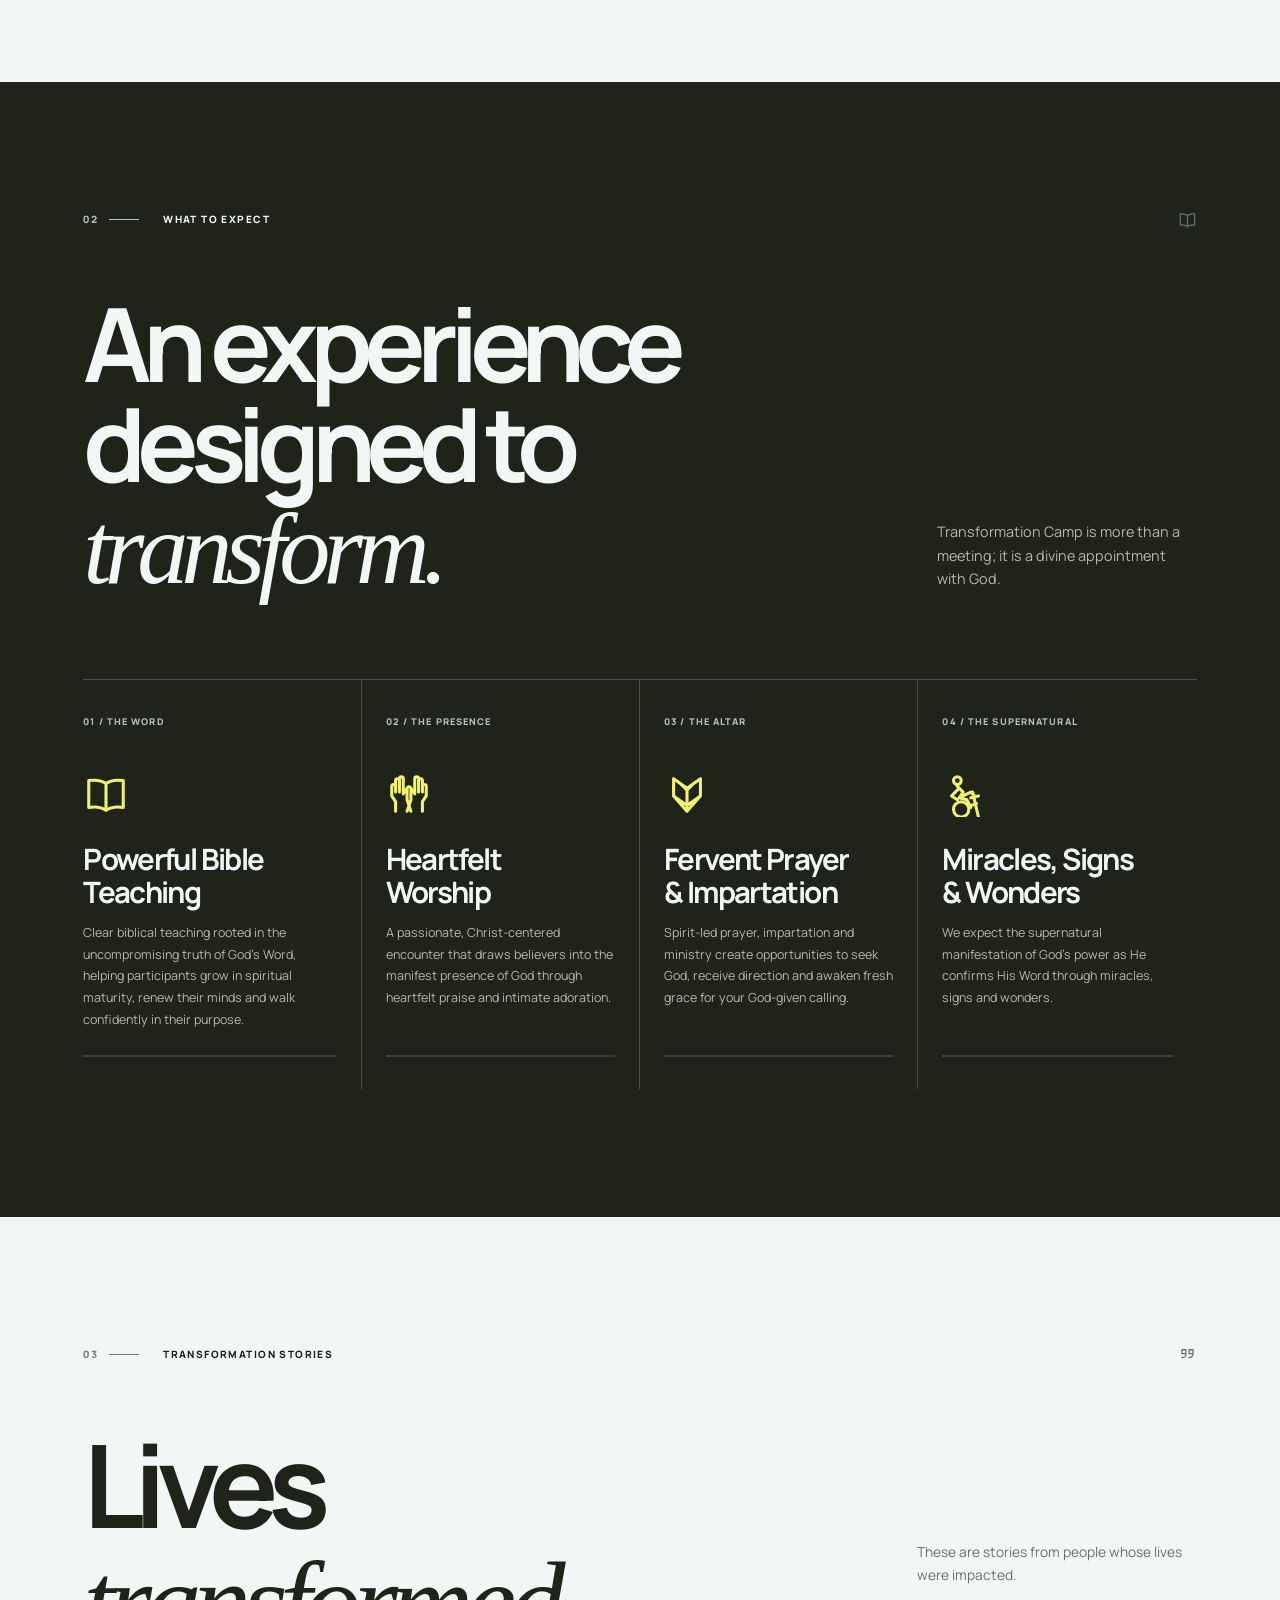
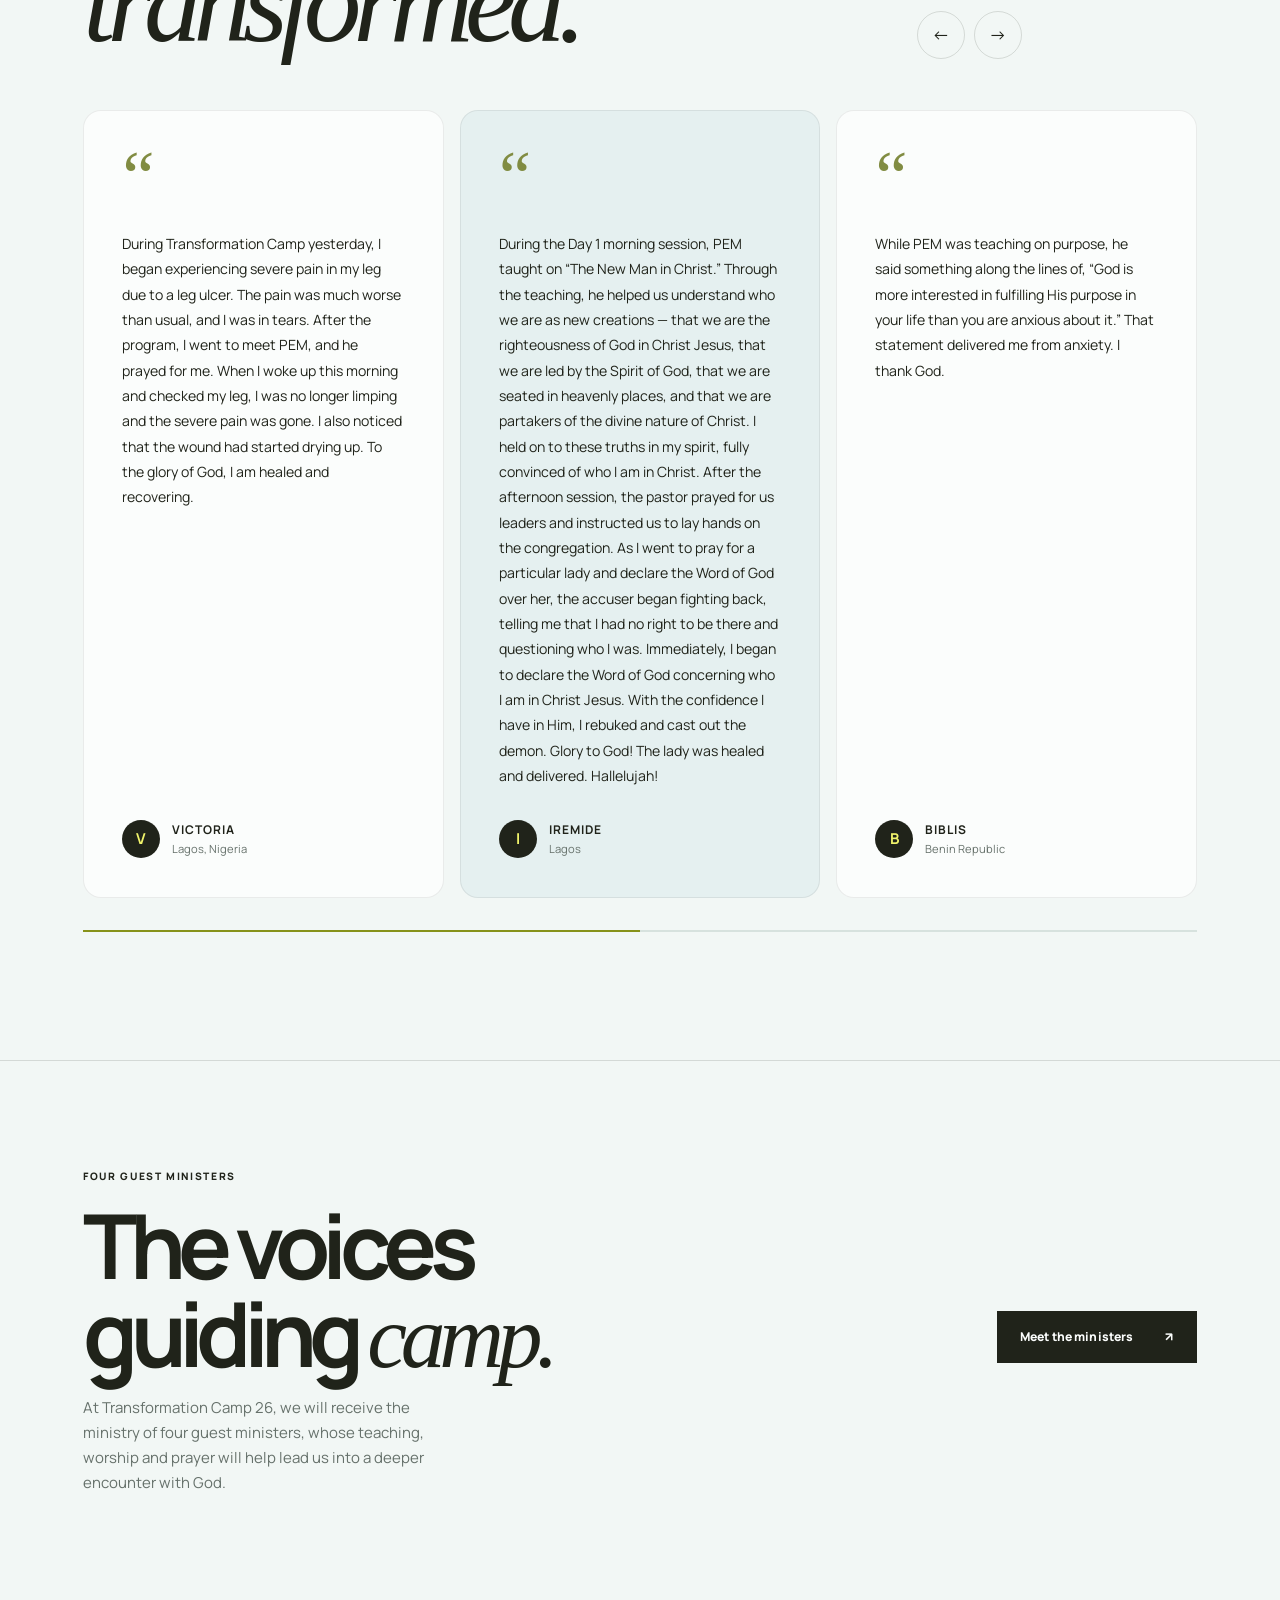
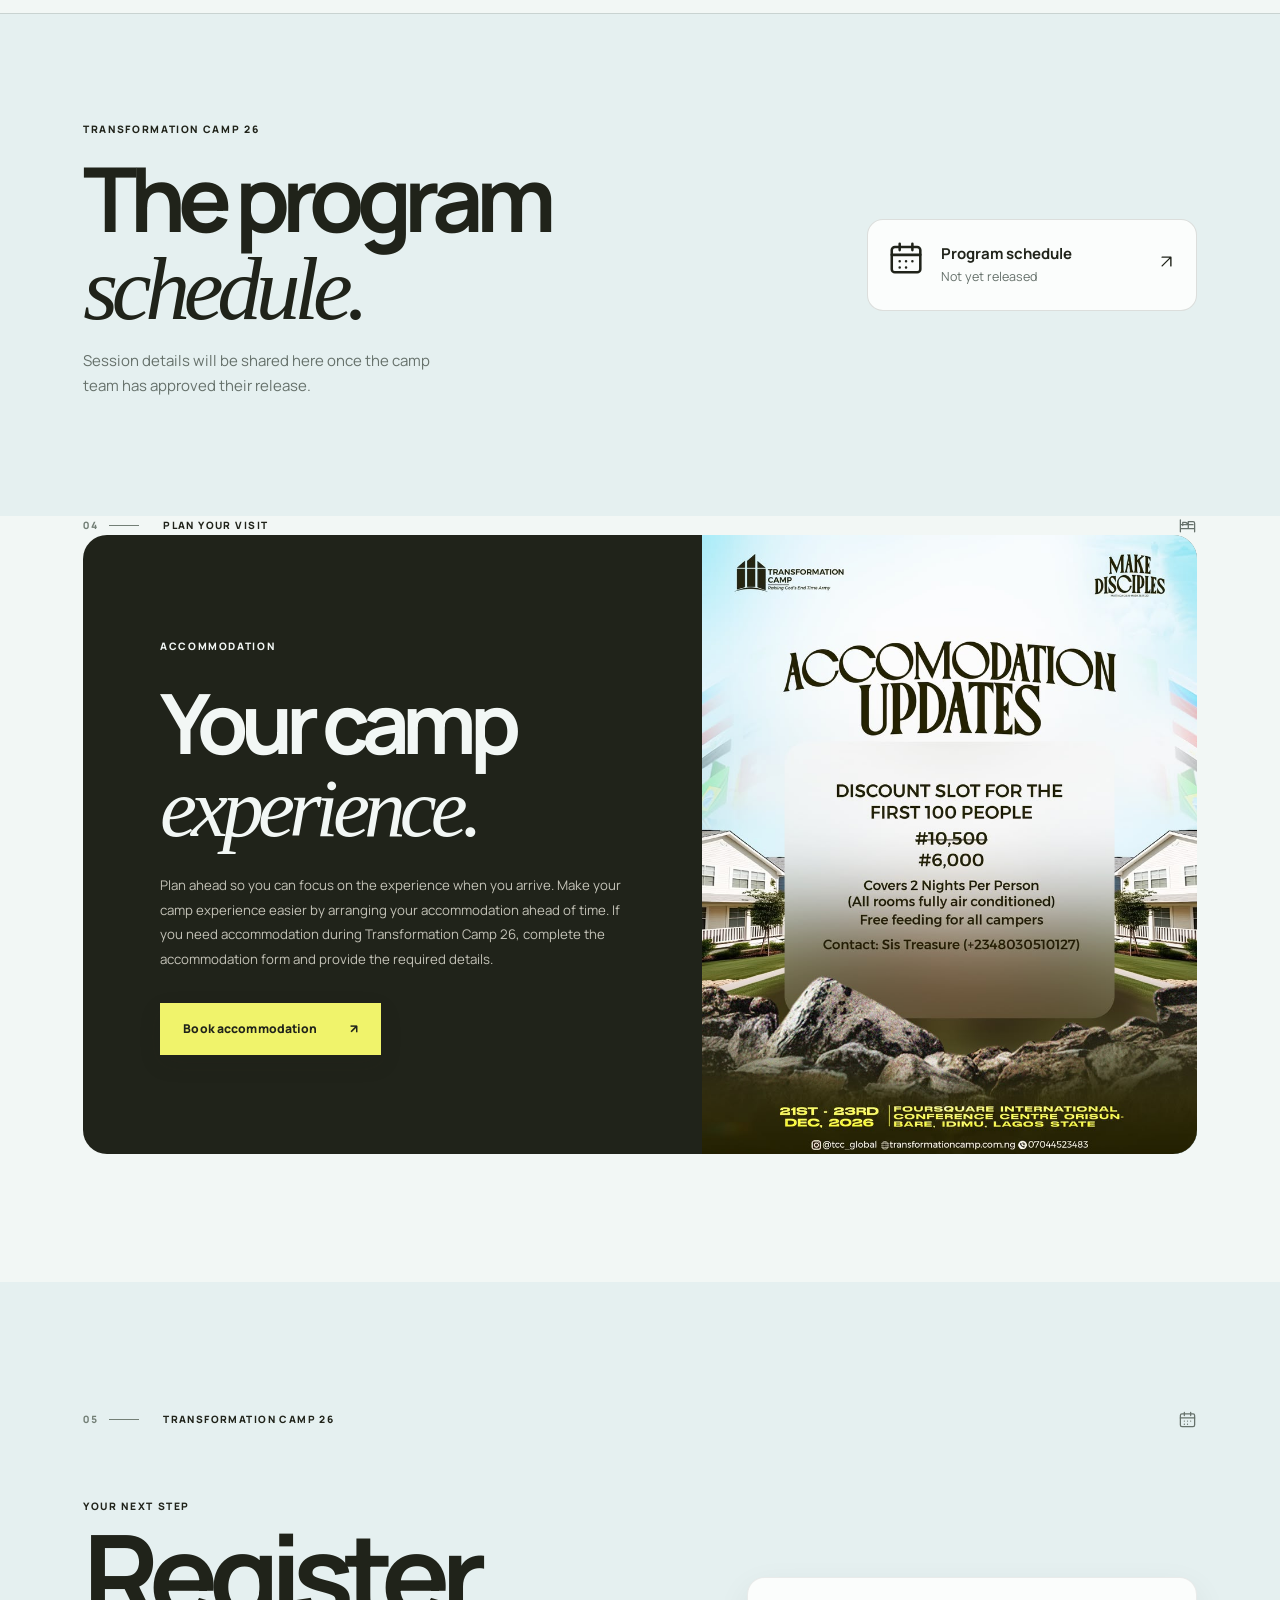
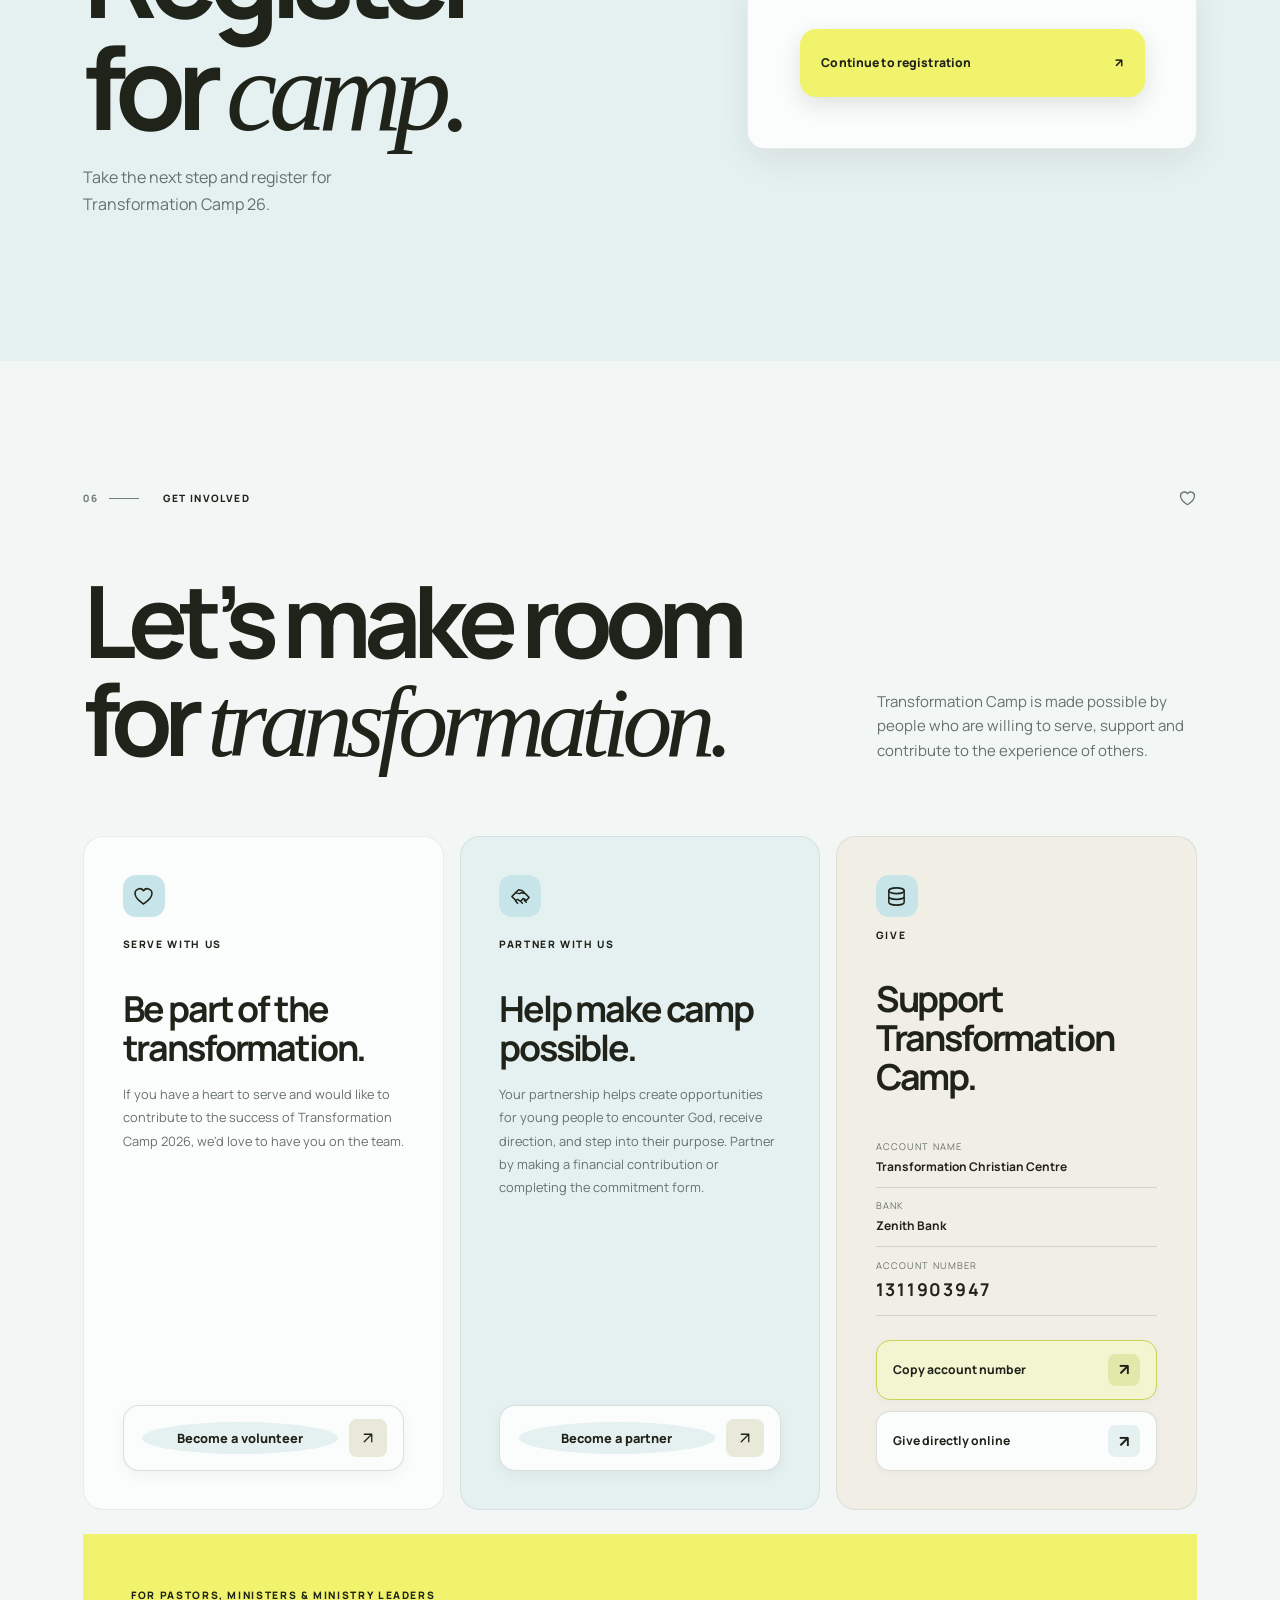
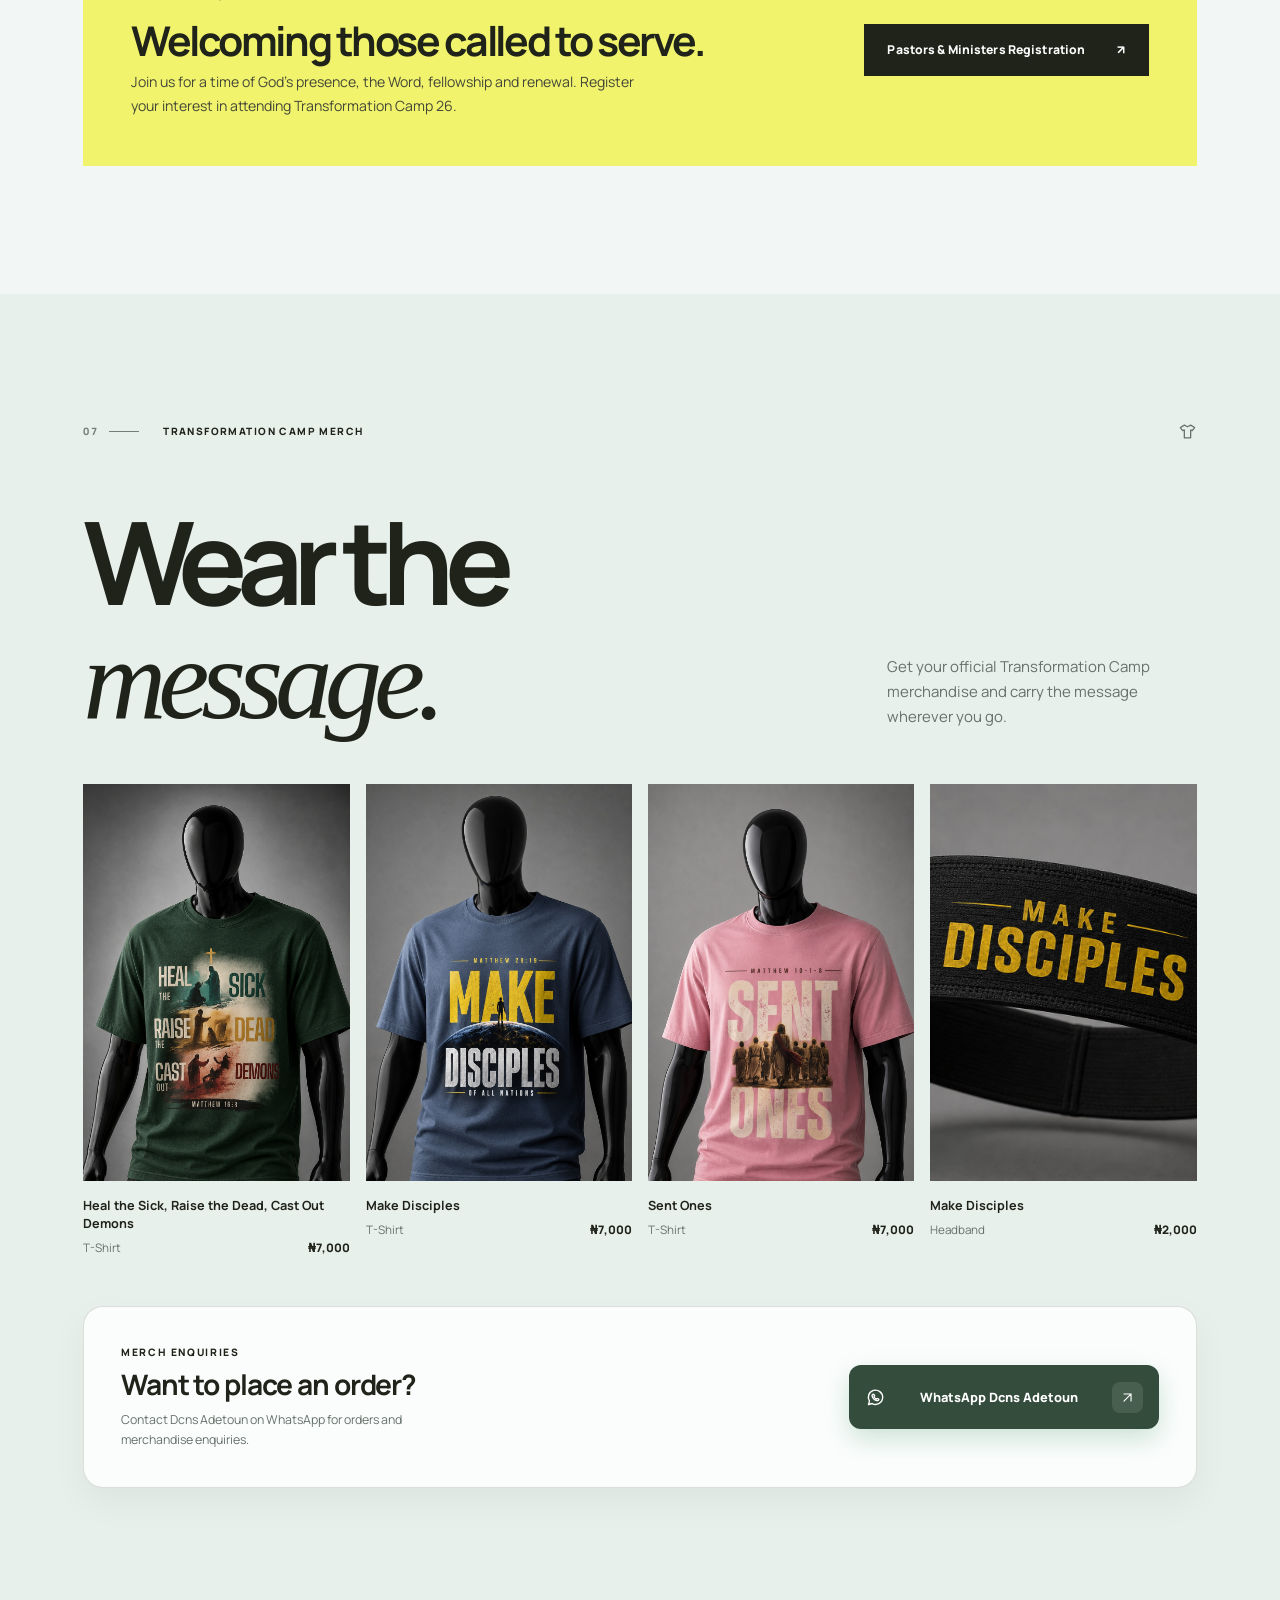
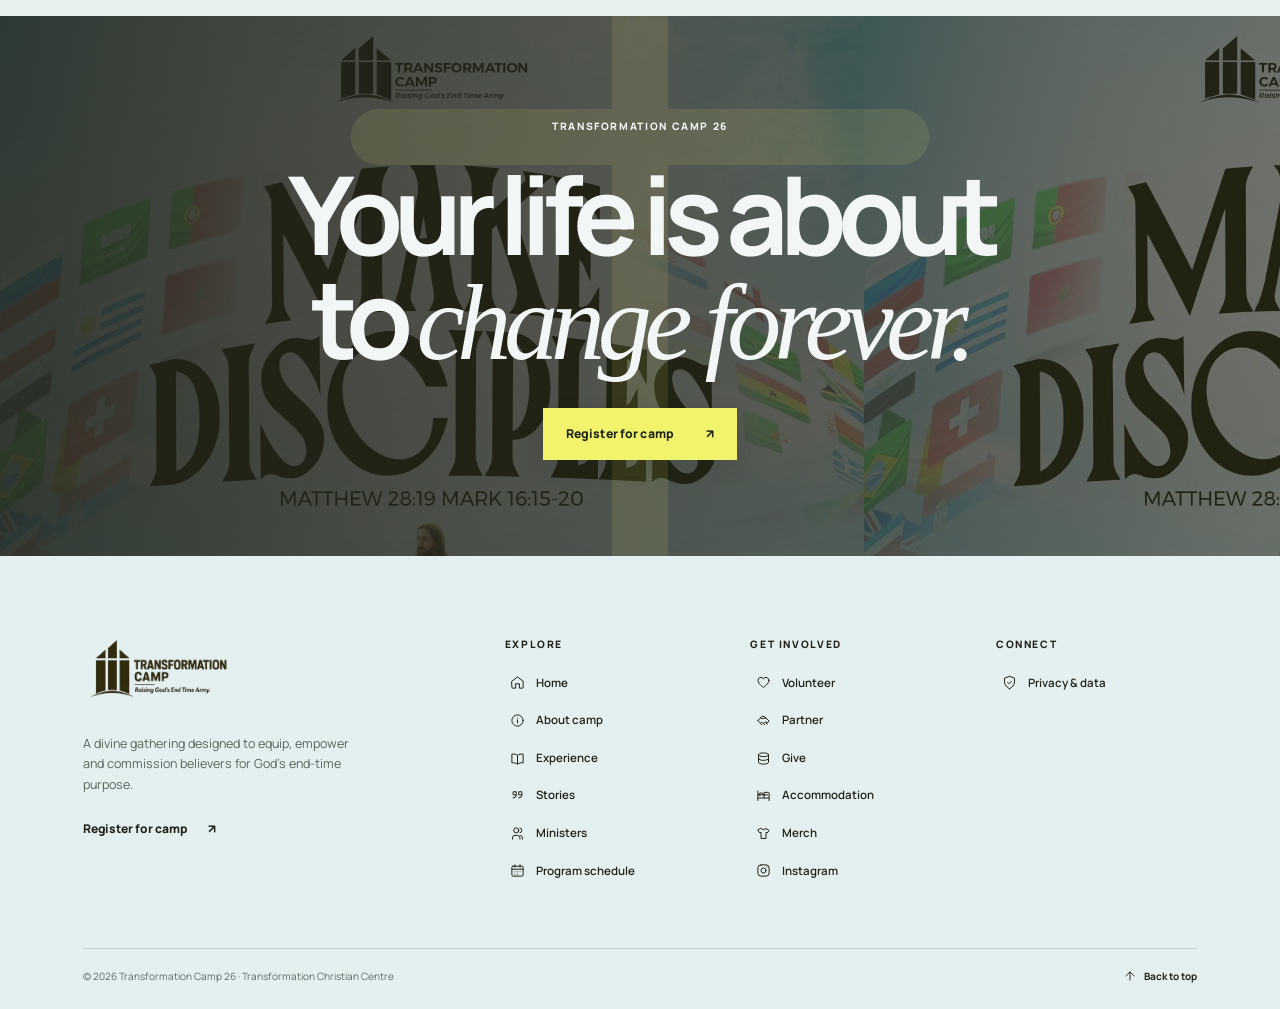
==== commit 764231d0: "Add camp opening countdown to public homepage" ====
--- a/index.html
+++ b/index.html
@@ -12,7 +12,7 @@
   <link rel="preconnect" href="https://fonts.gstatic.com" crossorigin>
   <link href="https://fonts.googleapis.com/css2?family=DM+Sans:wght@400;500;600;700&family=Manrope:wght@400;500;600;700;800&display=swap" rel="stylesheet">
   <link rel="stylesheet" href="styles.css?v=16">
-  <script src="script.js" defer></script>
+  <script src="script.js" defer></script>\n  <script src="countdown.js" defer></script>
 </head>
 <body>
   <a class="skip-link" href="#main">Skip to content</a>
@@ -43,7 +43,7 @@
       <span class="hero-index" aria-hidden="true">TC / 26</span>
     </section>
 
-    <section class="flyer-feature section-pad" id="camp-flyer" aria-labelledby="flyer-title">
+\n    <section class="countdown-section section-pad" data-camp-countdown aria-labelledby="countdown-title">\n      <div class="countdown-copy"><span class="eyebrow">THE GATHERING BEGINS</span><h2 id="countdown-title">The countdown to <em>Transformation Camp 26.</em></h2><p data-countdown-message>We look forward to welcoming you on 21 December 2026 at 2:00 pm (WAT).</p></div>\n      <div class="countdown-clock" aria-label="Countdown to the opening session"><div><strong data-countdown="days">—</strong><span>Days</span></div><div><strong data-countdown="hours">—</strong><span>Hours</span></div><div><strong data-countdown="minutes">—</strong><span>Minutes</span></div><div><strong data-countdown="seconds">—</strong><span>Seconds</span></div></div>\n    </section>\n    <section class="flyer-feature section-pad" id="camp-flyer" aria-labelledby="flyer-title">
       <div class="flyer-feature-copy reveal">
         <span class="eyebrow">Transformation Camp 26 · Main flyer</span>
         <h2 class="display" id="flyer-title">Make<br><em>disciples.</em></h2>
--- a/styles.css
+++ b/styles.css
@@ -2,7 +2,7 @@
 *{box-sizing:border-box}html{scroll-behavior:smooth;scroll-padding-top:90px}body{margin:0;background:var(--paper);color:var(--ink);font-family:var(--sans);font-size:15px;line-height:1.65;-webkit-font-smoothing:antialiased}img{max-width:100%}body.menu-open{overflow:hidden}a{color:inherit;text-decoration:none}button{font:inherit;color:inherit}.skip-link{position:fixed;top:1rem;left:1rem;z-index:1000;padding:.8rem 1rem;background:var(--lime);transform:translateY(-180%)}.skip-link:focus{transform:none}a:focus-visible,button:focus-visible{outline:2px solid #768020;outline-offset:4px}.section-pad{padding-left:var(--gutter);padding-right:var(--gutter)}.site-header{height:82px;padding:0 var(--gutter);position:sticky;top:0;z-index:30;display:flex;align-items:center;justify-content:space-between;background:rgba(243,241,233,.94);backdrop-filter:blur(16px);border-bottom:1px solid rgba(24,24,18,.08)}.brand img{display:block;width:clamp(118px,13vw,160px);height:auto}.desktop-nav{display:flex;gap:clamp(1.25rem,3vw,3rem);margin-left:auto;margin-right:2rem}.desktop-nav a,.footer-column a{font-size:.78rem;font-weight:600;transition:opacity var(--fast)}.desktop-nav a:hover,.footer-column a:hover{opacity:.55}.button{min-height:52px;padding:0 1.4rem;display:inline-flex;gap:2rem;align-items:center;justify-content:space-between;border:1px solid transparent;font-size:.76rem;font-weight:800;letter-spacing:.01em;transition:transform var(--fast) var(--ease),background var(--fast),color var(--fast),box-shadow var(--fast)}.button:hover{transform:translateY(-3px);box-shadow:0 8px 24px #16161020}.button:active{transform:translateY(-1px) scale(.985)}.button-dark{background:var(--ink);color:var(--white)}.button-dark:hover{background:#38382e}.button-lime{background:var(--lime);color:var(--ink)}.button-lime:hover{background:#e0e98a}.header-cta{min-height:42px;padding:0 1rem 0 1.2rem}.menu-toggle{display:none;border:0;background:none;padding:10px}.mobile-nav{display:none}
 .hero{min-height:max(660px,calc(100svh - 82px));position:relative;overflow:hidden;isolation:isolate;background:#252720;color:#fff}
 .hero-image,.hero-shade{position:absolute;inset:0;z-index:-1}
-.hero-image{background-image:url('assets/camp-hero.jpeg');background-size:cover;background-position:center 45%;transform:scale(1.045);animation:hero-reveal 1.25s var(--ease) both}
+.hero-image{background-image:url('assets/camp-main-flyer-2026.jpeg');background-size:auto min(82%,740px);background-position:right center;background-repeat:no-repeat;animation:hero-reveal 1.25s var(--ease) both}
 .hero-shade{background:linear-gradient(90deg,rgba(13,17,15,.96),rgba(13,17,15,.9) 58%,rgba(13,17,15,.3)),linear-gradient(0deg,rgba(13,17,15,.5),transparent 32%)}
 .hero-content{width:min(980px,84%);padding:clamp(4rem,7vw,7rem) var(--gutter) 7rem;animation:content-rise .85s .12s var(--ease) both}
 .eyebrow{font-size:.64rem;font-weight:800;letter-spacing:.16em;text-transform:uppercase}
@@ -95,18 +95,18 @@
 .reveal{opacity:0;transform:translateY(26px);transition:opacity .75s var(--ease),transform .75s var(--ease)}.reveal.is-visible{opacity:1;transform:translateY(0)}
 .experience-card.reveal:nth-child(2),.mandate.reveal:nth-child(2),.involved-card.reveal:nth-child(2){transition-delay:90ms}
 .experience-card.reveal:nth-child(3){transition-delay:160ms}.experience-card.reveal:nth-child(4){transition-delay:230ms}.involved-card.reveal:nth-child(3){transition-delay:180ms}
-@keyframes hero-reveal{from{transform:scale(1.12);filter:brightness(.7)}to{transform:scale(1.045);filter:brightness(1)}}
+@keyframes hero-reveal{from{filter:brightness(.7)}to{filter:brightness(1)}}
 @keyframes content-rise{from{opacity:0;transform:translateY(20px)}to{opacity:1;transform:translateY(0)}}
 @keyframes slow-rotate{to{transform:rotate(336deg)}}
 @media(min-width:1500px){.hero{min-height:calc(100svh - 82px)}.hero-content{padding-top:12vh}.experience-card{min-height:360px}}
-@media(max-width:900px){:root{--gutter:clamp(1.25rem,5vw,3rem)}.desktop-nav{gap:1rem;margin-right:1rem}.desktop-nav a{font-size:.68rem}.experience-grid{grid-template-columns:repeat(2,1fr)}.experience-card:nth-child(2){border-right:0}.experience-card:nth-child(n+3){border-top:1px solid #ffffff32}.experience-card:nth-child(3){padding-left:0}.story-card{flex-basis:calc((100% - 1rem)/2)}.involved-card{min-height:380px}.merch-enquiry{grid-template-columns:1fr 1fr}.footer-main{grid-template-columns:1.2fr .8fr .8fr}.footer-column:last-child{grid-column:2/4}}
+@media(max-width:900px){:root{--gutter:clamp(1.25rem,5vw,3rem)}.desktop-nav{gap:1rem;margin-right:1rem}.desktop-nav a{font-size:.68rem}.experience-grid{grid-template-columns:repeat(2,1fr)}.experience-card:nth-child(2){border-right:0}.experience-card:nth-child(n+3){border-top:1px solid #ffffff32}.experience-card:nth-child(3){padding-left:0}.story-card{flex-basis:calc((100% - 1rem)/2)}.involved-card{min-height:380px}.merch-enquiry{grid-template-columns:1fr 1fr}.footer-main{grid-template-columns:1.2fr .8fr .8fr}.footer-column:last-child{grid-column:2/4}}@media(min-width:761px) and (max-width:900px){.hero{min-height:max(1120px,calc(100svh - 82px))}.hero-image{background-size:min(50vw,420px) auto;background-position:right 88%}}
 @media(max-width:760px){
   :root{--section:5.2rem;--gutter:1.25rem}.site-header{height:68px}.brand img{width:122px}.desktop-nav,.header-cta{display:none}
   .menu-toggle{display:grid;gap:6px;width:44px;height:44px;place-content:center;position:relative;z-index:2}.menu-toggle span{width:22px;height:1.5px;background:var(--ink);transition:transform var(--fast)}
   .menu-toggle[aria-expanded=true] span:first-child{transform:translateY(3.75px) rotate(45deg)}.menu-toggle[aria-expanded=true] span:last-child{transform:translateY(-3.75px) rotate(-45deg)}
   .mobile-nav{position:fixed;inset:0;z-index:1;background:var(--paper);padding:6rem 1.5rem 2rem;display:flex;flex-direction:column;justify-content:center;gap:1.3rem;opacity:0;visibility:hidden;transform:translateY(-8px);transition:opacity .25s,transform .25s,visibility .25s}
   .mobile-nav.is-open{opacity:1;visibility:visible;transform:none}.mobile-nav>a:not(.button){font-size:clamp(1.6rem,8vw,2.2rem);font-weight:700;letter-spacing:-.05em}.mobile-nav .button{margin-top:1rem}
-  .hero{min-height:max(620px,calc(100svh - 68px))}.hero-image{background-position:58% center}.hero-shade{background:linear-gradient(90deg,rgba(13,17,15,.68),rgba(13,17,15,.28)),linear-gradient(0deg,rgba(13,17,15,.45),transparent 35%)}
+  .hero{min-height:max(1200px,calc(100svh - 68px))}.hero-image{background-size:min(90%,340px) auto;background-position:center 90%}.hero-shade{background:linear-gradient(90deg,rgba(13,17,15,.68),rgba(13,17,15,.28)),linear-gradient(0deg,rgba(13,17,15,.45),transparent 35%)}
   .hero-content{width:100%;padding:clamp(3.5rem,11vh,5rem) var(--gutter) 7rem}.hero h1{font-size:clamp(3.4rem,15vw,5.6rem);margin:1.4rem 0 1rem;overflow-wrap:break-word}.hero-copy{max-width:380px;font-size:.91rem}
   .hero-actions{align-items:flex-start;flex-direction:column;gap:1.2rem;margin-top:1.6rem}.hero-actions .button{min-width:210px}.hero-bottom{bottom:1rem;flex-wrap:wrap;row-gap:.6rem;font-size:.52rem}.hero-bottom span:nth-child(2){display:none}.hero-bottom a{margin-left:auto}.hero-index{display:none}
   .intro-grid{grid-template-columns:1fr;gap:1.7rem;margin:3rem 0 4rem}.intro .display{font-size:clamp(4rem,16vw,6rem)}.intro-copy{max-width:450px}
@@ -168,7 +168,7 @@
   html{scroll-padding-top:72px}
   body{font-size:16px;line-height:1.6}
   .section-pad{padding-inline:clamp(1rem,5.4vw,1.5rem)}
-  .hero{min-height:580px;min-height:max(580px,calc(100svh - 68px))}
+  .hero{min-height:580px;min-height:max(1200px,calc(100svh - 68px))}
   .hero-content{padding:clamp(3rem,9vh,4.25rem) var(--gutter) 7.5rem}
   .hero h1{max-width:12ch;font-size:clamp(2.7rem,12.3vw,4.25rem);line-height:.98;letter-spacing:-.075em;overflow-wrap:normal}
   .hero-copy{max-width:34ch;font-size:.98rem;line-height:1.65}
@@ -681,3 +681,85 @@
 .flyer-feature-art img{display:block;width:100%;height:auto;border-radius:15px}
 .flyer-feature-art figcaption{padding:.7rem .45rem .3rem;color:#66716B;font-size:.65rem;font-weight:700;letter-spacing:.06em;text-align:center}
 @media(max-width:760px){.flyer-feature{grid-template-columns:minmax(0,1fr);gap:2rem;padding-top:3.8rem;padding-bottom:3.8rem}.flyer-feature-copy{text-align:center;margin-inline:auto}.flyer-feature-copy .display{font-size:clamp(3.3rem,14vw,5rem)}.flyer-feature-copy>p{margin:1rem auto}.flyer-details{max-width:340px;margin:1.35rem auto 1.6rem;text-align:left}.flyer-feature-copy .button{min-height:56px}.flyer-feature-art{width:min(100%,340px);transform:none}}
+
+
+/* Pastors & Ministers registration discoverability */
+.desktop-nav .registration-nav-link {
+  max-width: 150px;
+  color: var(--ink);
+  font-size: .66rem;
+  font-weight: 800;
+  line-height: 1.25;
+  text-wrap: balance;
+}
+.desktop-nav .registration-nav-link:hover {
+  color: #626b25;
+  opacity: 1;
+}
+.mobile-nav .mobile-registration-link {
+  color: #4d5520;
+  background: #e7e9d5;
+  border: 1px solid rgba(77, 85, 32, .18);
+}
+.pastors-registration-cta {
+  display: flex;
+  align-items: center;
+  justify-content: space-between;
+  gap: 2rem;
+  margin-top: 1.5rem;
+  padding: clamp(1.5rem, 4vw, 3rem);
+  background: var(--lime);
+  color: var(--ink);
+}
+.pastors-registration-copy {
+  max-width: 620px;
+}
+.pastors-registration-copy h3 {
+  margin: .7rem 0 .5rem;
+  font-size: clamp(1.7rem, 3.2vw, 2.8rem);
+  line-height: 1.08;
+  letter-spacing: -.06em;
+}
+.pastors-registration-copy p {
+  max-width: 58ch;
+  margin: 0;
+  color: #444638;
+  font-size: .88rem;
+  line-height: 1.7;
+}
+.pastors-registration-cta .button {
+  flex: 0 0 auto;
+}
+@media (min-width: 901px) and (max-width: 1150px) {
+  .desktop-nav {
+    gap: .8rem;
+    margin-right: 1rem;
+  }
+  .desktop-nav a {
+    font-size: .68rem;
+  }
+  .desktop-nav .registration-nav-link {
+    max-width: 125px;
+    font-size: .62rem;
+  }
+}
+@media (max-width: 760px) {
+  .pastors-registration-cta {
+    align-items: stretch;
+    flex-direction: column;
+    gap: 1.25rem;
+    margin-top: 1rem;
+    padding: 1.35rem;
+    border-radius: 16px;
+  }
+  .pastors-registration-copy h3 {
+    font-size: clamp(1.65rem, 7vw, 2.1rem);
+  }
+  .pastors-registration-copy p {
+    font-size: .9rem;
+  }
+  .pastors-registration-cta .button {
+    width: 100%;
+    min-height: 56px;
+  }
+}
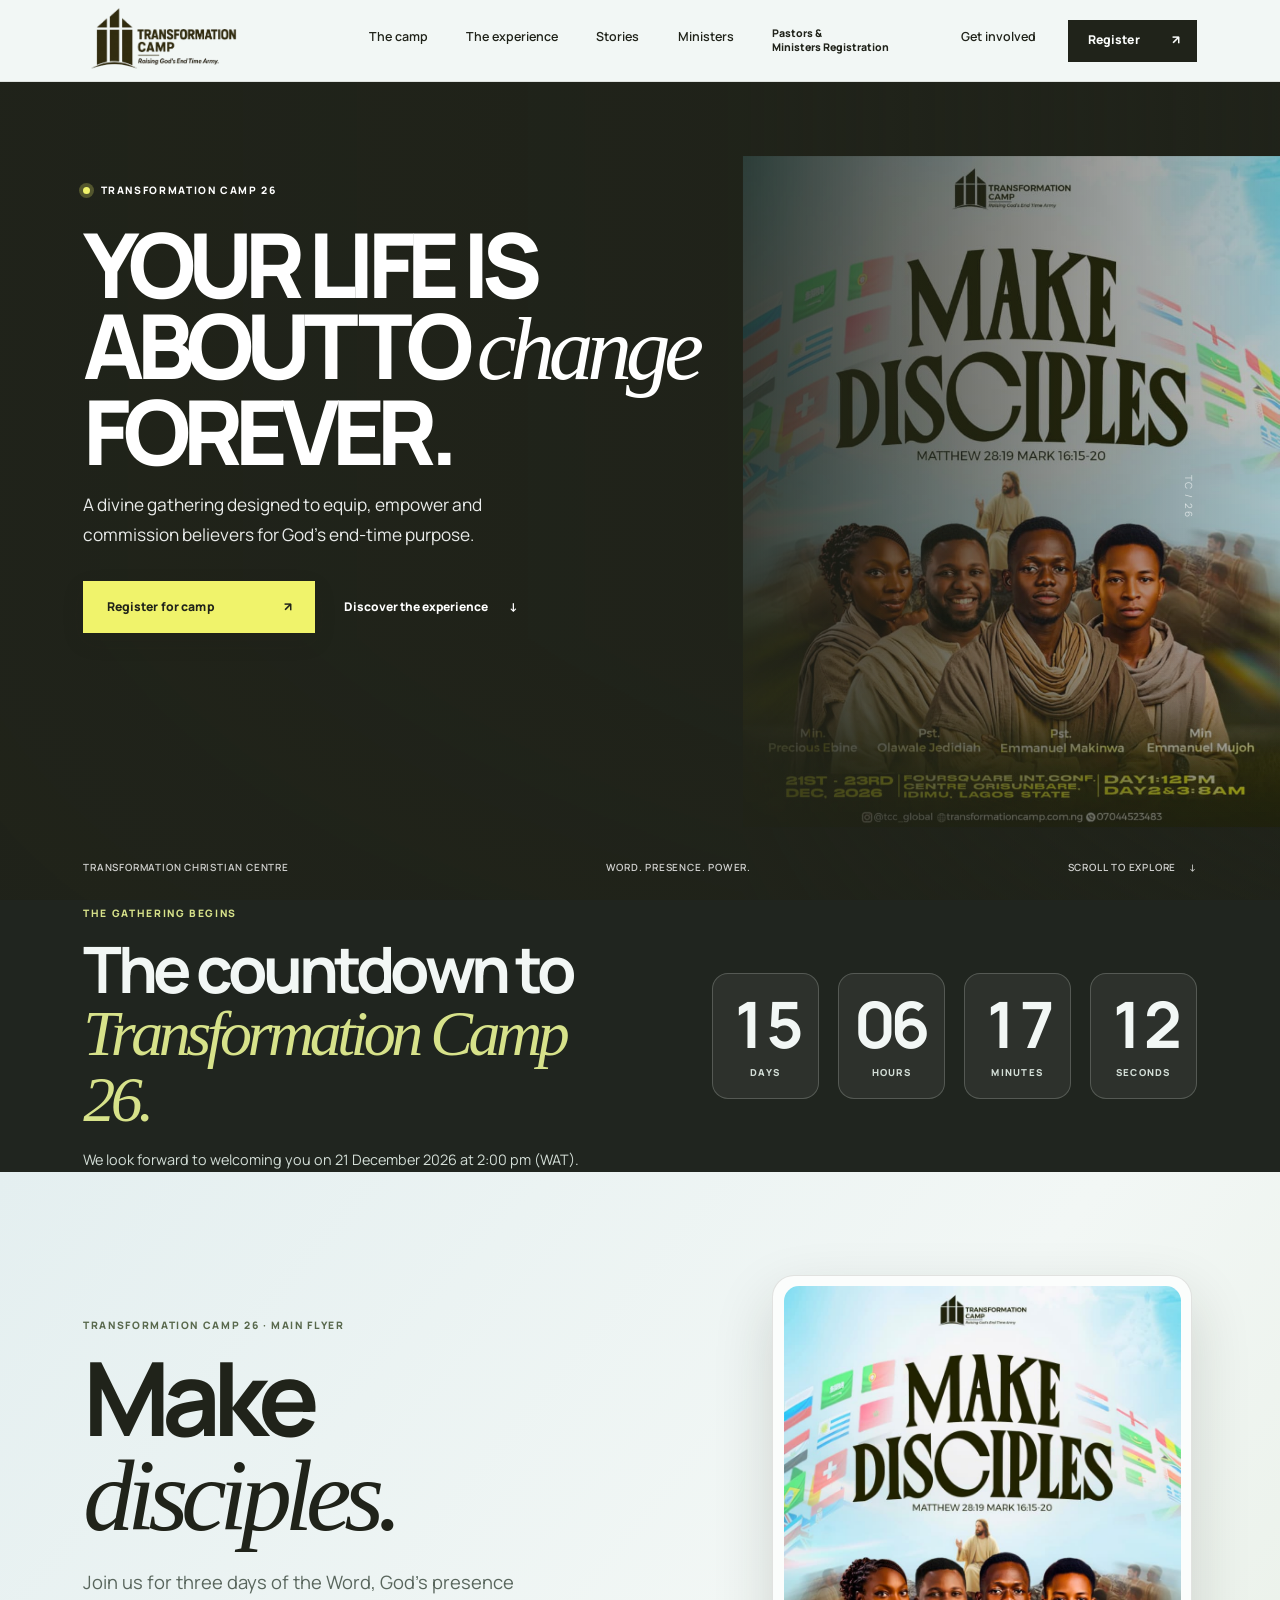
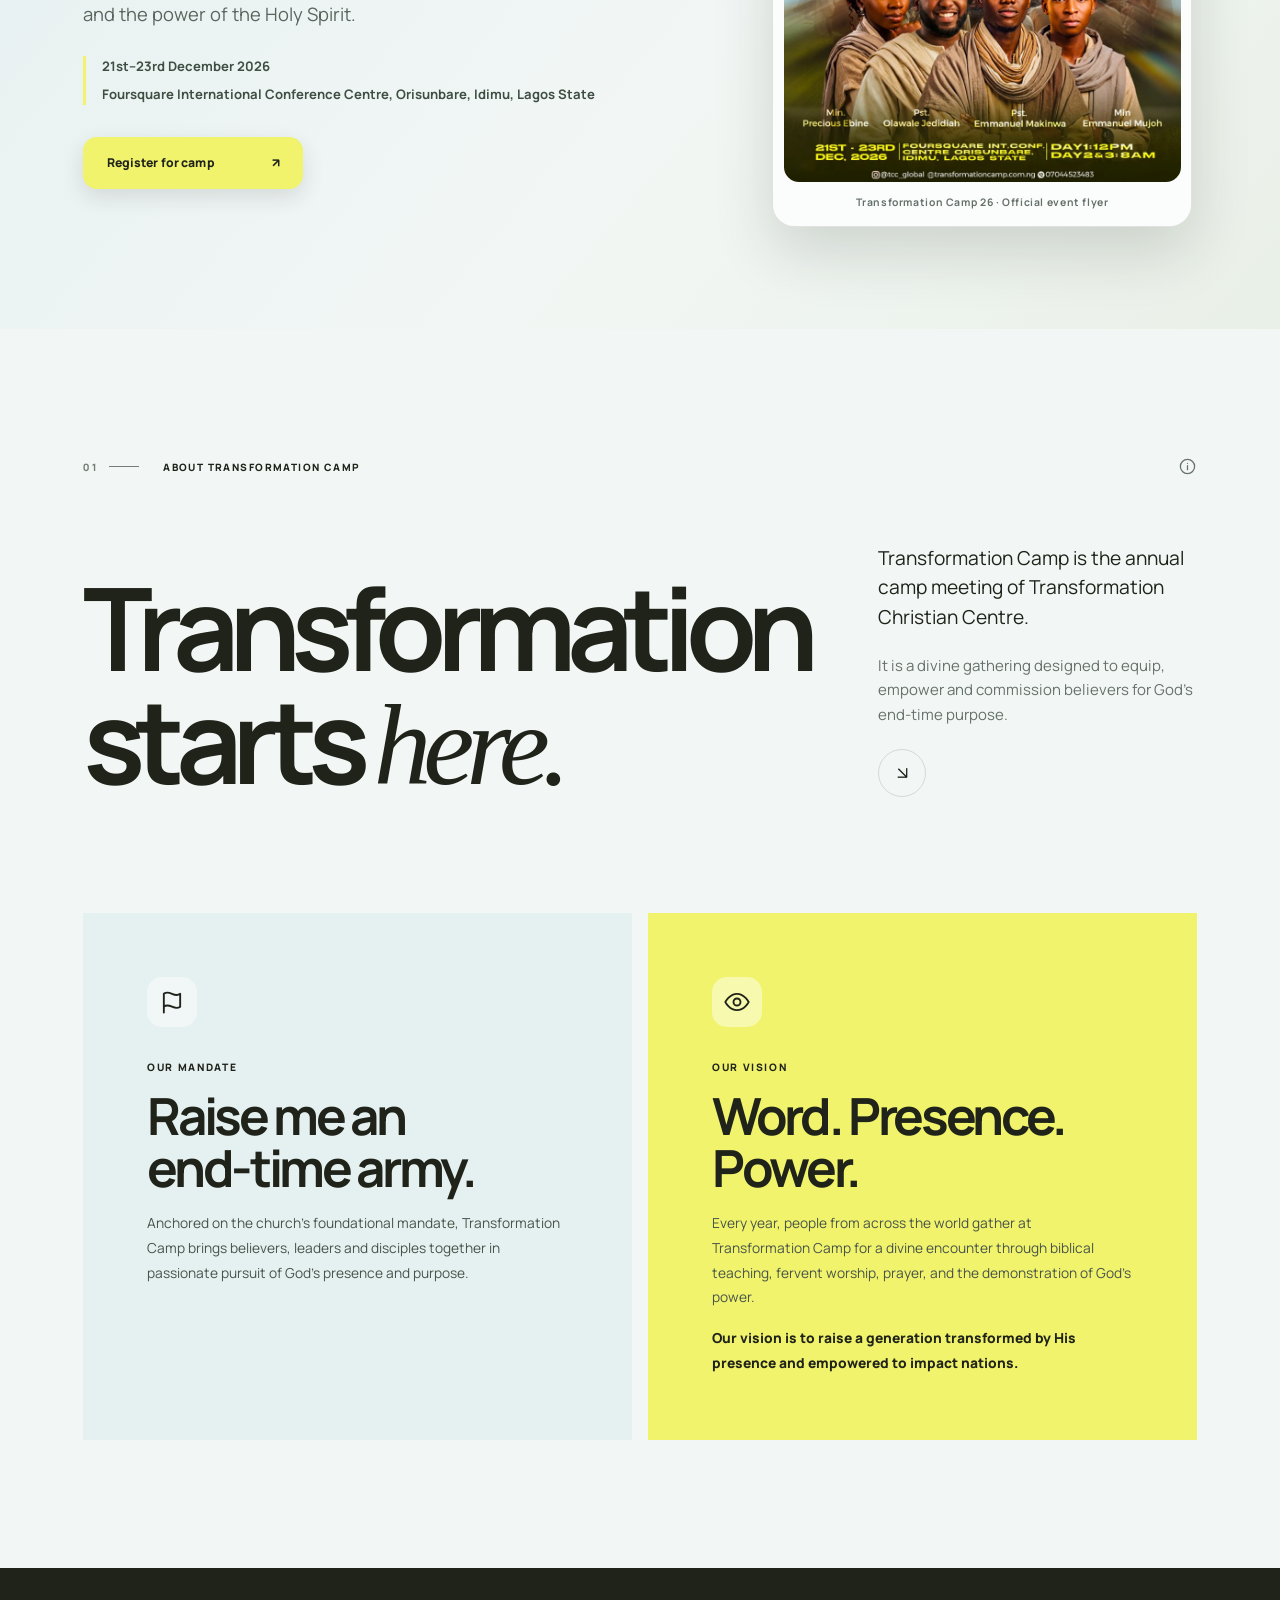
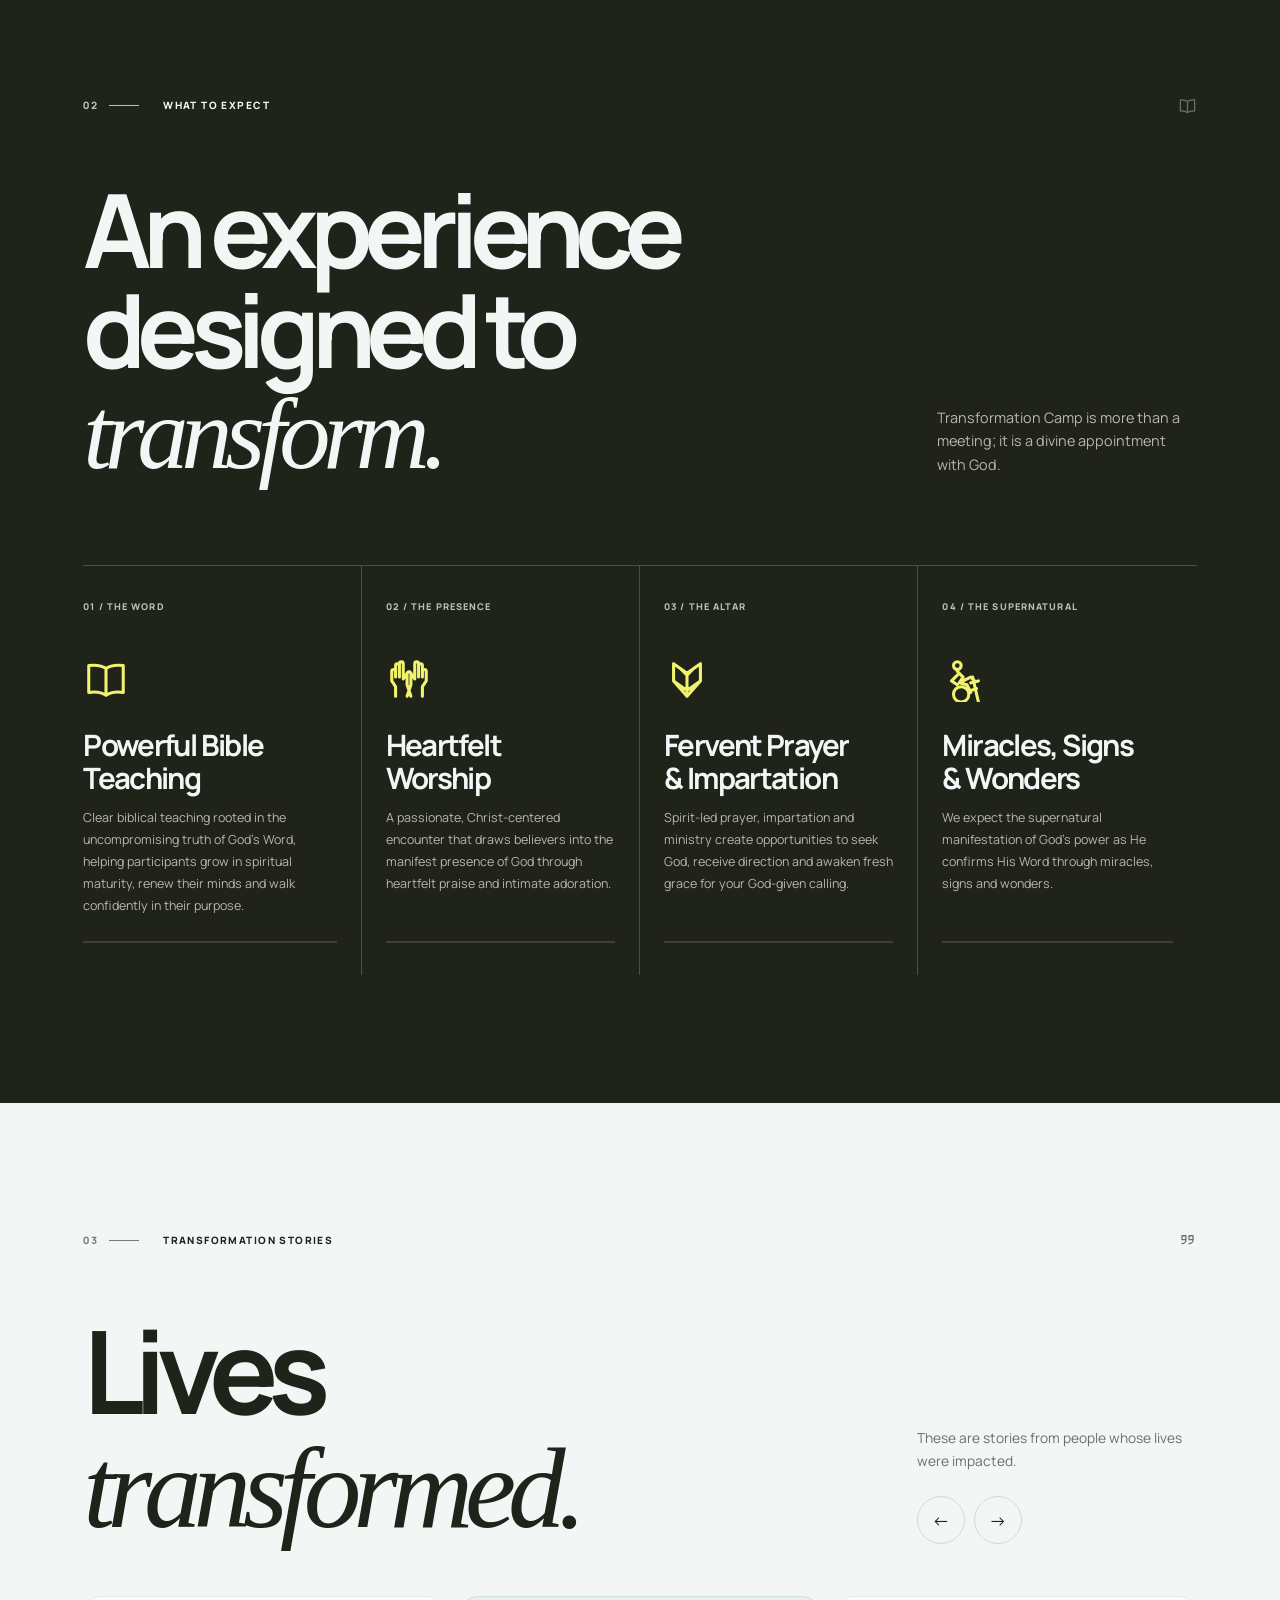
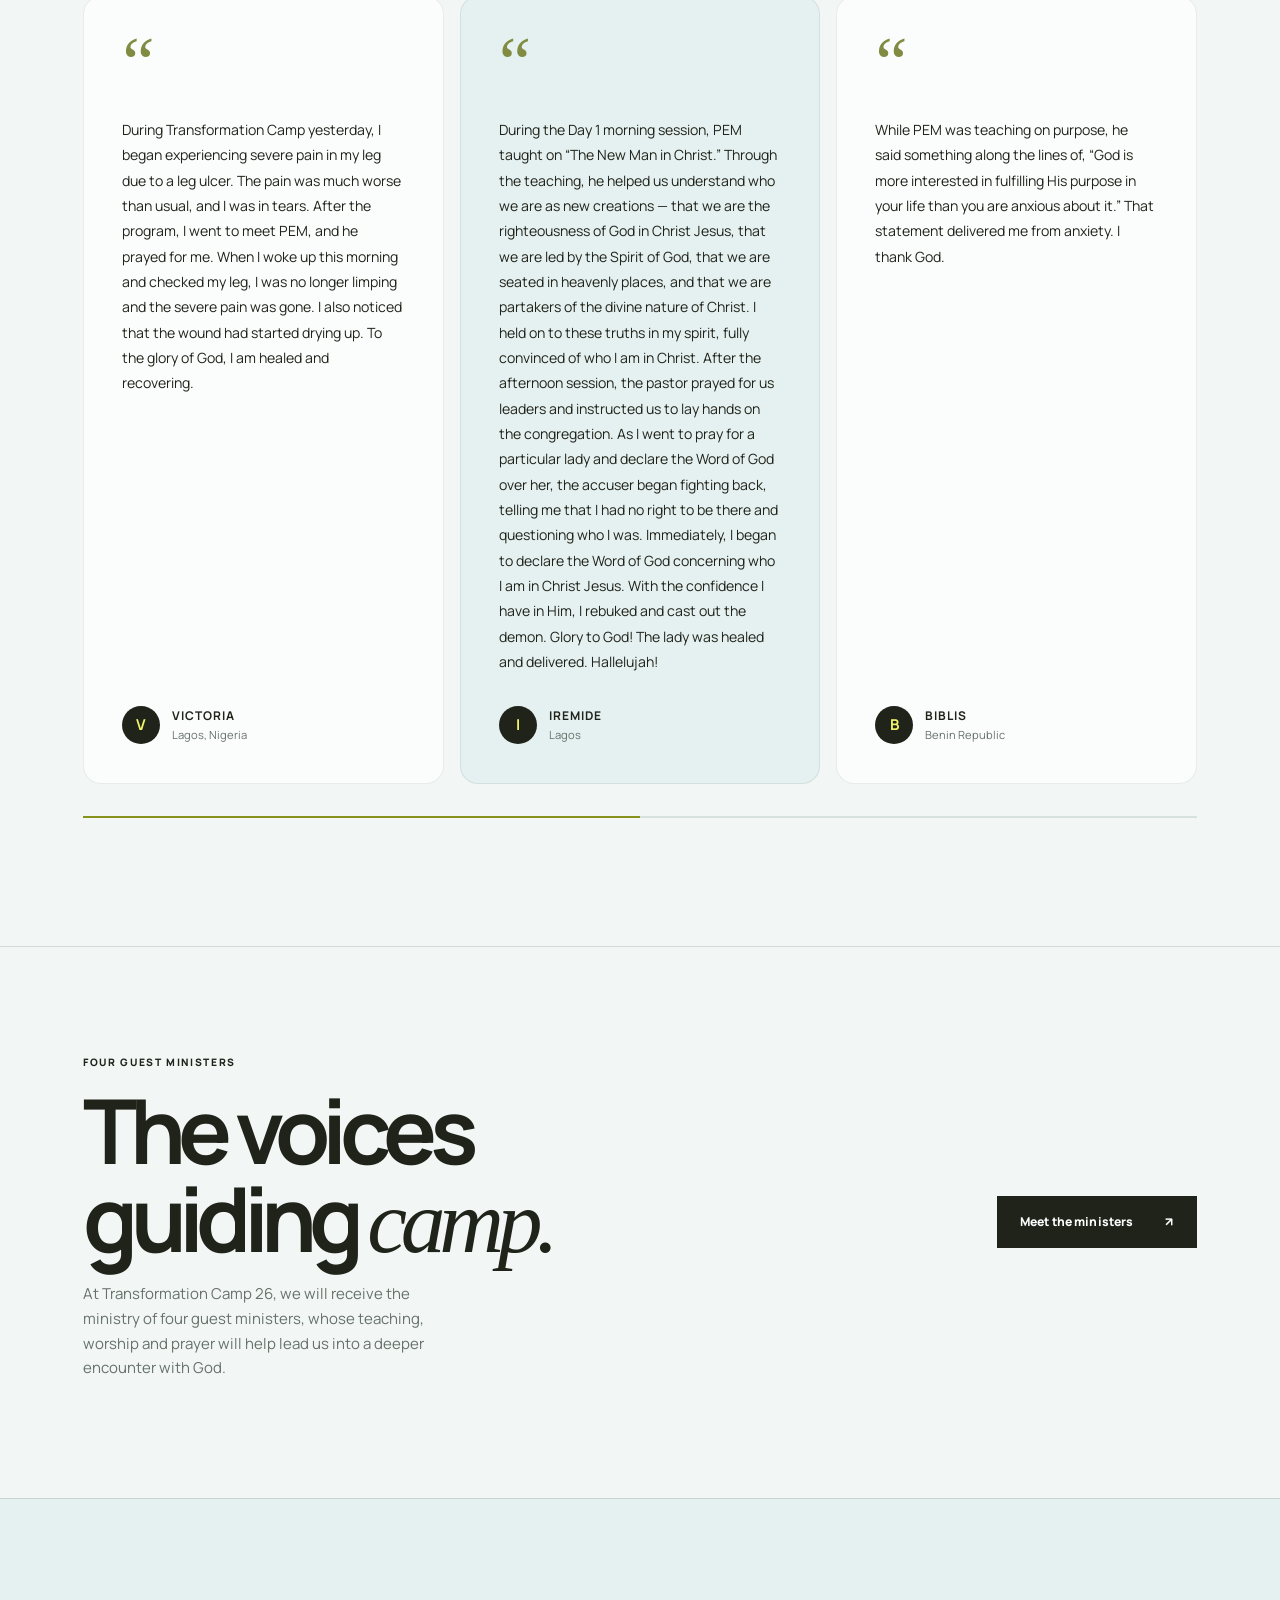
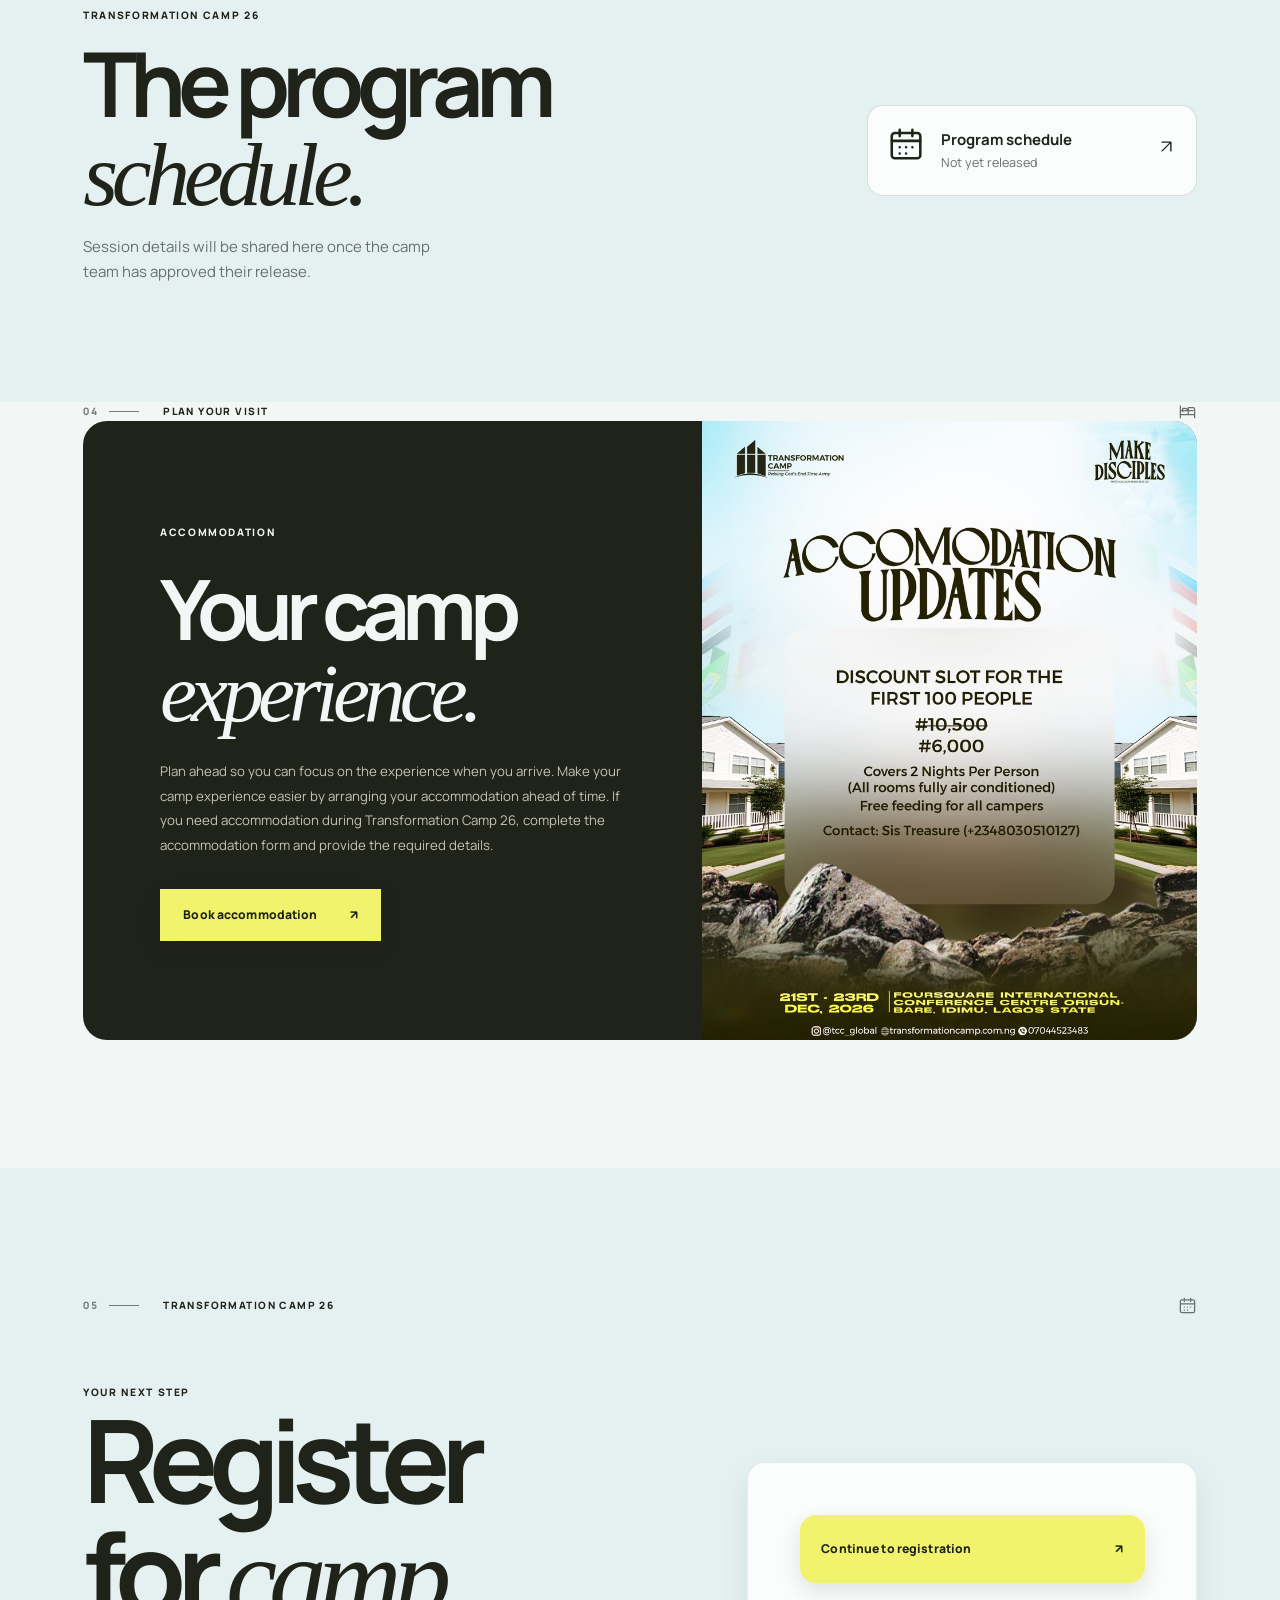
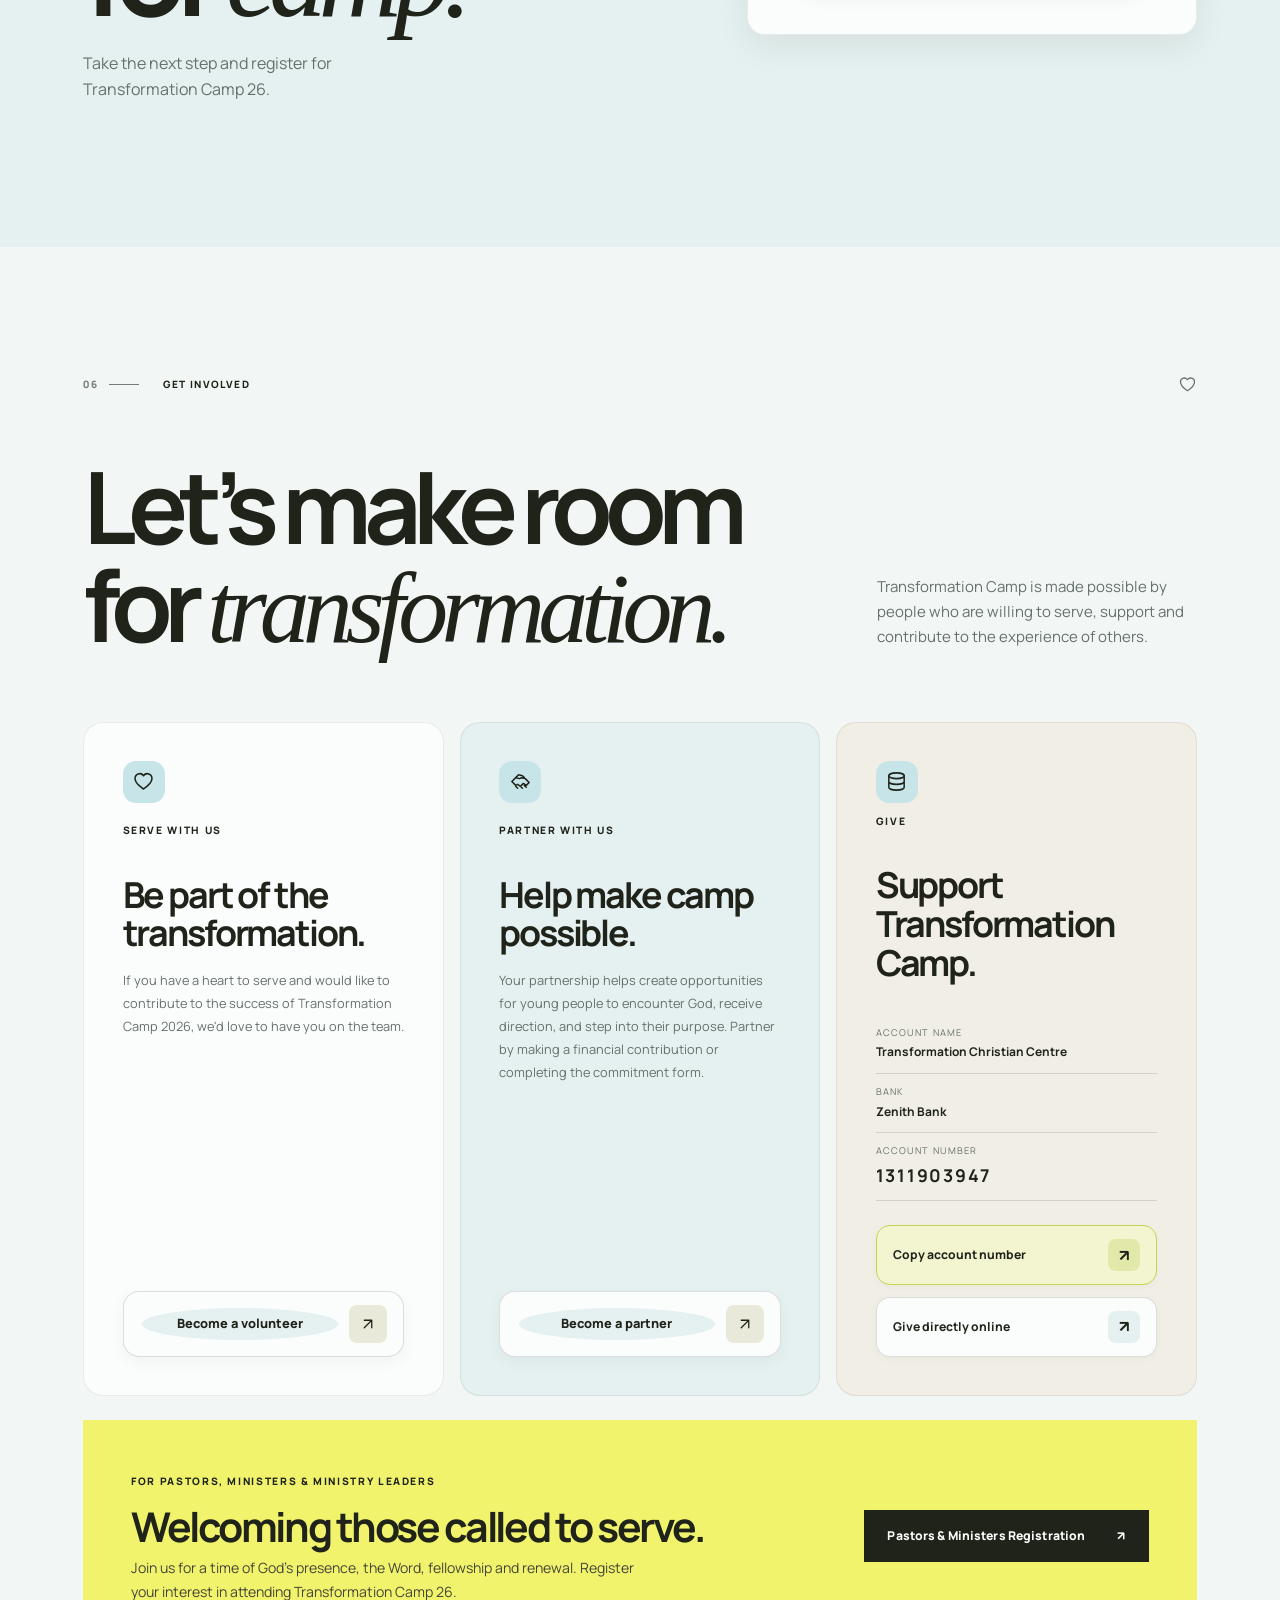
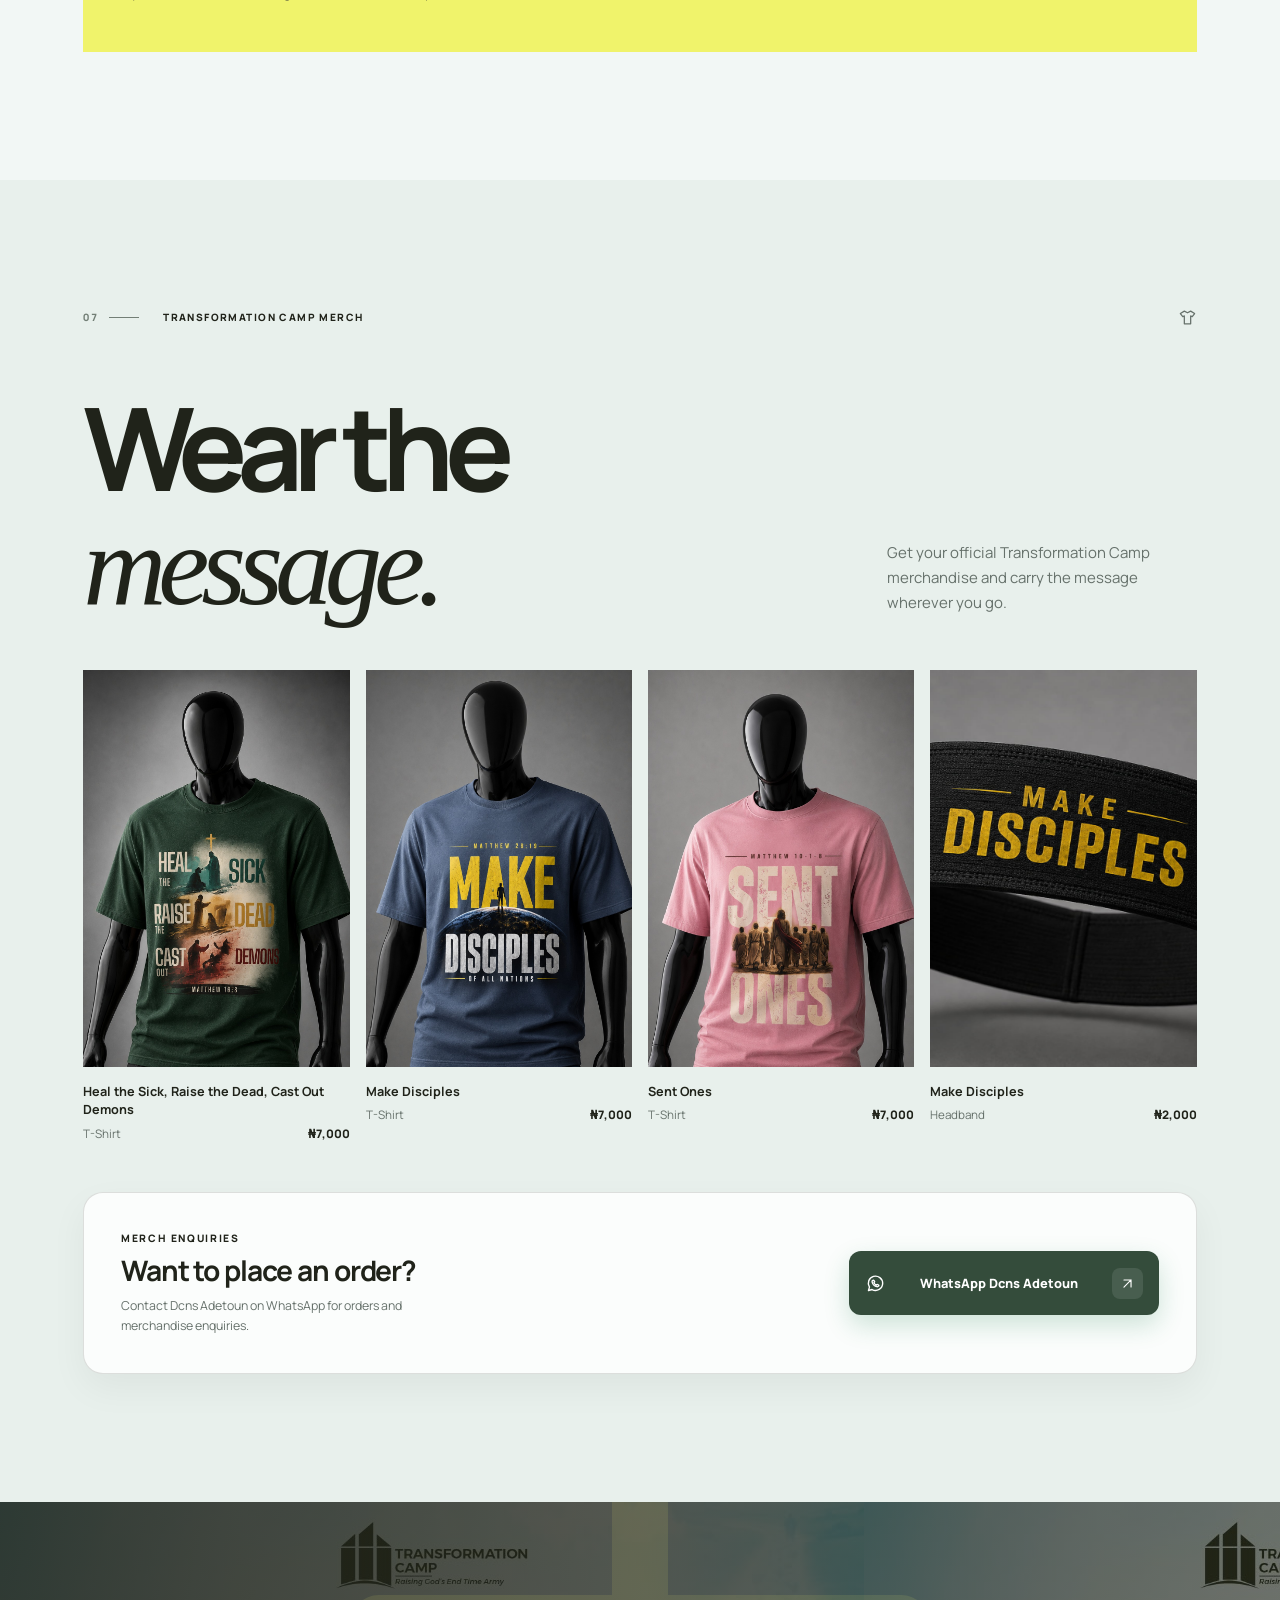
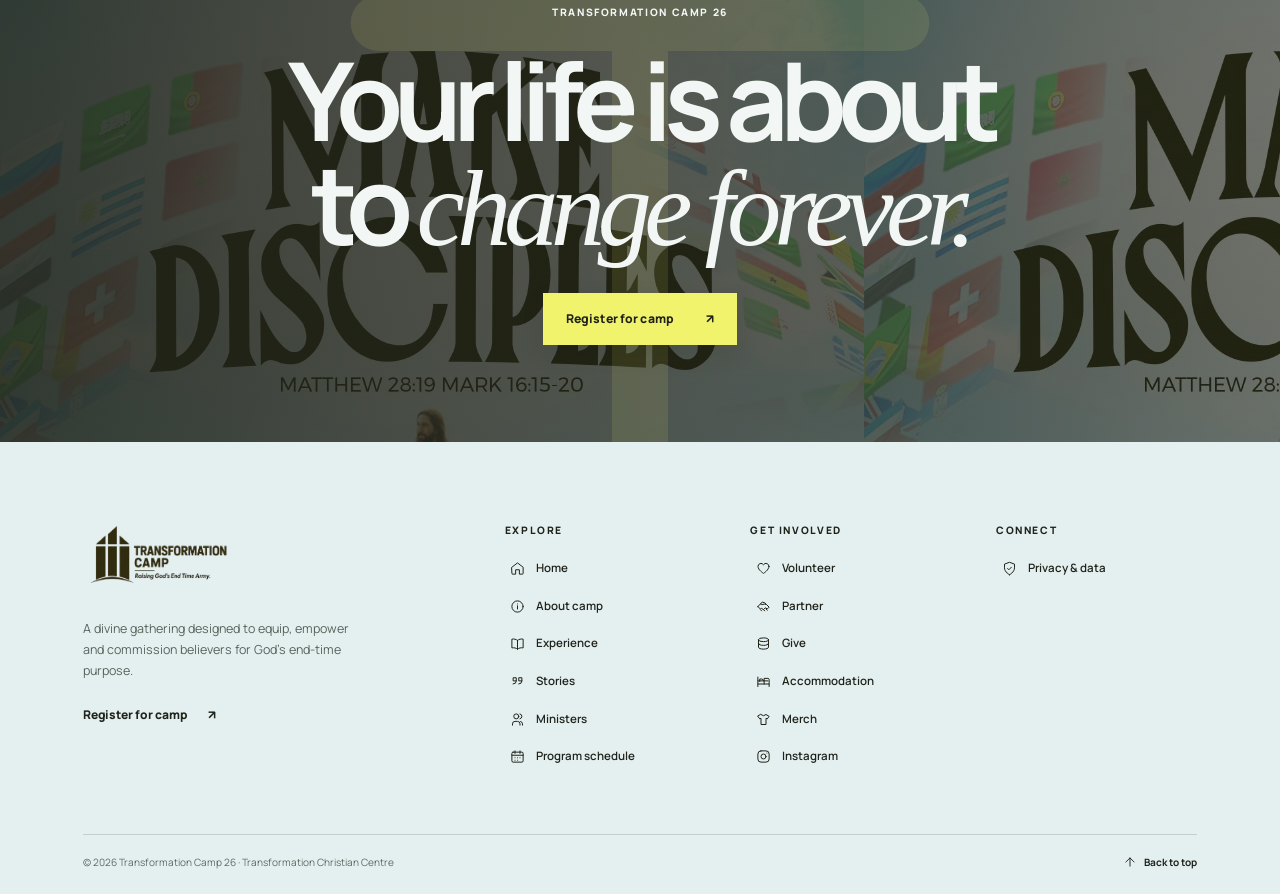
==== commit 32bb8a3b: "Normalize homepage countdown markup" ====
--- a/index.html
+++ b/index.html
@@ -12,7 +12,8 @@
   <link rel="preconnect" href="https://fonts.gstatic.com" crossorigin>
   <link href="https://fonts.googleapis.com/css2?family=DM+Sans:wght@400;500;600;700&family=Manrope:wght@400;500;600;700;800&display=swap" rel="stylesheet">
   <link rel="stylesheet" href="styles.css?v=16">
-  <script src="script.js" defer></script>\n  <script src="countdown.js" defer></script>
+  <script src="script.js" defer></script>
+  <script src="countdown.js" defer></script>
 </head>
 <body>
   <a class="skip-link" href="#main">Skip to content</a>
@@ -43,7 +44,12 @@
       <span class="hero-index" aria-hidden="true">TC / 26</span>
     </section>
 
-\n    <section class="countdown-section section-pad" data-camp-countdown aria-labelledby="countdown-title">\n      <div class="countdown-copy"><span class="eyebrow">THE GATHERING BEGINS</span><h2 id="countdown-title">The countdown to <em>Transformation Camp 26.</em></h2><p data-countdown-message>We look forward to welcoming you on 21 December 2026 at 2:00 pm (WAT).</p></div>\n      <div class="countdown-clock" aria-label="Countdown to the opening session"><div><strong data-countdown="days">—</strong><span>Days</span></div><div><strong data-countdown="hours">—</strong><span>Hours</span></div><div><strong data-countdown="minutes">—</strong><span>Minutes</span></div><div><strong data-countdown="seconds">—</strong><span>Seconds</span></div></div>\n    </section>\n    <section class="flyer-feature section-pad" id="camp-flyer" aria-labelledby="flyer-title">
+
+    <section class="countdown-section section-pad" data-camp-countdown aria-labelledby="countdown-title">
+      <div class="countdown-copy"><span class="eyebrow">THE GATHERING BEGINS</span><h2 id="countdown-title">The countdown to <em>Transformation Camp 26.</em></h2><p data-countdown-message>We look forward to welcoming you on 21 December 2026 at 2:00 pm (WAT).</p></div>
+      <div class="countdown-clock" aria-label="Countdown to the opening session"><div><strong data-countdown="days">—</strong><span>Days</span></div><div><strong data-countdown="hours">—</strong><span>Hours</span></div><div><strong data-countdown="minutes">—</strong><span>Minutes</span></div><div><strong data-countdown="seconds">—</strong><span>Seconds</span></div></div>
+    </section>
+    <section class="flyer-feature section-pad" id="camp-flyer" aria-labelledby="flyer-title">
       <div class="flyer-feature-copy reveal">
         <span class="eyebrow">Transformation Camp 26 · Main flyer</span>
         <h2 class="display" id="flyer-title">Make<br><em>disciples.</em></h2>
--- a/styles.css
+++ b/styles.css
@@ -763,3 +763,18 @@
     min-height: 56px;
   }
 }
+
+/* Camp opening countdown */
+.countdown-section{display:grid;grid-template-columns:minmax(0,1fr) minmax(360px,.9fr);align-items:center;gap:clamp(2rem,7vw,6rem);background:#20251f;color:#F2F7F5}
+.countdown-copy{max-width:620px}
+.countdown-copy .eyebrow{color:#D7E28A}
+.countdown-copy h2{margin:.8rem 0 1rem;font-size:clamp(2.3rem,5vw,4.6rem);line-height:.98;letter-spacing:-.07em}
+.countdown-copy h2 em{color:#D7E28A;font-family:var(--serif);font-weight:400}
+.countdown-copy p{margin:0;color:#D3DED7;font-size:.9rem;line-height:1.7}
+.countdown-clock{display:grid;grid-template-columns:repeat(4,minmax(0,1fr));gap:clamp(.5rem,2vw,1.2rem)}
+.countdown-clock>div{display:grid;justify-items:center;gap:.55rem;padding:1.1rem .6rem;border:1px solid rgba(242,247,245,.2);border-radius:16px;background:rgba(242,247,245,.06)}
+.countdown-clock strong{font-size:clamp(2rem,5vw,4rem);line-height:1;font-variant-numeric:tabular-nums;letter-spacing:-.06em}
+.countdown-clock span{color:#D3DED7;font-size:.6rem;font-weight:800;letter-spacing:.13em;text-transform:uppercase}
+.countdown-started .countdown-clock{opacity:.55}
+@media(max-width:760px){.countdown-section{grid-template-columns:1fr;gap:1.6rem;padding-top:3.5rem;padding-bottom:3.5rem}.countdown-copy h2{font-size:clamp(2.5rem,10vw,4rem)}.countdown-clock{gap:.45rem}.countdown-clock>div{padding:.95rem .35rem;border-radius:12px}.countdown-clock strong{font-size:clamp(1.7rem,8vw,2.7rem)}.countdown-clock span{font-size:.52rem;letter-spacing:.08em}}
+@media(prefers-reduced-motion:reduce){.countdown-section *{scroll-behavior:auto}}
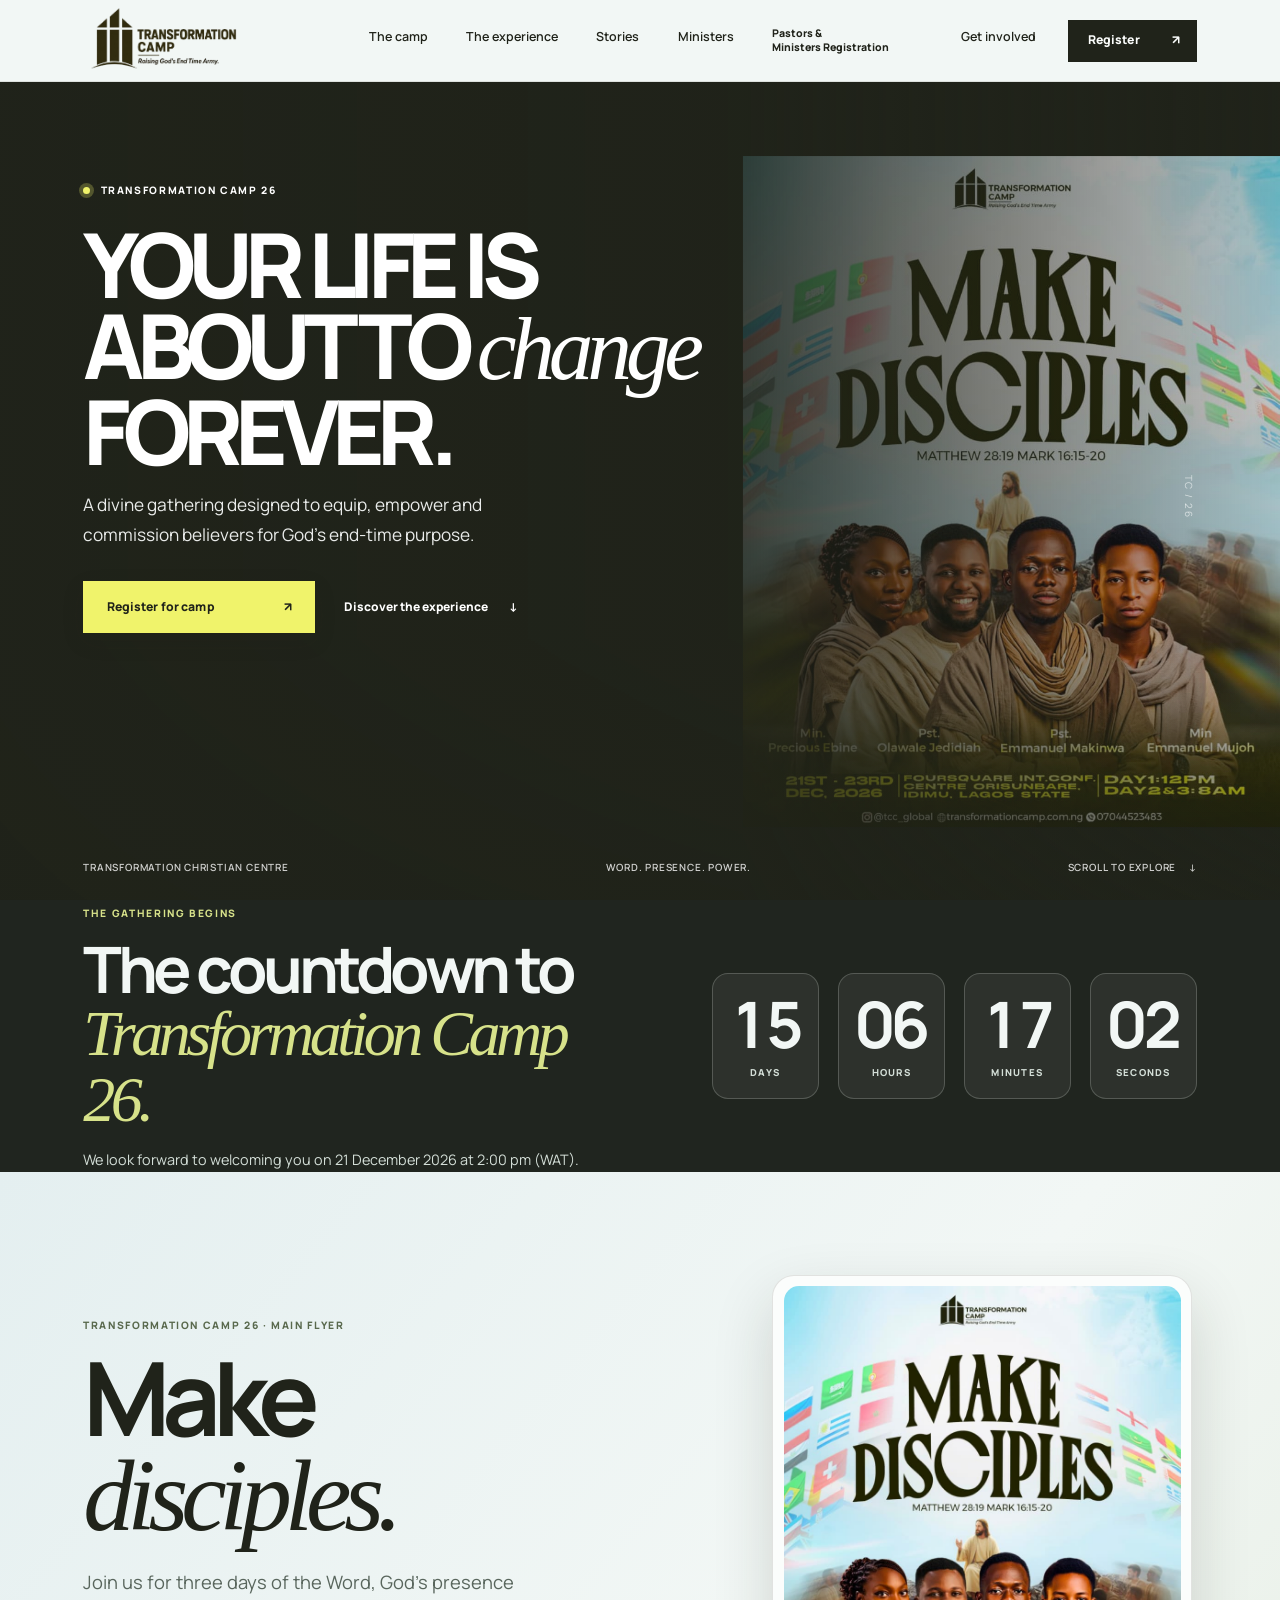
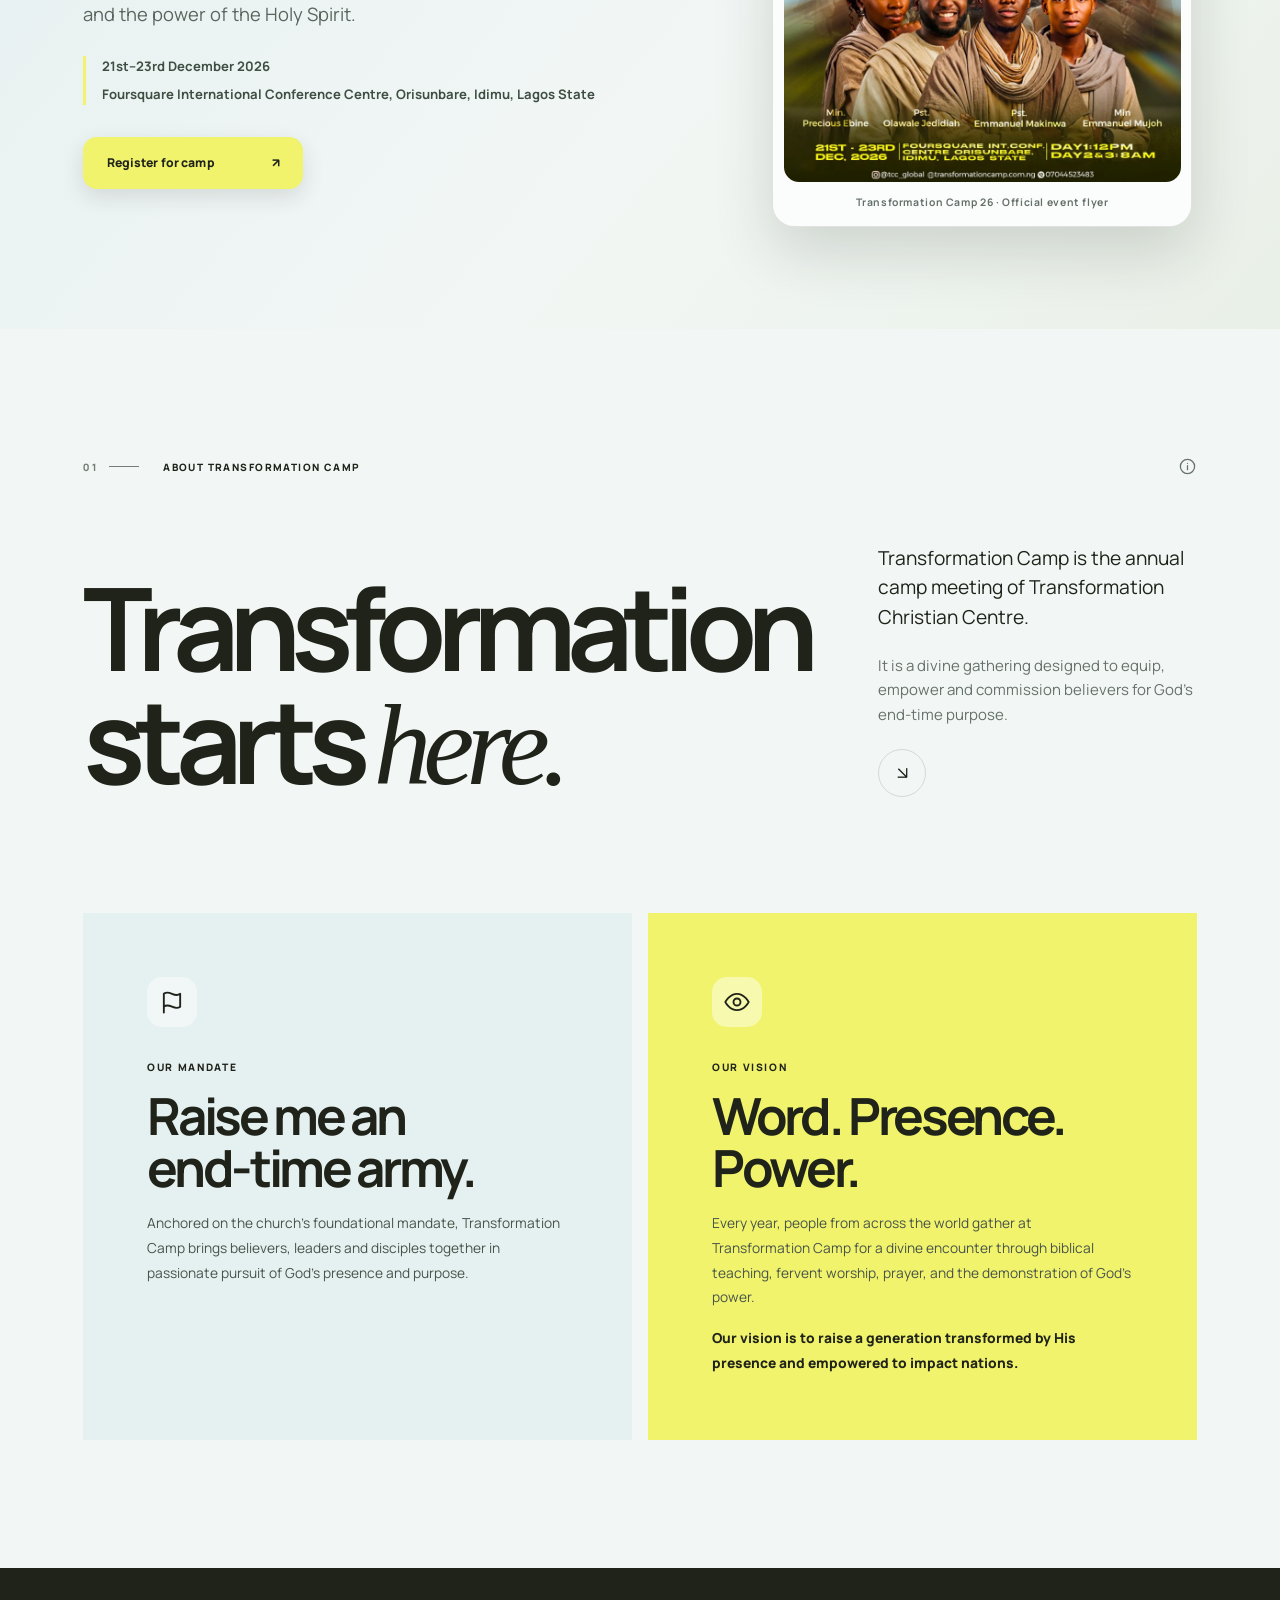
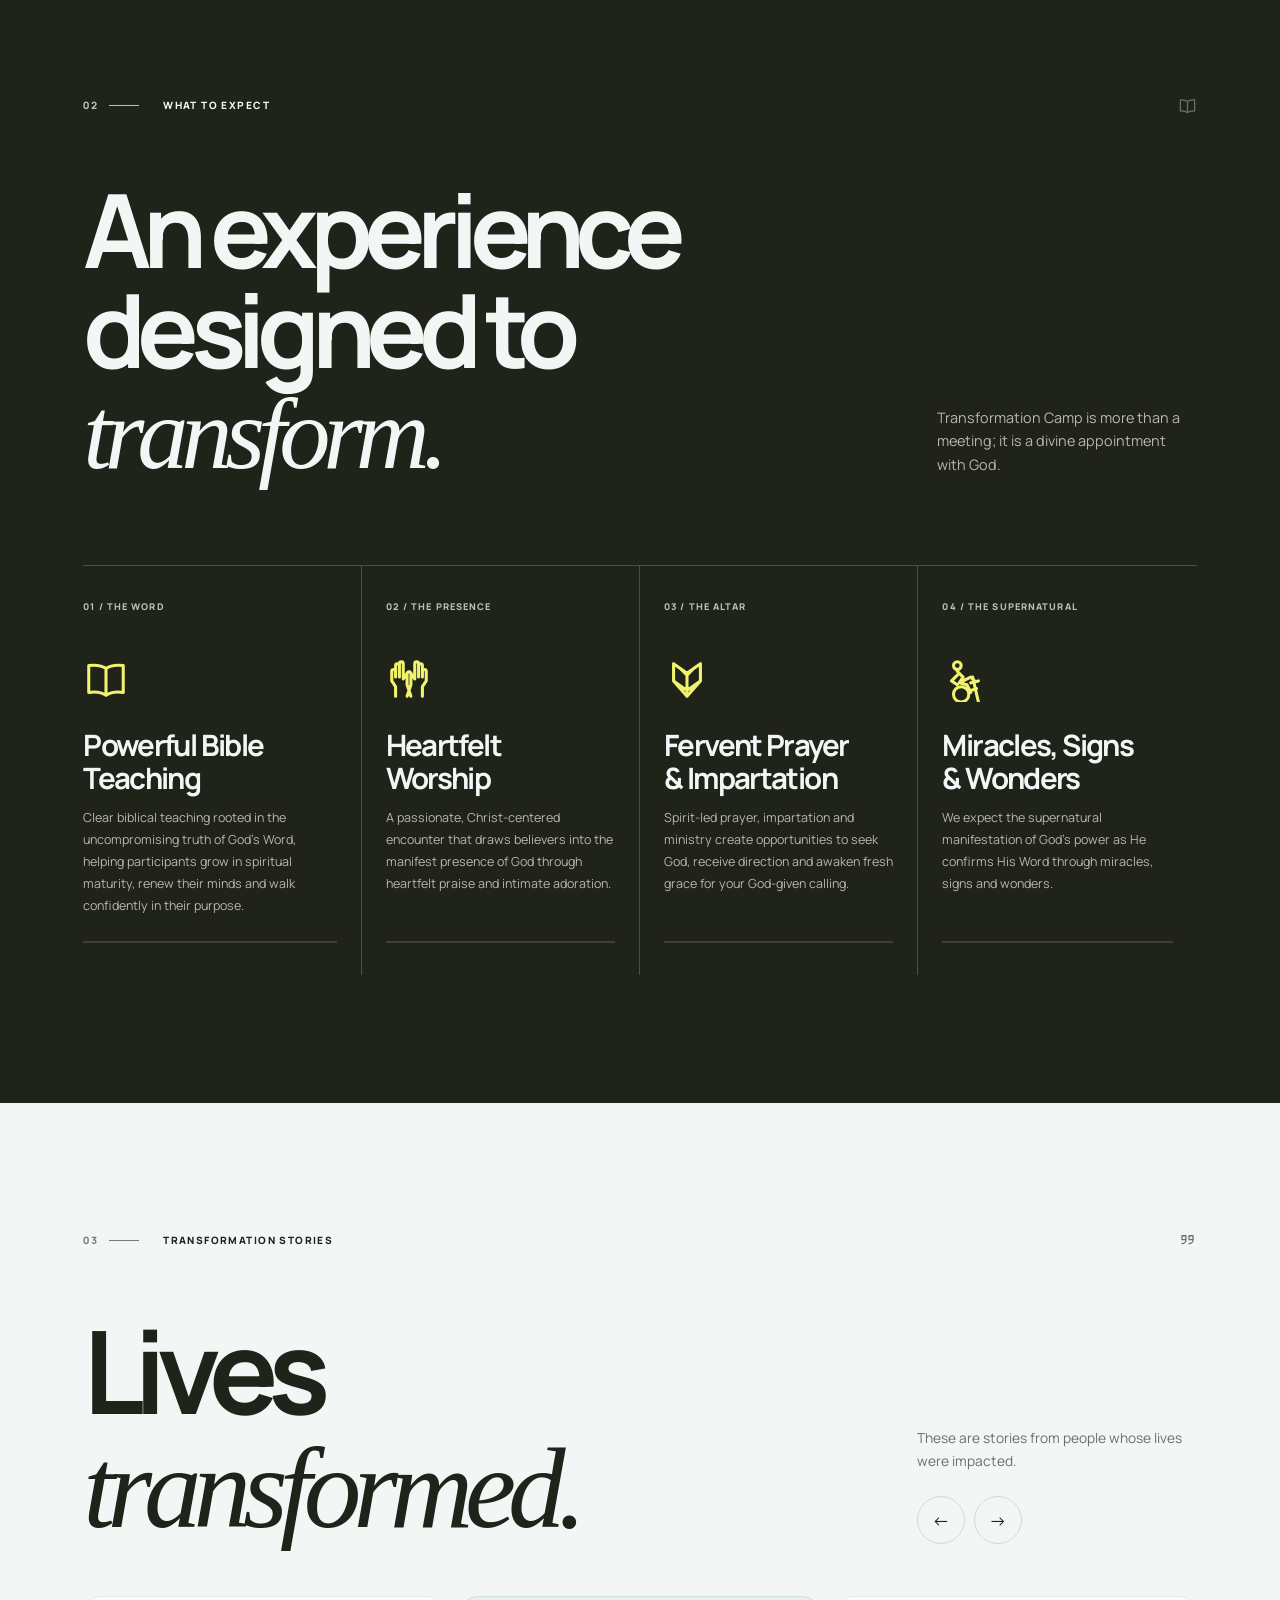
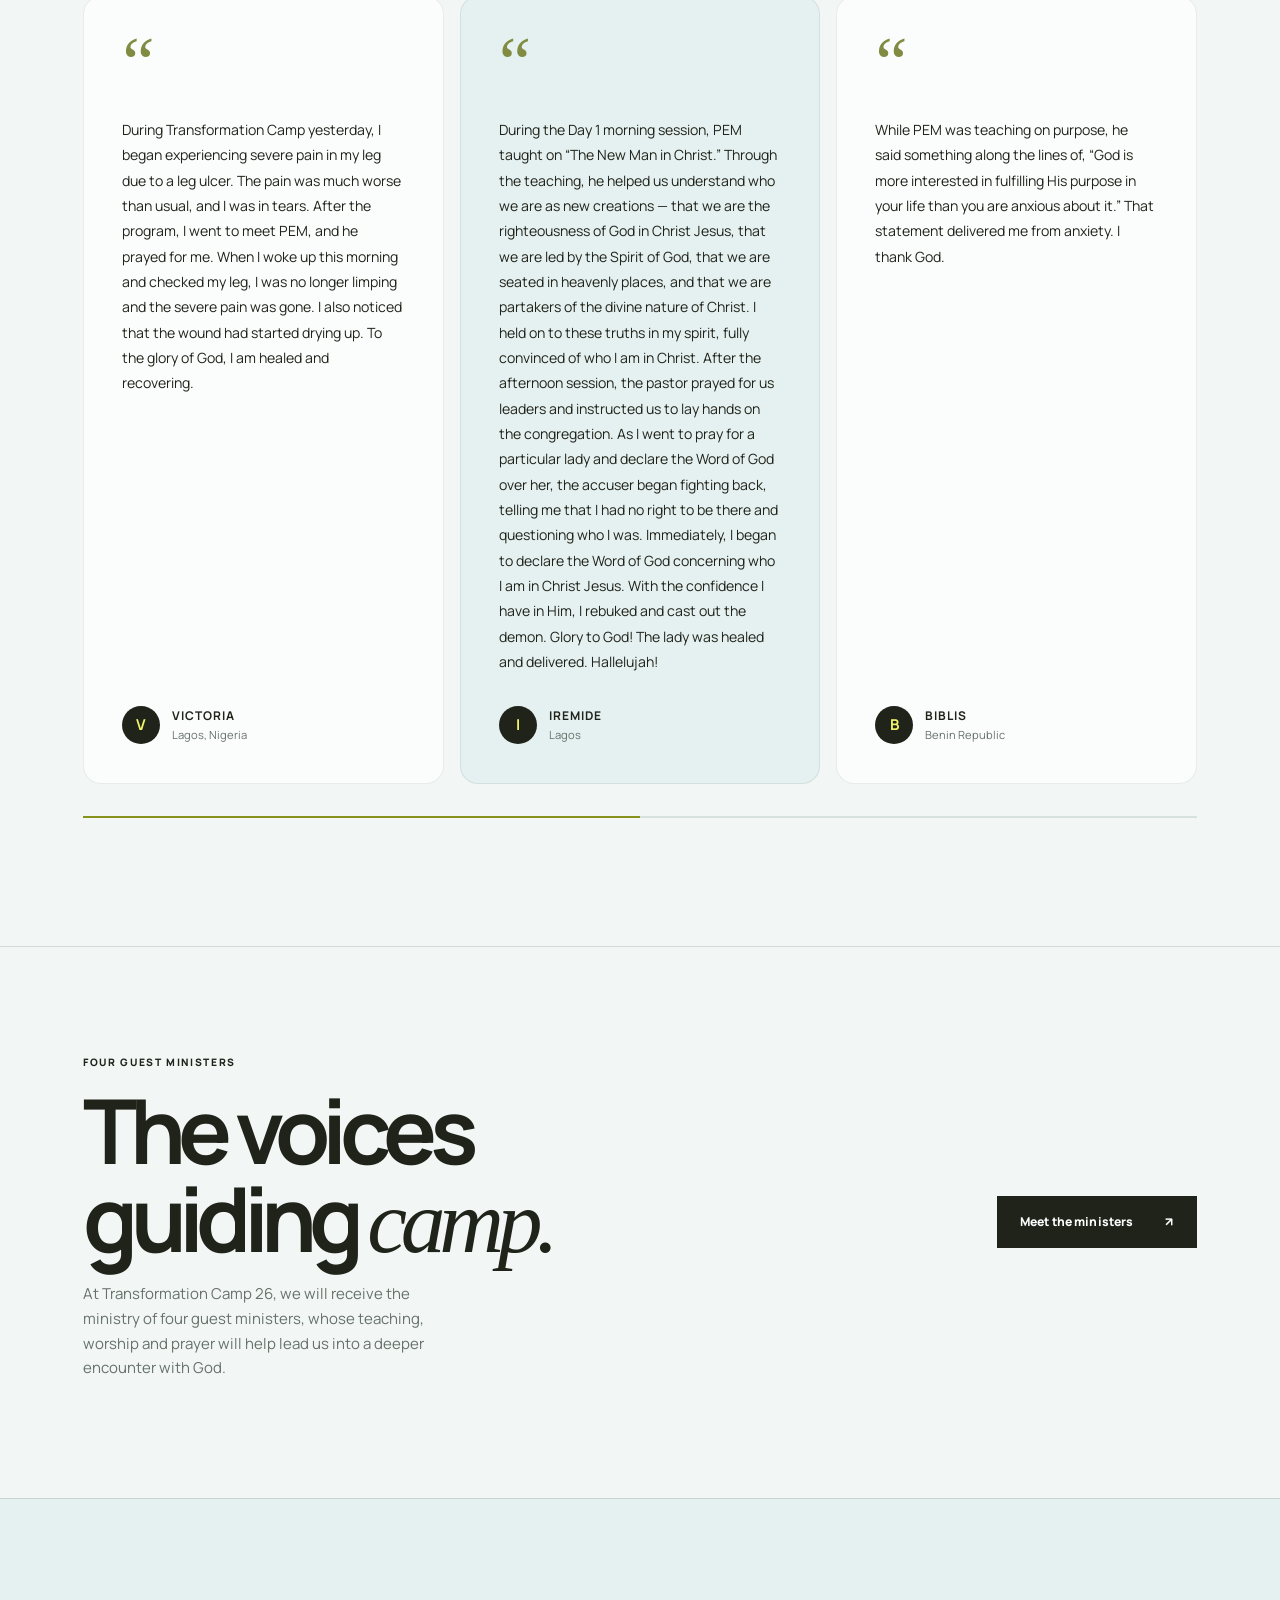
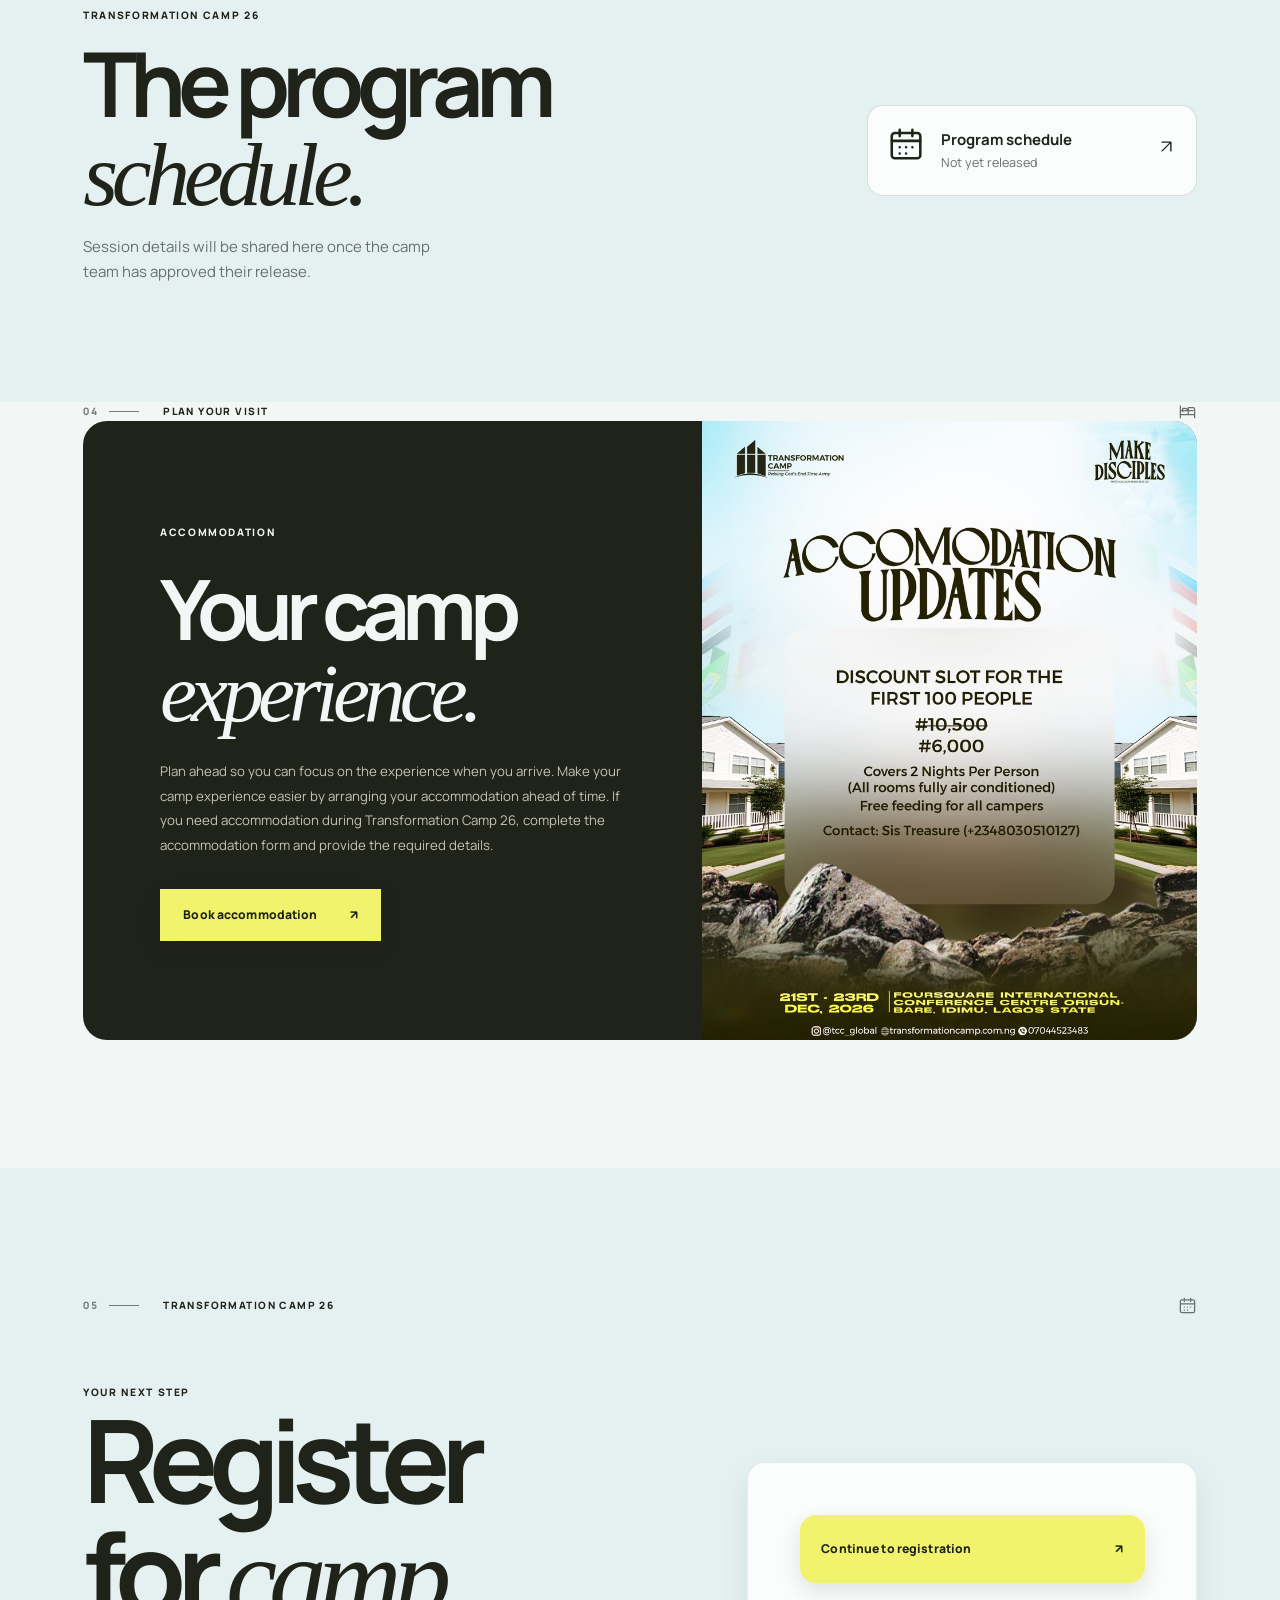
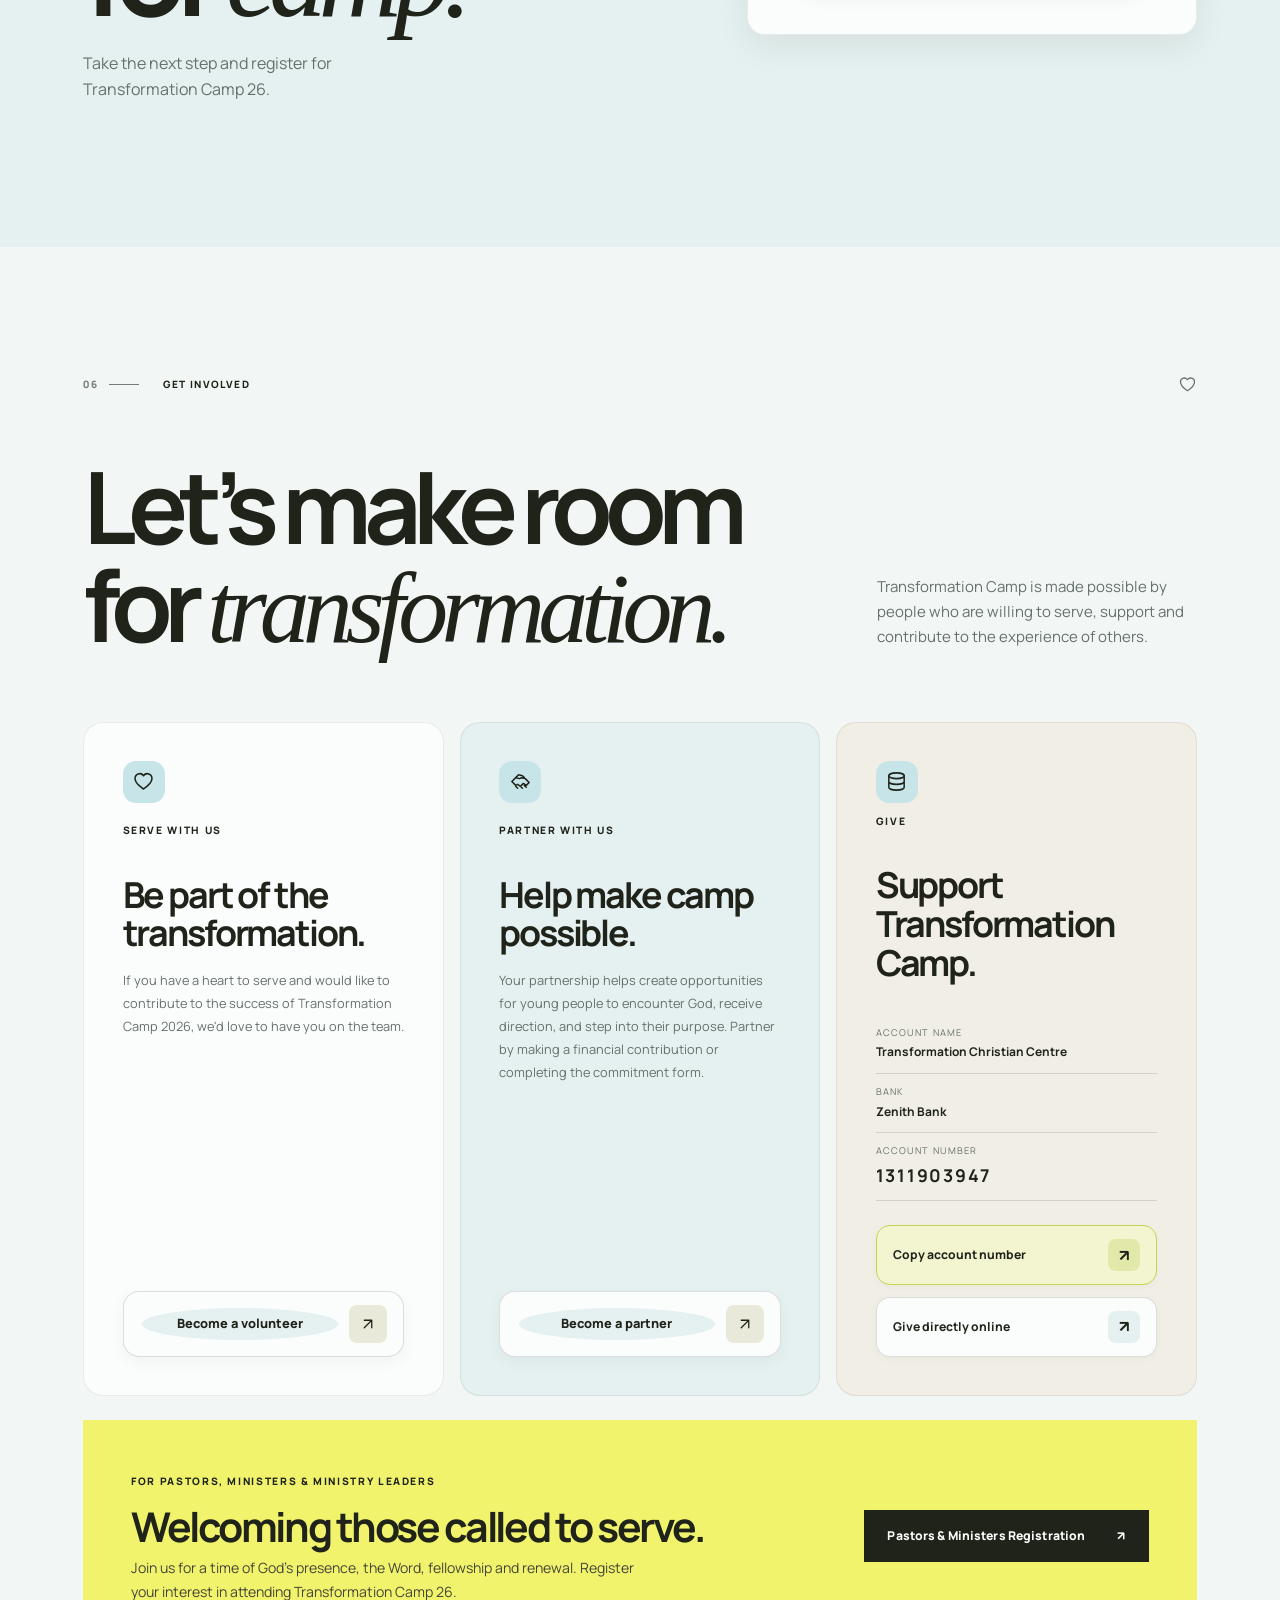
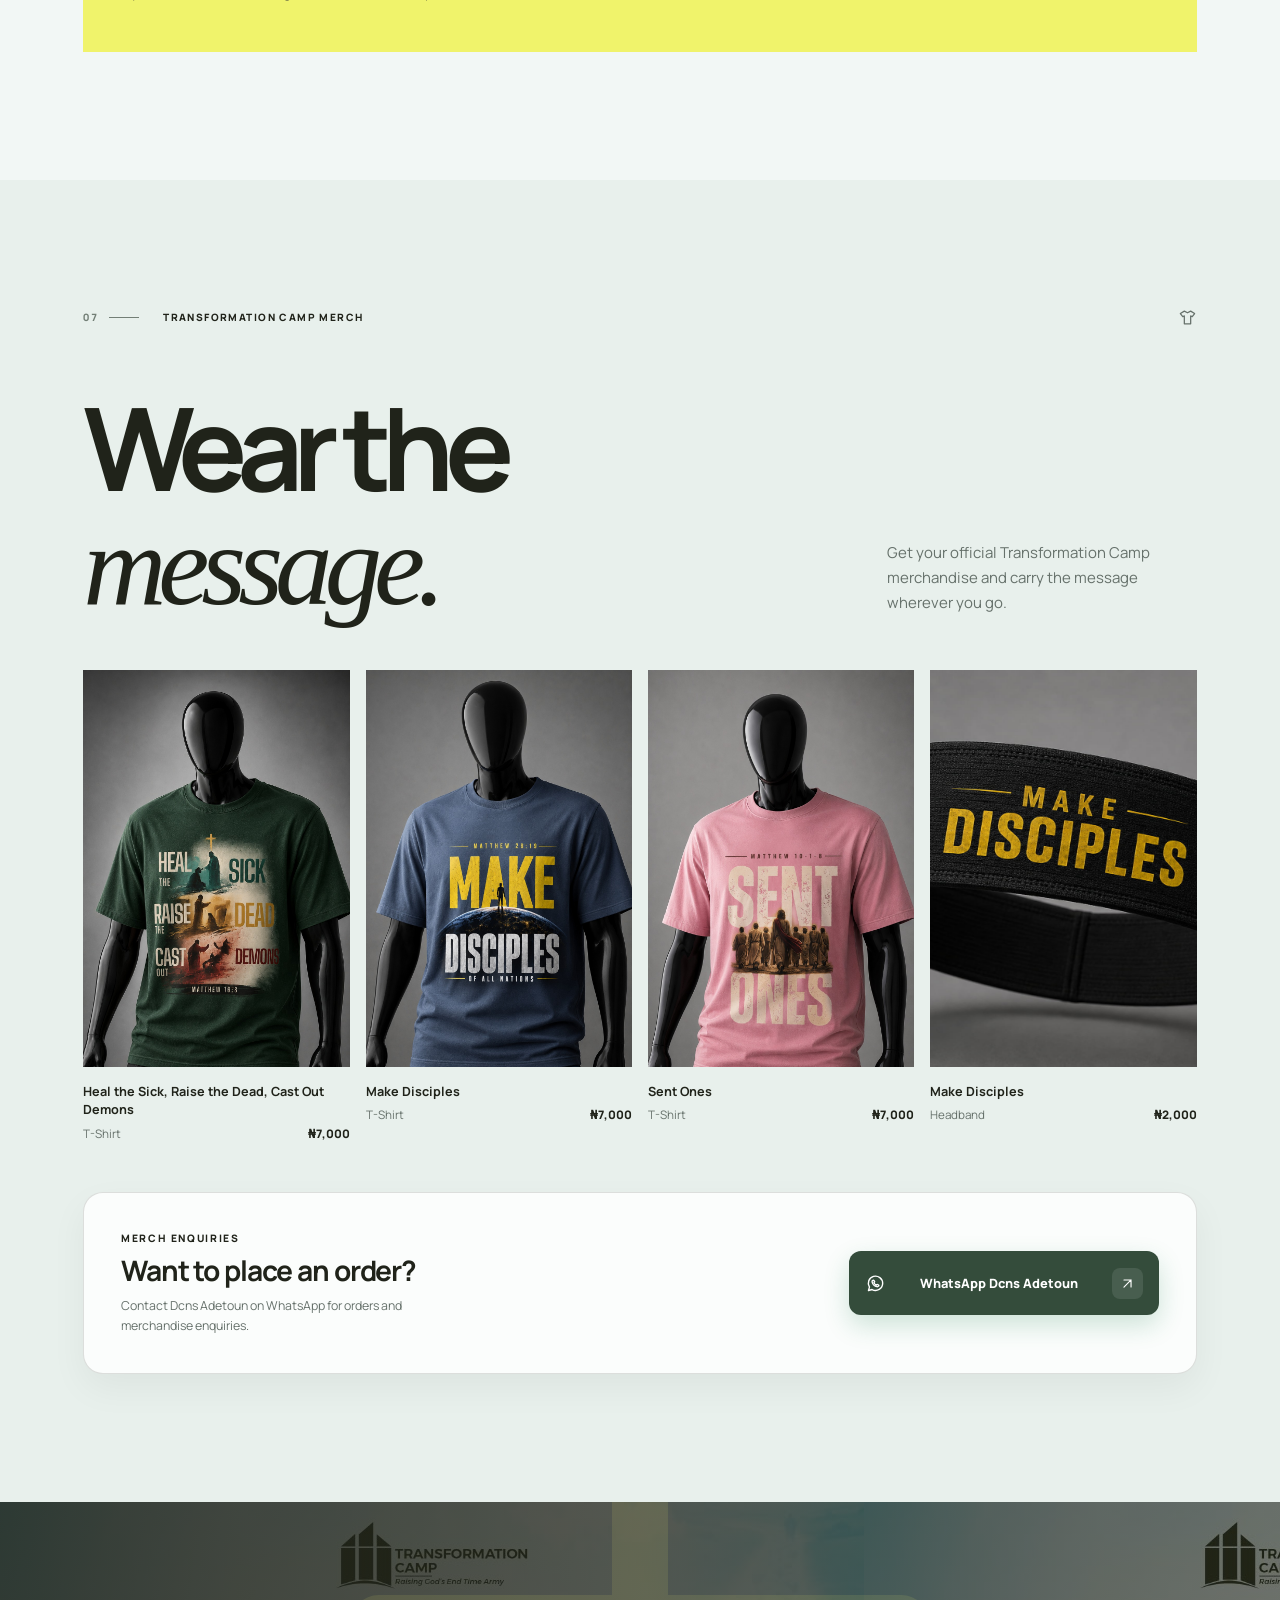
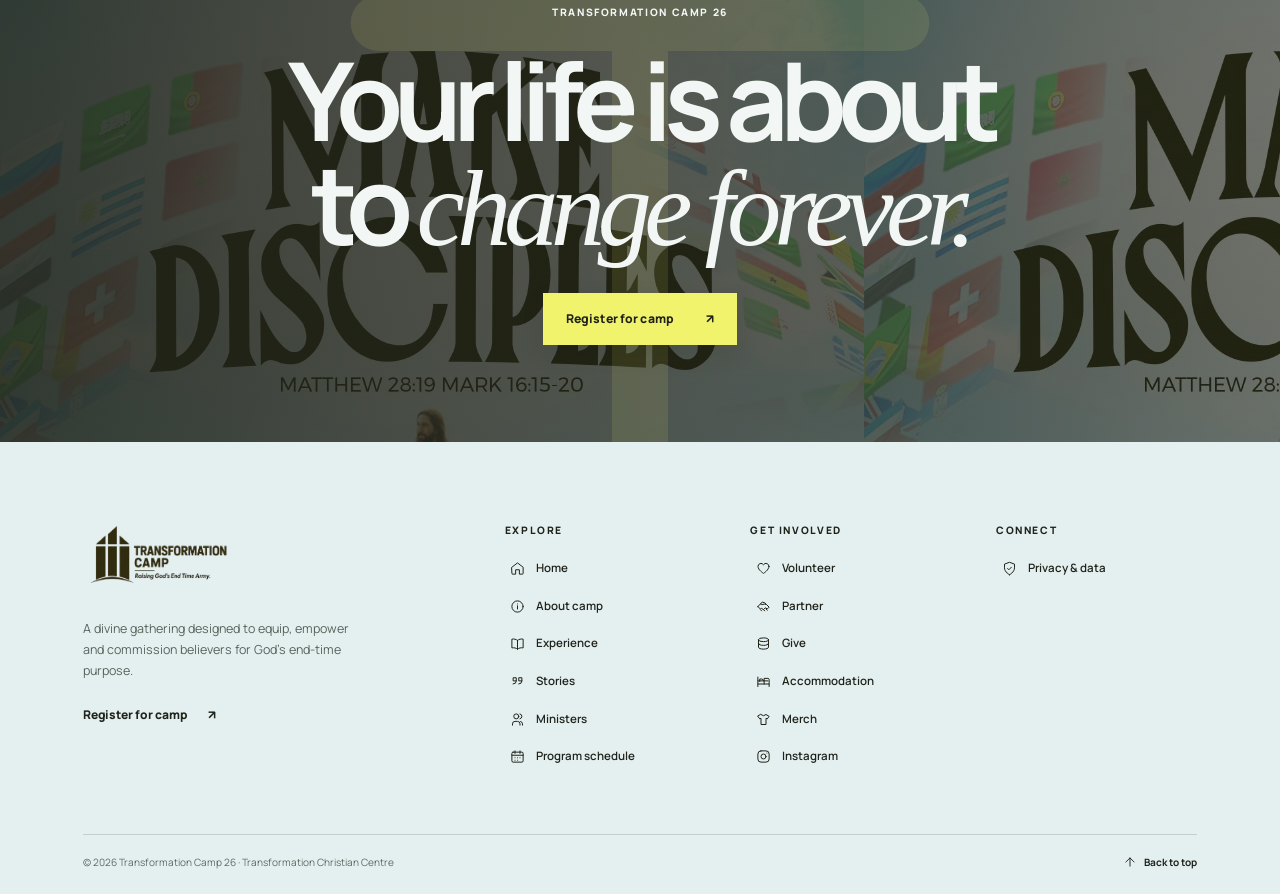
==== commit 09f314fa: "Refresh public stylesheet cache after countdown styling" ====
--- a/index.html
+++ b/index.html
@@ -11,7 +11,7 @@
   <link rel="preconnect" href="https://fonts.googleapis.com">
   <link rel="preconnect" href="https://fonts.gstatic.com" crossorigin>
   <link href="https://fonts.googleapis.com/css2?family=DM+Sans:wght@400;500;600;700&family=Manrope:wght@400;500;600;700;800&display=swap" rel="stylesheet">
-  <link rel="stylesheet" href="styles.css?v=16">
+  <link rel="stylesheet" href="styles.css?v=17">
   <script src="script.js" defer></script>
   <script src="countdown.js" defer></script>
 </head>
